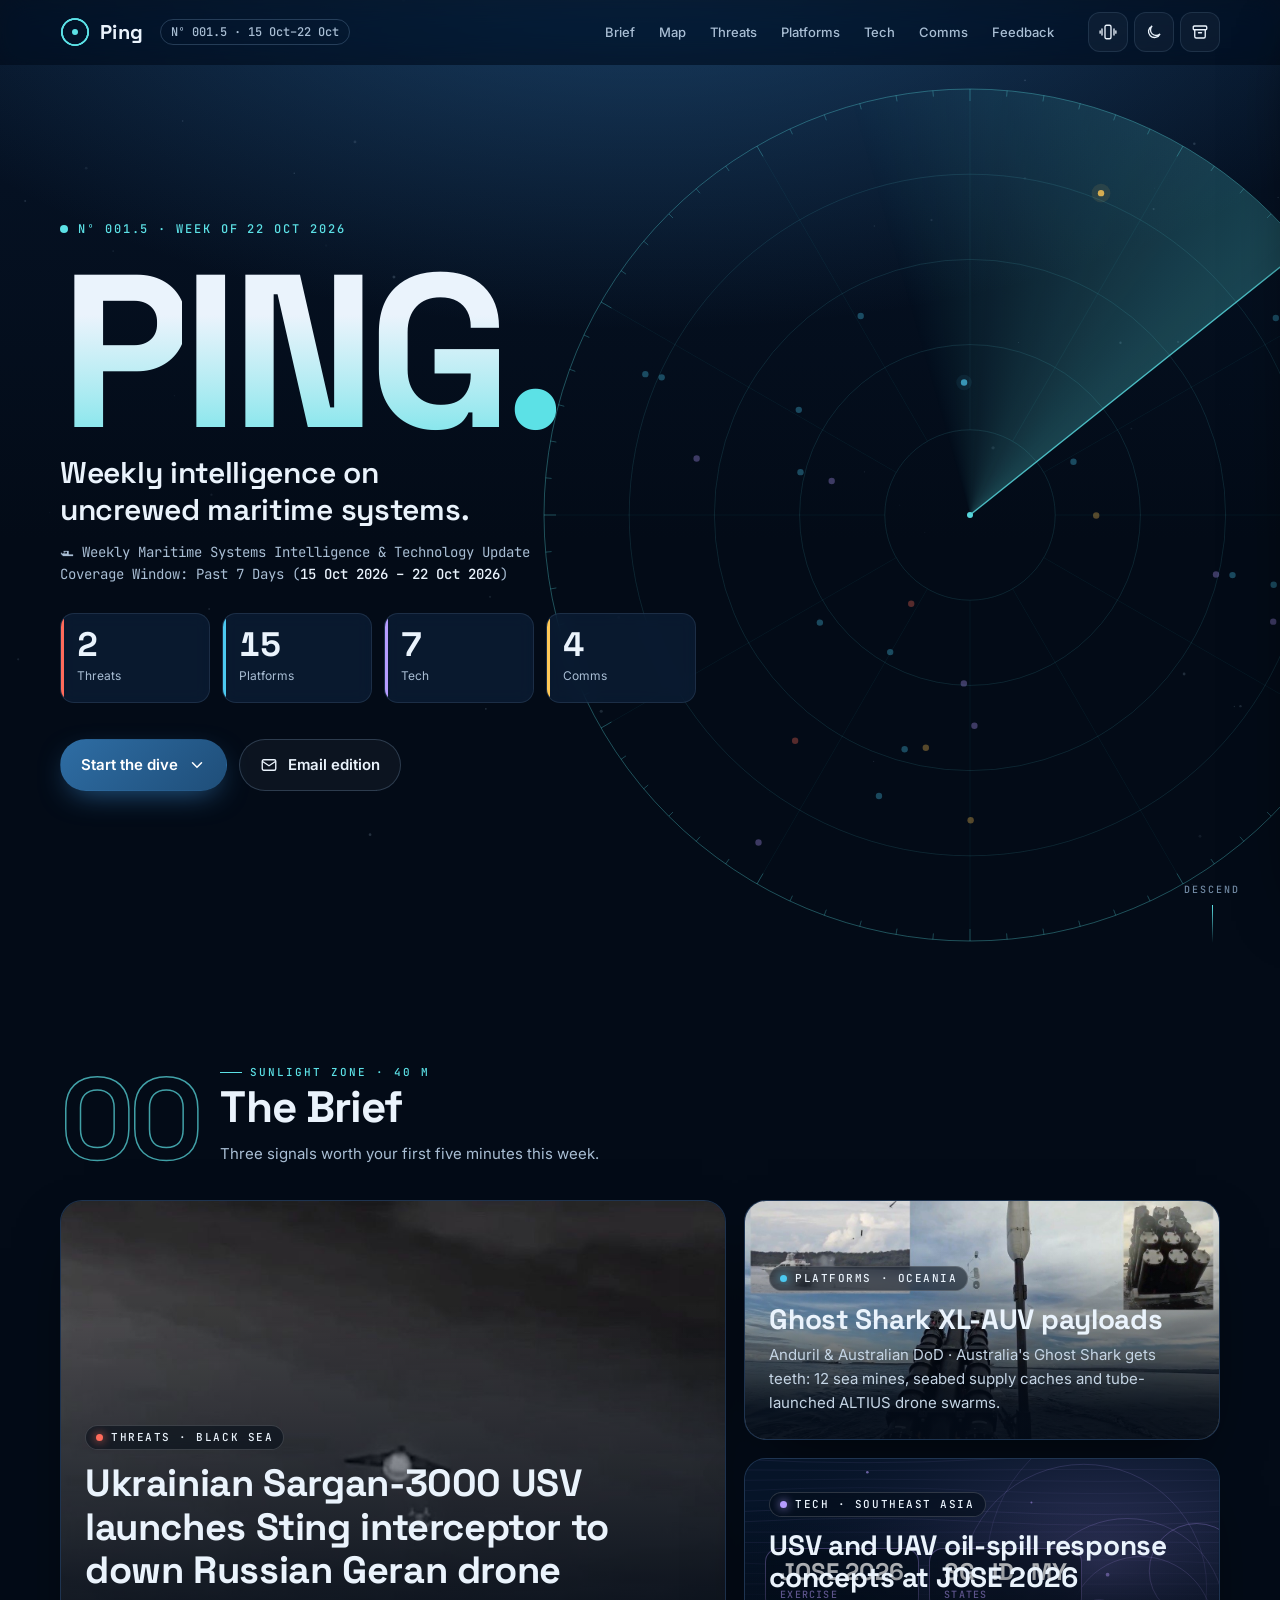
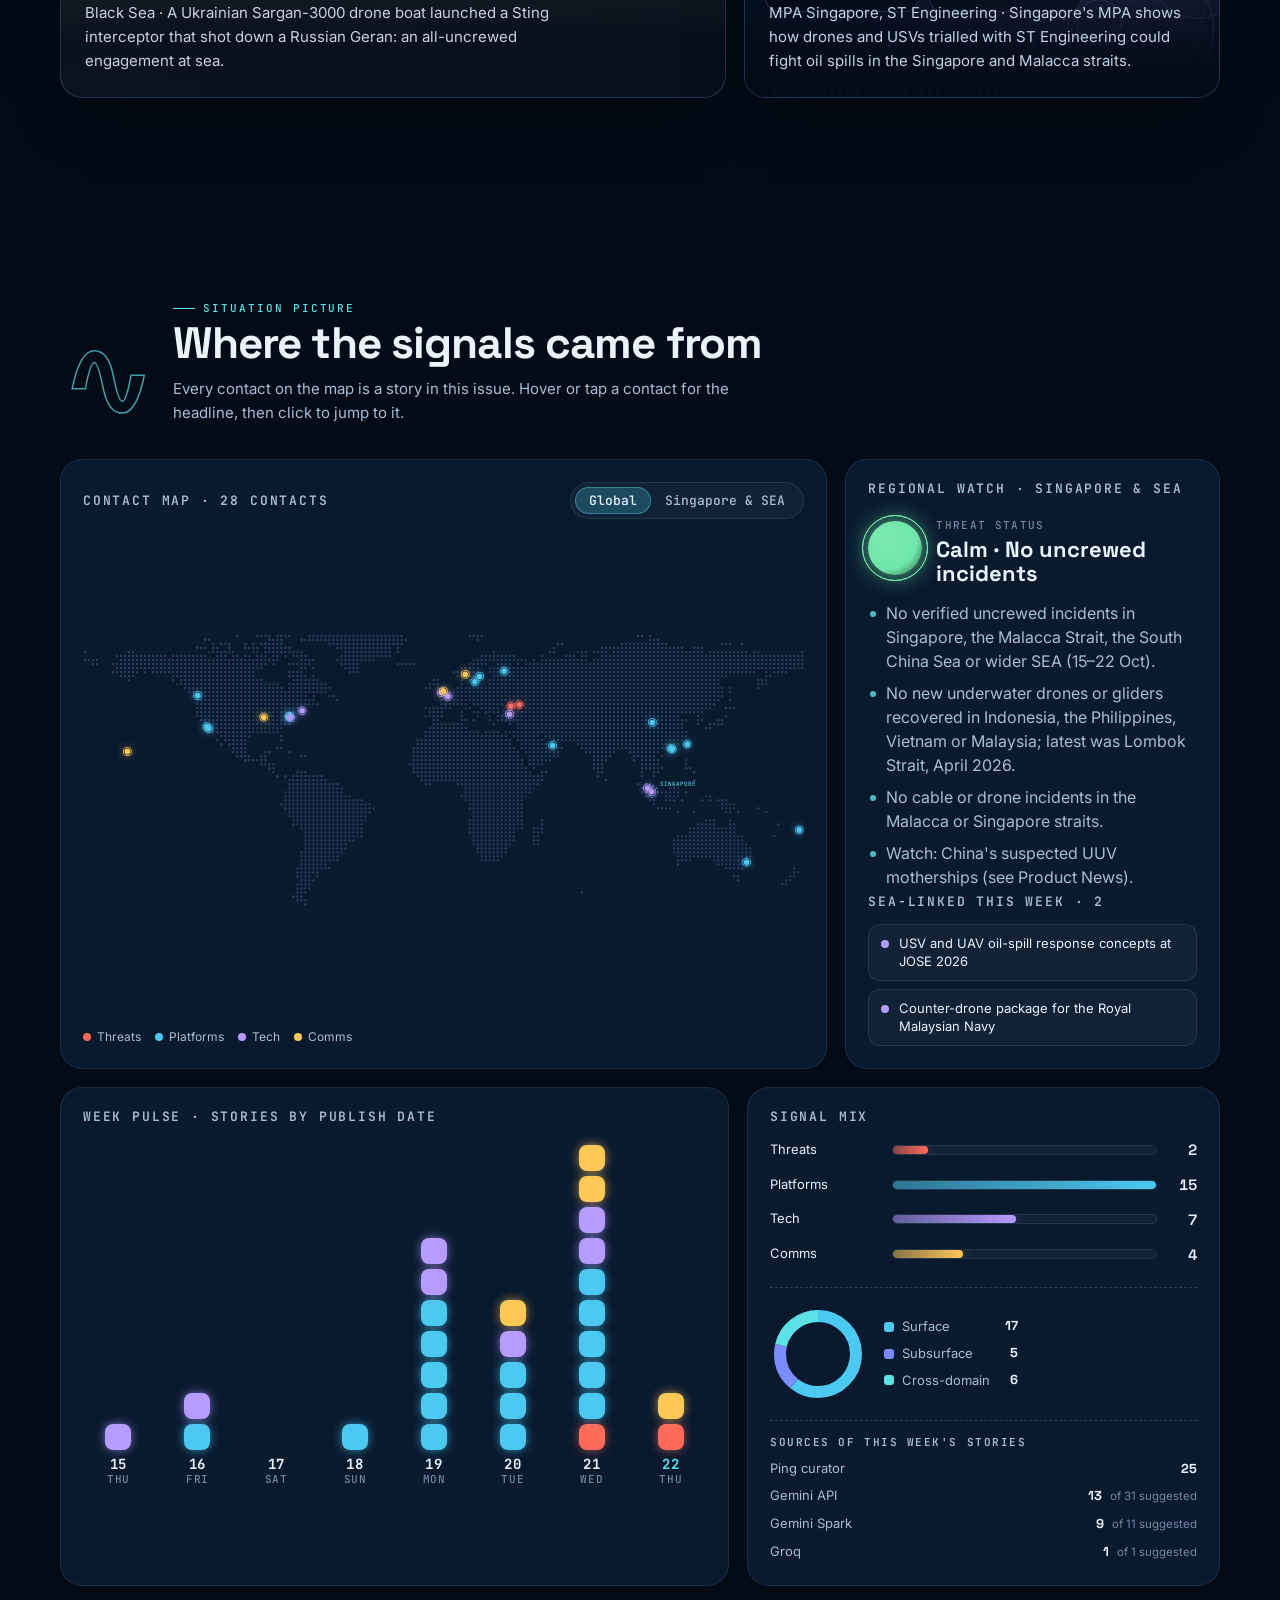
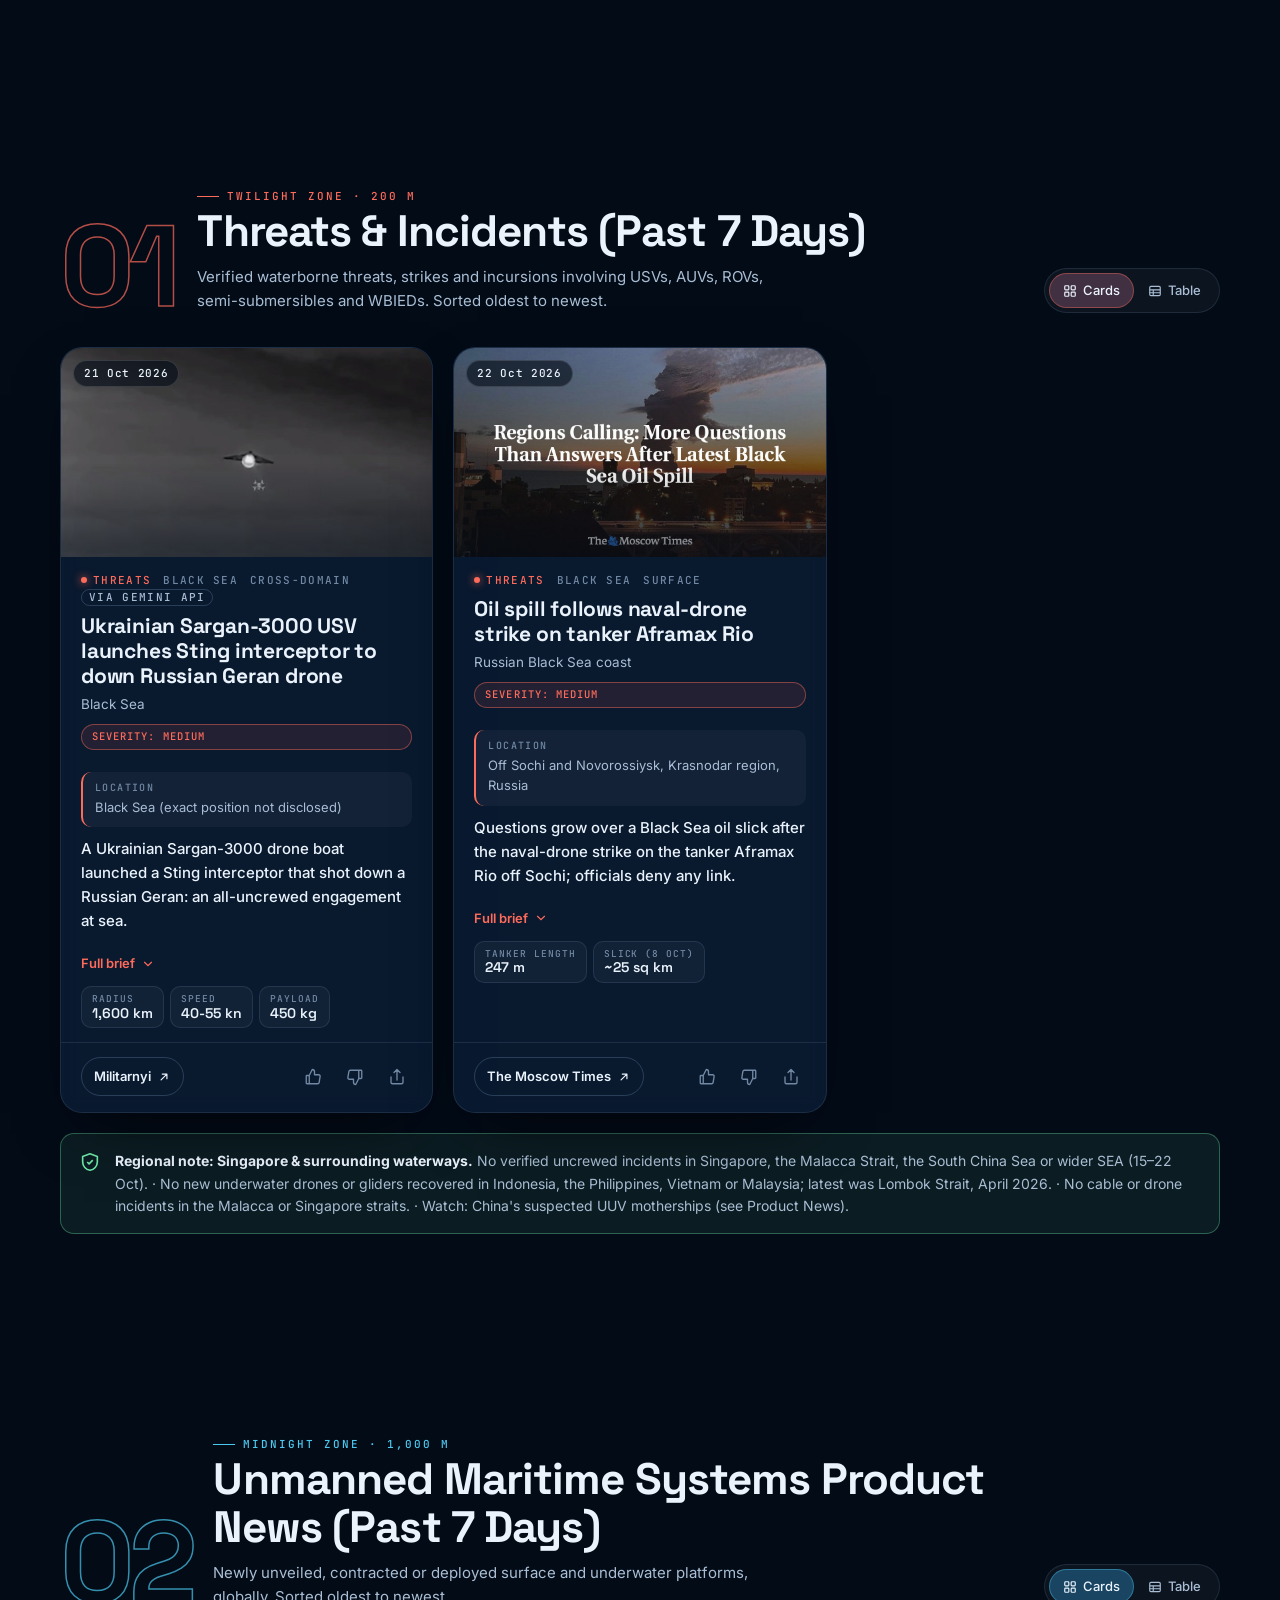
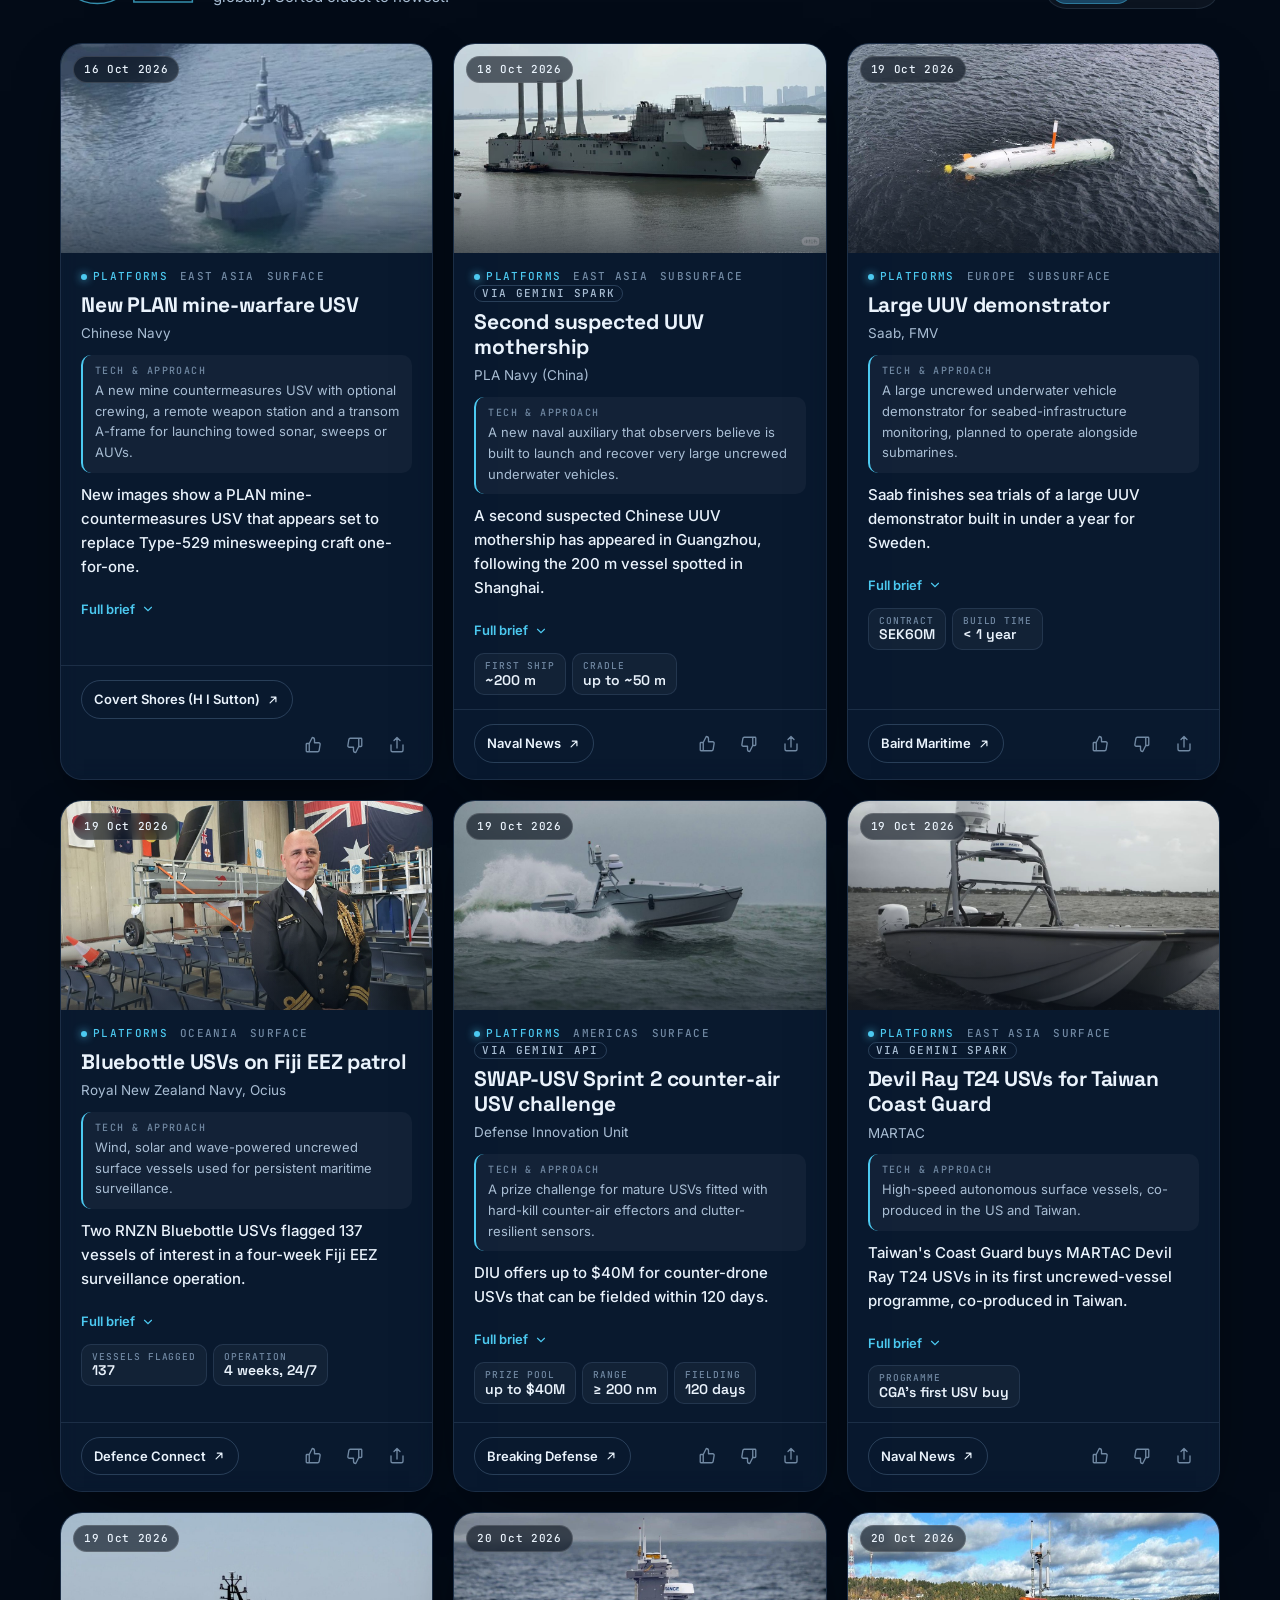
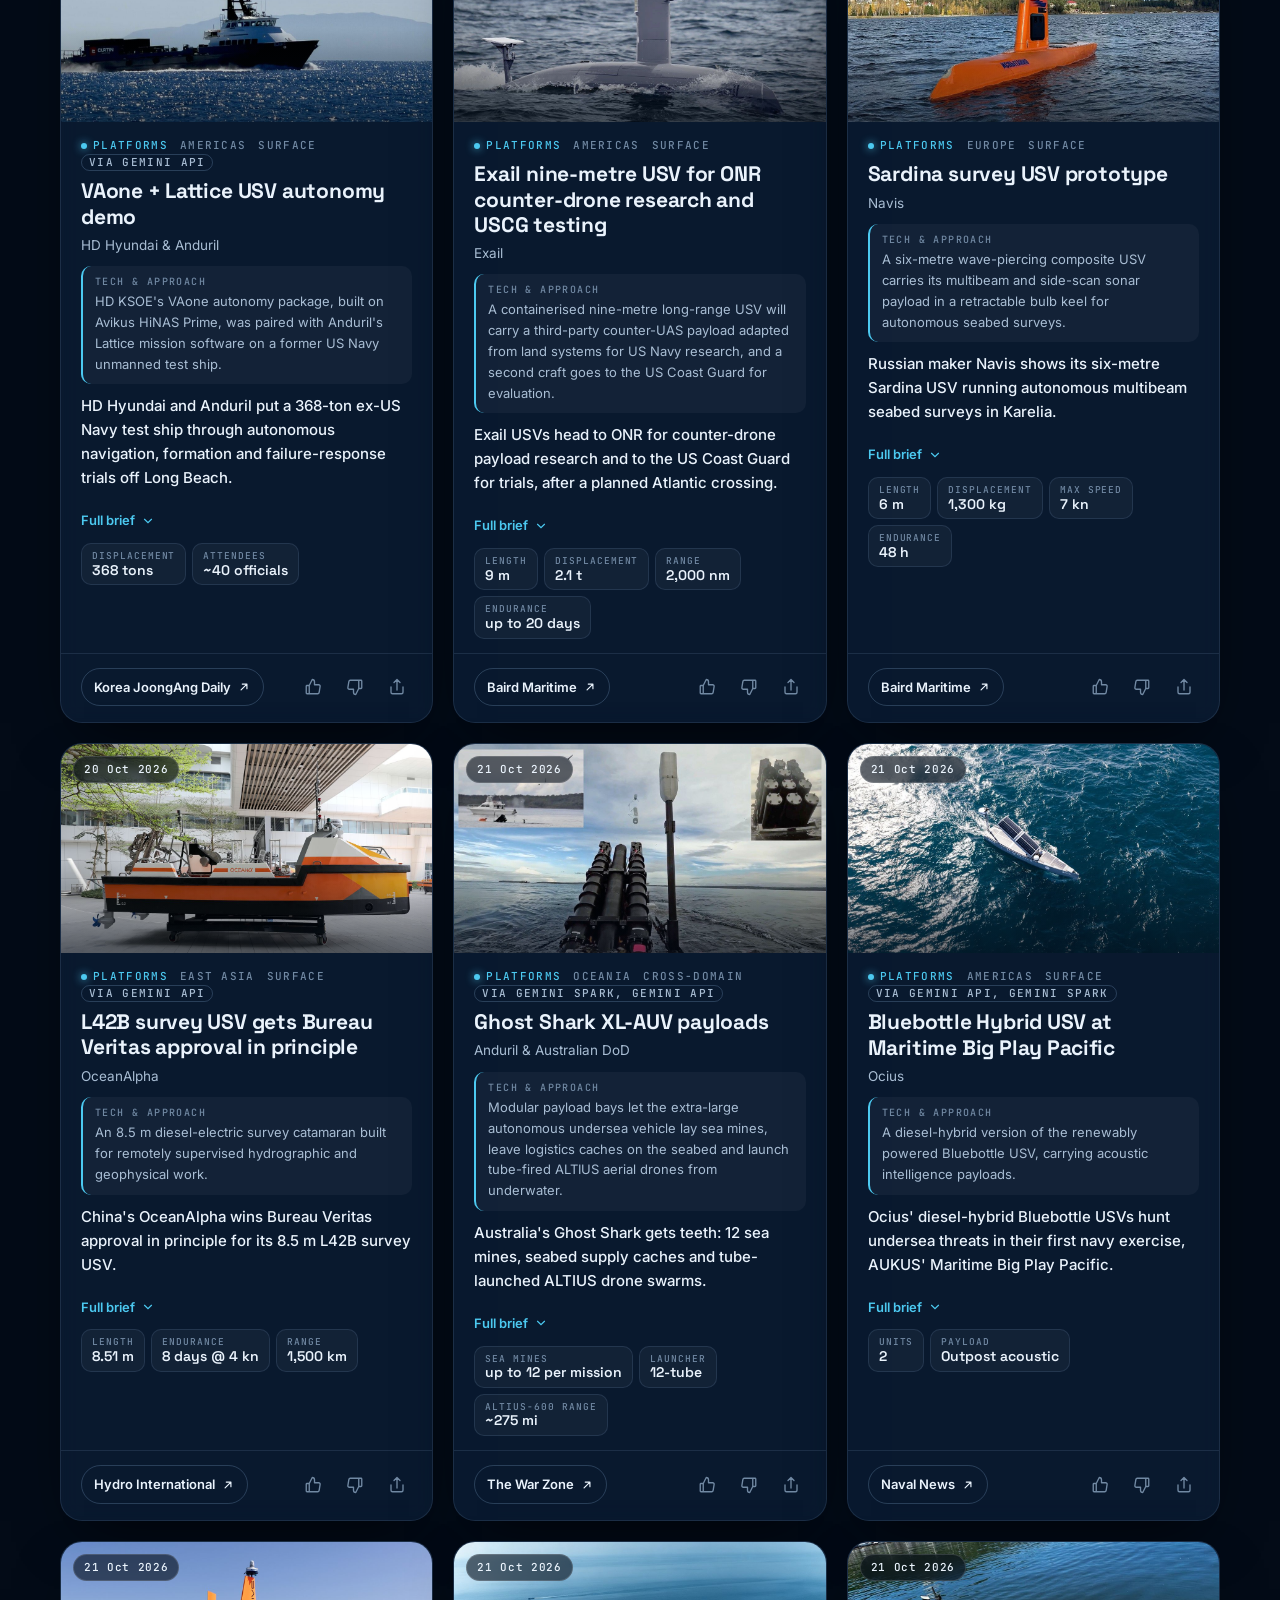
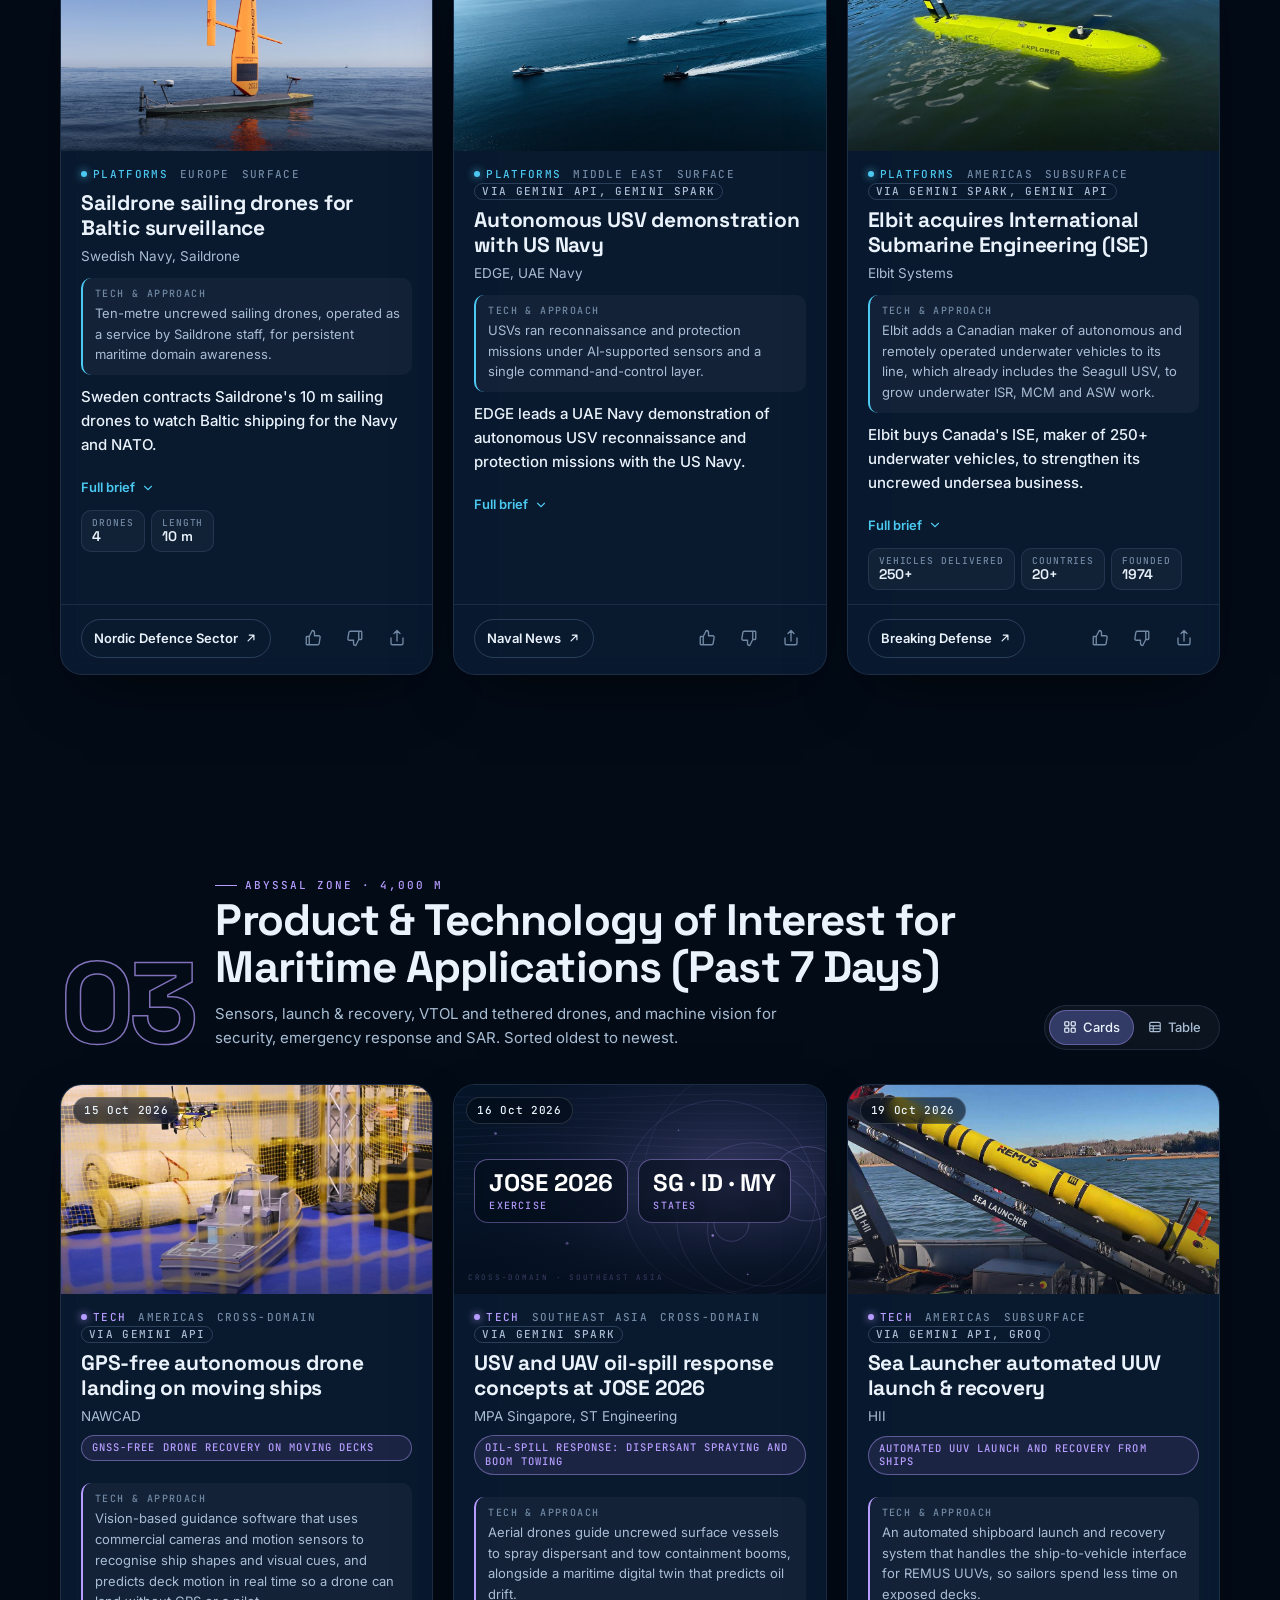
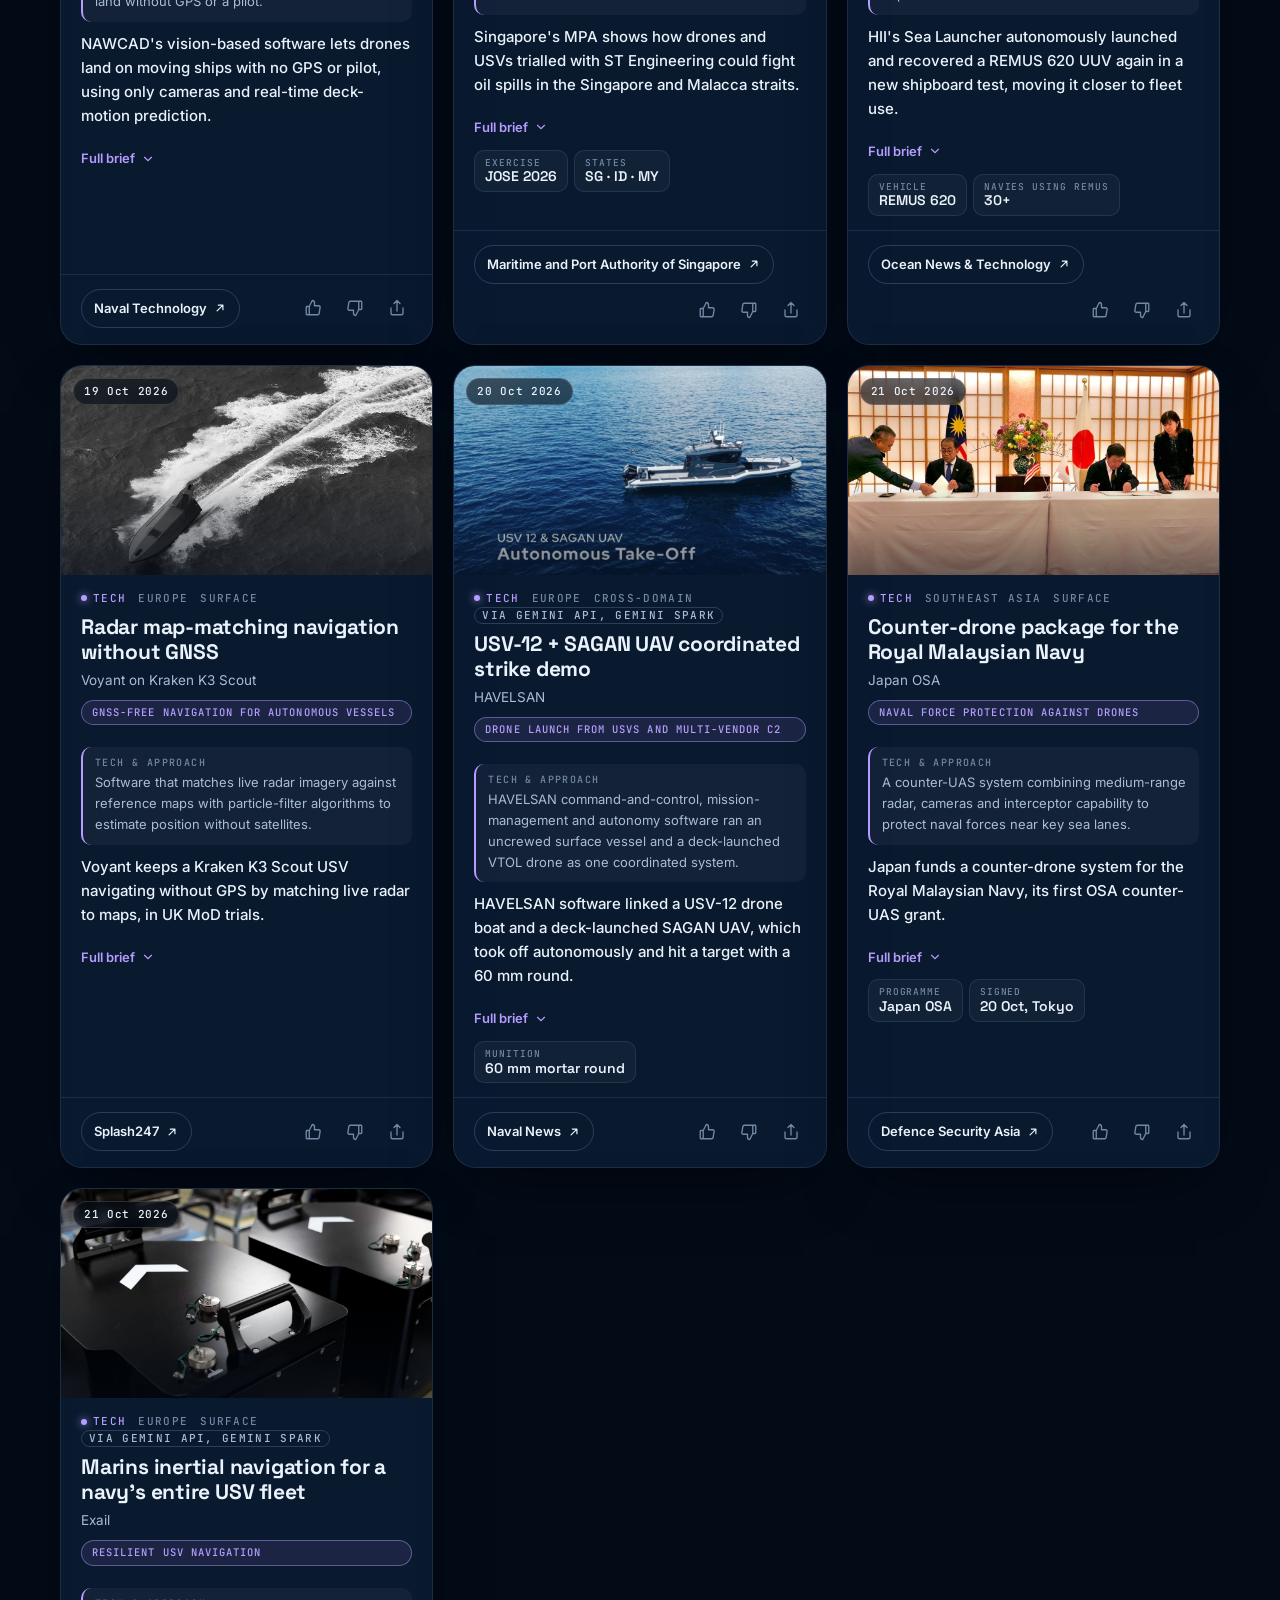
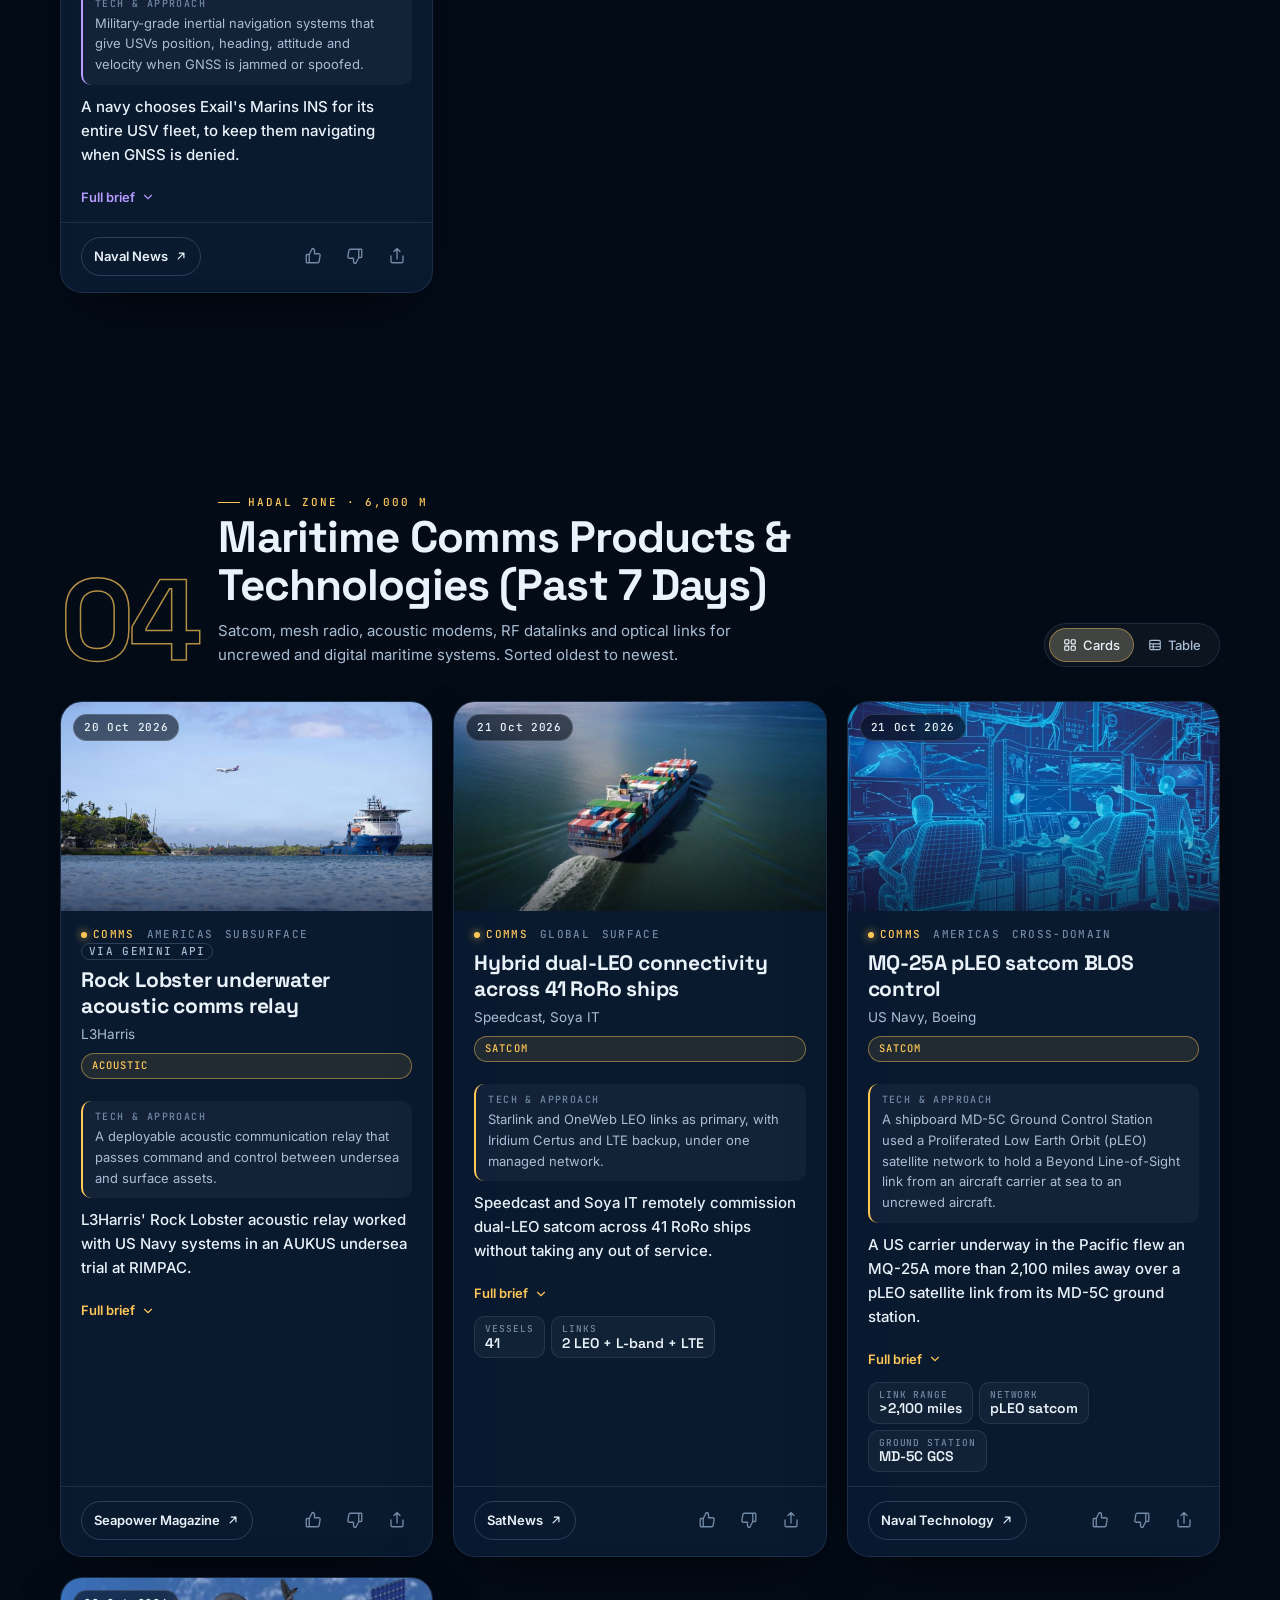
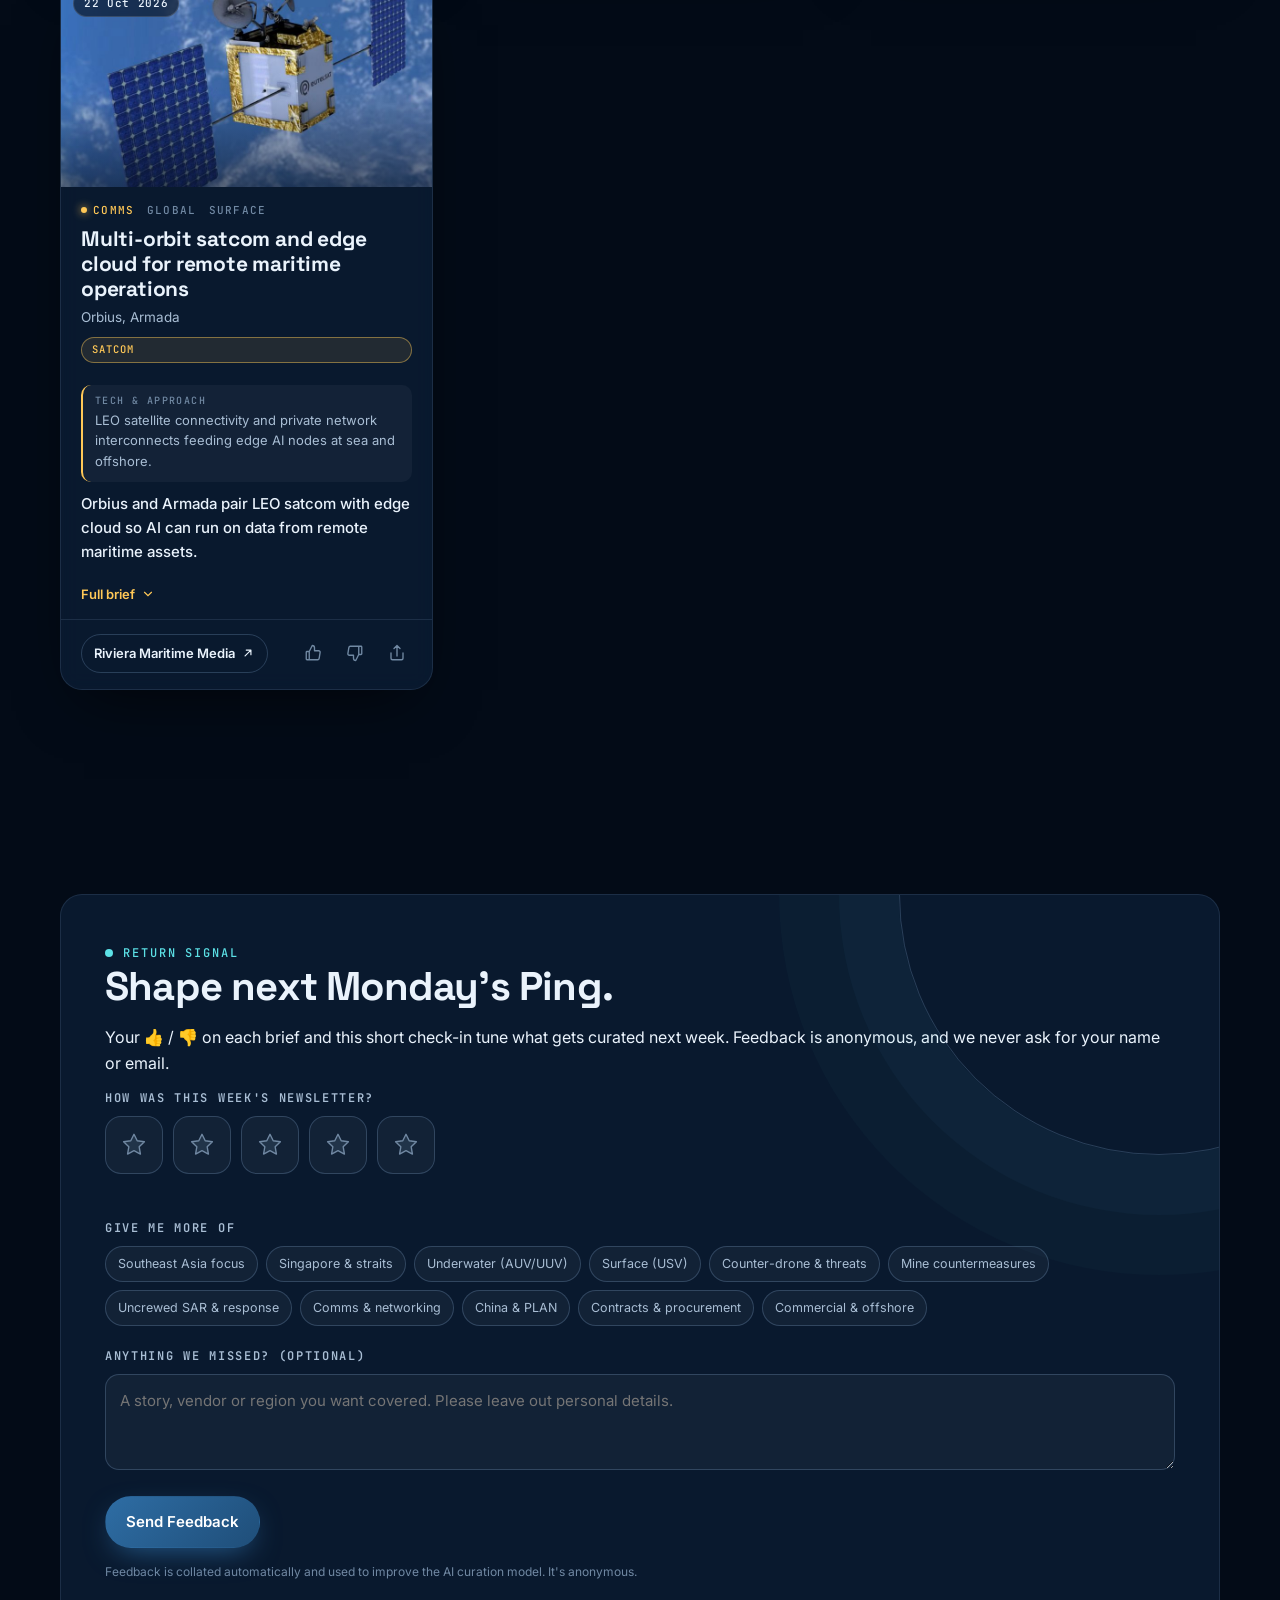
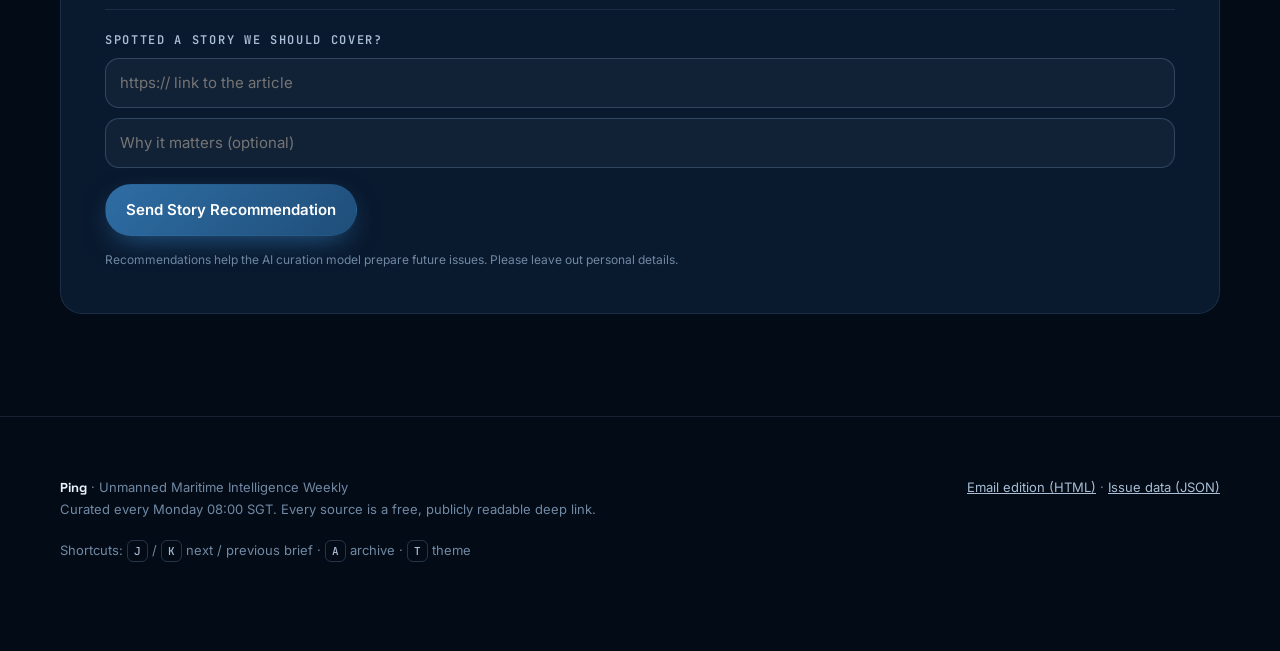
==== index.html @ 08134a50 "Version-stamp scripts and styles so phones never mix cached code with new data The regional watch sh" ====
<!doctype html>
<html lang="en" data-theme="dark">
<head>
  <meta charset="utf-8">
  <meta name="viewport" content="width=device-width, initial-scale=1, viewport-fit=cover">
  <title>Ping · Unmanned Maritime Intelligence Weekly</title>
  <meta name="description" content="Ping: a verified weekly intelligence and technology scan of unmanned maritime systems (USVs, AUVs, ROVs and semi-submersibles), with a focus on Singapore and Southeast Asia.">
  <meta name="theme-color" content="#030B17">
  <meta property="og:title" content="Ping · Unmanned Maritime Intelligence Weekly">
  <meta property="og:description" content="Threats, platforms, enabling tech and comms for uncrewed maritime systems, verified every Monday.">
  <meta property="og:type" content="website">
  <link rel="icon" href="assets/favicon.svg" type="image/svg+xml">
  <link rel="preconnect" href="https://fonts.googleapis.com">
  <link rel="preconnect" href="https://fonts.gstatic.com" crossorigin>
  <link href="https://fonts.googleapis.com/css2?family=Inter:wght@400;500;600;700&family=JetBrains+Mono:wght@400;500&family=Space+Grotesk:wght@500;600;700&display=swap" rel="stylesheet">
  <link rel="stylesheet" href="assets/styles.css?v=77dc03c53b">
  <script>
    // Apply the saved theme before first paint to avoid a flash.
    try { var t = localStorage.getItem("ping:theme"); if (t) document.documentElement.dataset.theme = JSON.parse(t); } catch (e) {}
  </script>
</head>
<body>
  <a class="skip" href="#main">Skip to content</a>
  <canvas id="snow" aria-hidden="true"></canvas>
  <div class="progress" aria-hidden="true"><i></i></div>

  <header class="topbar" id="topbar">
    <div class="wrap">
      <a class="brand" href="#/" aria-label="Ping home">
        <svg viewBox="0 0 32 32" aria-hidden="true">
          <g fill="none" stroke="#5CE1E6" stroke-width="1.6">
            <circle class="ring" cx="16" cy="16" r="14"/>
            <circle class="ring" cx="16" cy="16" r="14"/>
            <circle class="ring" cx="16" cy="16" r="14"/>
          </g>
          <circle cx="16" cy="16" r="3.2" fill="#5CE1E6"/>
        </svg>
        Ping
      </a>
      <span class="issue-pill" id="issuePill">Loading…</span>
      <nav class="nav" id="nav" aria-label="Sections"></nav>
      <div class="actions">
        <button class="icon-btn" id="hapticBtn" aria-pressed="true" title="Haptic feedback" aria-label="Toggle haptic feedback">
          <svg class="on" viewBox="0 0 24 24" fill="none" stroke="currentColor" stroke-width="1.8" stroke-linecap="round"><rect x="8" y="3" width="8" height="18" rx="2"/><path d="M4 8v8M20 8v8M1.5 10.5v3M22.5 10.5v3"/></svg>
          <svg class="off" viewBox="0 0 24 24" fill="none" stroke="currentColor" stroke-width="1.8" stroke-linecap="round"><rect x="8" y="3" width="8" height="18" rx="2"/><path d="M3 3l18 18"/></svg>
        </button>
        <button class="icon-btn" id="themeBtn" aria-pressed="false" title="Toggle surface (light) mode" aria-label="Toggle light mode">
          <svg class="off" viewBox="0 0 24 24" fill="none" stroke="currentColor" stroke-width="1.8" stroke-linecap="round"><path d="M20 14.5A8 8 0 1 1 9.5 4a6.5 6.5 0 0 0 10.5 10.5z"/></svg>
          <svg class="on" viewBox="0 0 24 24" fill="none" stroke="currentColor" stroke-width="1.8" stroke-linecap="round"><circle cx="12" cy="12" r="4"/><path d="M12 2v2M12 20v2M4.9 4.9l1.4 1.4M17.7 17.7l1.4 1.4M2 12h2M20 12h2M4.9 19.1l1.4-1.4M17.7 6.3l1.4-1.4"/></svg>
        </button>
        <button class="icon-btn" id="archiveBtn" title="Archive" aria-label="Open issue archive" aria-controls="drawer" aria-expanded="false">
          <svg viewBox="0 0 24 24" fill="none" stroke="currentColor" stroke-width="1.8" stroke-linecap="round" stroke-linejoin="round"><rect x="3" y="4" width="18" height="5" rx="1.5"/><path d="M5 9v9a2 2 0 0 0 2 2h10a2 2 0 0 0 2-2V9M10 13h4"/></svg>
        </button>
      </div>
    </div>
  </header>

  <aside class="depth" id="depth" aria-hidden="true">
    <span class="zone" id="depthZone">Surface</span>
    <div class="scale"><b id="depthDot"></b></div>
    <span class="read" id="depthRead">0000 m</span>
  </aside>

  <main id="main" tabindex="-1">
    <div class="boot" role="status" aria-label="Loading issue">
      <svg viewBox="0 0 90 90" fill="none" stroke="currentColor" stroke-width="1.5"><circle cx="45" cy="45" r="40"/><circle cx="45" cy="45" r="40"/><circle cx="45" cy="45" r="40"/></svg>
    </div>
  </main>

  <footer class="site-foot">
    <div class="wrap">
      <div>
        <strong style="color:var(--ink);font-family:var(--f-display)">Ping</strong> · Unmanned Maritime Intelligence Weekly<br>
        Curated every Monday 08:00 SGT. Every source is a free, publicly readable deep link.
      </div>
      <div id="footLinks"></div>
      <div>Shortcuts: <span class="kbd">J</span> / <span class="kbd">K</span> next / previous brief · <span class="kbd">A</span> archive · <span class="kbd">T</span> theme</div>
    </div>
  </footer>

  <div class="scrim" id="scrim"></div>
  <aside class="drawer" id="drawer" aria-label="Issue archive" aria-hidden="true">
    <header>
      <h2>Archive</h2>
      <button class="icon-btn" data-close aria-label="Close archive">
        <svg viewBox="0 0 24 24" fill="none" stroke="currentColor" stroke-width="2" stroke-linecap="round"><path d="M6 6l12 12M18 6L6 18"/></svg>
      </button>
    </header>
    <ol id="archiveList"></ol>
    <div class="foot">A new issue surfaces every Monday at 08:00 Singapore time.</div>
  </aside>

  <div class="lightbox" id="lightbox" role="dialog" aria-modal="true" aria-label="Video player. Tap outside the video or press Escape to close." aria-hidden="true" tabindex="-1">
    <div class="frame" id="lightboxFrame"></div>
    <p class="lb-hint" aria-hidden="true">Tap anywhere to close</p>
  </div>

  <div class="toast" id="toast" role="status" aria-live="polite"><i></i><span></span></div>

  <noscript>
    <div class="wrap" style="padding:40px 16px">Ping needs JavaScript for the interactive edition. Open the <a href="data/index.json">archive index</a> or browse the email editions in <code>/issues/</code>.</div>
  </noscript>

  <script src="assets/config.js?v=8130384e35"></script>
  <script src="assets/world-dots.js?v=f8adfb9ac0"></script>
  <script src="assets/app.js?v=569431c51c"></script>
  <script src="assets/analytics.js?v=ab99383cc4"></script>
</body>
</html>
---- assets/styles.css ----
/* ==========================================================================
   Ping — Unmanned Maritime Intelligence Weekly
   Art direction: "The Dive". Reading an issue is a descent from the surface
   to the abyss: the page darkens with depth, a sonar contact screen opens it,
   and each section sits at a deeper zone.
   ========================================================================== */

:root {
  --brand: #1F4E79;
  --brand-2: #2E6DA4;
  --ping: #5CE1E6;

  /* Section signal colours */
  --c-threats: #FF6B5B;
  --c-platforms: #4CC9F0;
  --c-tech: #B69CFF;
  --c-comms: #FFC857;

  --ok: #6EE7A8;
  --warn: #FFB547;
  --alert: #FF5D5D;

  --bg: #030B17;
  --bg-2: #061428;
  --surface: rgba(13, 34, 62, 0.62);
  --surface-solid: #0B1F3A;
  --surface-2: rgba(255, 255, 255, 0.04);
  --line: rgba(160, 200, 240, 0.12);
  --line-2: rgba(160, 200, 240, 0.22);
  --ink: #EAF3FC;
  --ink-2: #A9BED4;
  --ink-3: #7189A3;
  --map-dot: rgba(120, 170, 220, 0.30);
  --shadow: 0 24px 60px -24px rgba(0, 0, 0, 0.7);
  --glow: 0 0 0 1px rgba(92, 225, 230, 0.25), 0 0 32px -6px rgba(92, 225, 230, 0.45);
  --surface-glow: radial-gradient(1200px 600px at 50% -10%, rgba(46, 109, 164, 0.55), transparent 70%);
  --table-head: #1F4E79;
  --table-row: rgba(255, 255, 255, 0.015);
  --table-row-2: rgba(255, 255, 255, 0.045);

  --f-display: "Space Grotesk", ui-sans-serif, system-ui, sans-serif;
  --f-body: "Inter", ui-sans-serif, system-ui, -apple-system, "Segoe UI", sans-serif;
  --f-mono: "JetBrains Mono", ui-monospace, SFMono-Regular, Menlo, monospace;

  --r-sm: 8px;
  --r: 14px;
  --r-lg: 22px;
  --ease: cubic-bezier(.2, .8, .2, 1);
  --ease-spring: cubic-bezier(.34, 1.56, .64, 1);
  --gutter: clamp(16px, 4vw, 40px);
  --maxw: 1240px;
  --depth: 0;
  color-scheme: dark;
}

:root[data-theme="light"] {
  --ping: #0E8FA0;
  --c-threats: #D63B2F;
  --c-platforms: #0B7FB0;
  --c-tech: #6A4FD6;
  --c-comms: #B07A00;
  --ok: #17924F;
  --warn: #B86E00;
  --alert: #C62828;
  --bg: #F2F6FB;
  --bg-2: #E6EEF7;
  --surface: rgba(255, 255, 255, 0.78);
  --surface-solid: #FFFFFF;
  --surface-2: rgba(31, 78, 121, 0.05);
  --line: rgba(31, 78, 121, 0.14);
  --line-2: rgba(31, 78, 121, 0.26);
  --ink: #0B1B2E;
  --ink-2: #3A5068;
  --ink-3: #5F758D;
  --map-dot: rgba(31, 78, 121, 0.28);
  --shadow: 0 24px 50px -28px rgba(15, 40, 70, 0.35);
  --glow: 0 0 0 1px rgba(14, 143, 160, 0.3), 0 0 28px -8px rgba(14, 143, 160, 0.35);
  --surface-glow: radial-gradient(1200px 600px at 50% -10%, rgba(92, 225, 230, 0.35), transparent 70%);
  --table-row: #ffffff;
  --table-row-2: #fcfcfc;
  color-scheme: light;
}

*, *::before, *::after { box-sizing: border-box; }
html { scroll-behavior: smooth; -webkit-text-size-adjust: 100%; }
@media (prefers-reduced-motion: reduce) { html { scroll-behavior: auto; } }

body {
  margin: 0;
  font: 400 16px/1.6 var(--f-body);
  color: var(--ink);
  background: var(--bg);
  overflow-x: hidden;
  -webkit-font-smoothing: antialiased;
  text-rendering: optimizeLegibility;
}
/* Surface light fades as the reader descends (--depth: 0 → 1). */
body::before {
  content: "";
  position: fixed; inset: 0;
  background: var(--surface-glow), linear-gradient(180deg, var(--bg-2), var(--bg) 60%);
  opacity: calc(1 - var(--depth) * 0.85);
  pointer-events: none;
  z-index: -2;
  transition: opacity .3s linear;
}

img { max-width: 100%; display: block; }
a { color: inherit; }
button { font: inherit; color: inherit; }
:focus-visible { outline: 2px solid var(--ping); outline-offset: 3px; border-radius: 6px; }
::selection { background: rgba(92, 225, 230, .35); }

.sr-only { position: absolute; width: 1px; height: 1px; padding: 0; margin: -1px; overflow: hidden; clip: rect(0 0 0 0); white-space: nowrap; border: 0; }
.skip { position: fixed; left: 12px; top: -60px; z-index: 100; padding: 10px 14px; background: var(--ping); color: #00222a; border-radius: 10px; font-weight: 600; text-decoration: none; transition: top .2s; }
.skip:focus { top: 12px; }

#snow { position: fixed; inset: 0; width: 100%; height: 100%; z-index: -1; pointer-events: none; }

.wrap { width: 100%; max-width: var(--maxw); margin: 0 auto; padding: 0 var(--gutter); }

/* ---------- Progress ("sonar line") ---------- */
.progress { position: fixed; inset: 0 0 auto 0; height: 2px; z-index: 60; pointer-events: none; }
.progress i { display: block; height: 100%; width: 100%; transform-origin: 0 50%; transform: scaleX(0); background: linear-gradient(90deg, var(--brand-2), var(--ping)); box-shadow: 0 0 12px var(--ping); }

/* ---------- Top bar ---------- */
.topbar {
  position: sticky; top: 0; z-index: 50;
  backdrop-filter: blur(14px) saturate(140%);
  -webkit-backdrop-filter: blur(14px) saturate(140%);
  background: color-mix(in srgb, var(--bg) 62%, transparent);
  border-bottom: 1px solid transparent;
  transition: border-color .3s, background .3s;
}
.topbar.scrolled { border-bottom-color: var(--line); }
.topbar .wrap { display: flex; align-items: center; gap: 16px; height: 64px; }
.brand { display: flex; align-items: center; gap: 10px; text-decoration: none; font: 700 20px/1 var(--f-display); letter-spacing: .02em; }
.brand svg { width: 30px; height: 30px; }
.brand .ring { transform-origin: 16px 16px; animation: brandPing 3.2s var(--ease) infinite; }
.brand .ring:nth-child(2) { animation-delay: 1.07s; }
.brand .ring:nth-child(3) { animation-delay: 2.14s; }
@keyframes brandPing { 0% { transform: scale(.3); opacity: 1; } 100% { transform: scale(1); opacity: 0; } }
.issue-pill { font: 500 12px/1 var(--f-mono); color: var(--ink-2); padding: 6px 10px; border: 1px solid var(--line-2); border-radius: 999px; white-space: nowrap; }
.nav { display: flex; gap: 4px; margin-left: auto; }
.nav a { font-size: 13px; font-weight: 500; color: var(--ink-2); text-decoration: none; padding: 8px 10px; border-radius: 8px; position: relative; transition: color .2s, background .2s; white-space: nowrap; }
.nav a::after { content: ""; position: absolute; left: 10px; right: 10px; bottom: 3px; height: 2px; border-radius: 2px; background: var(--c, var(--ping)); transform: scaleX(0); transition: transform .35s var(--ease); }
.nav a:hover { color: var(--ink); background: var(--surface-2); }
.nav a.active { color: var(--ink); }
.nav a.active::after { transform: scaleX(1); }
.actions { display: flex; gap: 6px; align-items: center; }
.nav + .actions { margin-left: 8px; }
.icon-btn {
  display: inline-grid; place-items: center; width: 40px; height: 40px;
  border-radius: 12px; border: 1px solid var(--line); background: var(--surface-2);
  cursor: pointer; transition: transform .2s var(--ease-spring), border-color .2s, background .2s;
  text-decoration: none;
}
.icon-btn:hover { border-color: var(--line-2); background: color-mix(in srgb, var(--ping) 10%, transparent); }
.icon-btn:active { transform: scale(.92); }
.icon-btn svg { width: 18px; height: 18px; }
.icon-btn[aria-pressed="false"] .on, .icon-btn[aria-pressed="true"] .off { display: none; }
@media (max-width: 980px) { .nav { display: none; } .actions { margin-left: auto; } }
@media (max-width: 420px) { .issue-pill { display: none; } }

/* ---------- Depth gauge ---------- */
.depth {
  position: fixed; right: 18px; top: 50%; transform: translateY(-50%); z-index: 40;
  display: flex; flex-direction: column; align-items: flex-end; gap: 10px;
  font: 500 11px/1 var(--f-mono); color: var(--ink-3); pointer-events: none;
  opacity: 0; transition: opacity .5s;
}
.depth.show { opacity: 1; }
.depth .scale { position: relative; width: 2px; height: 180px; background: var(--line-2); border-radius: 2px; }
.depth .scale b { position: absolute; left: -5px; width: 12px; height: 12px; border-radius: 50%; background: var(--ping); box-shadow: 0 0 14px var(--ping); top: 0; transform: translateY(-50%); }
.depth .read { color: var(--ink); font-size: 13px; letter-spacing: .04em; }
.depth .zone { text-transform: uppercase; letter-spacing: .14em; font-size: 10px; white-space: nowrap; text-align: right; }
@media (max-width: 1360px) { .depth { display: none; } }
@media (max-width: 860px) { .scroll-cue { display: none; } }

/* ---------- Hero ---------- */
.hero { position: relative; min-height: min(100svh, 900px); display: grid; align-items: center; padding: 48px 0 72px; overflow: hidden; isolation: isolate; }
.hero canvas { position: absolute; z-index: -1; right: max(-180px, calc(50% - 760px)); top: 50%; translate: 0 -50%; width: min(860px, 120vw); aspect-ratio: 1; height: auto; opacity: .95; cursor: crosshair; pointer-events: auto; }
@media (max-width: 860px) { .hero canvas { right: 50%; translate: 50% -40%; opacity: .55; } }
.hero .wrap { position: relative; pointer-events: none; }
.hero .wrap > * { pointer-events: auto; }
.eyebrow { display: inline-flex; align-items: center; gap: 10px; font: 500 12px/1 var(--f-mono); letter-spacing: .16em; text-transform: uppercase; color: var(--ping); }
.eyebrow .live { width: 8px; height: 8px; border-radius: 50%; background: var(--ping); box-shadow: 0 0 0 0 var(--ping); animation: live 2s infinite; }
@keyframes live { 0% { box-shadow: 0 0 0 0 color-mix(in srgb, var(--ping) 70%, transparent); } 70% { box-shadow: 0 0 0 10px transparent; } 100% { box-shadow: 0 0 0 0 transparent; } }
.wordmark { font: 700 clamp(88px, 17vw, 220px)/.86 var(--f-display); letter-spacing: -.04em; margin: 18px 0 8px; display: flex; }
.wordmark span { display: inline-block; background: linear-gradient(180deg, var(--ink) 30%, color-mix(in srgb, var(--ping) 80%, var(--ink))); -webkit-background-clip: text; background-clip: text; color: transparent; opacity: 0; transform: translateY(40%) rotateX(-60deg); transform-origin: 50% 100%; animation: letterIn 1s var(--ease) forwards; }
.wordmark span:nth-child(2) { animation-delay: .08s; }
.wordmark span:nth-child(3) { animation-delay: .16s; }
.wordmark span:nth-child(4) { animation-delay: .24s; }
.wordmark .dot { color: var(--ping); -webkit-text-fill-color: var(--ping); background: none; animation-delay: .5s; }
@keyframes letterIn { to { opacity: 1; transform: none; } }
.hero h1 { font: 600 clamp(20px, 2.6vw, 30px)/1.25 var(--f-display); margin: 0 0 12px; max-width: 22ch; letter-spacing: -.01em; }
.hero .window { font: 400 14px/1.6 var(--f-mono); color: var(--ink-2); margin: 0 0 28px; max-width: 62ch; }
.hero .window b { color: var(--ink); font-weight: 500; }
.lede { font-size: clamp(16px, 1.5vw, 19px); color: var(--ink-2); max-width: 54ch; margin: 0 0 32px; }
.stats { display: grid; grid-template-columns: repeat(4, minmax(0, 150px)); gap: 12px; margin-bottom: 36px; }
@media (max-width: 640px) { .stats { grid-template-columns: repeat(2, 1fr); } }
.stat { display: block; text-decoration: none; padding: 14px 16px; border-radius: var(--r); background: var(--surface); border: 1px solid var(--line); backdrop-filter: blur(8px); position: relative; overflow: hidden; transition: transform .3s var(--ease), border-color .3s; }
.stat::before { content: ""; position: absolute; inset: 0 auto 0 0; width: 3px; background: var(--c); }
.stat:hover { transform: translateY(-3px); border-color: color-mix(in srgb, var(--c) 50%, transparent); }
.stat b { display: block; font: 700 34px/1 var(--f-display); font-variant-numeric: tabular-nums; }
.stat span { font-size: 12px; color: var(--ink-2); }
.cta-row { display: flex; gap: 12px; flex-wrap: wrap; }
.btn {
  display: inline-flex; align-items: center; gap: 10px; padding: 13px 20px; border-radius: 999px;
  font-weight: 600; font-size: 15px; text-decoration: none; cursor: pointer; border: 1px solid var(--line-2);
  background: var(--surface-2); transition: transform .25s var(--ease-spring), box-shadow .3s, background .3s, border-color .3s;
  will-change: transform;
}
.btn svg { width: 18px; height: 18px; }
.btn:hover { border-color: var(--ping); box-shadow: var(--glow); }
.btn:active { transform: scale(.96); }
.btn.primary { background: linear-gradient(135deg, var(--brand-2), var(--brand)); border-color: transparent; color: #fff; box-shadow: 0 10px 30px -10px rgba(46, 109, 164, .9); }
.scroll-cue { position: absolute; right: var(--gutter); bottom: 22px; font: 500 10px/1 var(--f-mono); letter-spacing: .2em; color: var(--ink-3); display: grid; justify-items: center; gap: 10px; text-transform: uppercase; }
.scroll-cue i { width: 1px; height: 38px; background: linear-gradient(var(--ping), transparent); animation: cue 2s var(--ease) infinite; transform-origin: top; }
@keyframes cue { 0% { transform: scaleY(0); } 50% { transform: scaleY(1); } 100% { transform: scaleY(1); opacity: 0; } }

/* ---------- Section scaffolding ---------- */
.block { padding: clamp(56px, 8vw, 110px) 0; position: relative; scroll-margin-top: 72px; }
.block-head { display: grid; grid-template-columns: auto 1fr auto; align-items: end; gap: 8px 22px; margin-bottom: 34px; }
@media (max-width: 720px) { .block-head { grid-template-columns: 1fr; } }
.block-num { font: 700 clamp(56px, 9vw, 120px)/.8 var(--f-display); letter-spacing: -.05em; color: transparent; -webkit-text-stroke: 1.5px color-mix(in srgb, var(--c, var(--ping)) 70%, transparent); }
.block-title h2 { font: 700 clamp(26px, 3.6vw, 44px)/1.08 var(--f-display); letter-spacing: -.02em; margin: 6px 0 0; }
.block-title .zone { font: 500 11px/1 var(--f-mono); letter-spacing: .18em; text-transform: uppercase; color: var(--c, var(--ping)); display: flex; align-items: center; gap: 8px; }
.block-title .zone::before { content: ""; width: 22px; height: 1px; background: currentColor; }
.block-title p { color: var(--ink-2); margin: 10px 0 0; max-width: 64ch; font-size: 15px; }
.block-tools { display: flex; gap: 8px; align-items: center; }

.seg { display: inline-flex; padding: 4px; border-radius: 999px; border: 1px solid var(--line); background: var(--surface-2); position: relative; }
.seg button { position: relative; z-index: 1; border: 0; background: none; padding: 7px 14px; border-radius: 999px; font-size: 13px; font-weight: 500; color: var(--ink-2); cursor: pointer; transition: color .25s; display: inline-flex; gap: 6px; align-items: center; }
.seg button svg { width: 14px; height: 14px; }
.seg button[aria-pressed="true"] { color: var(--ink); }
.seg .thumb { position: absolute; z-index: 0; top: 4px; bottom: 4px; border-radius: 999px; background: color-mix(in srgb, var(--c, var(--ping)) 22%, var(--surface-solid)); border: 1px solid color-mix(in srgb, var(--c, var(--ping)) 40%, transparent); transition: left .4s var(--ease-spring), width .4s var(--ease-spring); }

/* Reveal on scroll */
.rv { opacity: 0; transform: translateY(28px) scale(.985); transition: opacity .8s var(--ease), transform .8s var(--ease); transition-delay: var(--d, 0s); }
.rv.in { opacity: 1; transform: none; }
@media (prefers-reduced-motion: reduce) { .rv { opacity: 1; transform: none; transition: none; } }

/* ---------- Editor's brief ---------- */
.picks { display: grid; grid-template-columns: 1.4fr 1fr; grid-template-rows: auto auto; gap: 18px; }
.picks .pick:first-child { grid-row: span 2; }
@media (max-width: 860px) { .picks { grid-template-columns: 1fr; } .picks .pick:first-child { grid-row: auto; } }
.pick { position: relative; border-radius: var(--r-lg); overflow: hidden; min-height: 240px; display: flex; align-items: flex-end; text-decoration: none; border: 1px solid var(--line); background: var(--surface-solid); isolation: isolate; box-shadow: var(--shadow); cursor: pointer; }
.pick .bgimg { position: absolute; inset: 0; z-index: -2; transition: transform 1.2s var(--ease); }
.pick .bgimg img, .pick .bgimg svg { width: 100%; height: 100%; object-fit: cover; }
.pick::after { content: ""; position: absolute; inset: 0; z-index: -1; background: linear-gradient(180deg, rgba(3, 11, 23, 0) 20%, rgba(3, 11, 23, .92) 88%); }
.pick:hover .bgimg { transform: scale(1.05); }
.pick .in { padding: 24px; color: #EAF3FC; }
.pick .tag { display: inline-flex; gap: 8px; align-items: center; font: 500 11px/1 var(--f-mono); letter-spacing: .14em; text-transform: uppercase; padding: 6px 10px; border-radius: 999px; background: rgba(3, 11, 23, .55); border: 1px solid rgba(255, 255, 255, .16); backdrop-filter: blur(6px); }
.pick .tag i { width: 7px; height: 7px; border-radius: 50%; background: var(--c); box-shadow: 0 0 10px var(--c); }
.pick h3 { font: 700 clamp(20px, 2.2vw, 28px)/1.15 var(--f-display); margin: 12px 0 8px; letter-spacing: -.01em; }
.pick:first-child h3 { font-size: clamp(24px, 3vw, 38px); }
.pick p { margin: 0; color: #C4D4E4; font-size: 15px; max-width: 56ch; }

/* ---------- Intel / infographics ---------- */
.intel { display: grid; grid-template-columns: repeat(12, 1fr); gap: 18px; }
.panel { grid-column: span 12; border-radius: var(--r-lg); border: 1px solid var(--line); background: var(--surface); backdrop-filter: blur(10px); padding: 22px; position: relative; overflow: hidden; }
.panel h3 { font: 600 13px/1 var(--f-mono); letter-spacing: .14em; text-transform: uppercase; color: var(--ink-2); margin: 0 0 16px; display: flex; align-items: center; justify-content: space-between; gap: 12px; flex-wrap: wrap; }
.panel.map { grid-column: span 8; }
.panel.watch { grid-column: span 4; display: flex; flex-direction: column; }
.panel.week { grid-column: span 7; }
.panel.mix { grid-column: span 5; }
@media (max-width: 980px) { .panel.map, .panel.watch, .panel.week, .panel.mix { grid-column: span 12; } }

.mapbox { position: relative; }
.panel.map { display: flex; flex-direction: column; }
.mapbox { flex: 1; display: grid; align-content: center; }
.mapbox svg { width: 100%; height: auto; display: block; overflow: hidden; border-radius: 10px; }
.mapbox .land { transition: opacity .6s var(--ease); }
.mapbox .land.fine { opacity: 0; }
.mapbox svg.zoomed .land { opacity: 0; }
.mapbox svg.zoomed .land.fine { opacity: 1; }
.mapbox .land { fill: none; stroke: var(--map-dot); stroke-linecap: round; }
.blip { cursor: pointer; outline: none; }
.blip .core { fill: var(--c); filter: drop-shadow(0 0 2px var(--c)); transition: transform .3s var(--ease-spring); transform-box: fill-box; transform-origin: center; }
.blip .halo { fill: none; stroke: var(--c); transform-box: fill-box; transform-origin: center; animation: halo 2.6s var(--ease) infinite; animation-delay: var(--d, 0s); }
.blip:hover .core, .blip:focus-visible .core, .blip.hot .core { transform: scale(1.8); }
@keyframes halo { 0% { transform: scale(.4); opacity: .9; } 100% { transform: scale(3.2); opacity: 0; } }
@media (prefers-reduced-motion: reduce) { .blip .halo { animation: none; opacity: .4; } }
.sg-mark { stroke: var(--ping); fill: none; }
.sg-label { fill: var(--ping); font-family: var(--f-mono); }
.legend { display: flex; flex-wrap: wrap; gap: 6px 14px; margin-top: 14px; font-size: 12px; color: var(--ink-2); }
.legend span { display: inline-flex; gap: 6px; align-items: center; }
.legend i { width: 8px; height: 8px; border-radius: 50%; background: var(--c); }
.tip { position: absolute; z-index: 5; pointer-events: none; min-width: 180px; max-width: 260px; padding: 10px 12px; border-radius: 12px; background: var(--surface-solid); border: 1px solid var(--line-2); box-shadow: var(--shadow); font-size: 12.5px; line-height: 1.4; opacity: 0; transform: translate(-50%, calc(-100% - 14px)) scale(.96); transition: opacity .18s, transform .18s var(--ease); }
.tip.show { opacity: 1; transform: translate(-50%, calc(-100% - 14px)); }
.tip b { display: block; font-family: var(--f-display); font-size: 14px; margin: 2px 0; }
.tip small { color: var(--ink-3); font-family: var(--f-mono); font-size: 10.5px; letter-spacing: .08em; text-transform: uppercase; }

.status { display: flex; align-items: center; gap: 14px; margin-bottom: 16px; }
.status .orb { width: 54px; height: 54px; border-radius: 50%; flex: none; position: relative; background: radial-gradient(circle at 35% 35%, color-mix(in srgb, var(--s) 90%, white), var(--s) 60%, color-mix(in srgb, var(--s) 40%, black)); box-shadow: 0 0 24px -2px var(--s); }
.status .orb::before, .status .orb::after { content: ""; position: absolute; inset: -6px; border-radius: 50%; border: 1px solid var(--s); animation: breathe 3s var(--ease) infinite; }
.status .orb::after { animation-delay: 1.5s; }
@keyframes breathe { 0% { transform: scale(.85); opacity: .9; } 100% { transform: scale(1.5); opacity: 0; } }
@media (prefers-reduced-motion: reduce) { .status .orb::before, .status .orb::after { animation: none; opacity: .3; } }
.status b { font: 700 22px/1.1 var(--f-display); display: block; }
.status small { color: var(--ink-3); font: 500 11px/1 var(--f-mono); letter-spacing: .12em; text-transform: uppercase; }
.watch p { color: var(--ink-2); font-size: 14px; margin: 0 0 14px; }
.watch ul { list-style: none; margin: auto 0 0; padding: 0; display: grid; gap: 8px; }
.watch li a { display: flex; gap: 10px; align-items: flex-start; text-decoration: none; padding: 10px 12px; border-radius: 12px; background: var(--surface-2); border: 1px solid var(--line); font-size: 13px; line-height: 1.35; transition: border-color .2s, transform .2s var(--ease); }
.watch li a:hover { border-color: var(--c); transform: translateX(3px); }
.watch li i { width: 8px; height: 8px; border-radius: 50%; background: var(--c); flex: none; margin-top: 5px; }

.weekgrid { display: grid; grid-template-columns: repeat(var(--days), 1fr); gap: 8px; align-items: end; height: 190px; }
.day { display: flex; flex-direction: column; align-items: center; justify-content: flex-end; gap: 6px; height: 100%; }
.day .stack { display: flex; flex-direction: column-reverse; gap: 5px; align-items: center; flex: 1; justify-content: flex-start; width: 100%; padding-top: 6px; }
.day .stack button { width: min(26px, 100%); aspect-ratio: 1; border-radius: 8px; border: 0; background: var(--c); cursor: pointer; box-shadow: 0 0 12px -2px var(--c); transform: scale(0); transition: transform .5s var(--ease-spring); transition-delay: var(--d, 0s); }
.weekgrid.in .stack button { transform: scale(1); }
.day .stack button:hover, .day .stack button:focus-visible { transform: scale(1.18); }
.day label { font: 500 11px/1.2 var(--f-mono); color: var(--ink-3); text-align: center; text-transform: uppercase; letter-spacing: .06em; }
.day label b { display: block; color: var(--ink); font-size: 14px; }
.day.today label b { color: var(--ping); }
.baseline { height: 1px; background: var(--line-2); margin: 8px 0 0; }

.bars { display: grid; gap: 14px; }
.bar { display: grid; grid-template-columns: 110px 1fr 28px; gap: 12px; align-items: center; font-size: 13px; }
.bar .track { height: 10px; border-radius: 99px; background: var(--surface-2); overflow: hidden; border: 1px solid var(--line); }
.bar .fill { height: 100%; border-radius: 99px; background: linear-gradient(90deg, color-mix(in srgb, var(--c) 50%, transparent), var(--c)); width: 0; transition: width 1.2s var(--ease); box-shadow: 0 0 14px -2px var(--c); }
.bar b { font: 600 15px/1 var(--f-display); text-align: right; font-variant-numeric: tabular-nums; }
.domains { display: flex; gap: 18px; align-items: center; margin-top: 22px; padding-top: 18px; border-top: 1px dashed var(--line-2); }
.donut { width: 96px; height: 96px; flex: none; transform: rotate(-90deg); }
.donut circle { fill: none; stroke-width: 12; transition: stroke-dasharray 1.4s var(--ease); }
.domains ul { list-style: none; padding: 0; margin: 0; display: grid; gap: 6px; font-size: 13px; color: var(--ink-2); }
.domains li { display: flex; gap: 8px; align-items: center; }
.domains li i { width: 10px; height: 10px; border-radius: 3px; background: var(--c); }
.domains li b { color: var(--ink); font-family: var(--f-display); margin-left: auto; padding-left: 12px; }

/* ---------- Entry cards ---------- */
.cards { display: grid; grid-template-columns: repeat(auto-fill, minmax(min(100%, 360px), 1fr)); gap: 20px; }
.card {
  --mx: 50%; --my: 0%;
  position: relative; display: flex; flex-direction: column; border-radius: var(--r-lg);
  background: var(--surface); border: 1px solid var(--line); overflow: hidden; backdrop-filter: blur(10px);
  box-shadow: var(--shadow); transition: transform .5s var(--ease), border-color .4s, box-shadow .4s;
  scroll-margin-top: 90px;
}
.card::before { content: ""; position: absolute; inset: 0; z-index: 2; pointer-events: none; opacity: 0; transition: opacity .4s; background: radial-gradient(420px circle at var(--mx) var(--my), color-mix(in srgb, var(--c) 16%, transparent), transparent 60%); }
.card:hover { border-color: color-mix(in srgb, var(--c) 45%, transparent); transform: translateY(-4px); }
.card:hover::before { opacity: 1; }
.card.flash { animation: flash 1.6s var(--ease); }
@keyframes flash { 0%, 100% { box-shadow: var(--shadow); } 30% { box-shadow: 0 0 0 2px var(--c), 0 0 50px -6px var(--c); } }
.media { position: relative; aspect-ratio: 16 / 9; overflow: hidden; background: var(--bg-2); cursor: pointer; border: 0; padding: 0; width: 100%; display: block; color: inherit; text-decoration: none; }
.media .open { position: absolute; z-index: 1; right: 12px; bottom: 12px; display: inline-flex; gap: 6px; align-items: center; font: 600 12px/1 var(--f-body); color: #fff; padding: 8px 12px; border-radius: 999px; background: rgba(3, 11, 23, .6); border: 1px solid rgba(255, 255, 255, .2); backdrop-filter: blur(6px); opacity: 0; transform: translateY(6px); transition: opacity .3s, transform .3s var(--ease); }
.media .open svg { width: 13px; height: 13px; }
.media:hover .open, .media:focus-visible .open { opacity: 1; transform: none; }
@media (hover: none) { .media .open { opacity: 1; transform: none; } }
.media img, .media .art { width: 100%; height: 100%; object-fit: cover; transition: transform 1s var(--ease), opacity .6s; }
.media img { opacity: 0; }
.media img.loaded { opacity: 1; }
.card:hover .media img, .card:hover .media .art { transform: scale(1.045); }
.media::after { content: ""; position: absolute; inset: 0; background: linear-gradient(180deg, transparent 55%, rgba(3, 11, 23, .55)); pointer-events: none; }
.media .date { position: absolute; z-index: 1; left: 12px; top: 12px; font: 500 11px/1 var(--f-mono); letter-spacing: .06em; color: #EAF3FC; padding: 7px 10px; border-radius: 999px; background: rgba(3, 11, 23, .6); backdrop-filter: blur(6px); border: 1px solid rgba(255, 255, 255, .14); }
.media .play { position: absolute; z-index: 1; inset: 0; margin: auto; width: 62px; height: 62px; border-radius: 50%; display: grid; place-items: center; background: rgba(3, 11, 23, .55); border: 1px solid rgba(255, 255, 255, .3); backdrop-filter: blur(6px); color: #fff; transition: transform .3s var(--ease-spring); }
.media .play svg { width: 22px; height: 22px; margin-left: 3px; }
.media:hover .play { transform: scale(1.1); }
.card .use { display: inline-block; margin: -2px 0 12px; font: 500 10.5px/1.3 var(--f-mono); letter-spacing: .1em; text-transform: uppercase; color: var(--c); padding: 5px 10px; border-radius: 999px; border: 1px solid color-mix(in srgb, var(--c) 45%, transparent); background: color-mix(in srgb, var(--c) 10%, transparent); }
.infog { position: relative; width: 100%; height: 100%; }
.infog .art { position: absolute; inset: 0; }
.infog .ig-in { position: absolute; inset: 0; display: flex; align-items: center; padding: 48px 20px 44px; }
.ig-specs { list-style: none; margin: 0; padding: 0; display: flex; flex-wrap: wrap; gap: 10px; }
.ig-specs li { padding: 10px 14px; border-radius: 14px; background: rgba(3, 11, 23, .55); border: 1px solid color-mix(in srgb, var(--ig) 45%, transparent); backdrop-filter: blur(4px); min-width: 0; }
.ig-specs b { display: block; font: 700 clamp(18px, 2.4vw, 24px)/1.1 var(--f-display); color: #fff; }
.ig-specs small { display: block; margin-top: 4px; font: 500 10px/1.2 var(--f-mono); letter-spacing: .12em; text-transform: uppercase; color: var(--ig); }
.ig-title { margin: 0; font: 700 clamp(20px, 2.6vw, 28px)/1.15 var(--f-display); color: #fff; max-width: 85%; }
.media .badge { position: absolute; z-index: 1; right: 12px; top: 12px; font: 500 10px/1 var(--f-mono); letter-spacing: .1em; text-transform: uppercase; color: #fff; padding: 6px 9px; border-radius: 999px; background: var(--c); color: #04131c; }
.card .body { padding: 18px 20px 6px; display: flex; flex-direction: column; gap: 10px; flex: 1; }
.kicker { display: flex; flex-wrap: wrap; gap: 6px 12px; font: 500 11px/1 var(--f-mono); letter-spacing: .12em; text-transform: uppercase; color: var(--ink-3); }
.kicker .sec { color: var(--c); display: inline-flex; gap: 6px; align-items: center; }
.kicker .sec::before { content: ""; width: 6px; height: 6px; border-radius: 50%; background: currentColor; box-shadow: 0 0 8px currentColor; }
.kicker .via { color: var(--ink-2); border: 1px solid var(--line-2); border-radius: 999px; padding: 2px 7px; margin: -3px 0; }
.contrib { margin-top: 18px; padding-top: 16px; border-top: 1px dashed var(--line-2); }
.contrib h4 { font: 600 11px/1 var(--f-mono); letter-spacing: .14em; text-transform: uppercase; color: var(--ink-2); margin: 0 0 10px; }
.contrib ul { list-style: none; margin: 0; padding: 0; display: grid; gap: 6px; font-size: 13px; color: var(--ink-2); }
.contrib li { display: flex; gap: 8px; align-items: baseline; }
.contrib li b { color: var(--ink); font-family: var(--f-display); margin-left: auto; }
.contrib li small { color: var(--ink-3); font-size: 11.5px; }
.card h3 { font: 700 21px/1.2 var(--f-display); letter-spacing: -.01em; margin: 0; }
.card .vendor { font-size: 13.5px; color: var(--ink-2); margin: -4px 0 0; }
.card .meta { font-size: 13px; color: var(--ink-2); margin: 0; padding: 10px 12px; border-radius: 10px; background: var(--surface-2); border-left: 2px solid var(--c); }
.card .meta b { display: block; font: 500 10px/1.2 var(--f-mono); letter-spacing: .14em; text-transform: uppercase; color: var(--ink-3); margin-bottom: 3px; }
.card .summary { margin: 0; font-size: 15px; font-weight: 500; }
.details { font-size: 14px; color: var(--ink-2); display: grid; grid-template-rows: 0fr; transition: grid-template-rows .5s var(--ease); }
.details > div { overflow: hidden; }
.details p { margin: 0 0 4px; }
.card.open .details { grid-template-rows: 1fr; }
.more { align-self: flex-start; border: 0; background: none; padding: 0; color: var(--c); font-size: 13px; font-weight: 600; cursor: pointer; display: inline-flex; gap: 6px; align-items: center; }
.more svg { width: 14px; height: 14px; transition: transform .4s var(--ease); }
.card.open .more svg { transform: rotate(180deg); }
.specs { list-style: none; padding: 0; margin: 2px 0 0; display: flex; flex-wrap: wrap; gap: 6px; }
.specs li { font-size: 12px; padding: 6px 10px; border-radius: 10px; border: 1px solid var(--line); background: var(--surface-2); display: flex; flex-direction: column; line-height: 1.15; }
.specs li small { font: 500 9.5px/1.2 var(--f-mono); letter-spacing: .1em; text-transform: uppercase; color: var(--ink-3); }
.specs li b { font: 600 14px/1.2 var(--f-display); }
.card footer { display: flex; align-items: center; gap: 8px; padding: 14px 16px 16px 20px; margin-top: 8px; border-top: 1px solid var(--line); flex-wrap: wrap; }
.src { display: inline-flex; align-items: center; gap: 6px; font-size: 13px; font-weight: 600; text-decoration: none; color: var(--ink); padding: 8px 12px; border-radius: 999px; border: 1px solid var(--line-2); transition: border-color .2s, background .2s; max-width: 100%; min-width: 0; }
.src span { overflow: hidden; text-overflow: ellipsis; white-space: nowrap; }
.src svg { width: 14px; height: 14px; flex: none; transition: transform .3s var(--ease); }
.src:hover { border-color: var(--c); background: color-mix(in srgb, var(--c) 10%, transparent); }
.src:hover svg { transform: translate(2px, -2px); }
.votes { margin-left: auto; display: flex; gap: 4px; align-items: center; }
.vote { position: relative; display: inline-flex; align-items: center; gap: 5px; height: 36px; min-width: 36px; padding: 0 9px; border-radius: 999px; border: 1px solid transparent; background: none; cursor: pointer; color: var(--ink-3); transition: color .2s, background .2s, border-color .2s, transform .25s var(--ease-spring); font: 500 12px/1 var(--f-mono); }
.vote svg { width: 18px; height: 18px; transition: transform .45s var(--ease-spring); }
.vote:hover { color: var(--ink); background: var(--surface-2); }
.vote:active { transform: scale(.88); }
.vote.up[aria-pressed="true"] { color: var(--ok); border-color: color-mix(in srgb, var(--ok) 40%, transparent); background: color-mix(in srgb, var(--ok) 12%, transparent); }
.vote.down[aria-pressed="true"] { color: var(--warn); border-color: color-mix(in srgb, var(--warn) 40%, transparent); background: color-mix(in srgb, var(--warn) 12%, transparent); }
.vote.up[aria-pressed="true"] svg { transform: rotate(-12deg) scale(1.12); }
.vote.down[aria-pressed="true"] svg { transform: rotate(12deg) scale(1.12); }
.vote .n:empty { display: none; }
.burst { position: absolute; left: 50%; top: 50%; width: 5px; height: 5px; margin: -2.5px; border-radius: 50%; background: currentColor; pointer-events: none; animation: burst .7s var(--ease) forwards; }
@keyframes burst { to { transform: translate(var(--x), var(--y)) scale(.2); opacity: 0; } }
.reasons { display: none; width: 100%; gap: 6px; flex-wrap: wrap; align-items: center; font-size: 12px; color: var(--ink-3); padding-top: 4px; }
.reasons.show { display: flex; animation: rise .4s var(--ease); }
@keyframes rise { from { opacity: 0; transform: translateY(6px); } }
.chip { border: 1px solid var(--line-2); background: var(--surface-2); color: var(--ink-2); padding: 7px 12px; border-radius: 999px; font-size: 12.5px; cursor: pointer; transition: all .2s var(--ease); }
.chip:hover { color: var(--ink); border-color: var(--ping); }
.chip[aria-pressed="true"] { color: var(--ink); background: color-mix(in srgb, var(--ping) 18%, transparent); border-color: var(--ping); }

.empty { border: 1px dashed var(--line-2); border-radius: var(--r-lg); padding: 28px; color: var(--ink-2); text-align: center; }
.empty b { display: block; color: var(--ink); font-family: var(--f-display); font-size: 18px; margin-bottom: 4px; }

/* Regional note inside threats */
.note { margin-top: 20px; display: flex; gap: 14px; align-items: flex-start; padding: 16px 18px; border-radius: var(--r); border: 1px solid color-mix(in srgb, var(--s) 35%, transparent); background: color-mix(in srgb, var(--s) 8%, transparent); font-size: 14px; color: var(--ink-2); }
.note svg { width: 22px; height: 22px; color: var(--s); flex: none; margin-top: 1px; }
.note b { color: var(--ink); }

/* ---------- Classic table view ---------- */
.tablewrap { overflow-x: auto; border-radius: var(--r); border: 1px solid var(--line); -webkit-overflow-scrolling: touch; }
.classic { width: 100%; border-collapse: collapse; font-size: 13px; min-width: 760px; }
.classic th { background: var(--table-head); color: #fff; text-align: left; padding: 10px 12px; border: 1px solid var(--table-head); font-weight: 600; }
.classic td { padding: 10px 12px; border: 1px solid var(--line); vertical-align: top; color: var(--ink-2); background: var(--table-row); }
.classic tr:nth-child(even) td { background: var(--table-row-2); }
.classic td:nth-child(2) { font-weight: 700; color: var(--ink); }
.classic td a { color: var(--ping); }
:root[data-theme="light"] .classic td a { color: #1F4E79; }
.classic td.n { font-style: italic; }

/* ---------- Feedback ---------- */
.fb { border-radius: var(--r-lg); border: 1px solid var(--line); background: var(--surface); padding: clamp(22px, 4vw, 44px); position: relative; overflow: hidden; }
.fb::before { content: ""; position: absolute; width: 520px; height: 520px; right: -200px; top: -260px; border-radius: 50%; border: 1px solid var(--line-2); box-shadow: 0 0 0 60px color-mix(in srgb, var(--ping) 3%, transparent), 0 0 0 120px color-mix(in srgb, var(--ping) 2%, transparent); pointer-events: none; }
.fb h2 { font: 700 clamp(26px, 3.4vw, 40px)/1.1 var(--f-display); margin: 0 0 8px; letter-spacing: -.02em; }
.fb > p { color: var(--ink-2); margin: 0 0 24px; max-width: 60ch; }
.rating { display: flex; gap: 10px; margin-bottom: 8px; flex-wrap: wrap; }
.rating button { width: 58px; height: 58px; border-radius: 16px; border: 1px solid var(--line-2); background: var(--surface-2); cursor: pointer; display: grid; place-items: center; color: var(--ink-3); transition: all .3s var(--ease-spring); }
.rating button svg { width: 28px; height: 28px; fill-opacity: .18; transition: fill-opacity .25s, transform .3s var(--ease-spring); }
.rating button.lit svg { fill-opacity: 1; transform: scale(1.08); }
@media (max-width: 420px) { .rating { gap: 7px; } .rating button { width: 50px; height: 50px; border-radius: 14px; } .rating button svg { width: 24px; height: 24px; } }
.rating button:hover { transform: translateY(-3px); color: var(--ink); }
.rating button.lit { color: #FFC857; border-color: #FFC857; background: color-mix(in srgb, #FFC857 12%, transparent); box-shadow: 0 0 22px color-mix(in srgb, #FFC857 30%, transparent); }
.rating-label { font: 500 12px/1 var(--f-mono); color: var(--ink-3); letter-spacing: .08em; text-transform: uppercase; min-height: 14px; margin-bottom: 26px; }
.fb h4 { font: 600 12px/1 var(--f-mono); letter-spacing: .14em; text-transform: uppercase; color: var(--ink-2); margin: 0 0 12px; }
.topics { display: flex; flex-wrap: wrap; gap: 8px; margin-bottom: 24px; }
.fb textarea { width: 100%; min-height: 96px; resize: vertical; border-radius: 14px; border: 1px solid var(--line-2); background: var(--surface-2); color: var(--ink); padding: 14px; font: inherit; font-size: 15px; margin-bottom: 18px; }
.fb textarea:focus { outline: none; border-color: var(--ping); box-shadow: var(--glow); }
.fb .fine { font-size: 12px; color: var(--ink-3); margin: 14px 0 0; }
.fb .tipbox { position: relative; margin-top: 28px; padding-top: 24px; border-top: 1px solid var(--line); }
.fb .tipbox input { display: block; margin-bottom: 10px; width: 100%; min-width: 0; border-radius: 14px; border: 1px solid var(--line-2); background: var(--surface-2); color: var(--ink); padding: 12px 14px; font: inherit; font-size: 15px; }
.fb .tipbox input:focus { outline: none; border-color: var(--ping); box-shadow: var(--glow); }
.fb .tipbox .btn { margin-top: 6px; }
.fb.sent .form { display: none; }
.thanks { display: none; text-align: center; padding: 30px 0; }
.fb.sent .thanks { display: block; animation: rise .6s var(--ease); }
.thanks svg { width: 120px; height: 120px; color: var(--ping); }
.thanks circle { transform-origin: 60px 60px; animation: brandPing 2.4s var(--ease) infinite; }
.thanks circle:nth-child(2) { animation-delay: .8s; }
.thanks circle:nth-child(3) { animation-delay: 1.6s; }
.thanks h3 { font: 700 26px/1.2 var(--f-display); margin: 8px 0; }
.thanks p { color: var(--ink-2); margin: 0; }

/* ---------- Footer ---------- */
.site-foot { padding: 60px 0 90px; color: var(--ink-3); font-size: 13px; border-top: 1px solid var(--line); }
.site-foot .wrap { display: flex; gap: 20px 40px; flex-wrap: wrap; justify-content: space-between; }
.site-foot a { color: var(--ink-2); }
.site-foot .kbd { font: 500 11px/1 var(--f-mono); border: 1px solid var(--line-2); border-radius: 6px; padding: 3px 6px; color: var(--ink-2); }

/* ---------- Drawer / lightbox / toast ---------- */
.scrim { position: fixed; inset: 0; z-index: 70; background: rgba(1, 6, 14, .6); backdrop-filter: blur(4px); opacity: 0; pointer-events: none; transition: opacity .35s; }
.scrim.show { opacity: 1; pointer-events: auto; }
.drawer { position: fixed; z-index: 80; top: 0; right: 0; bottom: 0; width: min(420px, 100vw); background: var(--surface-solid); border-left: 1px solid var(--line); transform: translateX(100%); transition: transform .5s var(--ease); display: flex; flex-direction: column; box-shadow: var(--shadow); }
.drawer.show { transform: none; }
.drawer header { display: flex; align-items: center; justify-content: space-between; padding: 18px 20px; border-bottom: 1px solid var(--line); }
.drawer h2 { font: 700 20px/1 var(--f-display); margin: 0; }
.drawer ol { list-style: none; padding: 12px; margin: 0; overflow-y: auto; display: grid; gap: 10px; }
.drawer li a { display: block; padding: 16px; border-radius: 16px; border: 1px solid var(--line); text-decoration: none; transition: border-color .2s, transform .3s var(--ease); }
.drawer li a:hover { border-color: var(--ping); transform: translateX(-3px); }
.drawer li a[aria-current="page"] { border-color: var(--ping); background: color-mix(in srgb, var(--ping) 8%, transparent); }
.drawer li small { font: 500 11px/1 var(--f-mono); color: var(--ping); letter-spacing: .1em; }
.drawer li b { display: block; font: 600 16px/1.3 var(--f-display); margin: 6px 0 8px; }
.drawer li .dots { display: flex; gap: 10px; font: 500 11px/1 var(--f-mono); color: var(--ink-3); }
.drawer li .dots span::before { content: ""; display: inline-block; width: 7px; height: 7px; border-radius: 50%; background: var(--c); margin-right: 5px; }
.drawer .foot { margin-top: auto; padding: 16px 20px; border-top: 1px solid var(--line); font-size: 13px; color: var(--ink-3); }

.lightbox { position: fixed; inset: 0; z-index: 90; display: grid; place-content: center; justify-items: center; gap: 14px; padding: 20px; cursor: zoom-out; outline: none; opacity: 0; pointer-events: none; transition: opacity .3s; }
.lightbox.show { opacity: 1; pointer-events: auto; }
.lightbox .frame { width: min(1100px, calc(100vw - 40px)); border-radius: var(--r-lg); overflow: hidden; background: #000; box-shadow: 0 40px 100px -20px rgba(0, 0, 0, .9); transform: scale(.94) translateY(10px); transition: transform .5s var(--ease); position: relative; }
.lightbox.show .frame { transform: none; }
.lightbox .frame.video { aspect-ratio: 16 / 9; }
.lightbox iframe { width: 100%; height: 100%; border: 0; display: block; }
.lightbox img { width: 100%; max-height: 82vh; object-fit: contain; }
.lightbox .cap { padding: 12px 16px; background: var(--surface-solid); font-size: 13px; color: var(--ink-2); }
.lb-hint { margin: 0; font: 500 12px/1 var(--f-mono); letter-spacing: .1em; text-transform: uppercase; color: rgba(234, 243, 252, .7); }

.toast { position: fixed; z-index: 95; left: 50%; bottom: 24px; transform: translate(-50%, calc(100% + 48px)); visibility: hidden; padding: 12px 18px; border-radius: 999px; background: var(--surface-solid); border: 1px solid var(--line-2); box-shadow: var(--shadow); font-size: 14px; display: flex; gap: 10px; align-items: center; transition: transform .5s var(--ease-spring); max-width: calc(100vw - 32px); }
.toast.show { transform: translate(-50%, 0); visibility: visible; }
.toast i { width: 8px; height: 8px; border-radius: 50%; background: var(--ping); box-shadow: 0 0 10px var(--ping); flex: none; }

/* Loading + error */
.boot { min-height: 100svh; display: grid; place-items: center; }
.boot svg { width: 90px; height: 90px; color: var(--ping); }
.boot circle { transform-origin: 45px 45px; animation: brandPing 1.8s var(--ease) infinite; }
.boot circle:nth-child(2) { animation-delay: .6s; }
.boot circle:nth-child(3) { animation-delay: 1.2s; }
.fail { min-height: 70vh; display: grid; place-items: center; text-align: center; padding: 24px; }
.fail h1 { font: 700 34px/1.1 var(--f-display); }

/* View transition for issue switching */
::view-transition-old(root), ::view-transition-new(root) { animation-duration: .45s; }

@media print {
  .topbar, .depth, #snow, .hero canvas, .votes, .fb, .scroll-cue, .cta-row, .block-tools { display: none !important; }
  body { background: #fff; color: #000; }
  .card { break-inside: avoid; box-shadow: none; }
}

.rw-points { margin: 0 0 20px; padding: 0; list-style: none; display: grid; gap: 8px; }
.rw-points li { position: relative; padding-left: 18px; color: var(--ink-2); line-height: 1.5; }
.rw-points li::before { content: ""; position: absolute; left: 2px; top: .62em; width: 6px; height: 6px; border-radius: 50%; background: var(--ping); opacity: .8; }
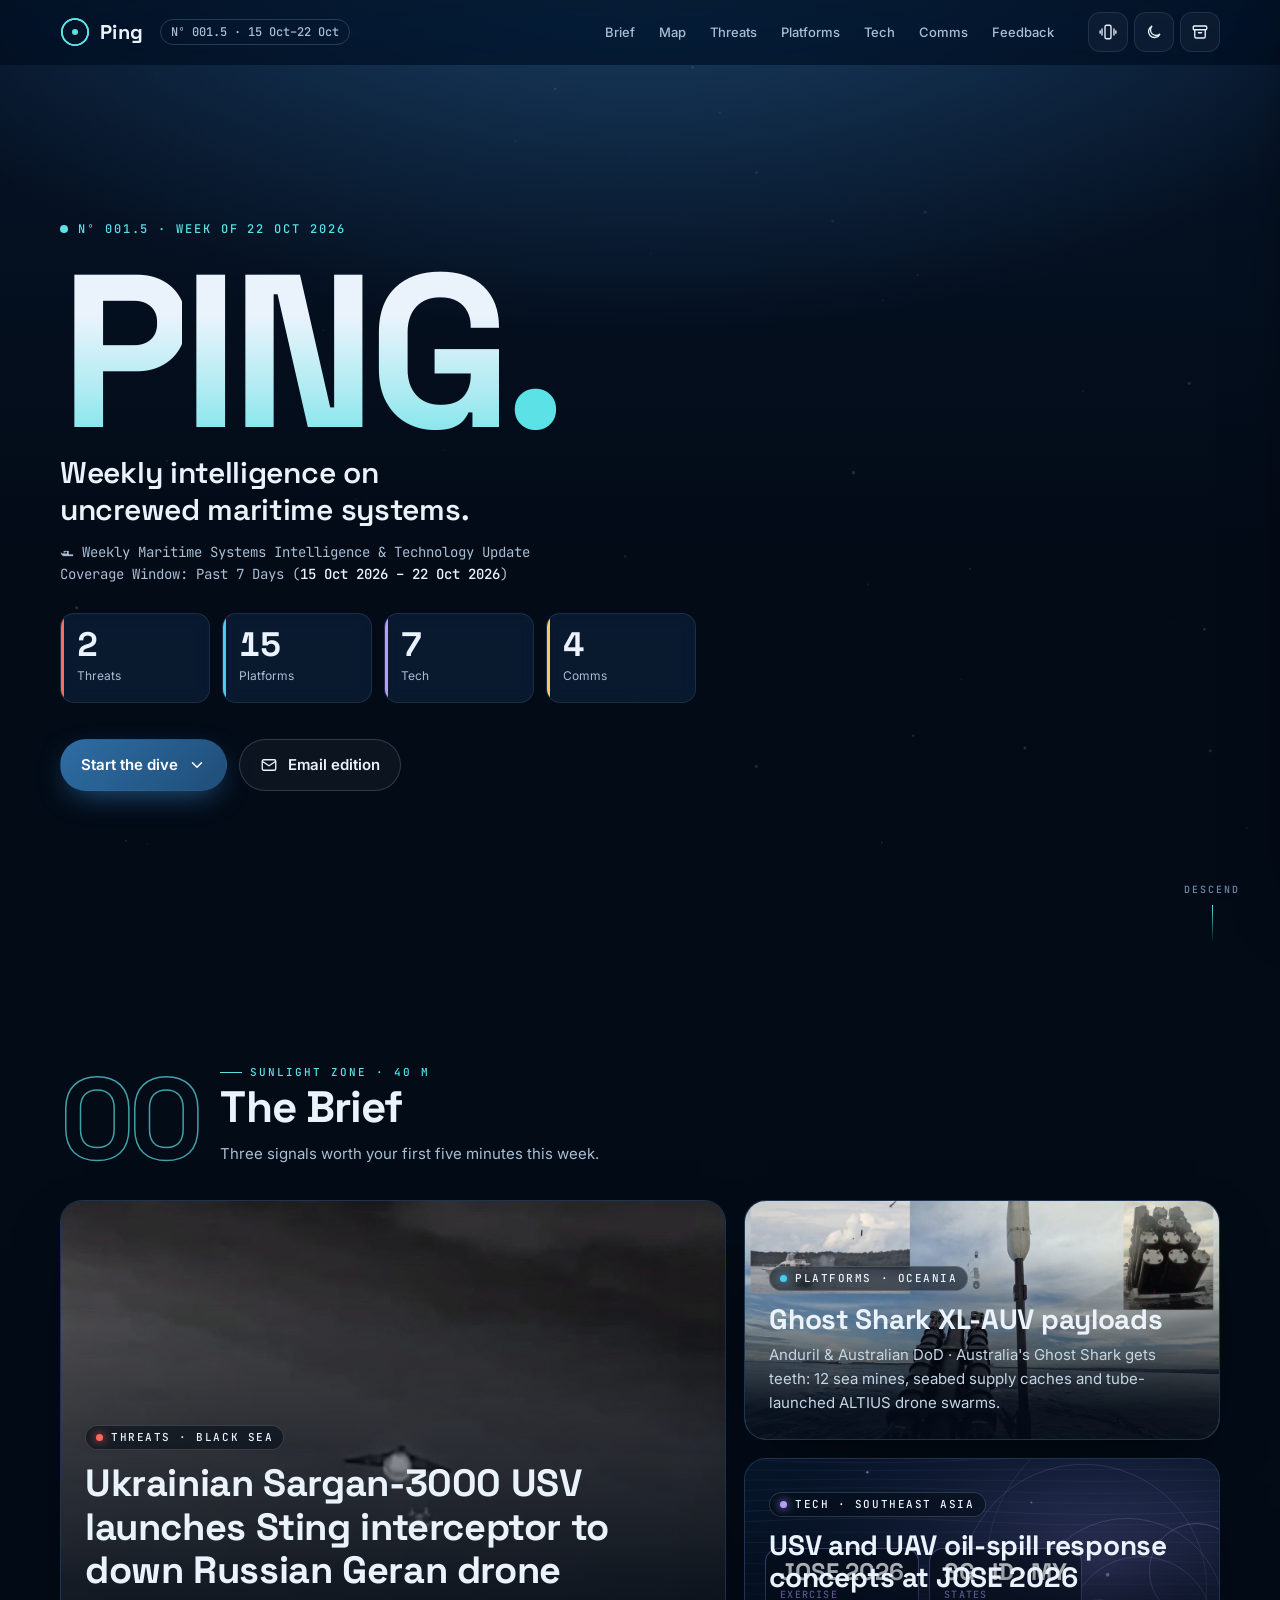
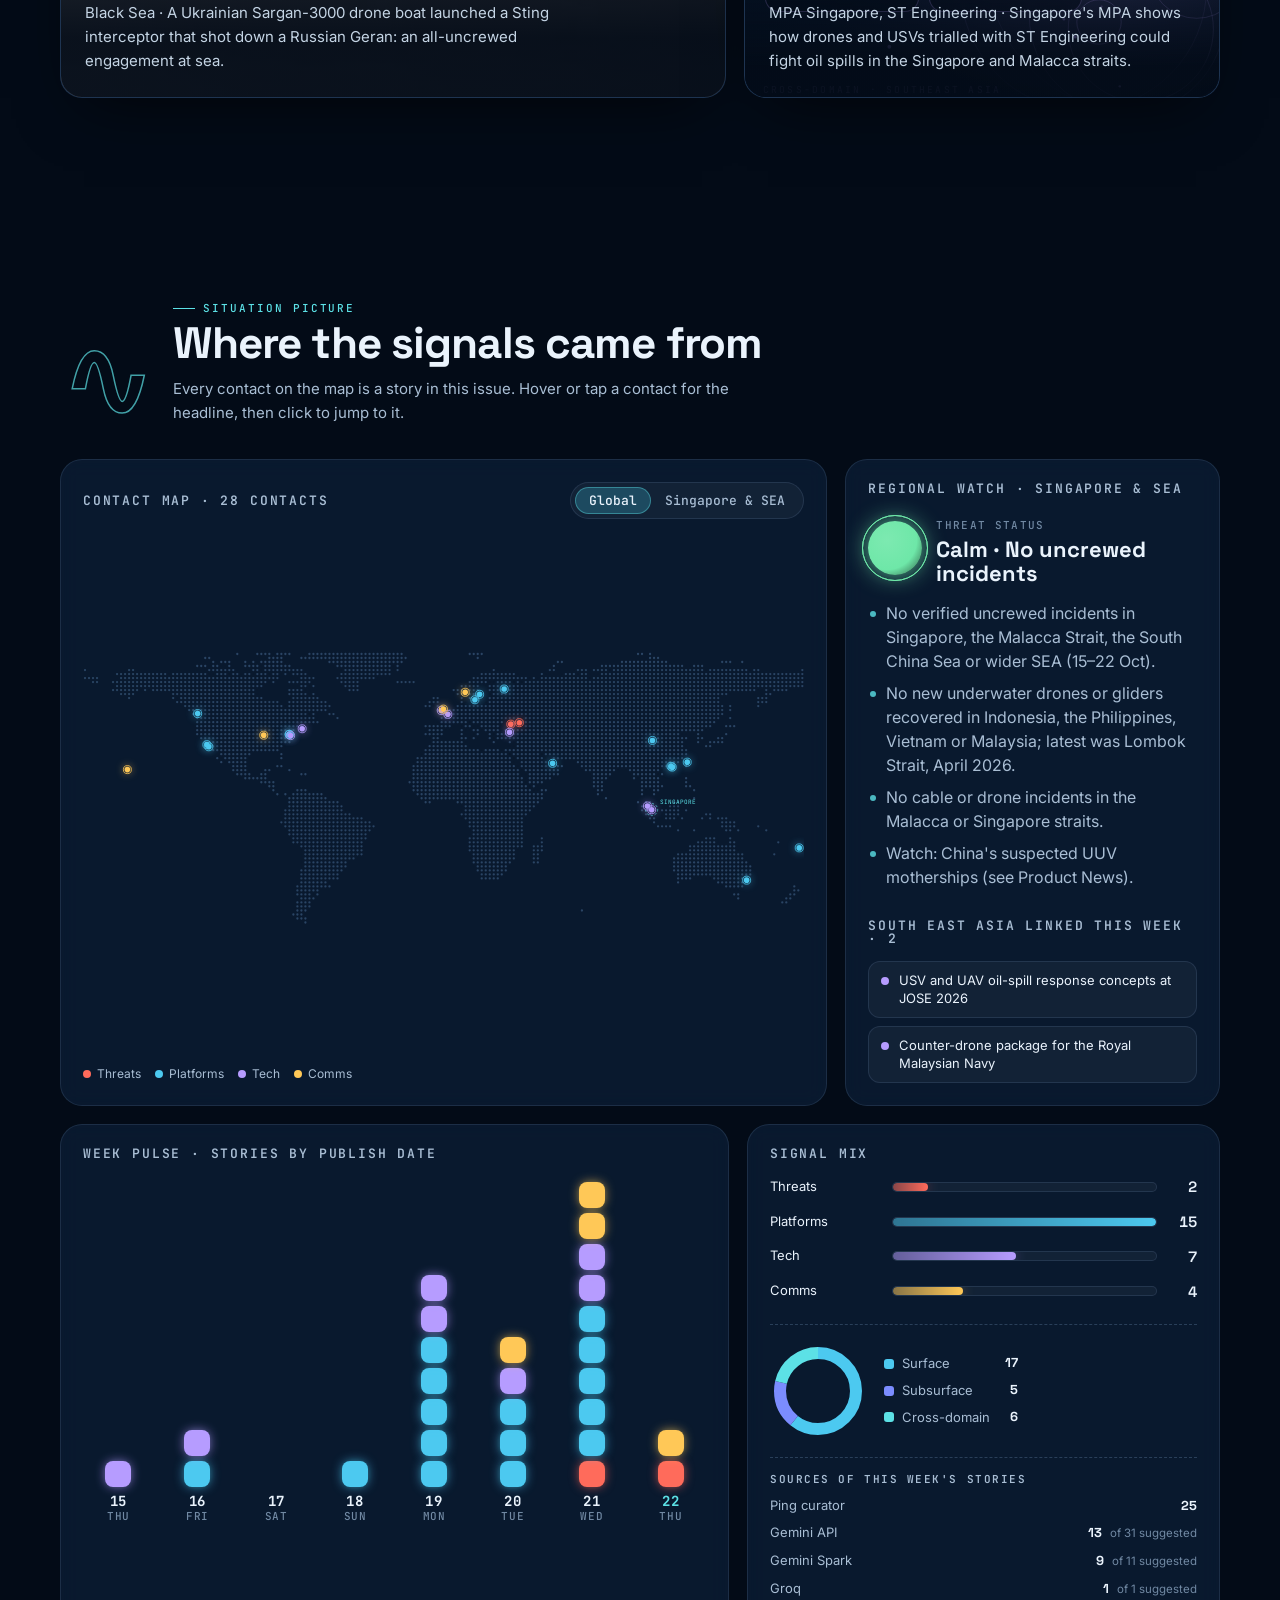
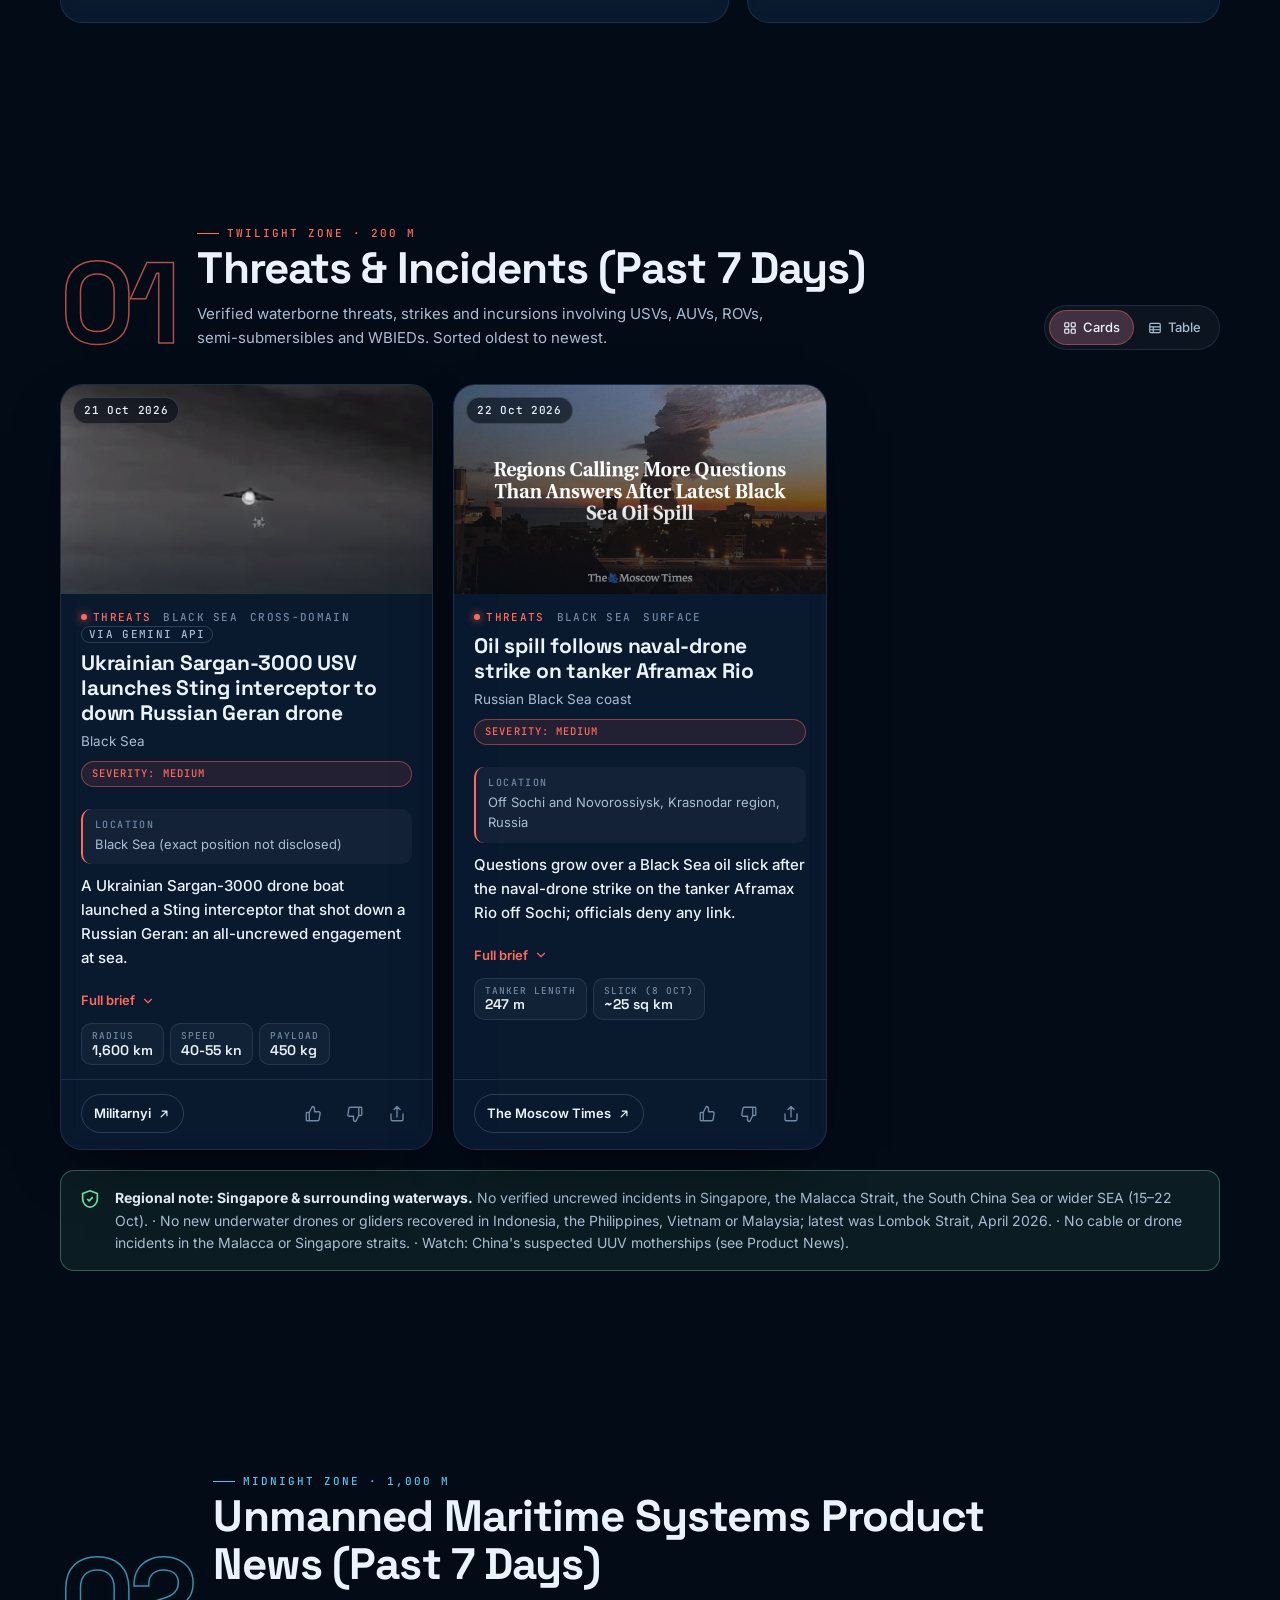
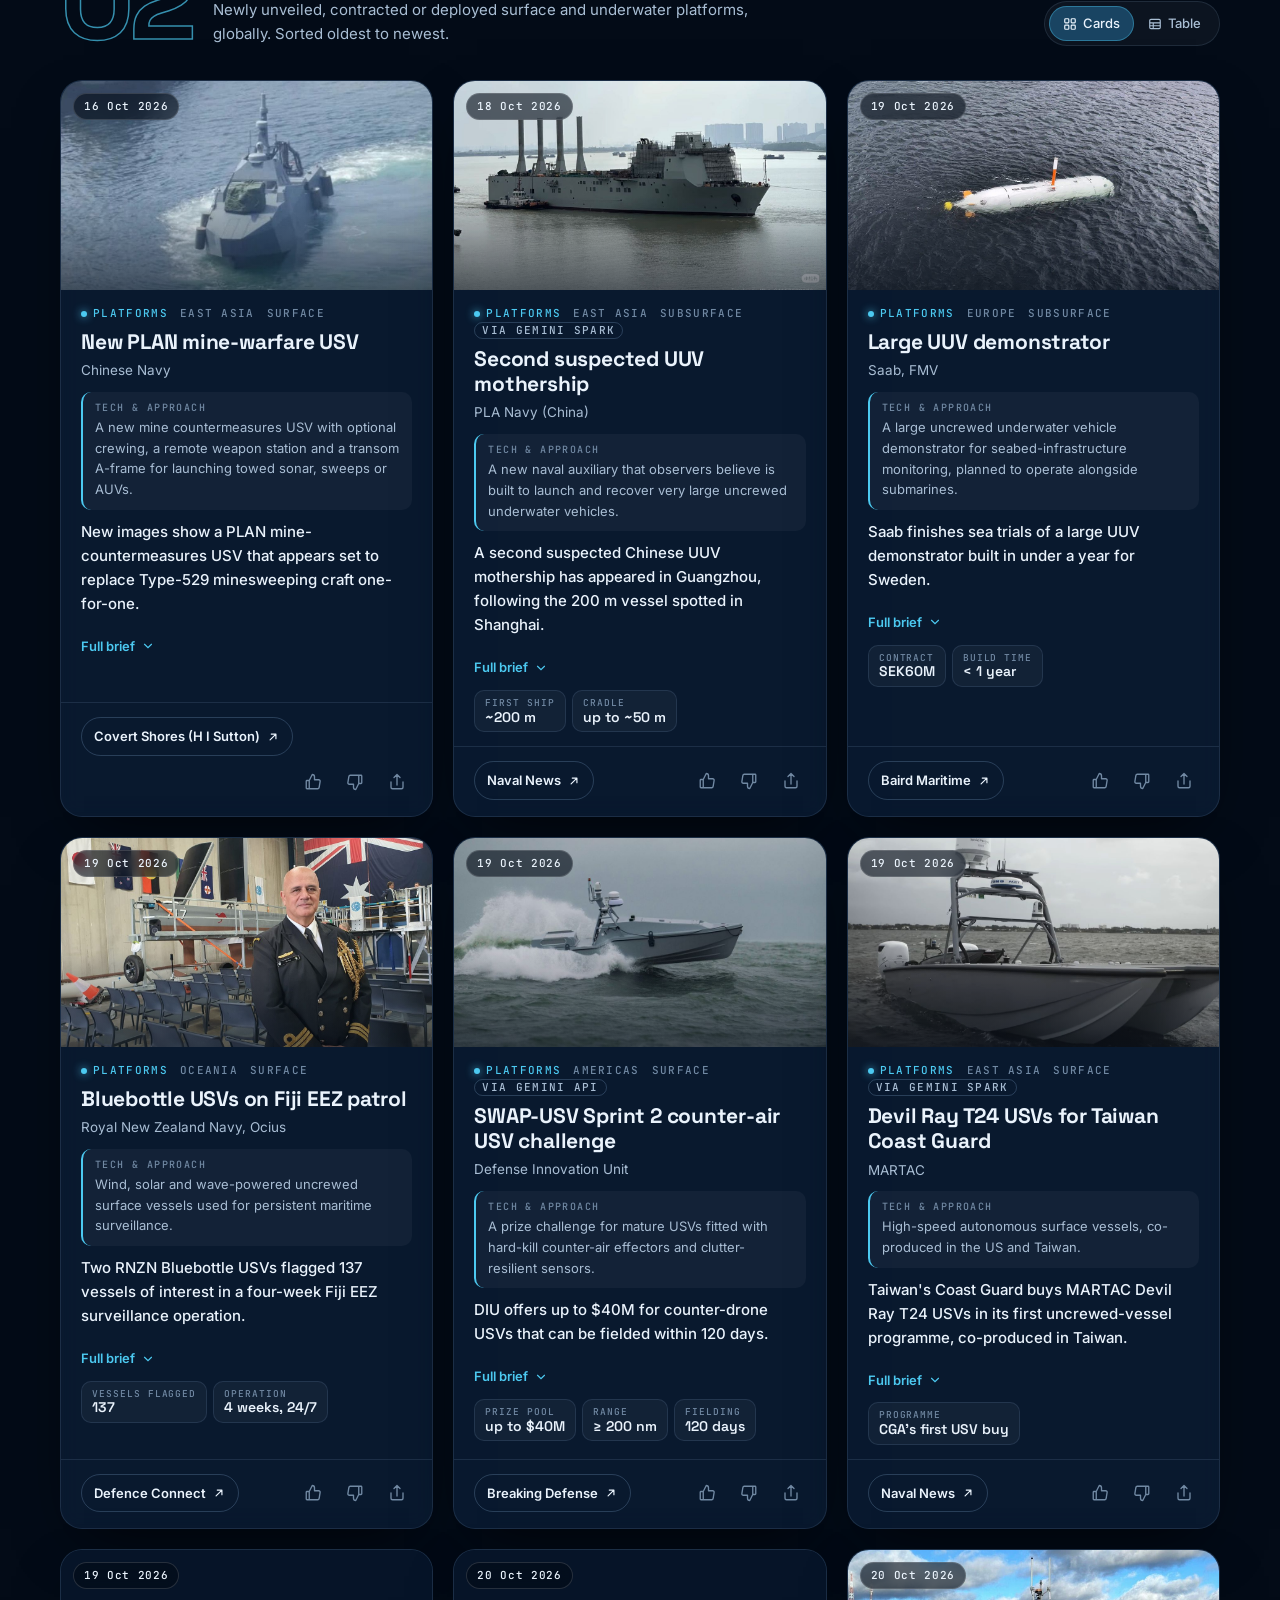
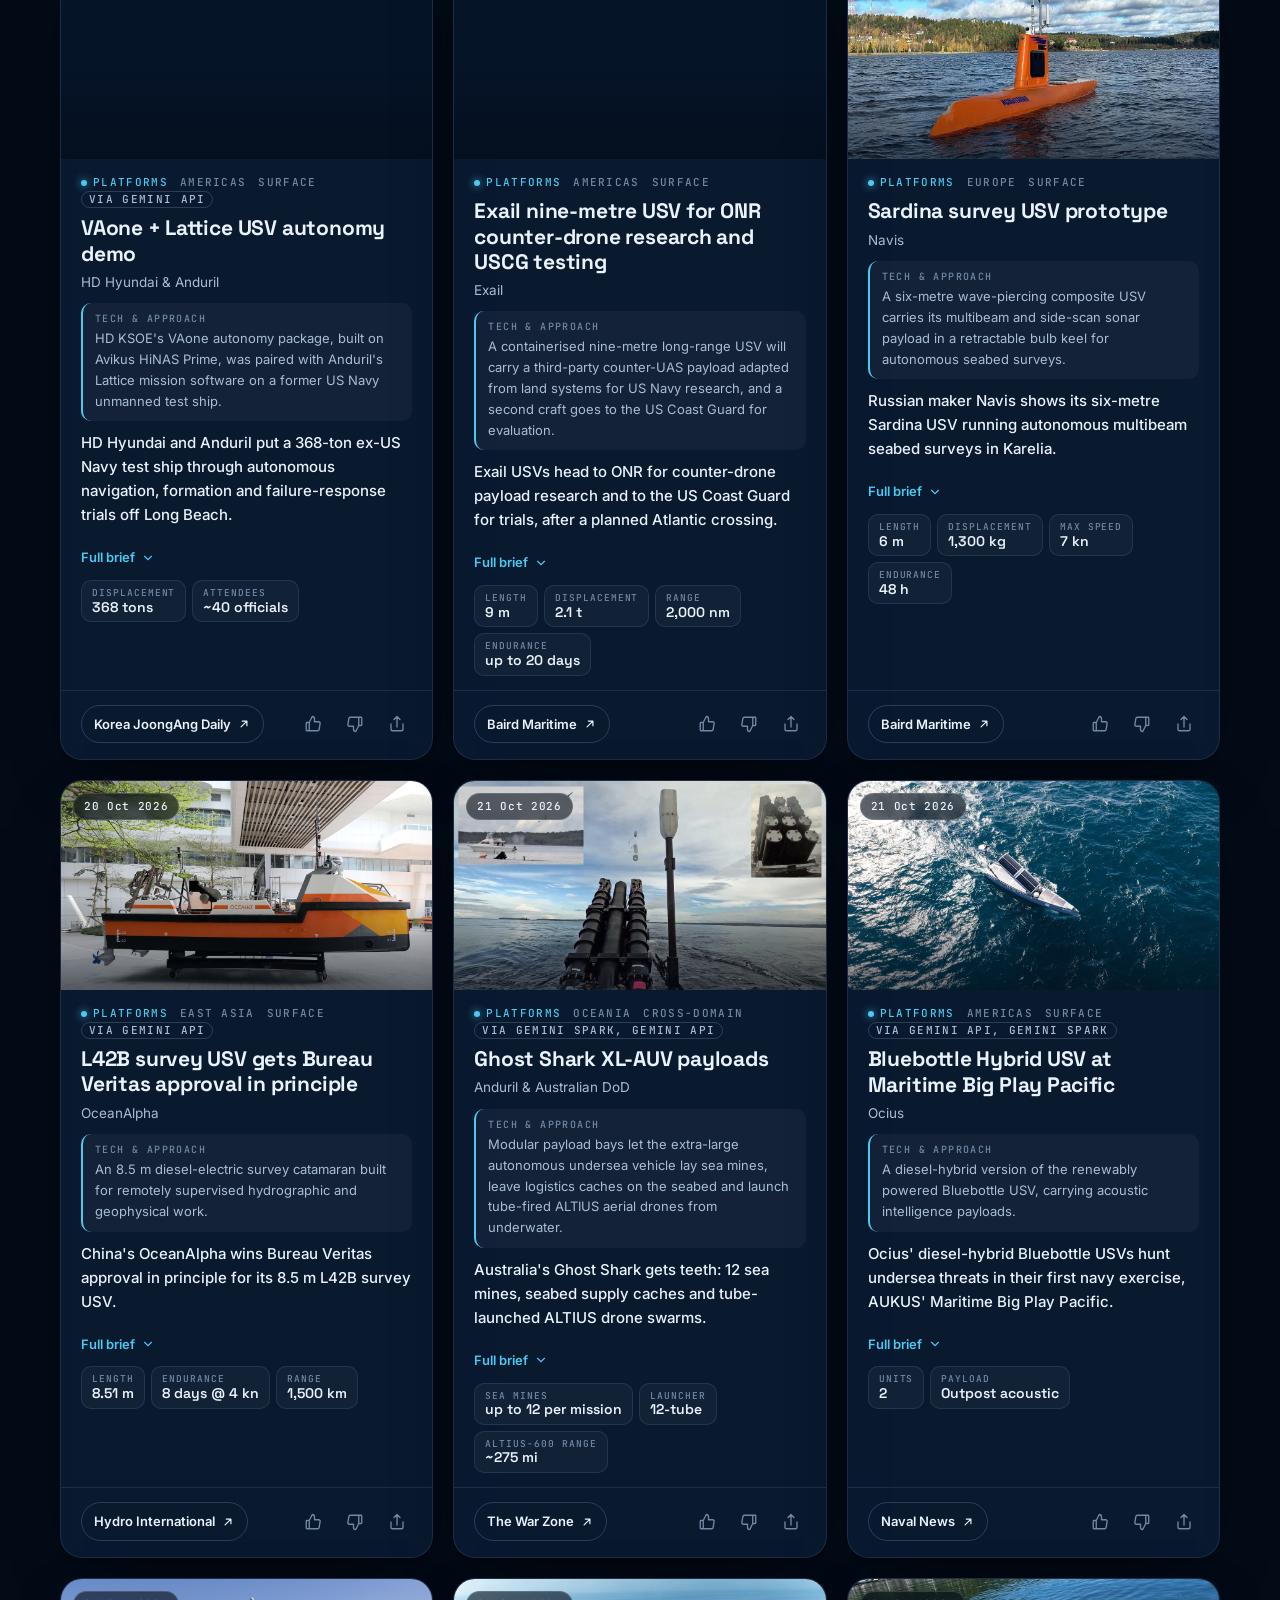
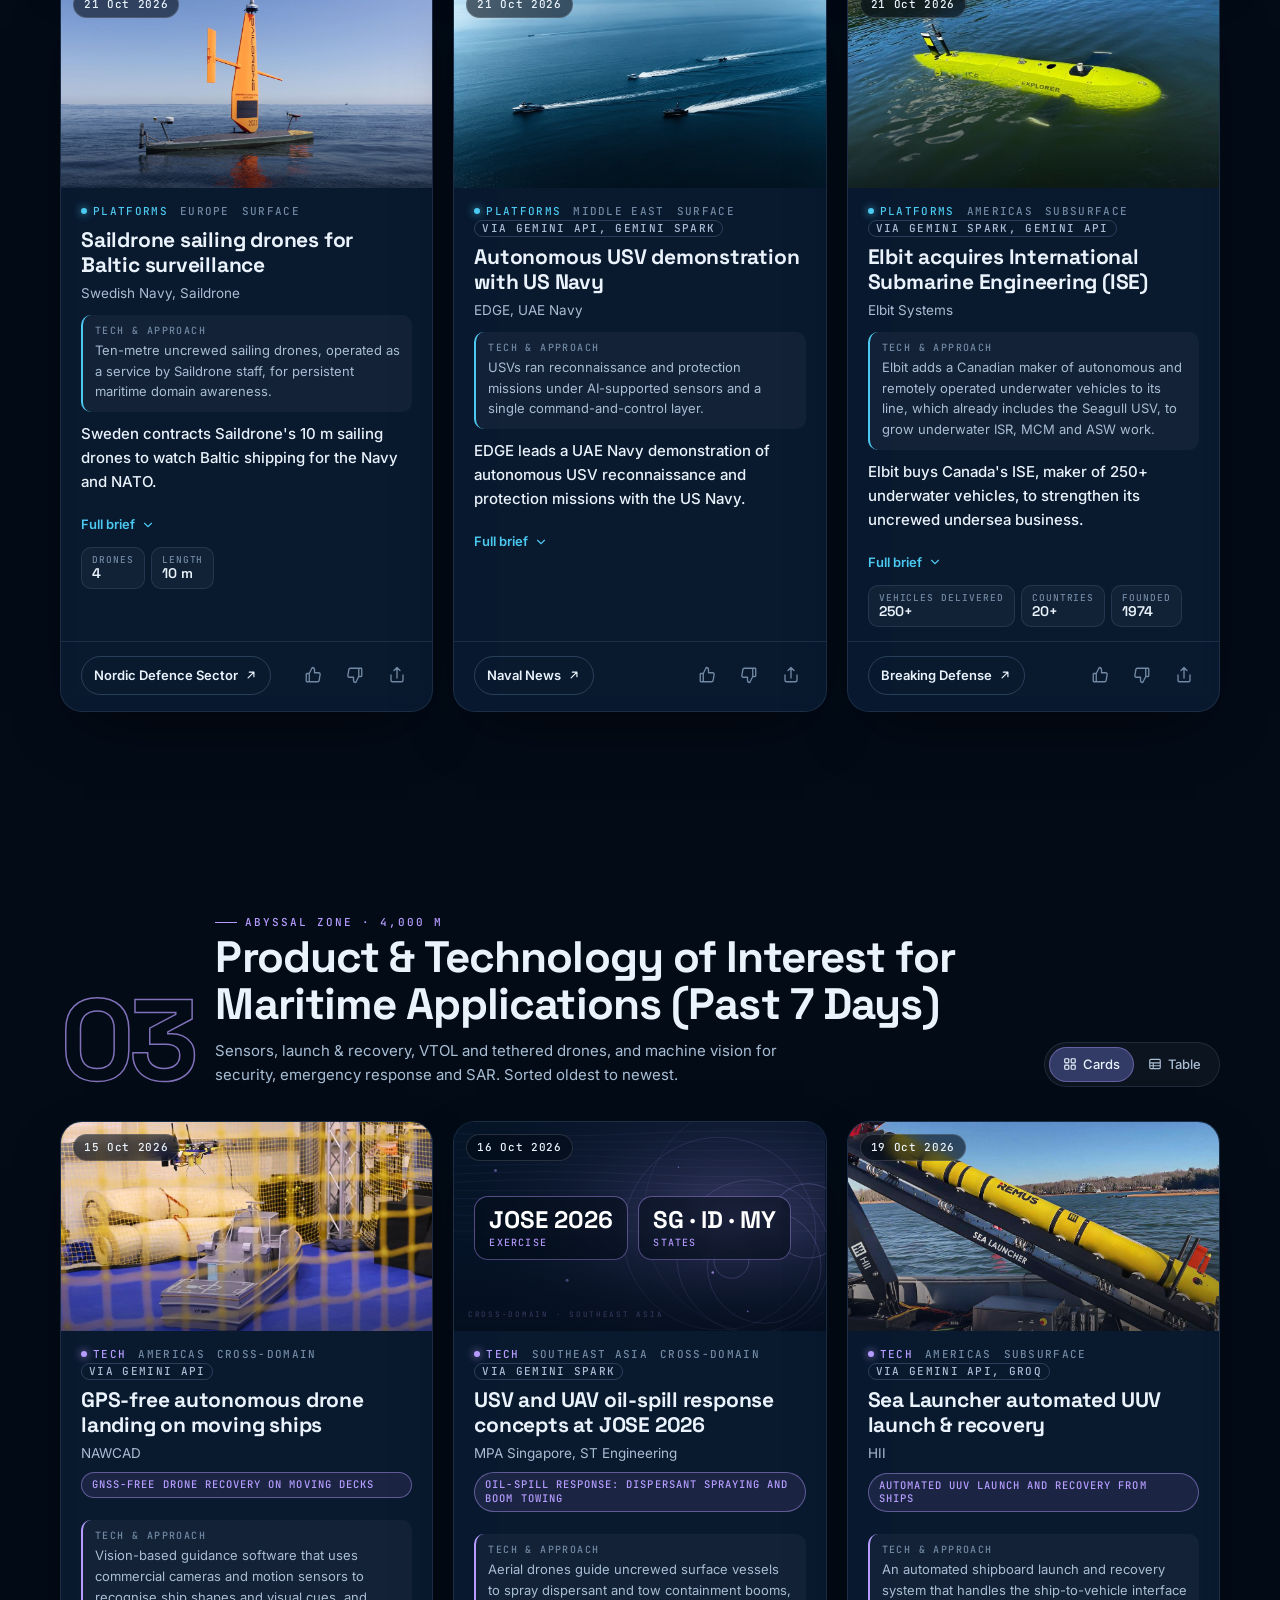
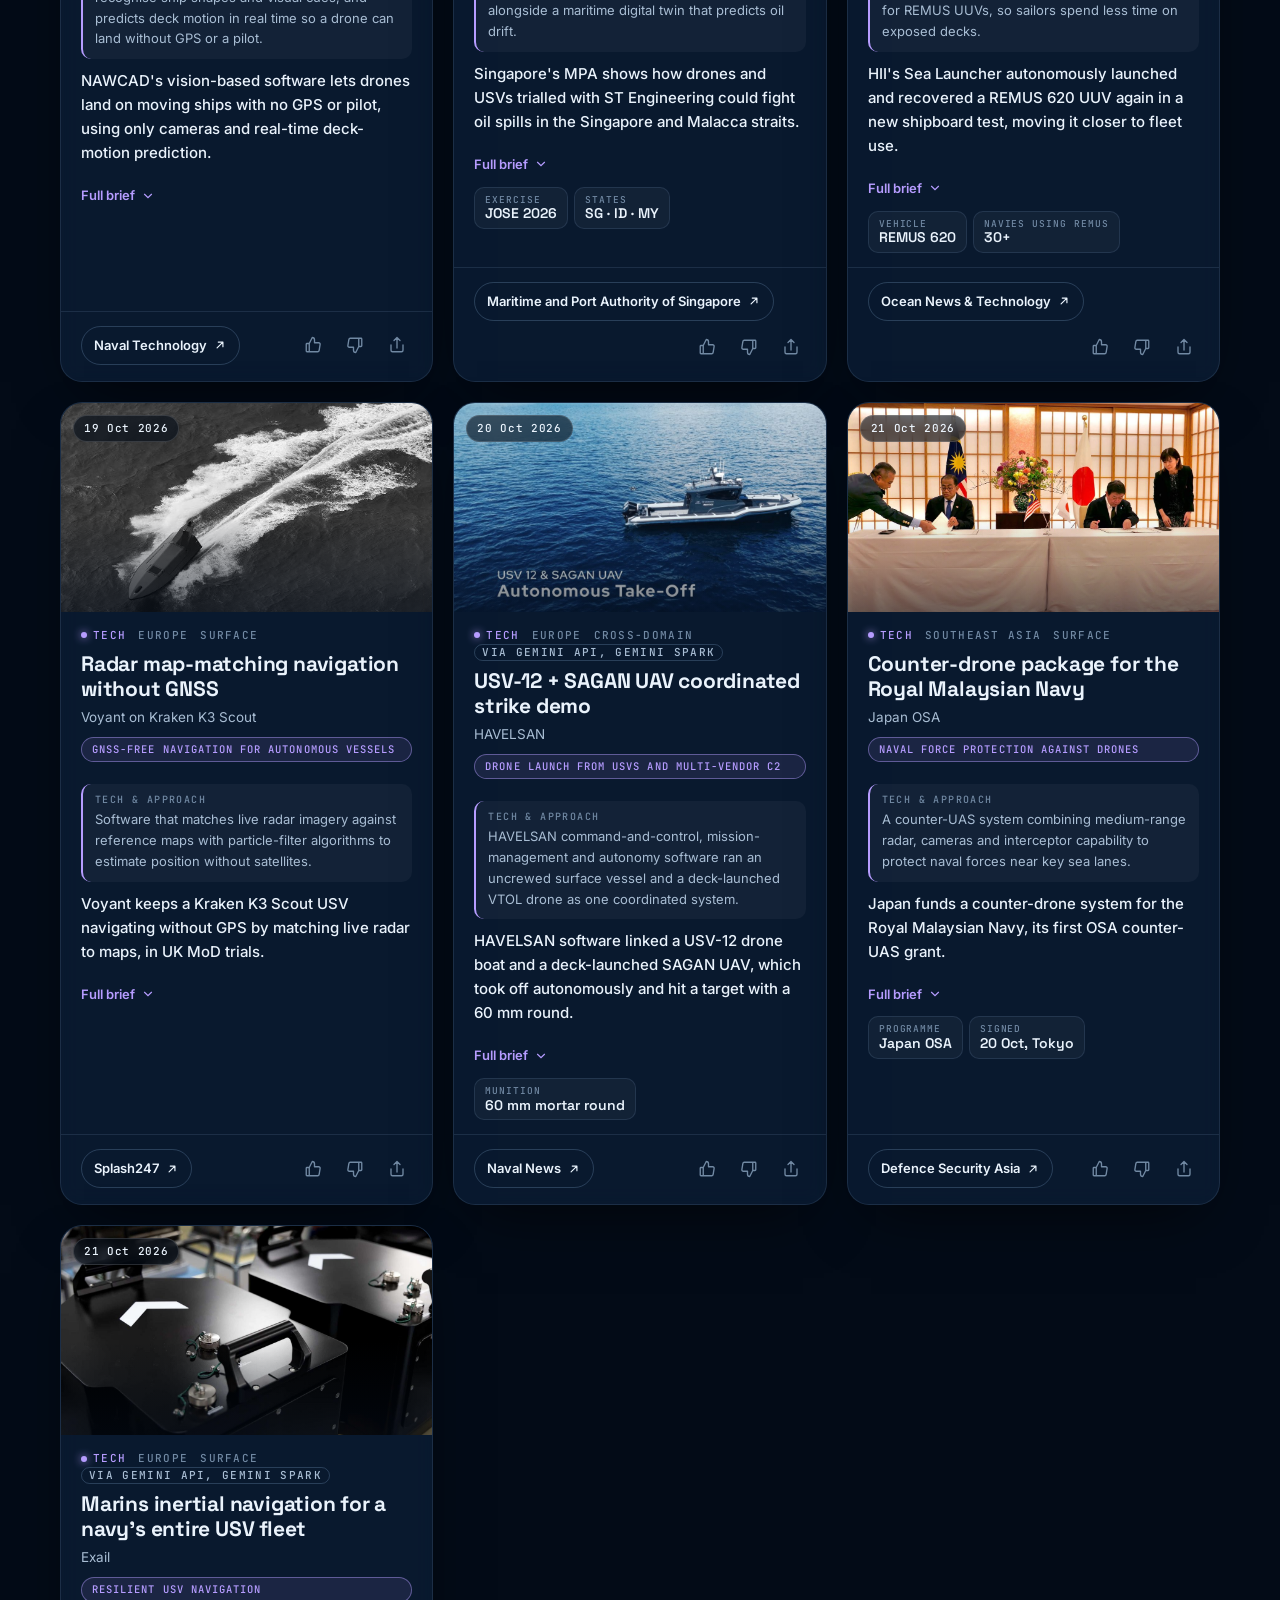
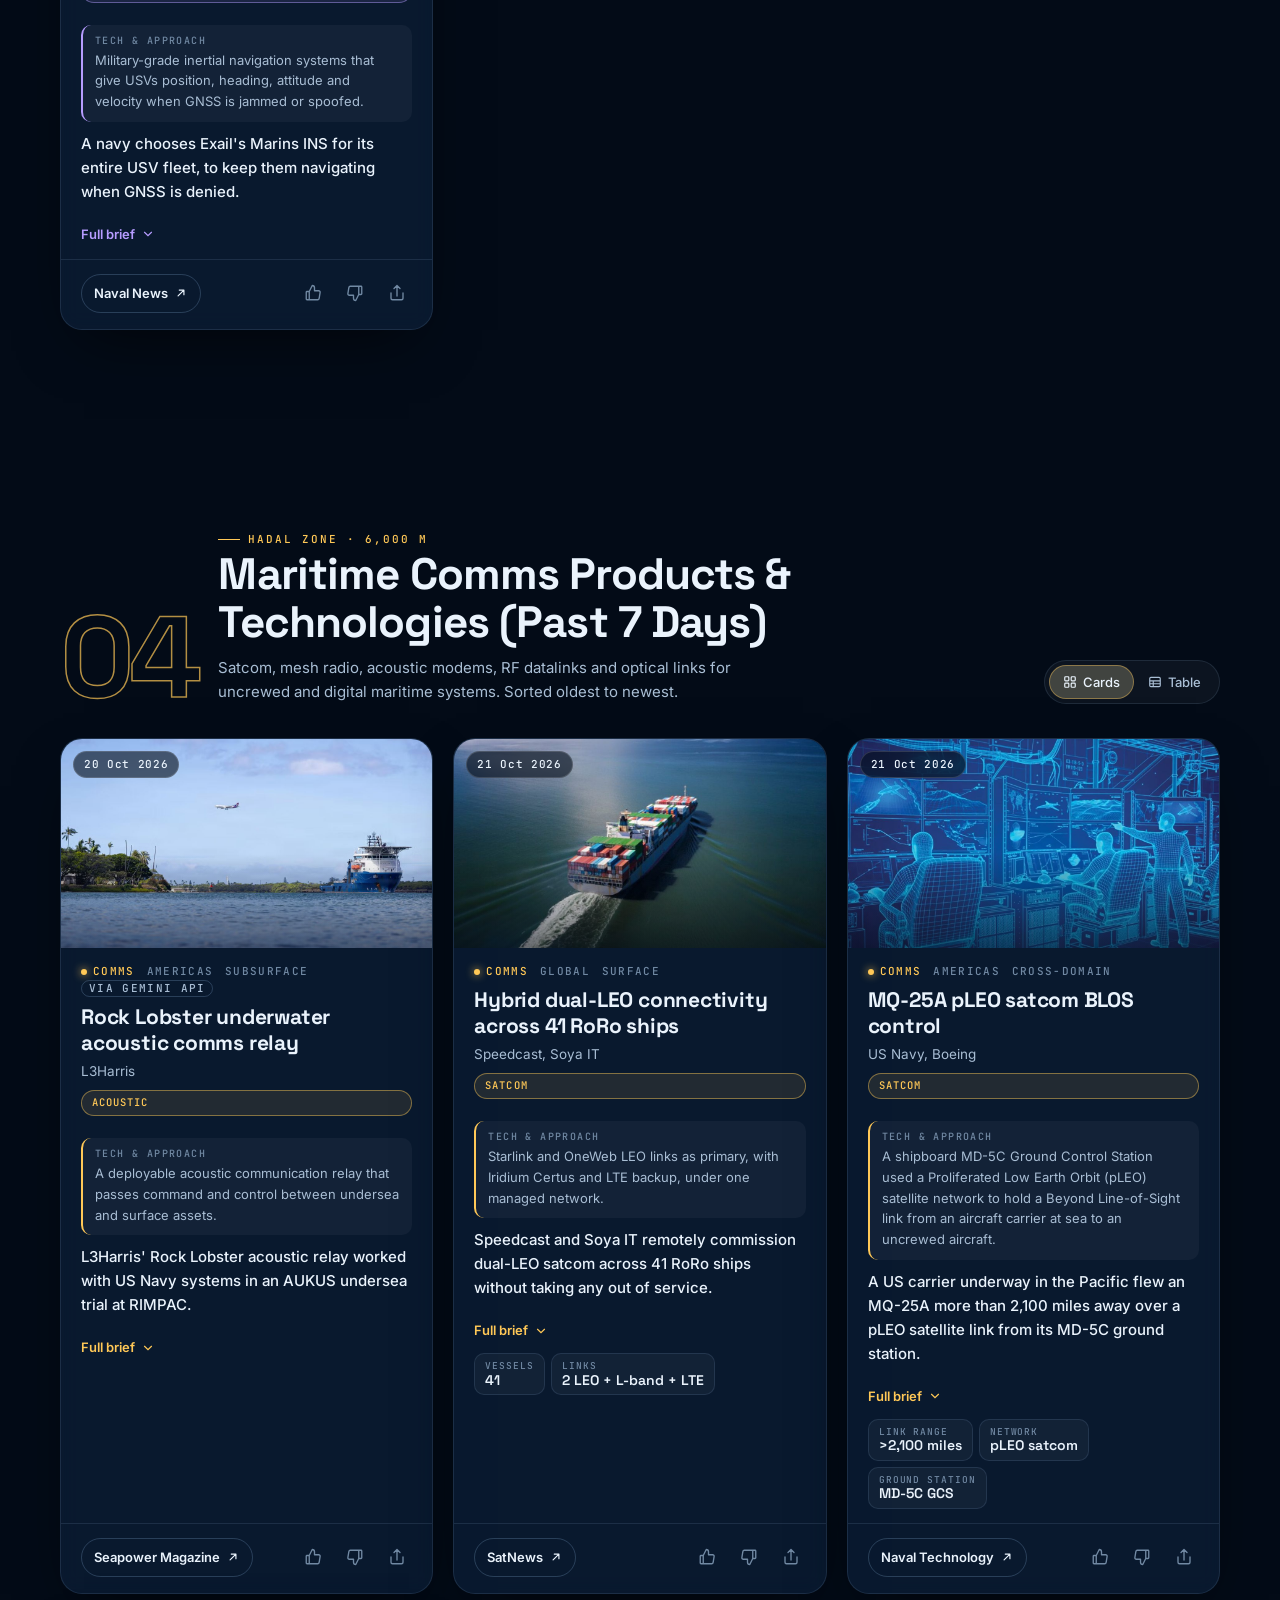
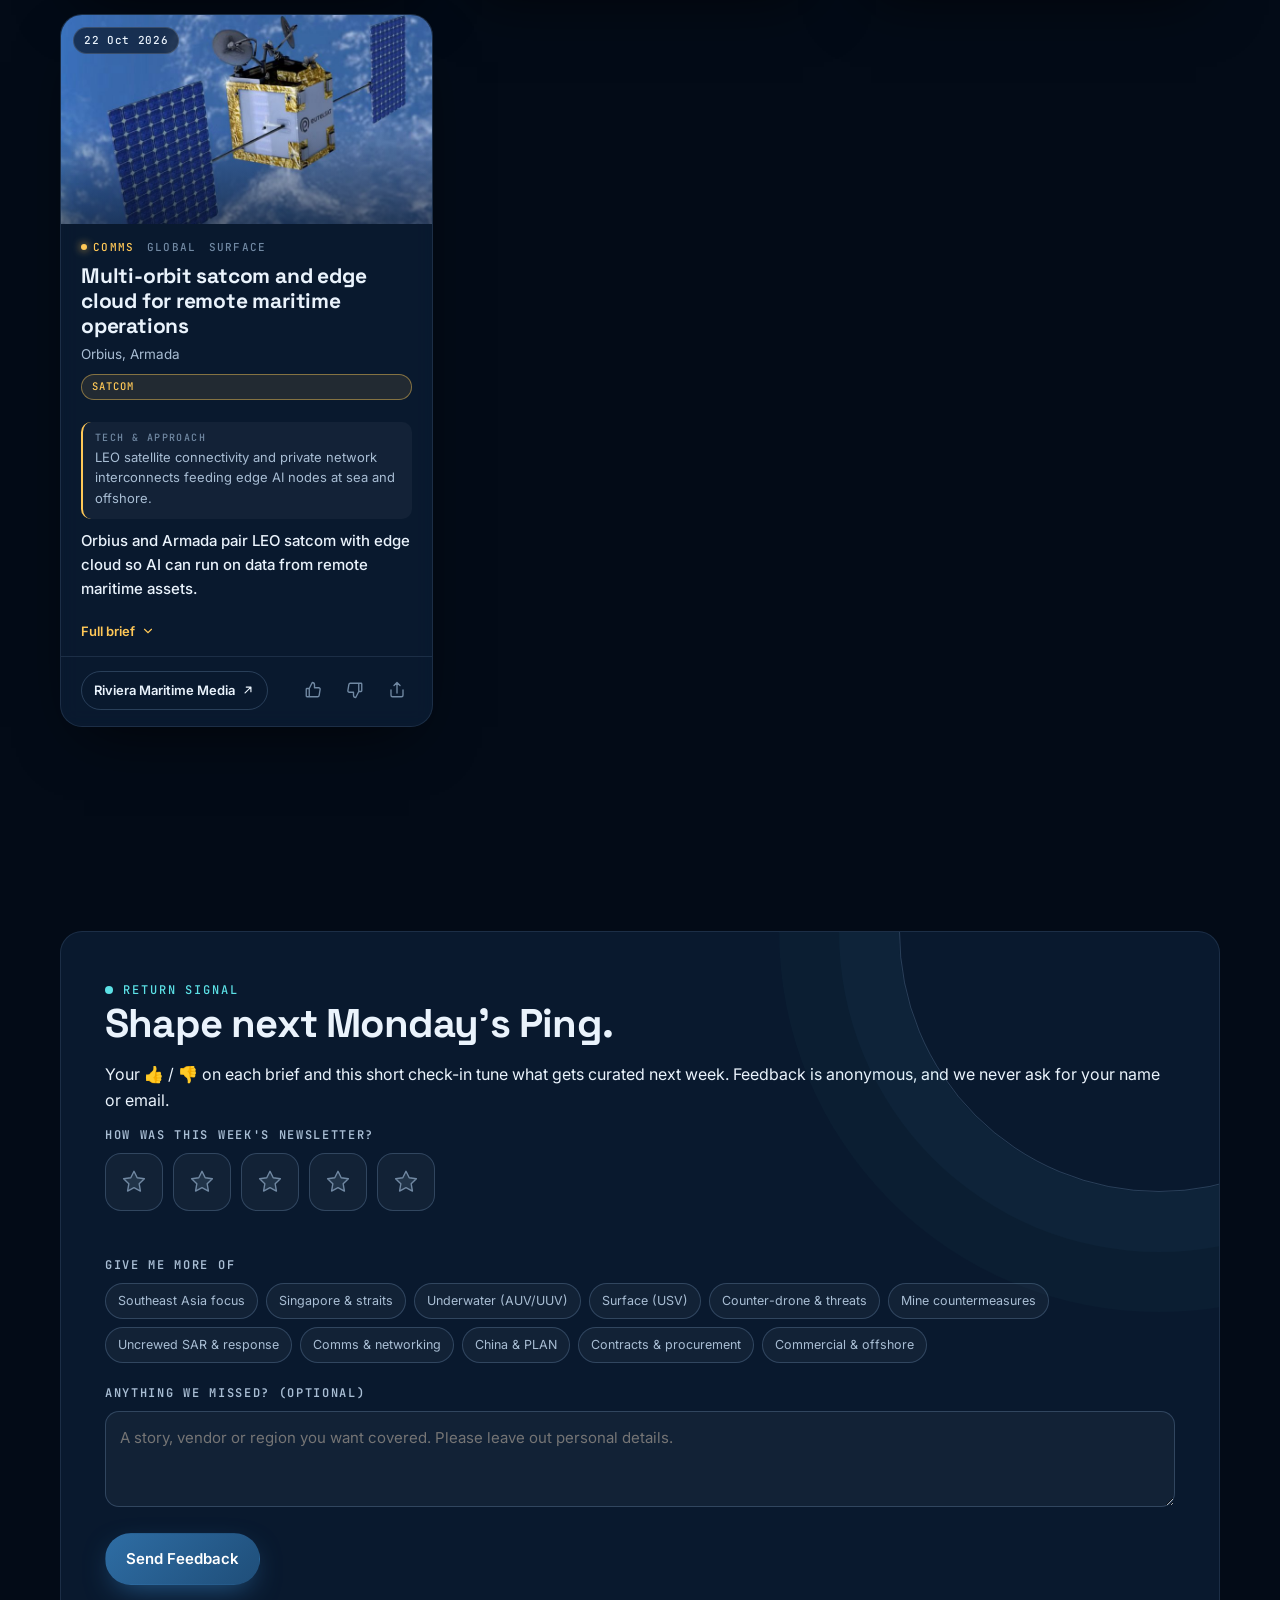
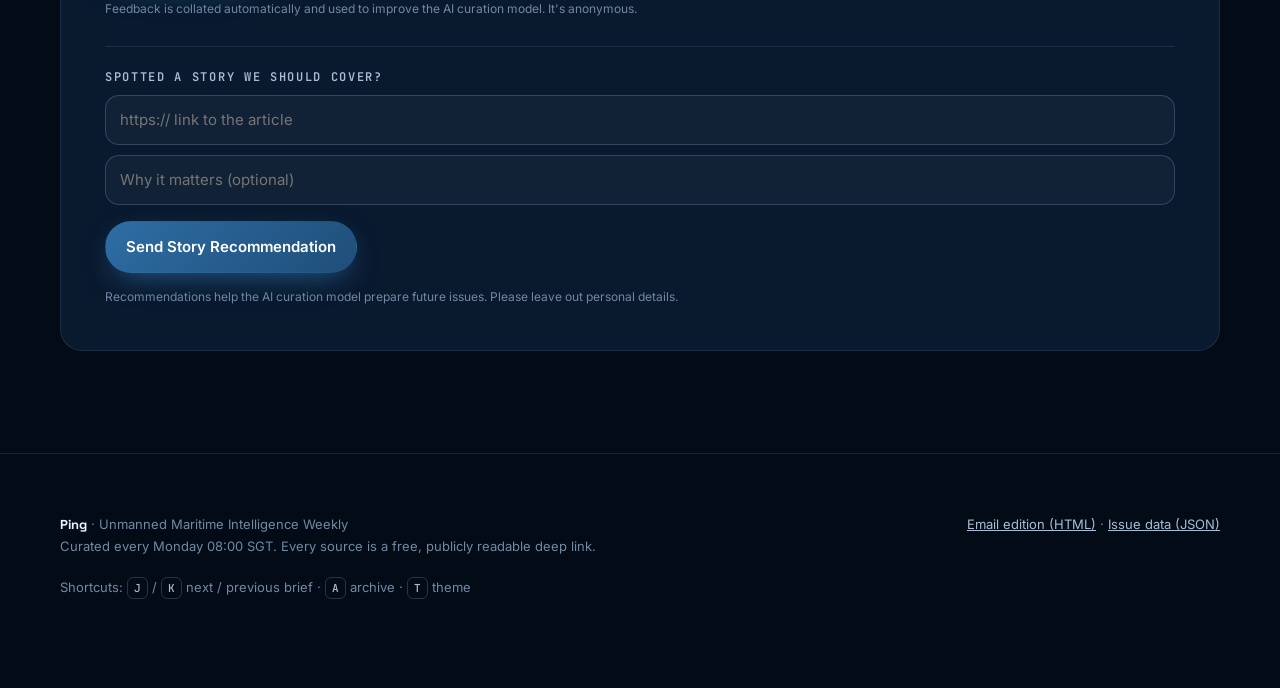
==== commit 1d8c18e8: "Regional watch: more space above the regional stories list; spell out South East Asia Co-Authored-By" ====
--- a/index.html
+++ b/index.html
@@ -103,7 +103,7 @@
 
   <script src="assets/config.js?v=8130384e35"></script>
   <script src="assets/world-dots.js?v=f8adfb9ac0"></script>
-  <script src="assets/app.js?v=569431c51c"></script>
+  <script src="assets/app.js?v=ae413f9c12"></script>
   <script src="assets/analytics.js?v=ab99383cc4"></script>
 </body>
 </html>
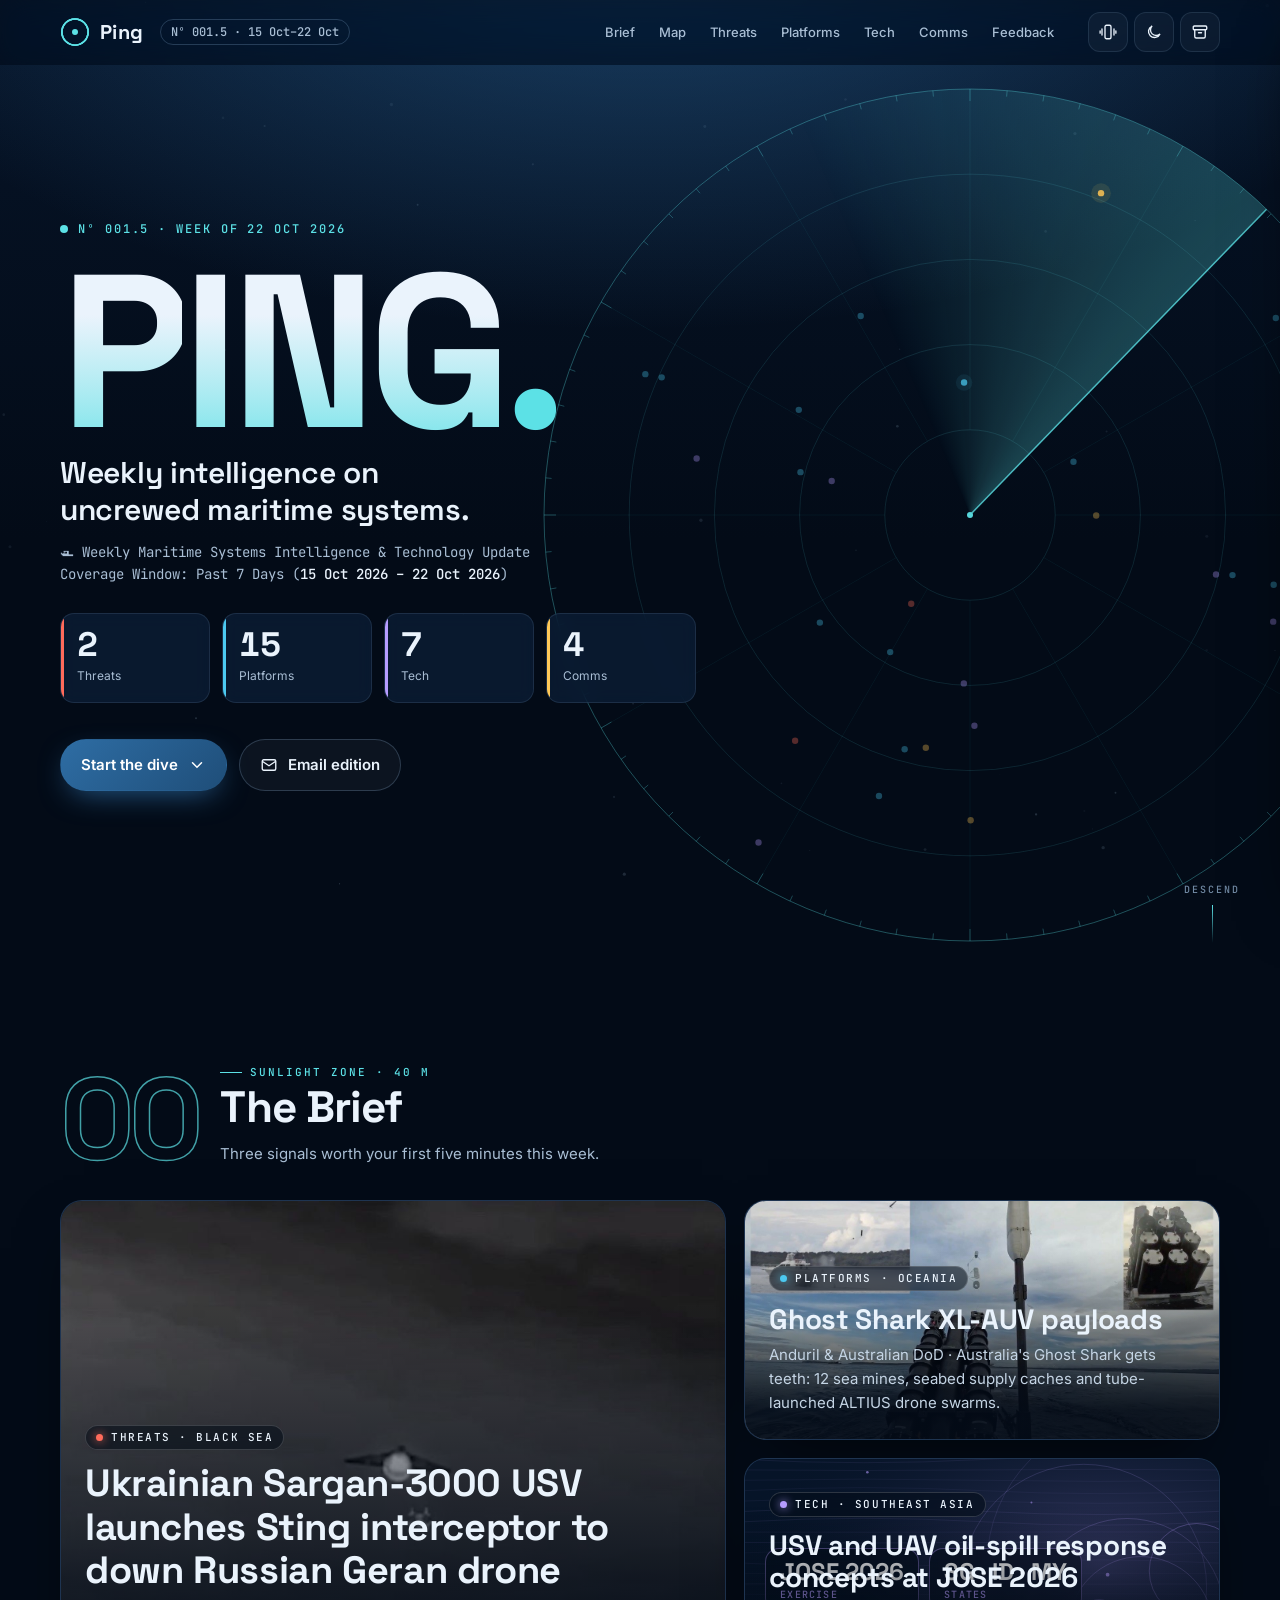
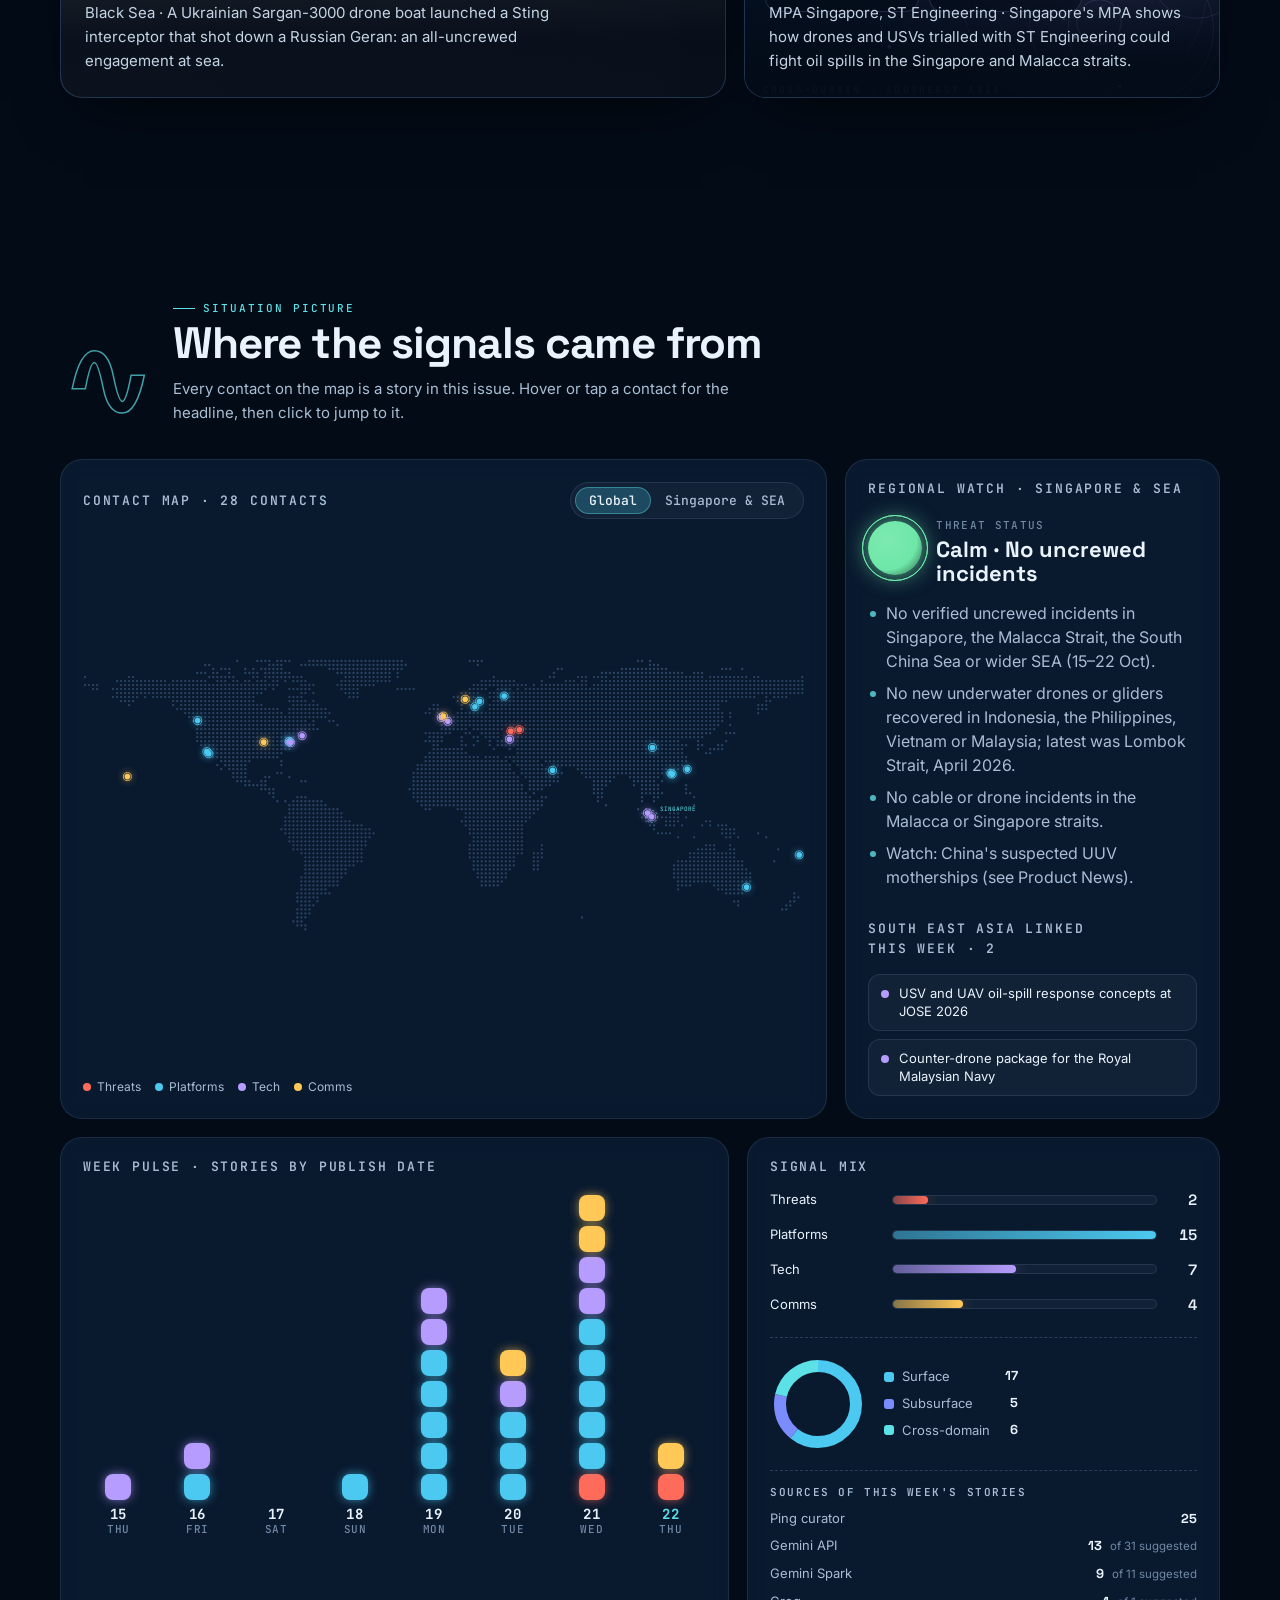
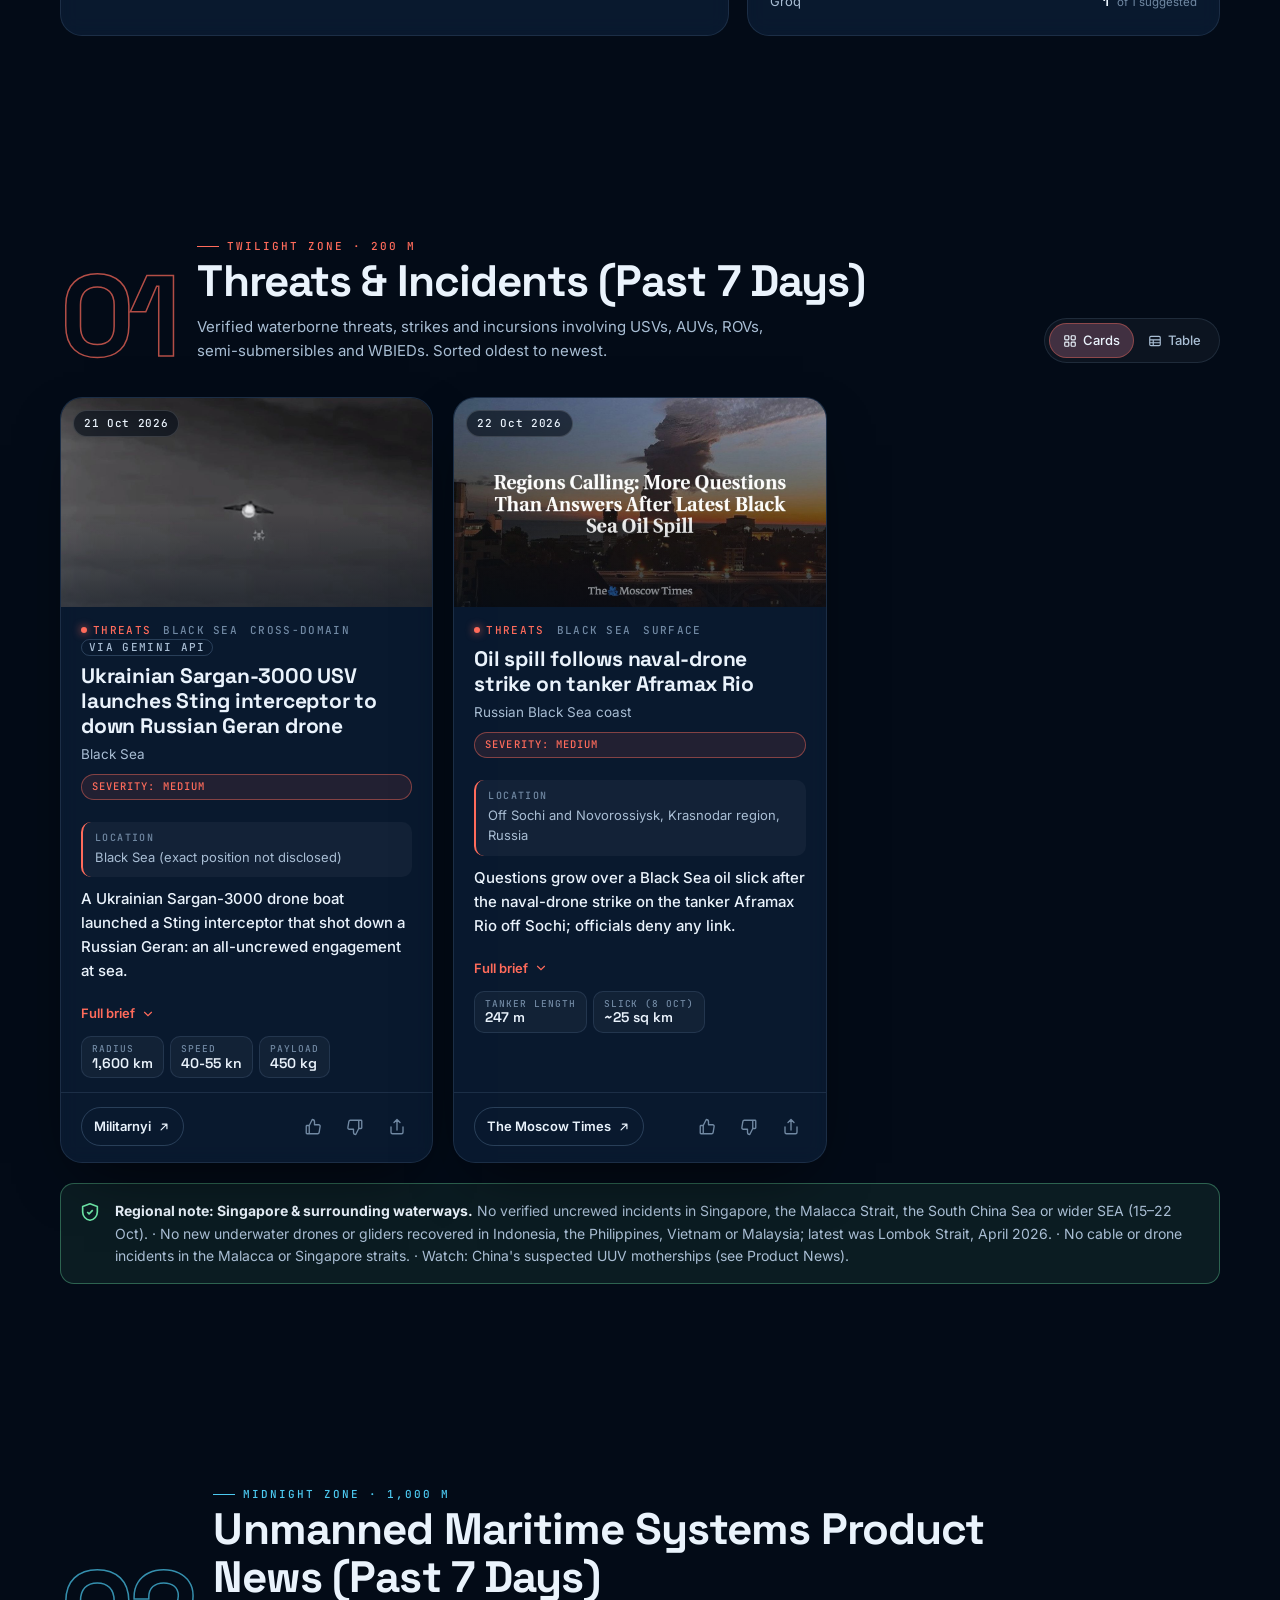
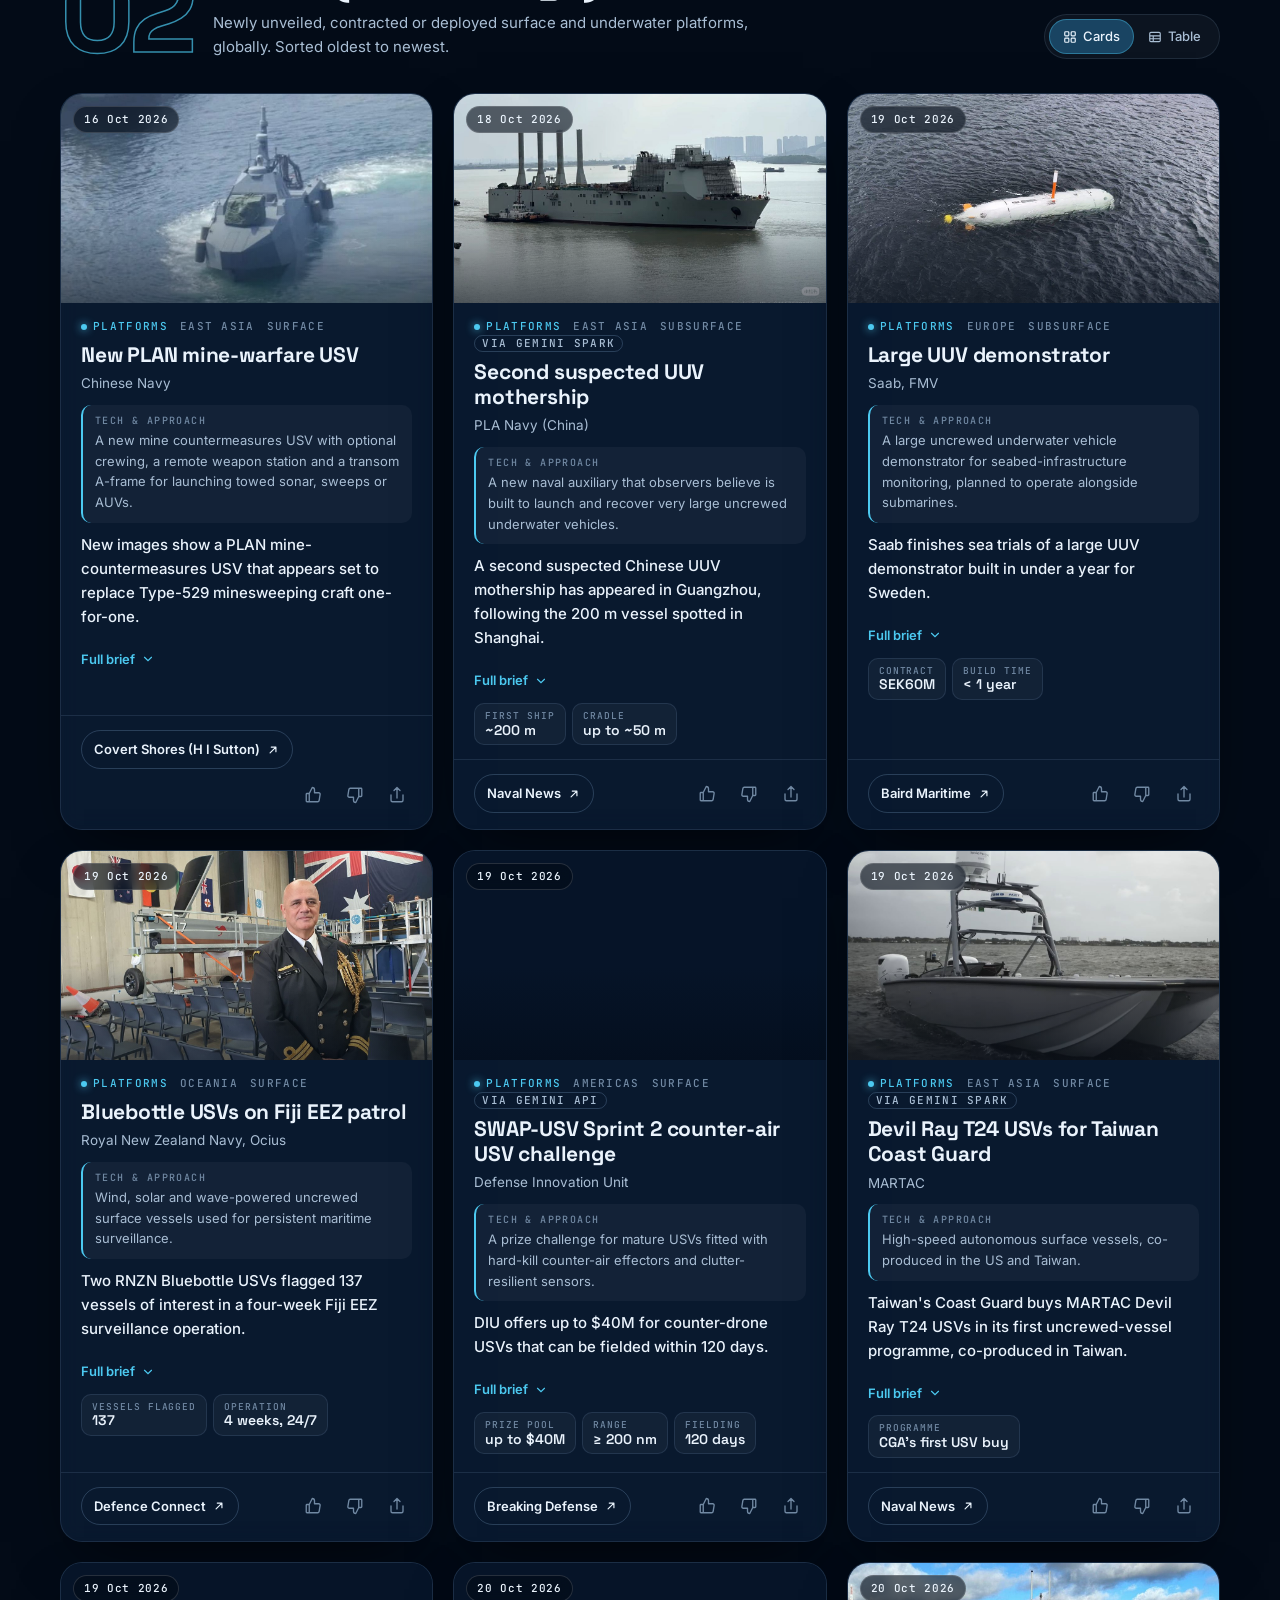
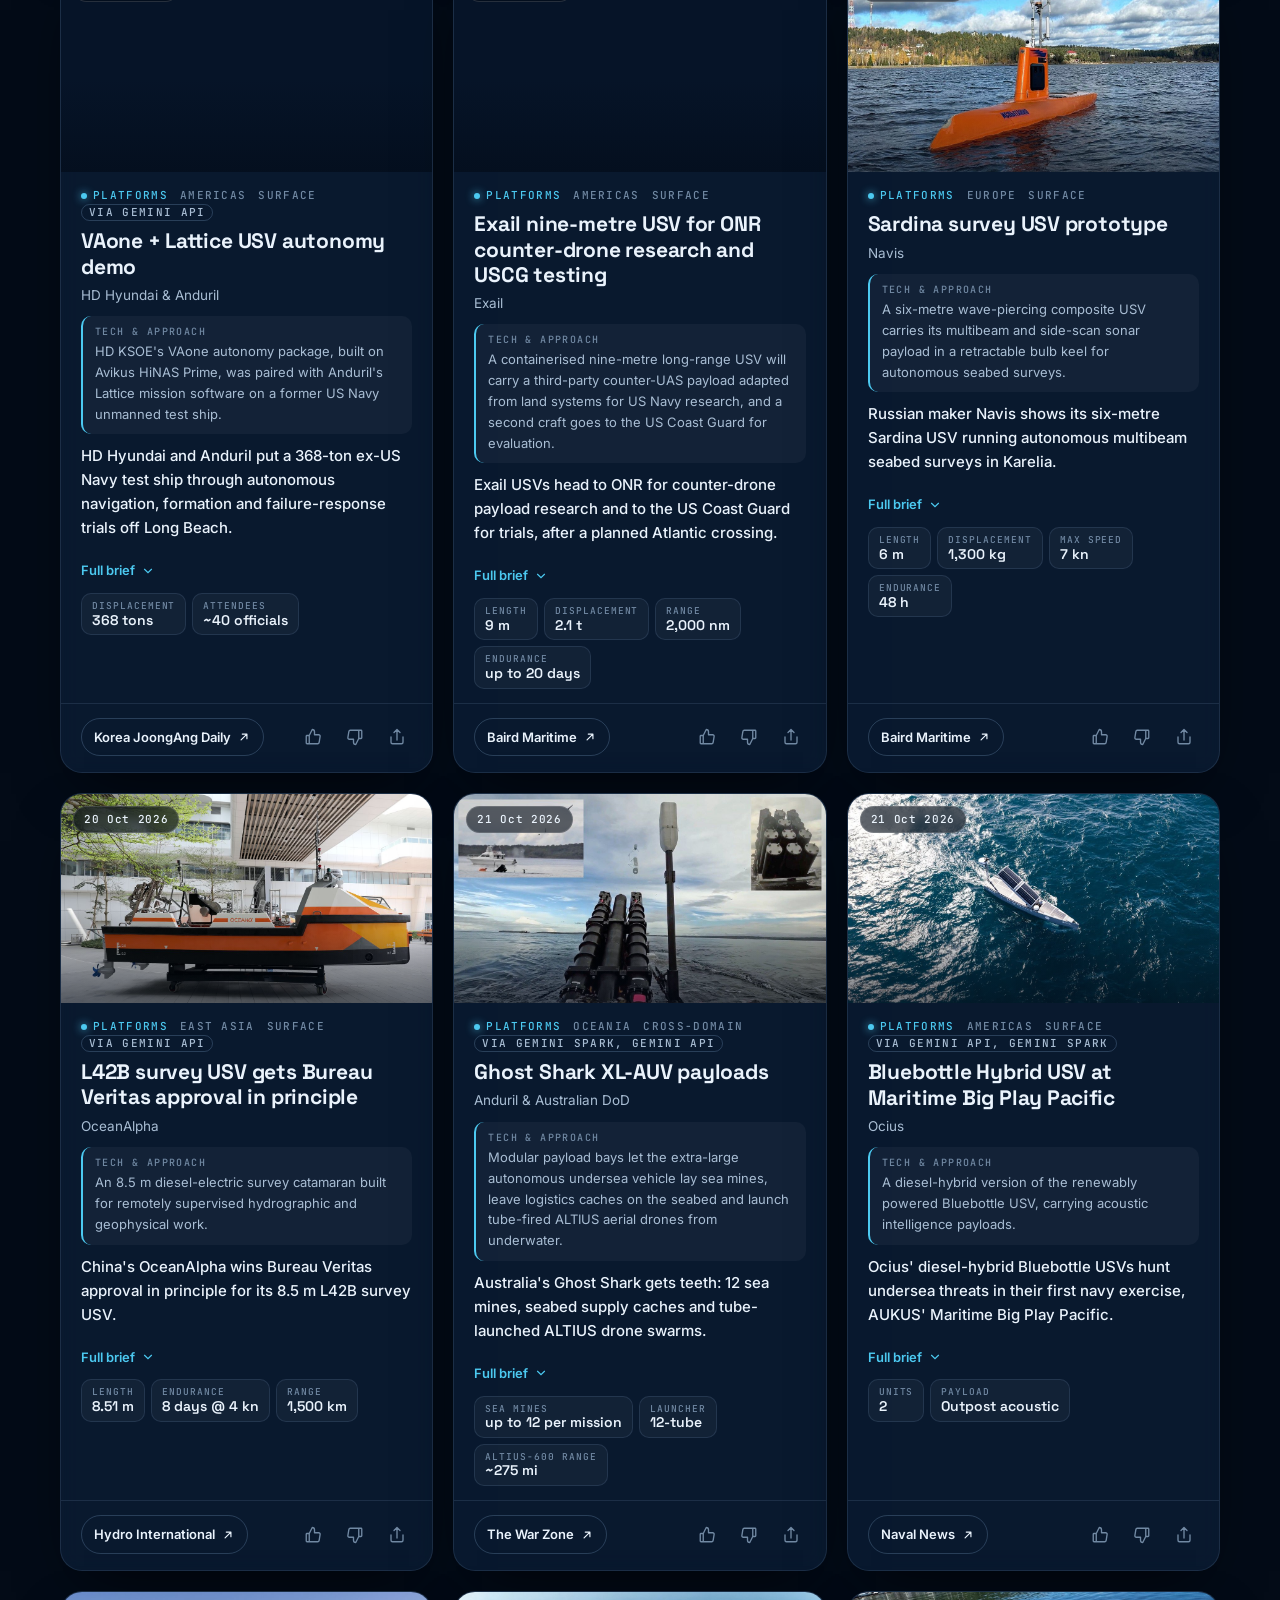
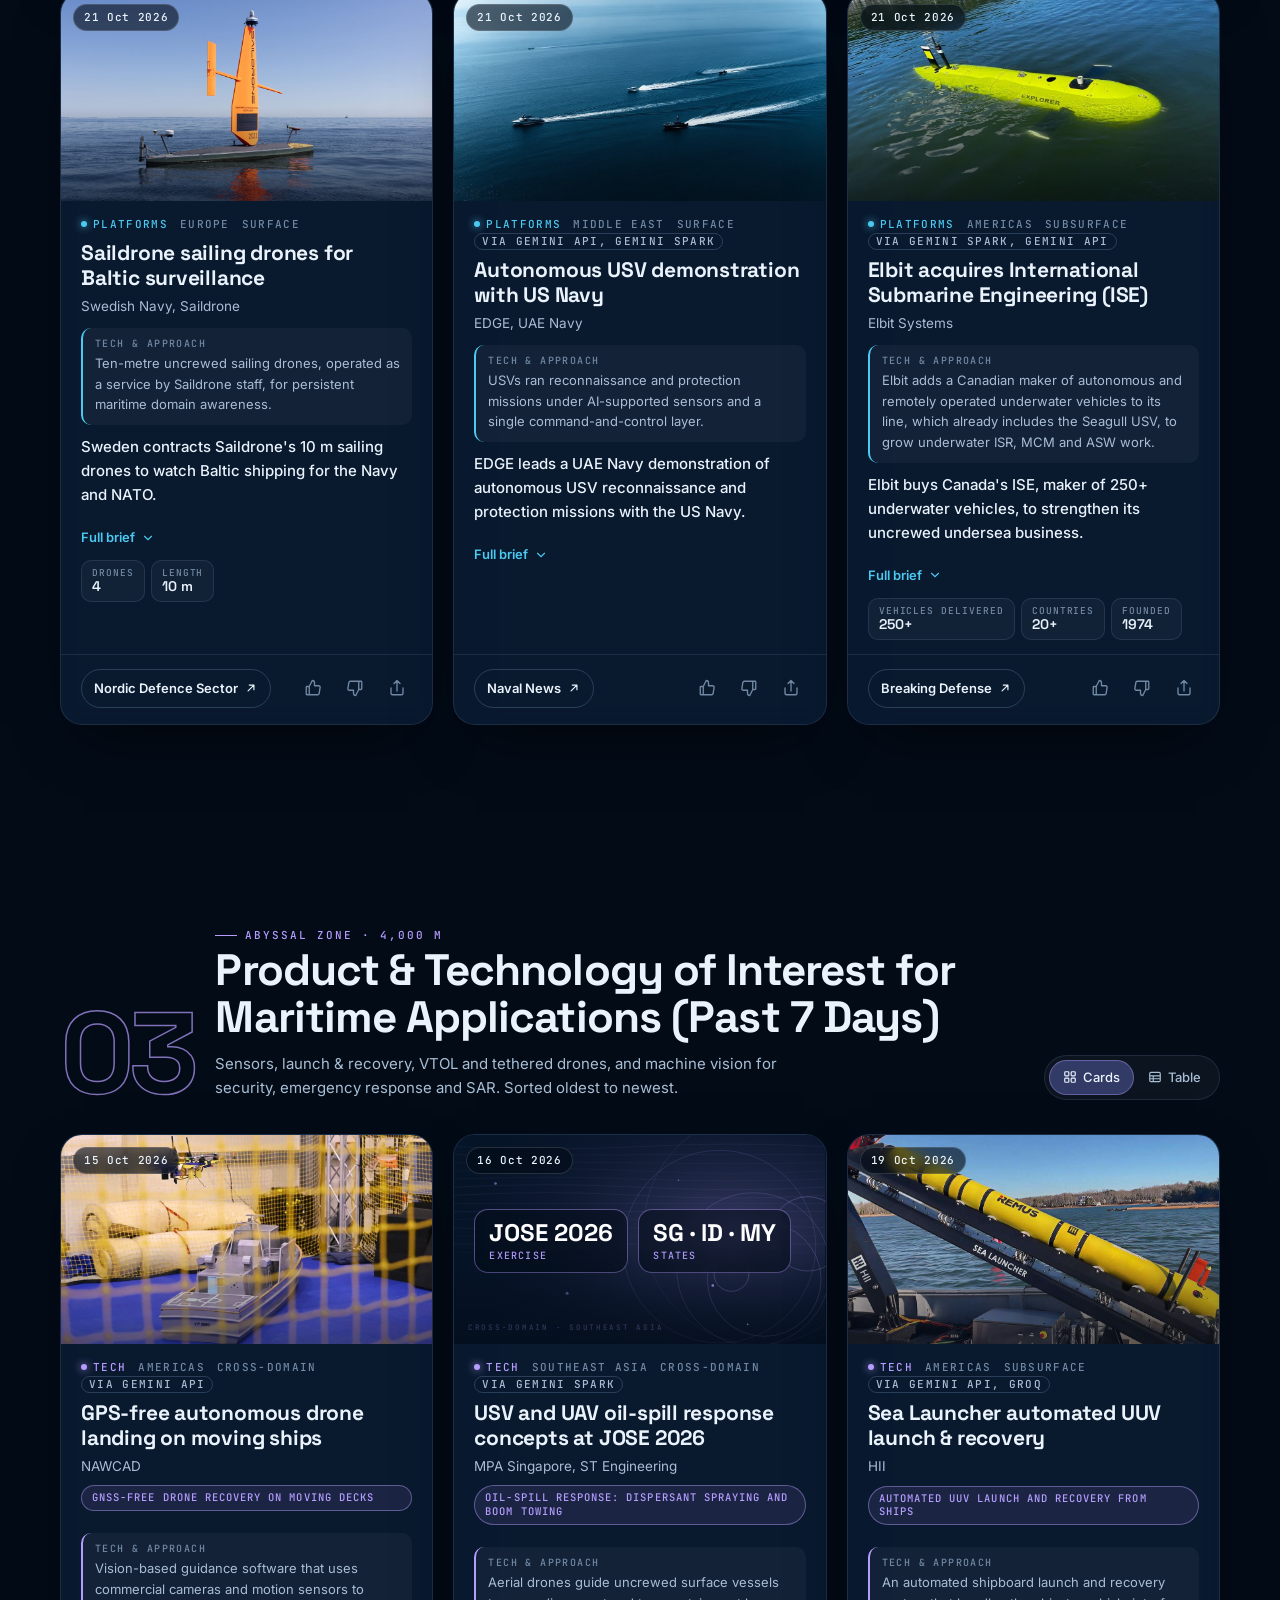
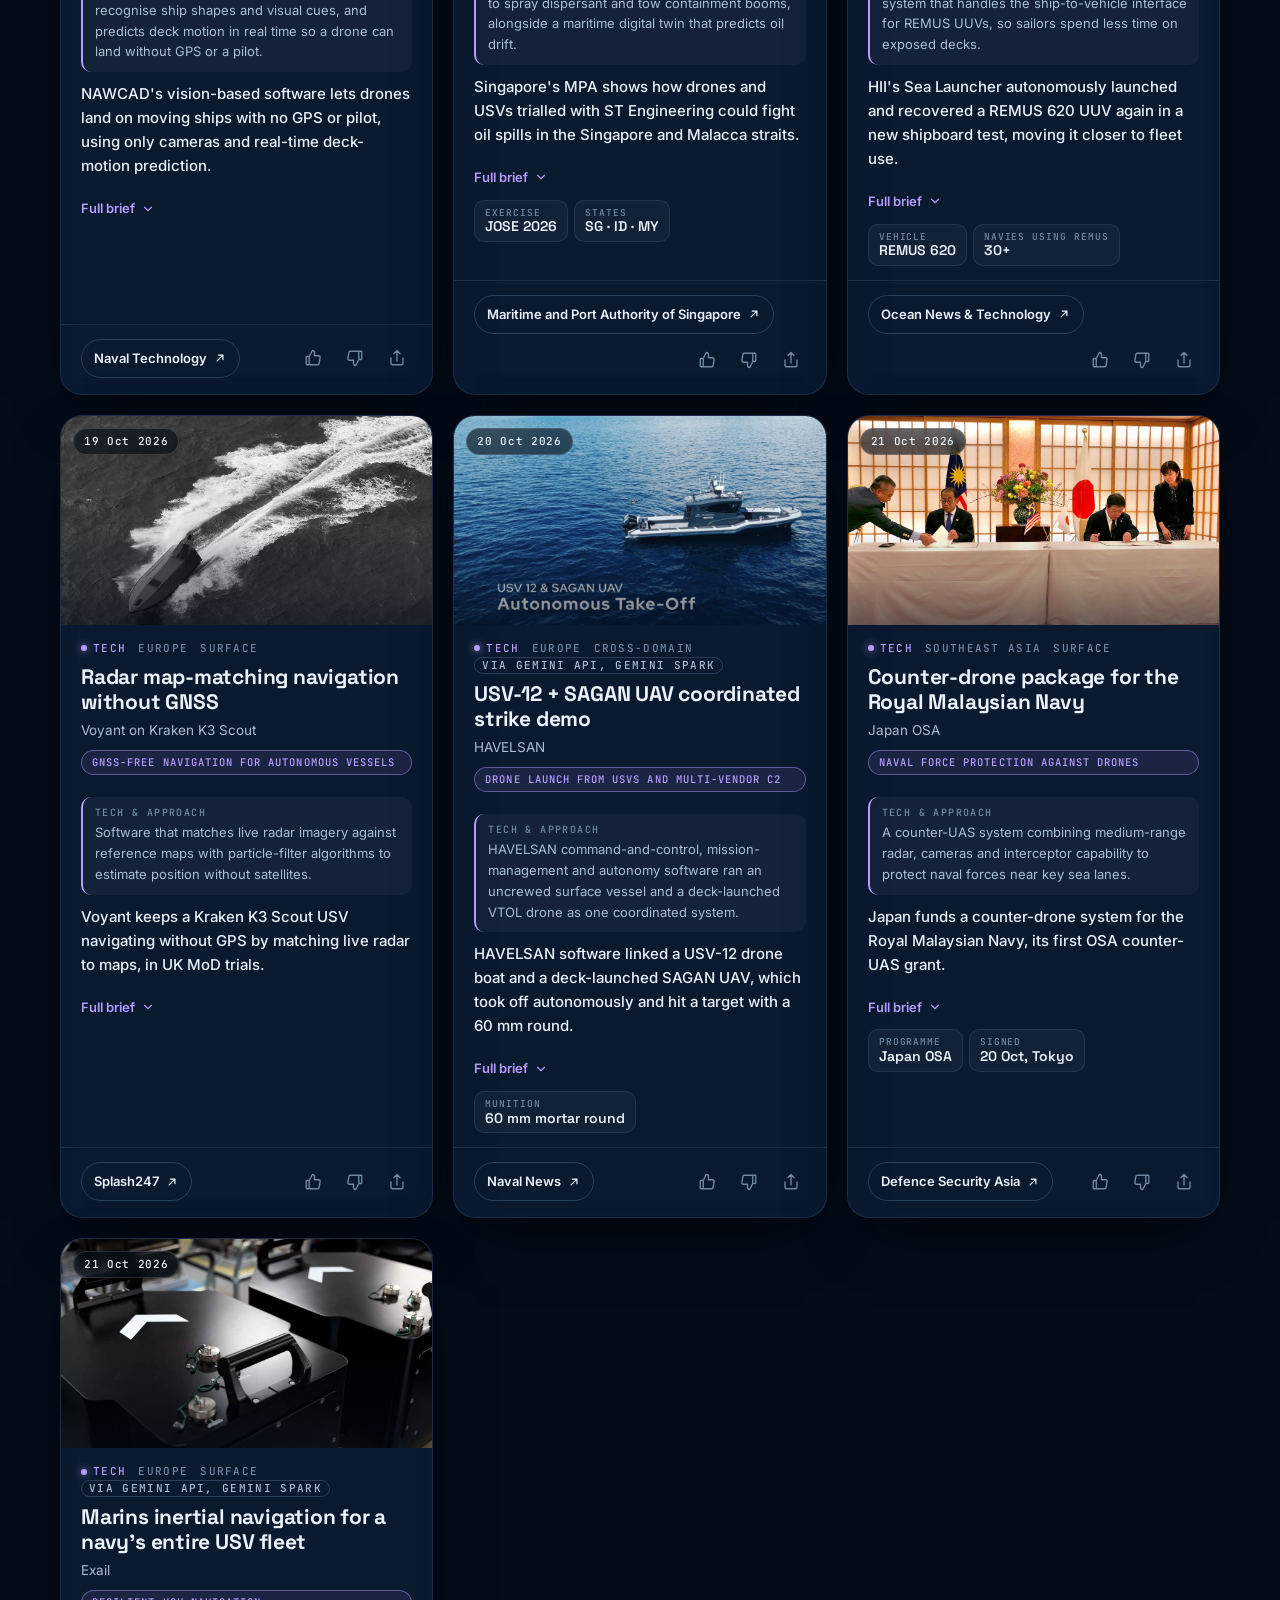
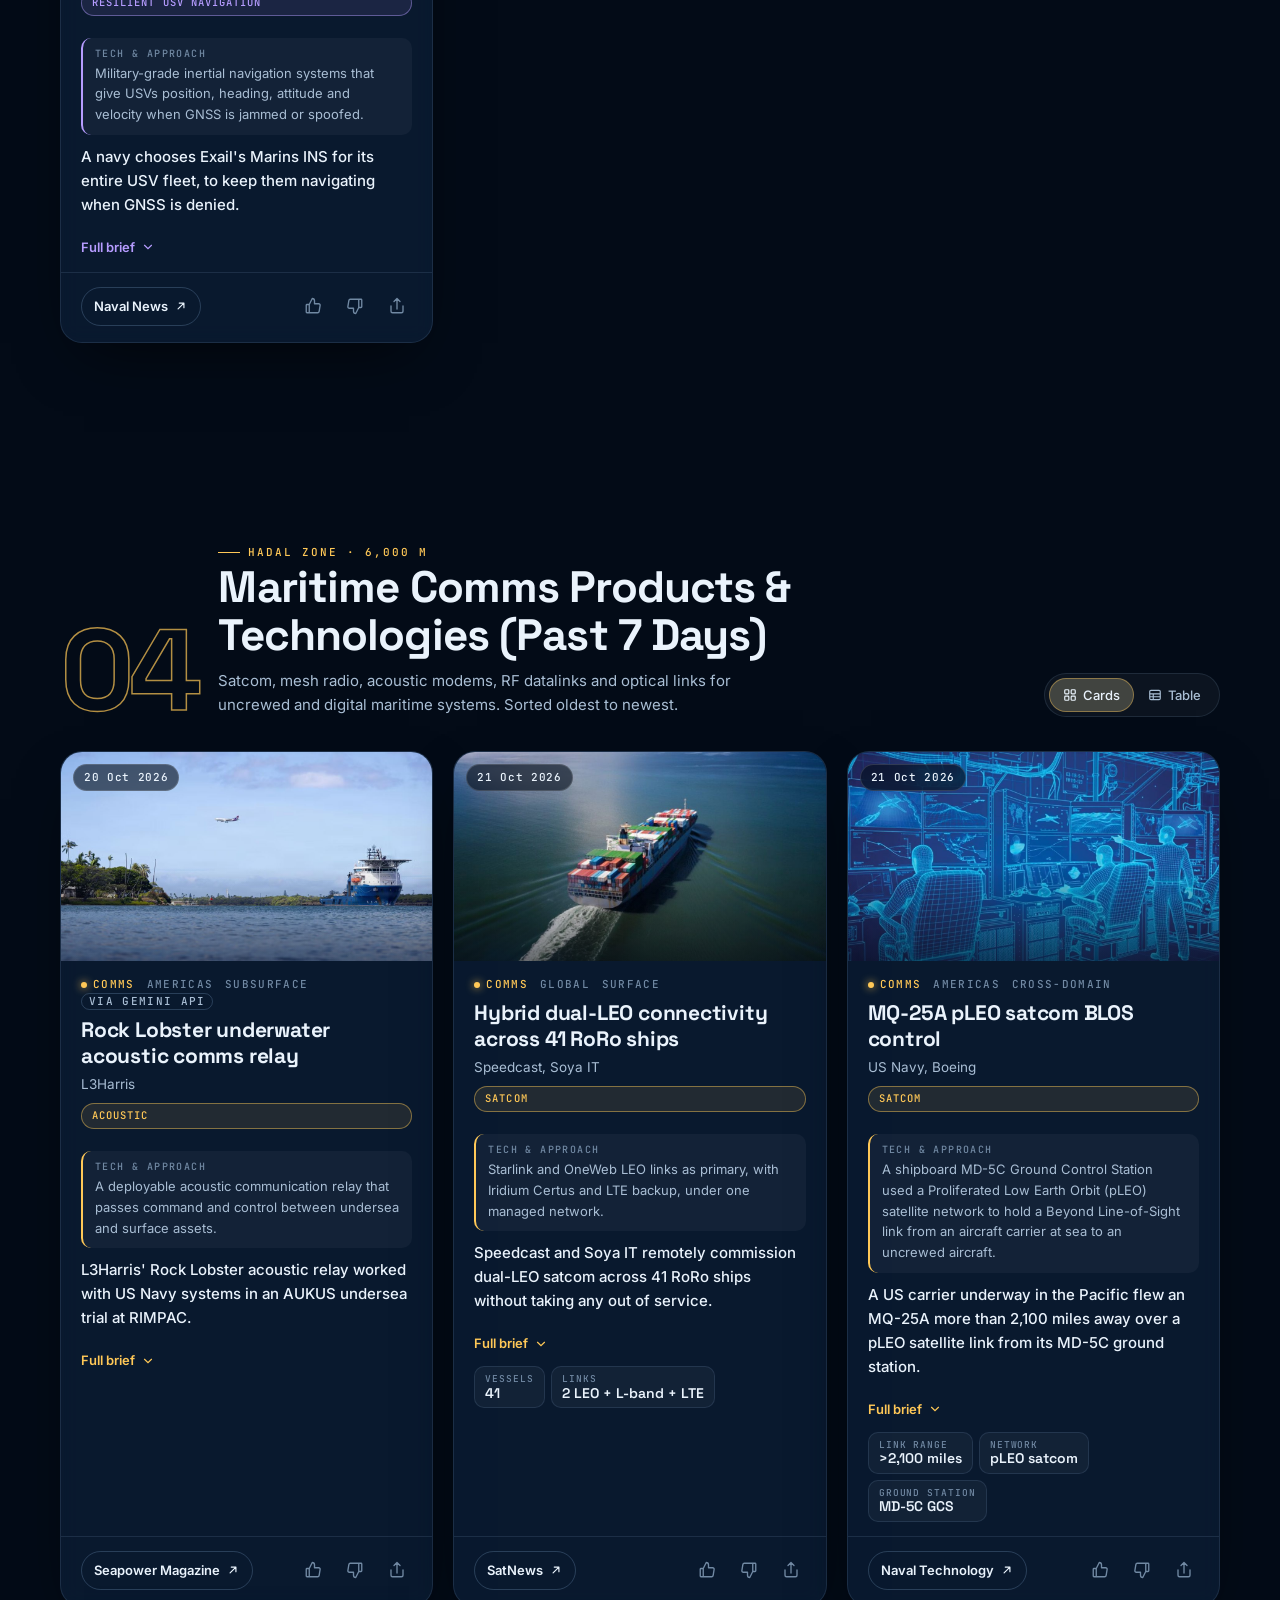
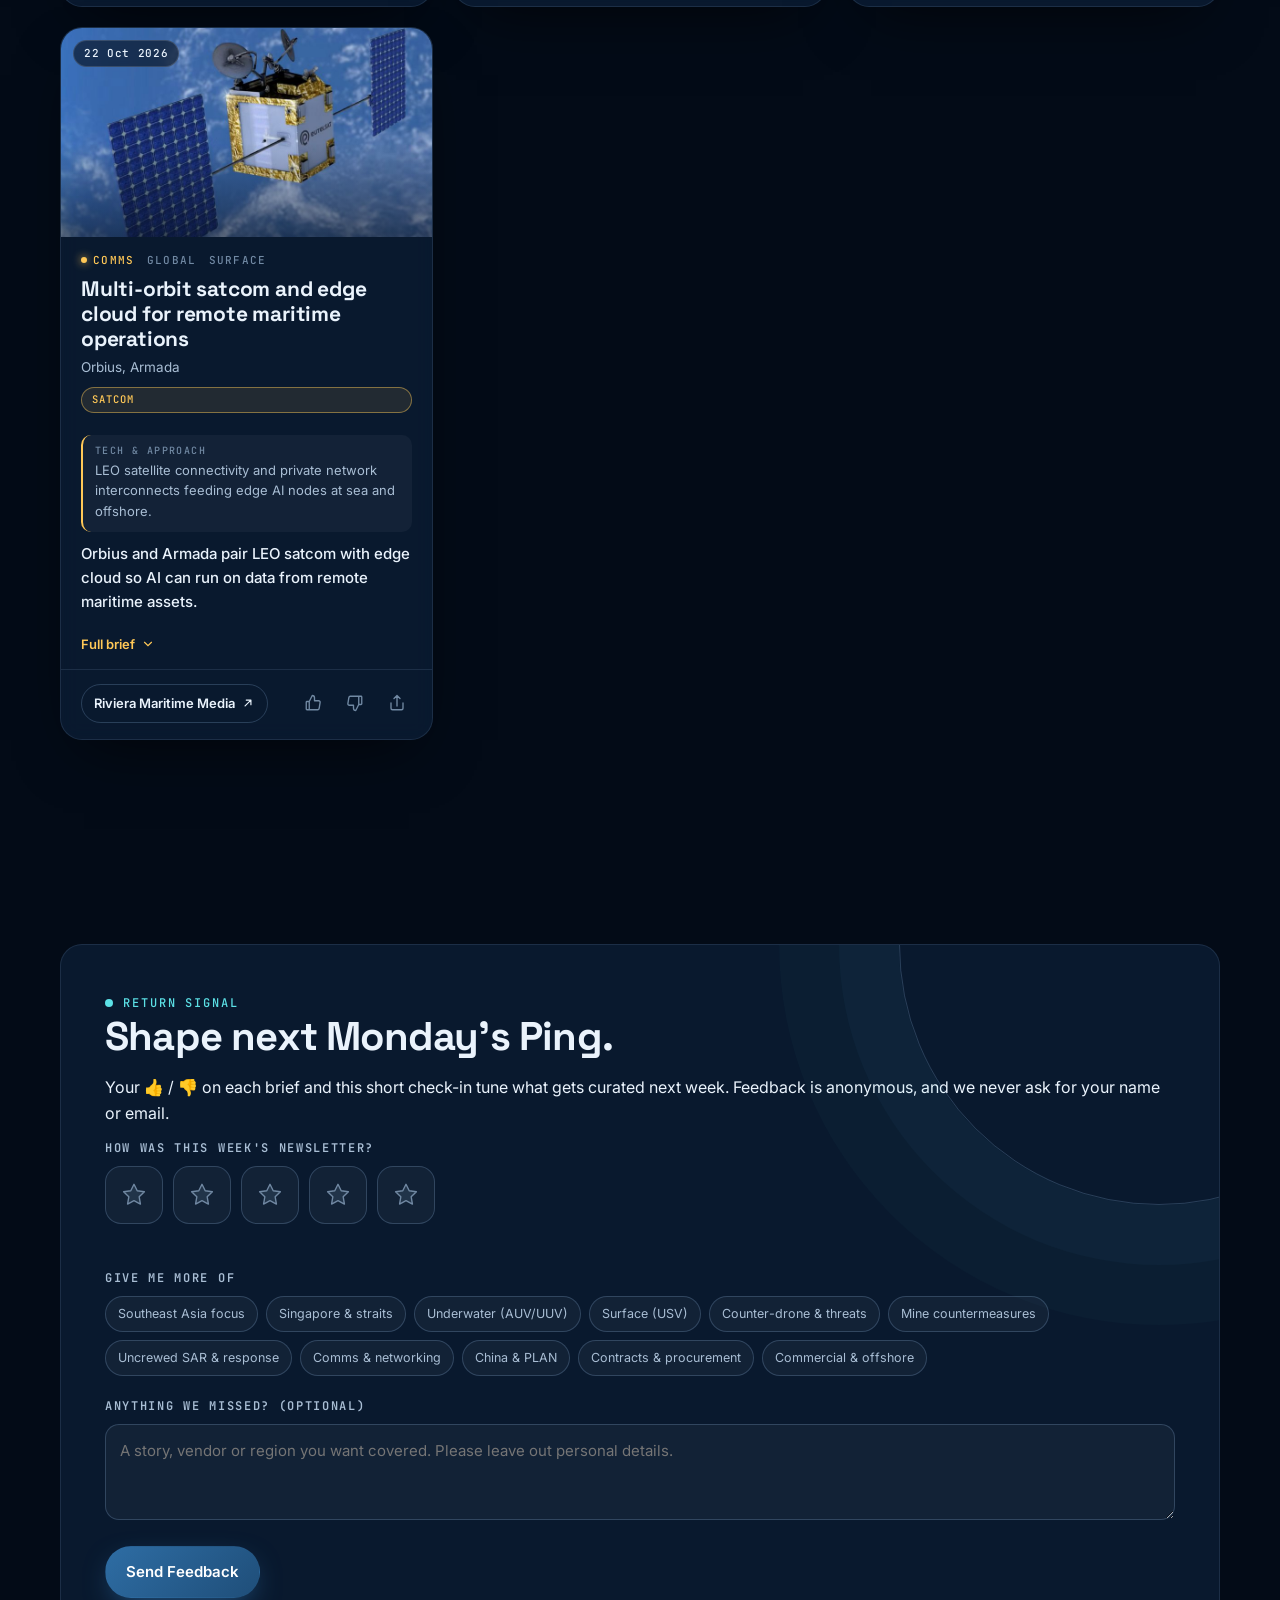
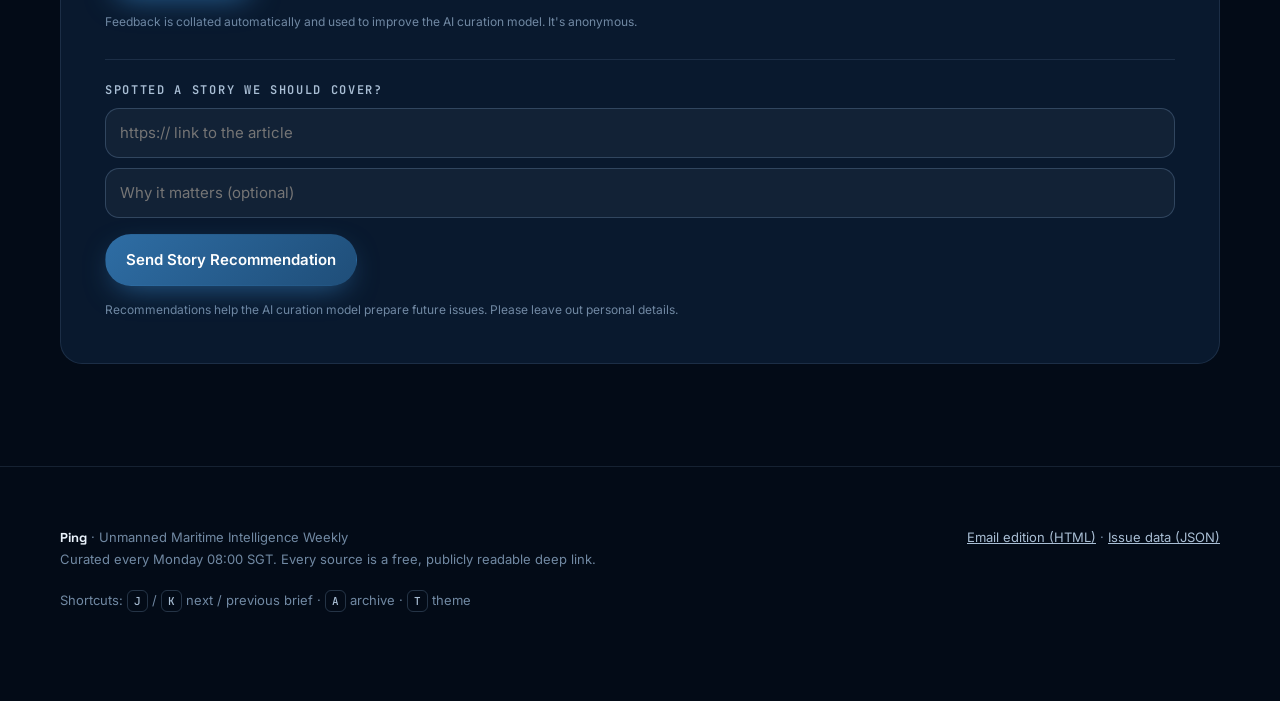
==== commit 29343ed1: "Regional story heading: keep the count with its words, roomier line spacing Co-Authored-By: Claude O" ====
--- a/index.html
+++ b/index.html
@@ -103,7 +103,7 @@
 
   <script src="assets/config.js?v=8130384e35"></script>
   <script src="assets/world-dots.js?v=f8adfb9ac0"></script>
-  <script src="assets/app.js?v=ae413f9c12"></script>
+  <script src="assets/app.js?v=e5fb59d701"></script>
   <script src="assets/analytics.js?v=ab99383cc4"></script>
 </body>
 </html>
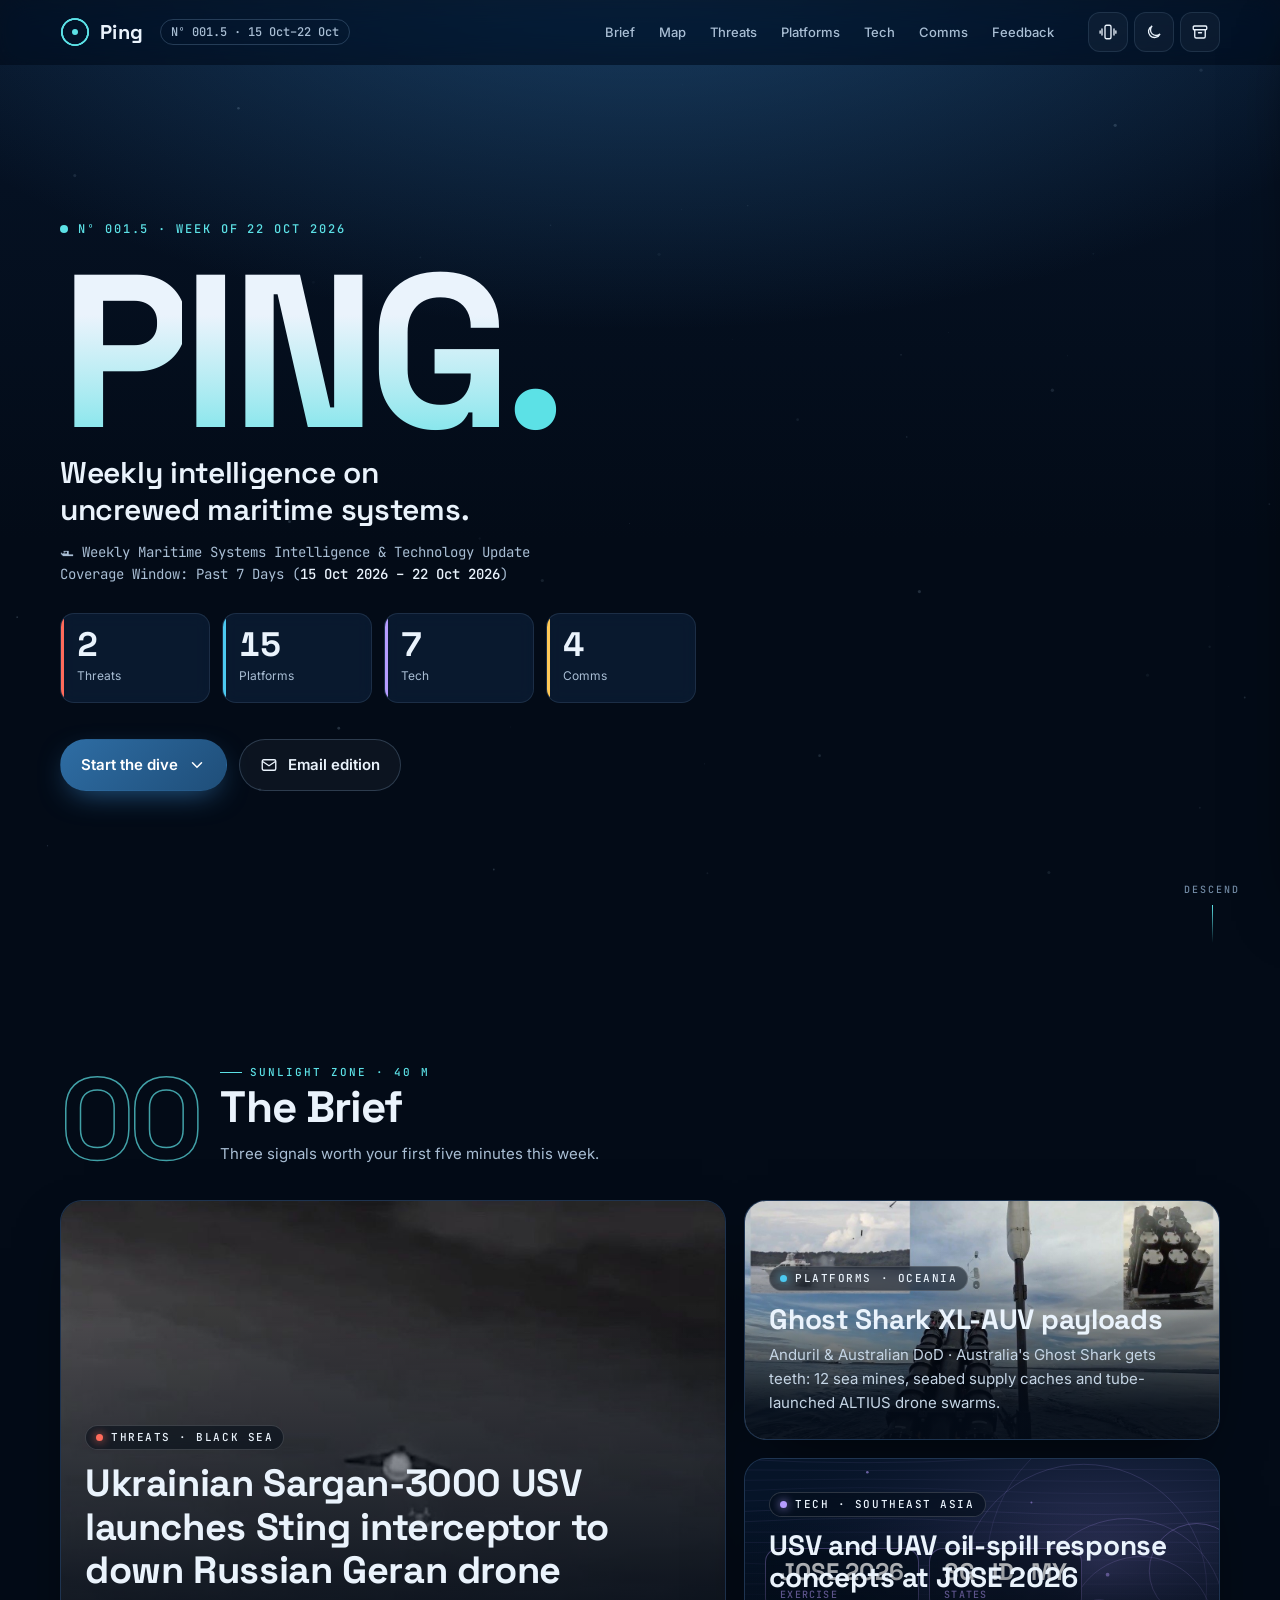
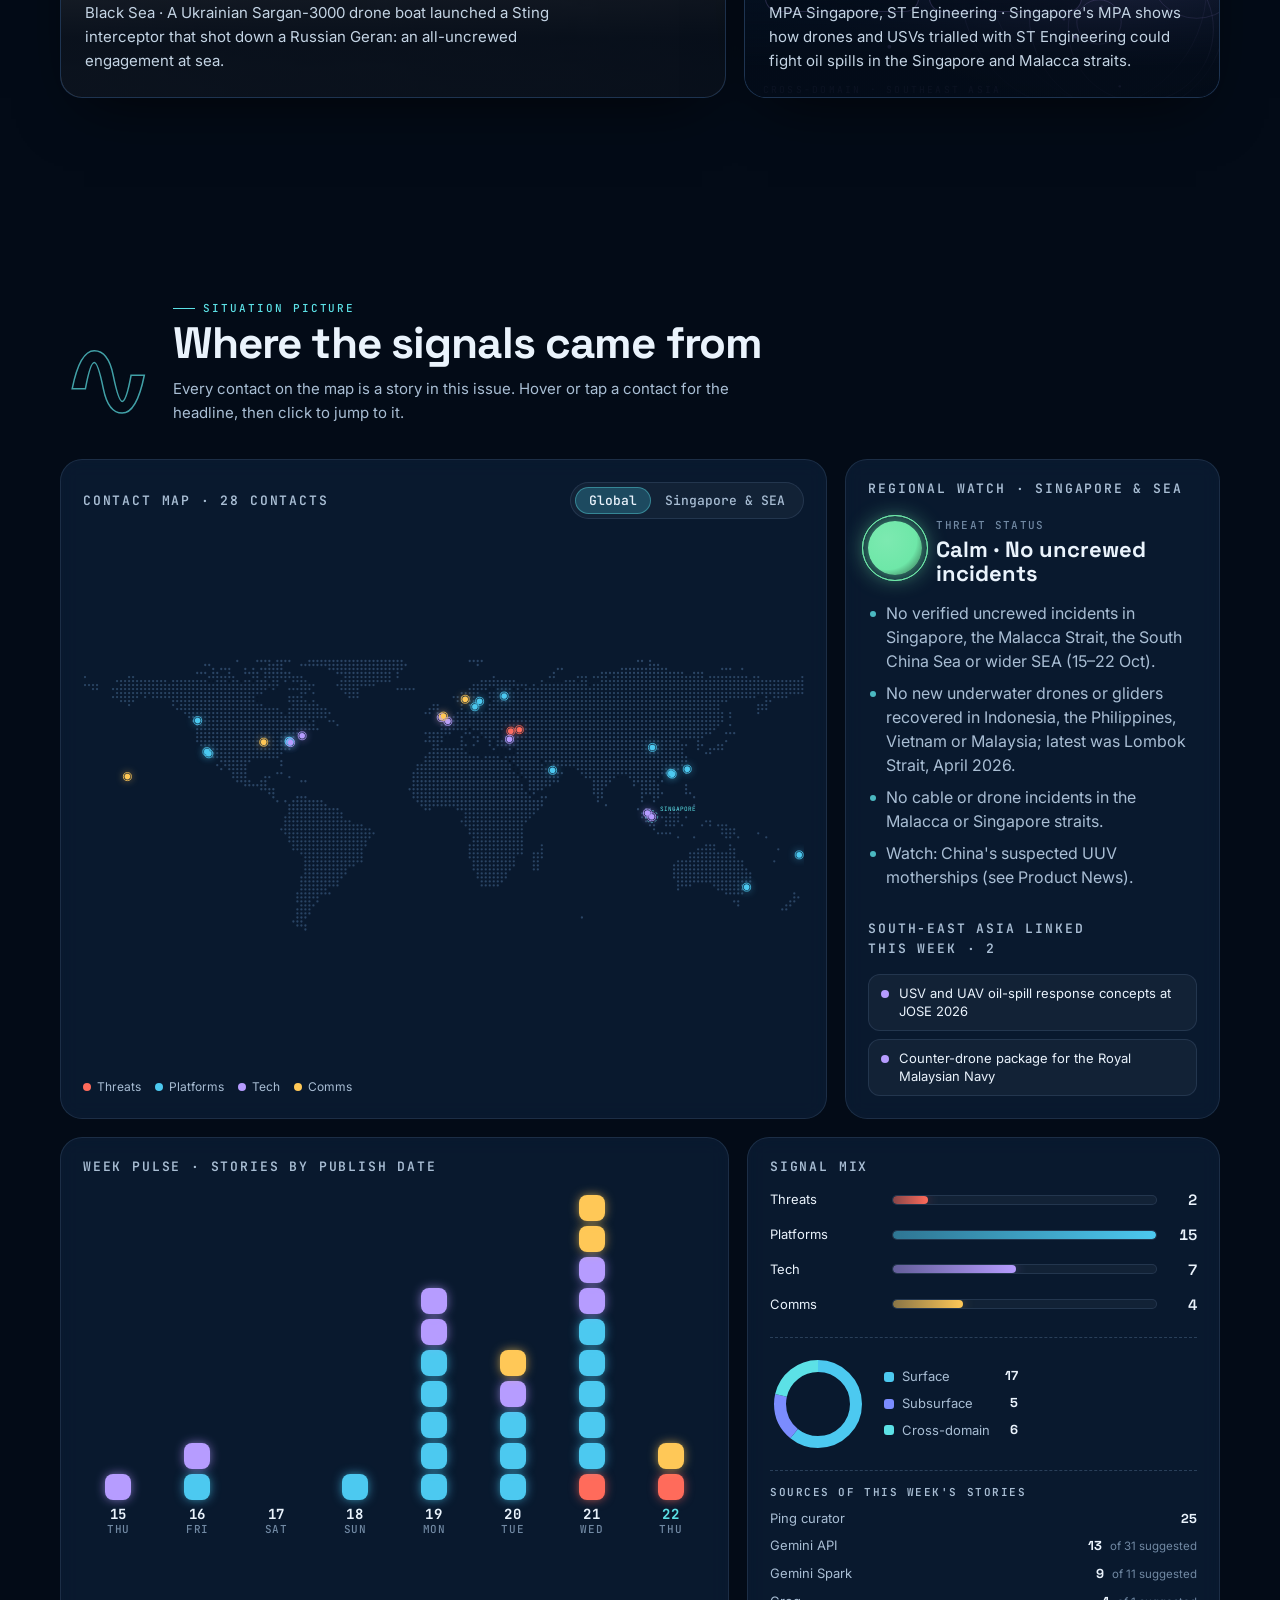
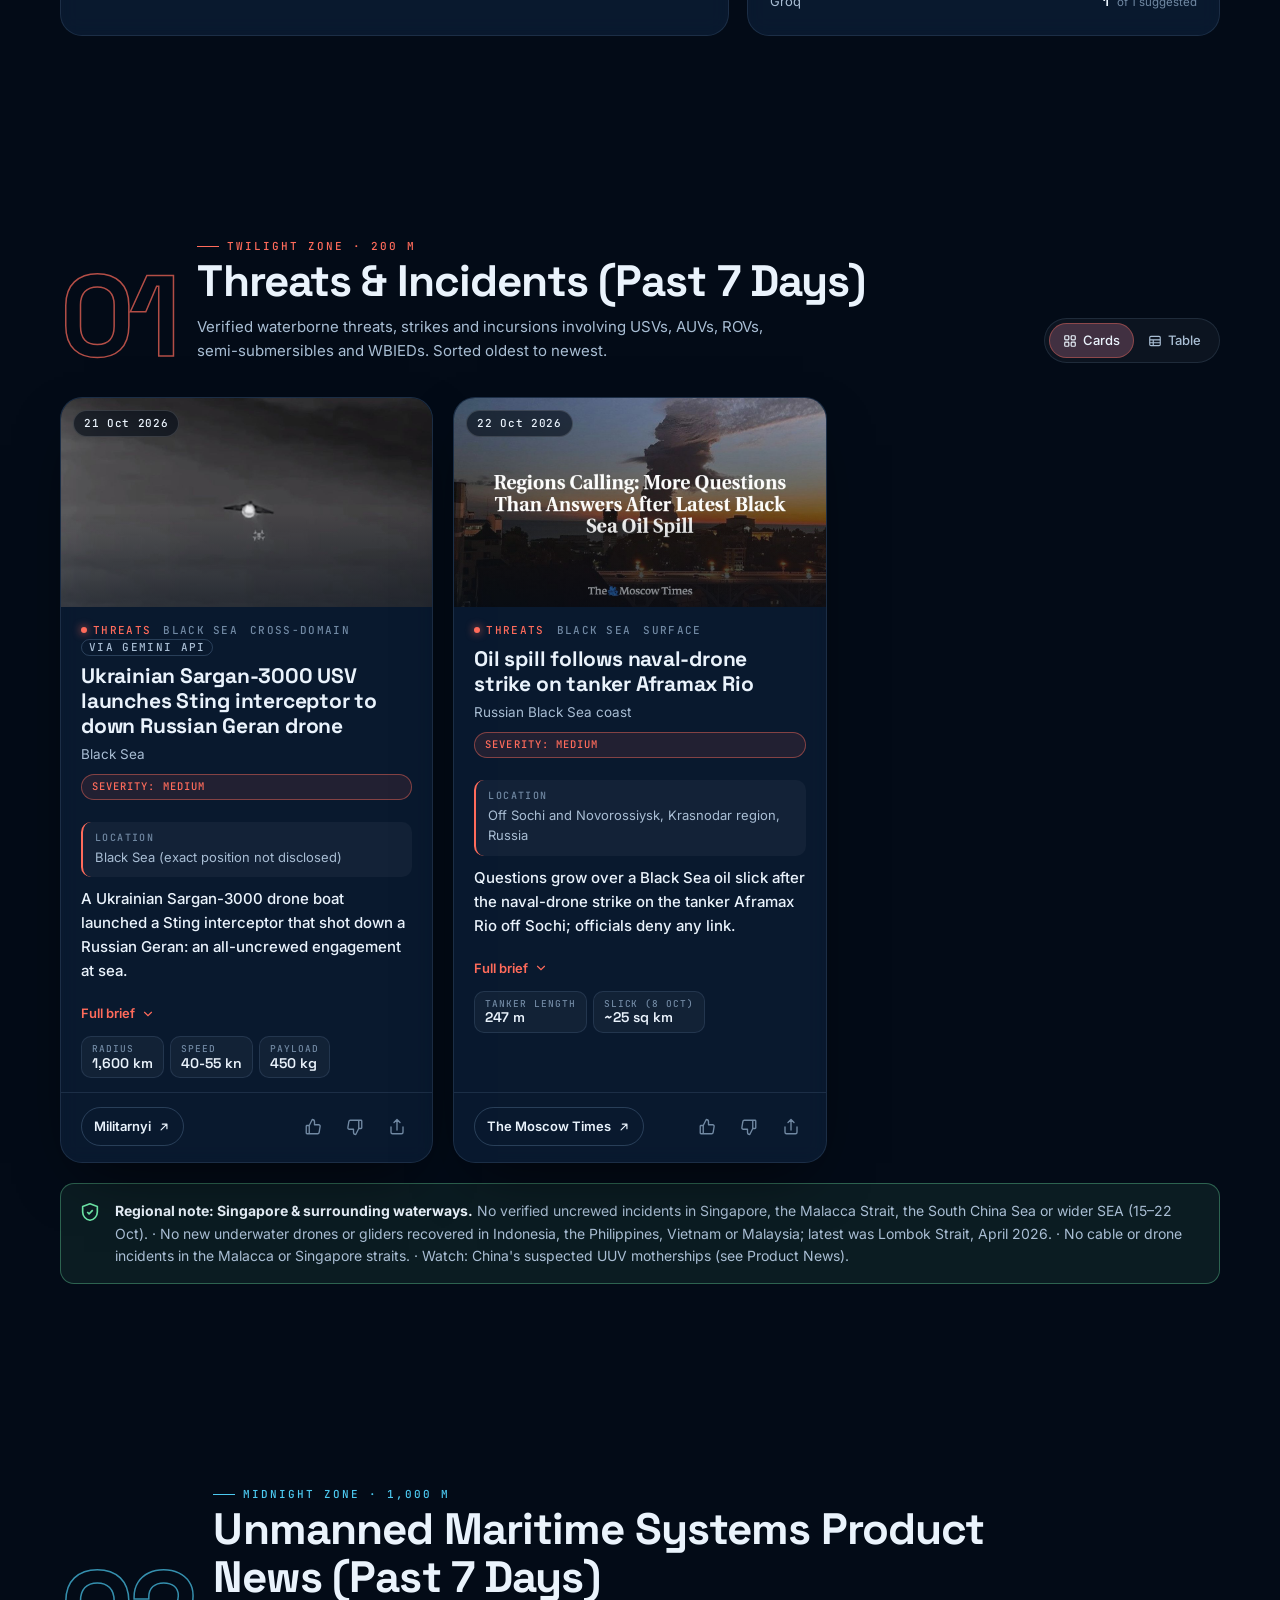
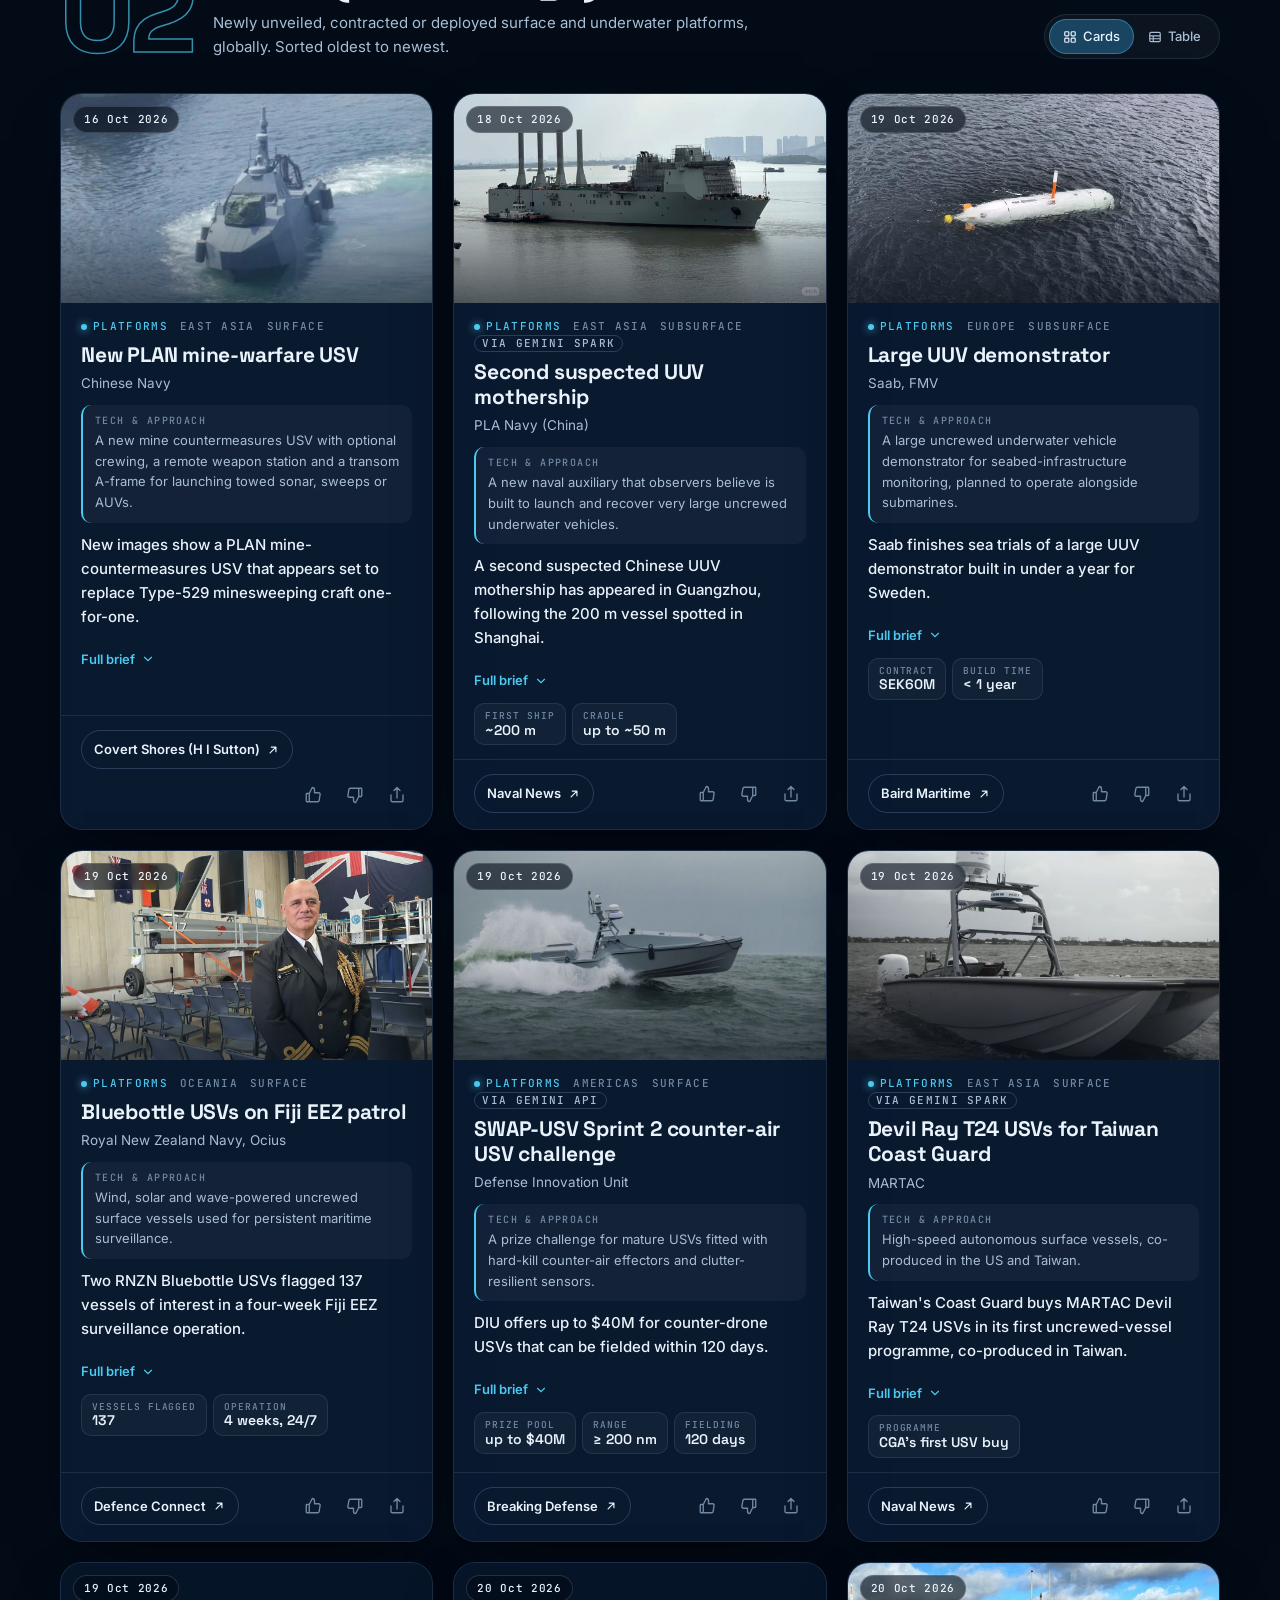
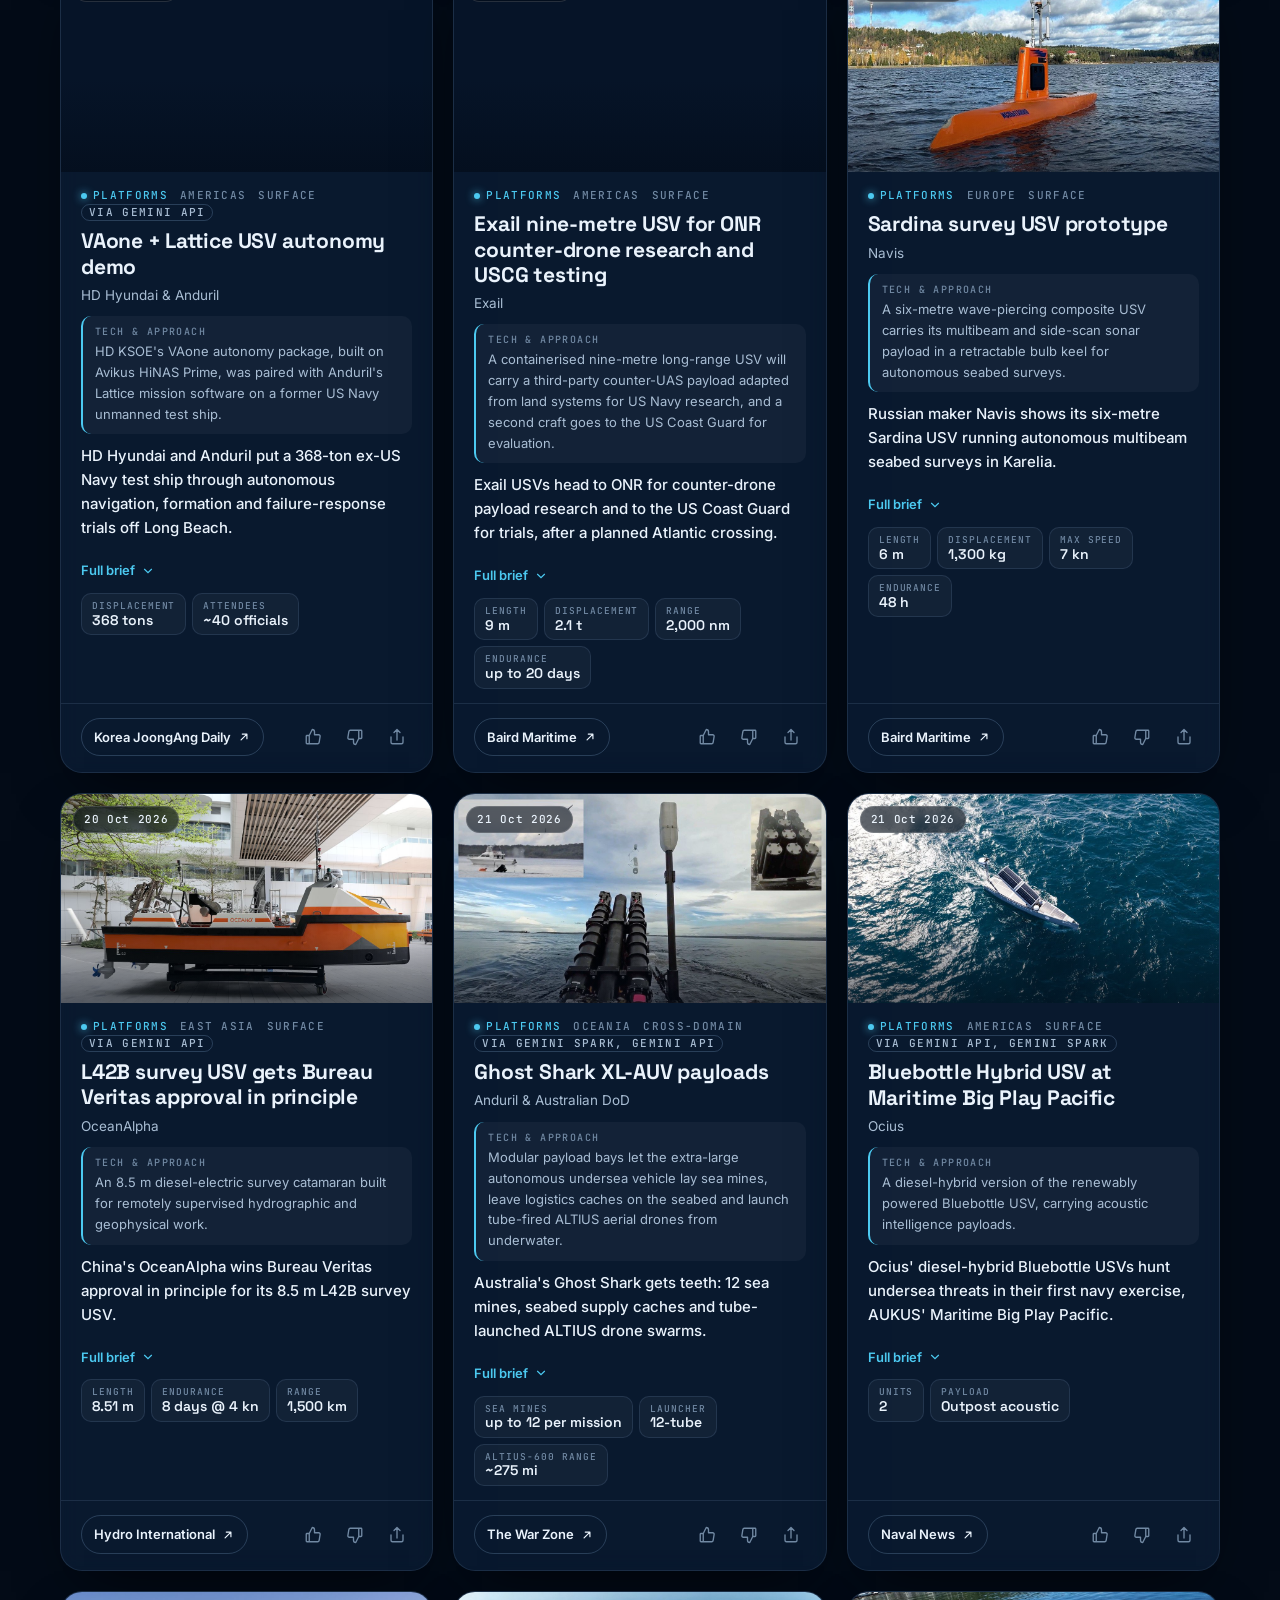
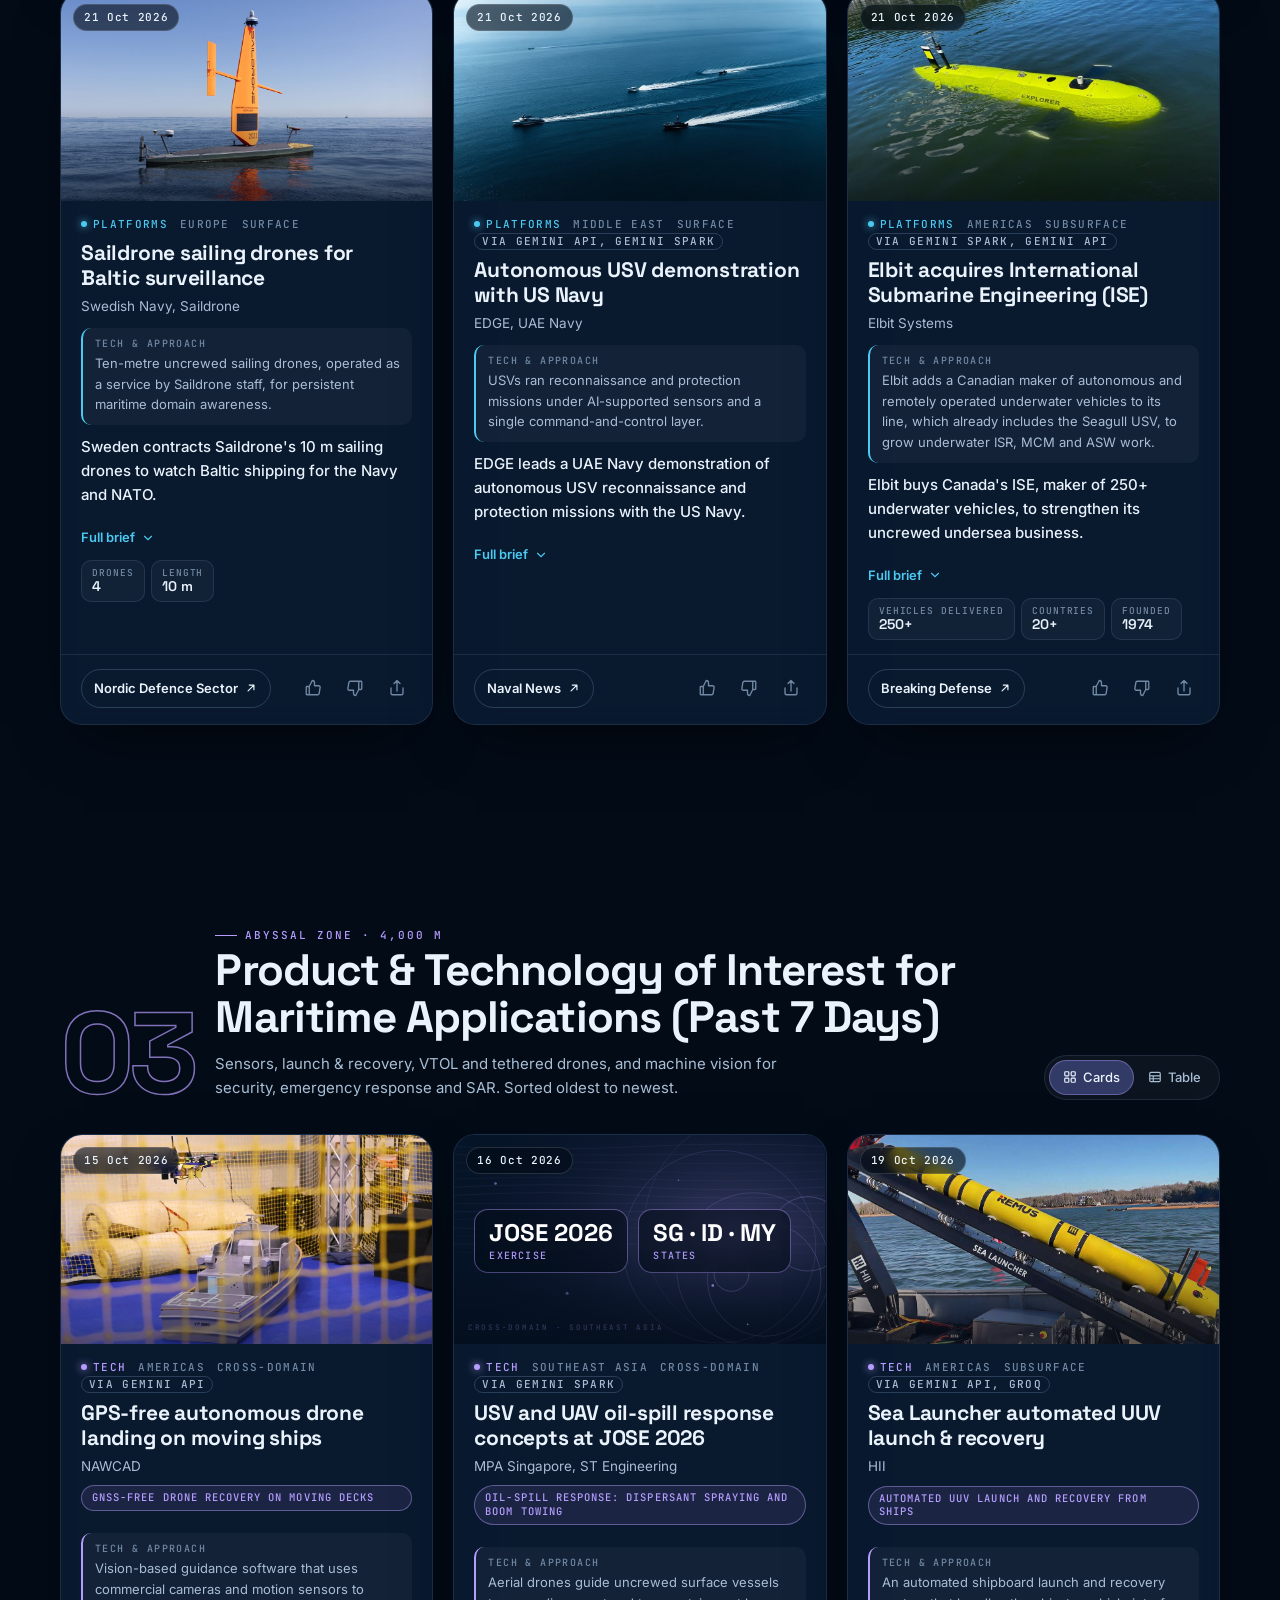
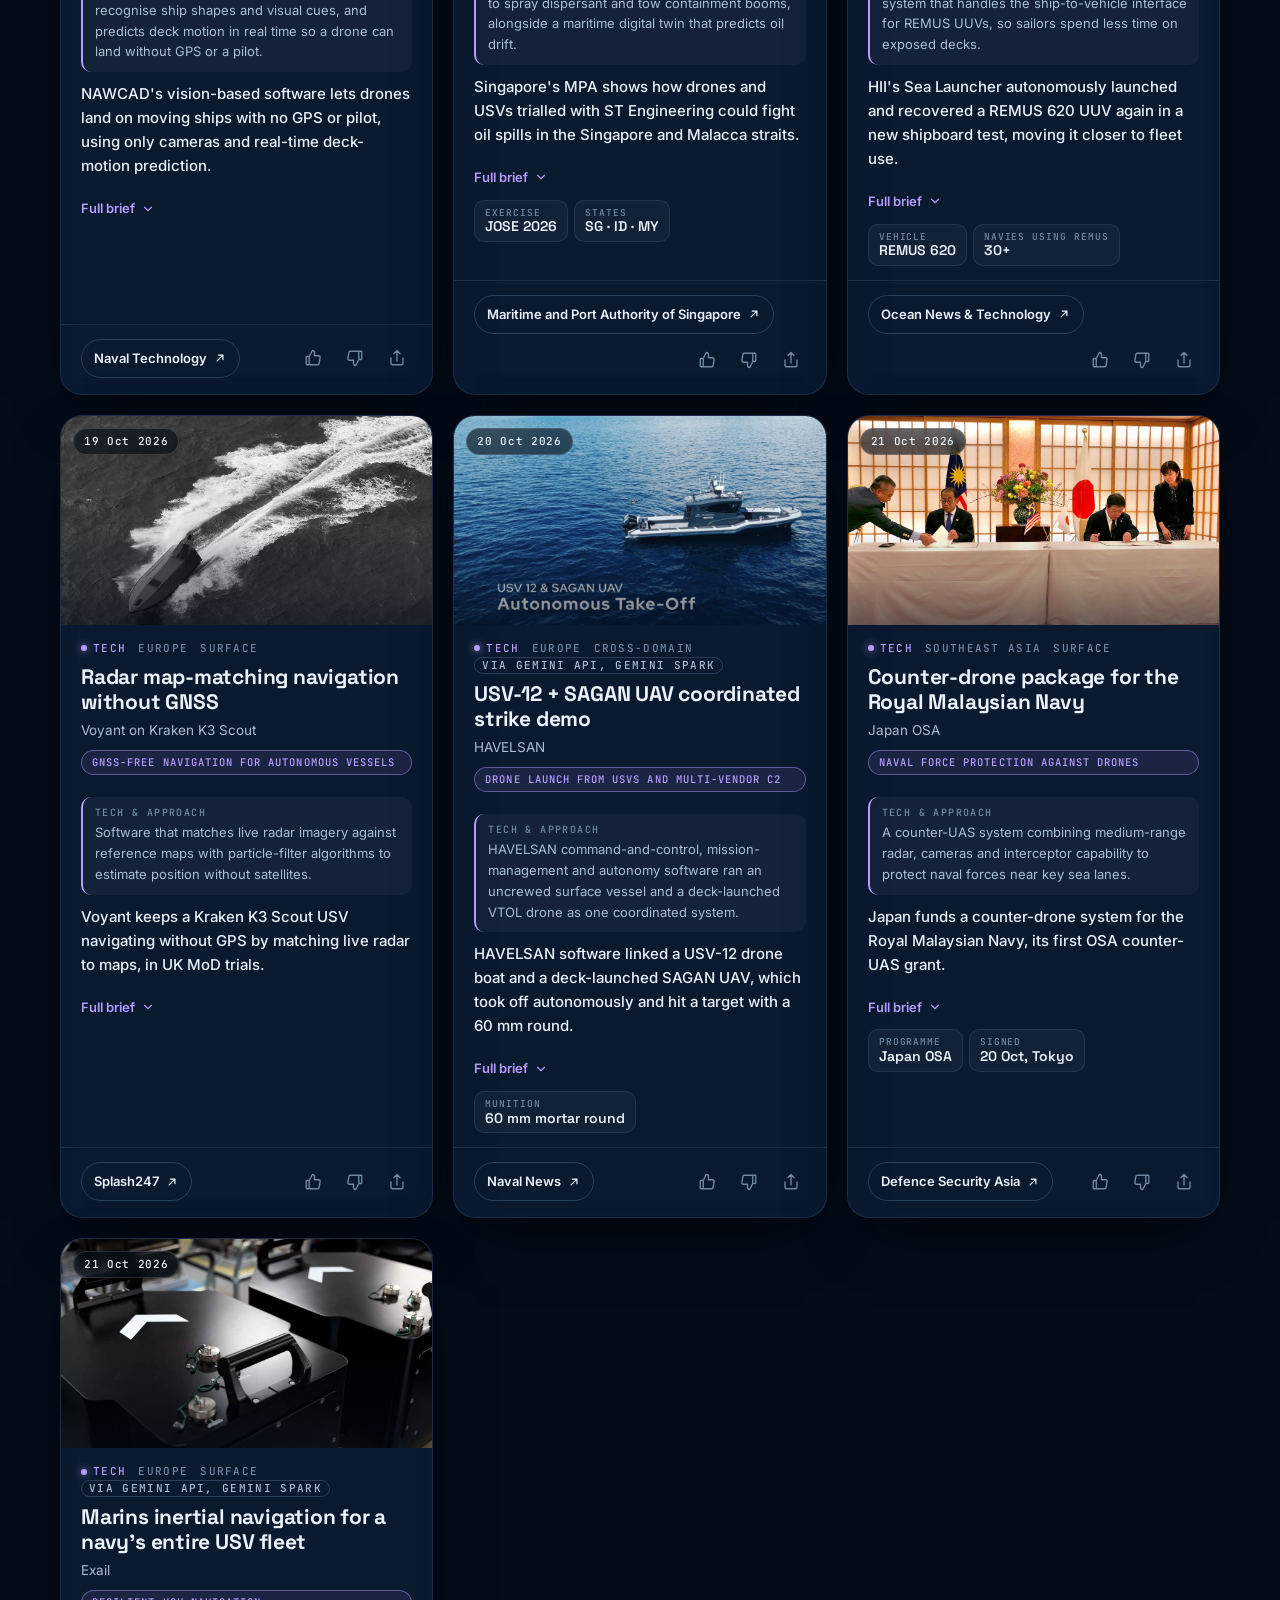
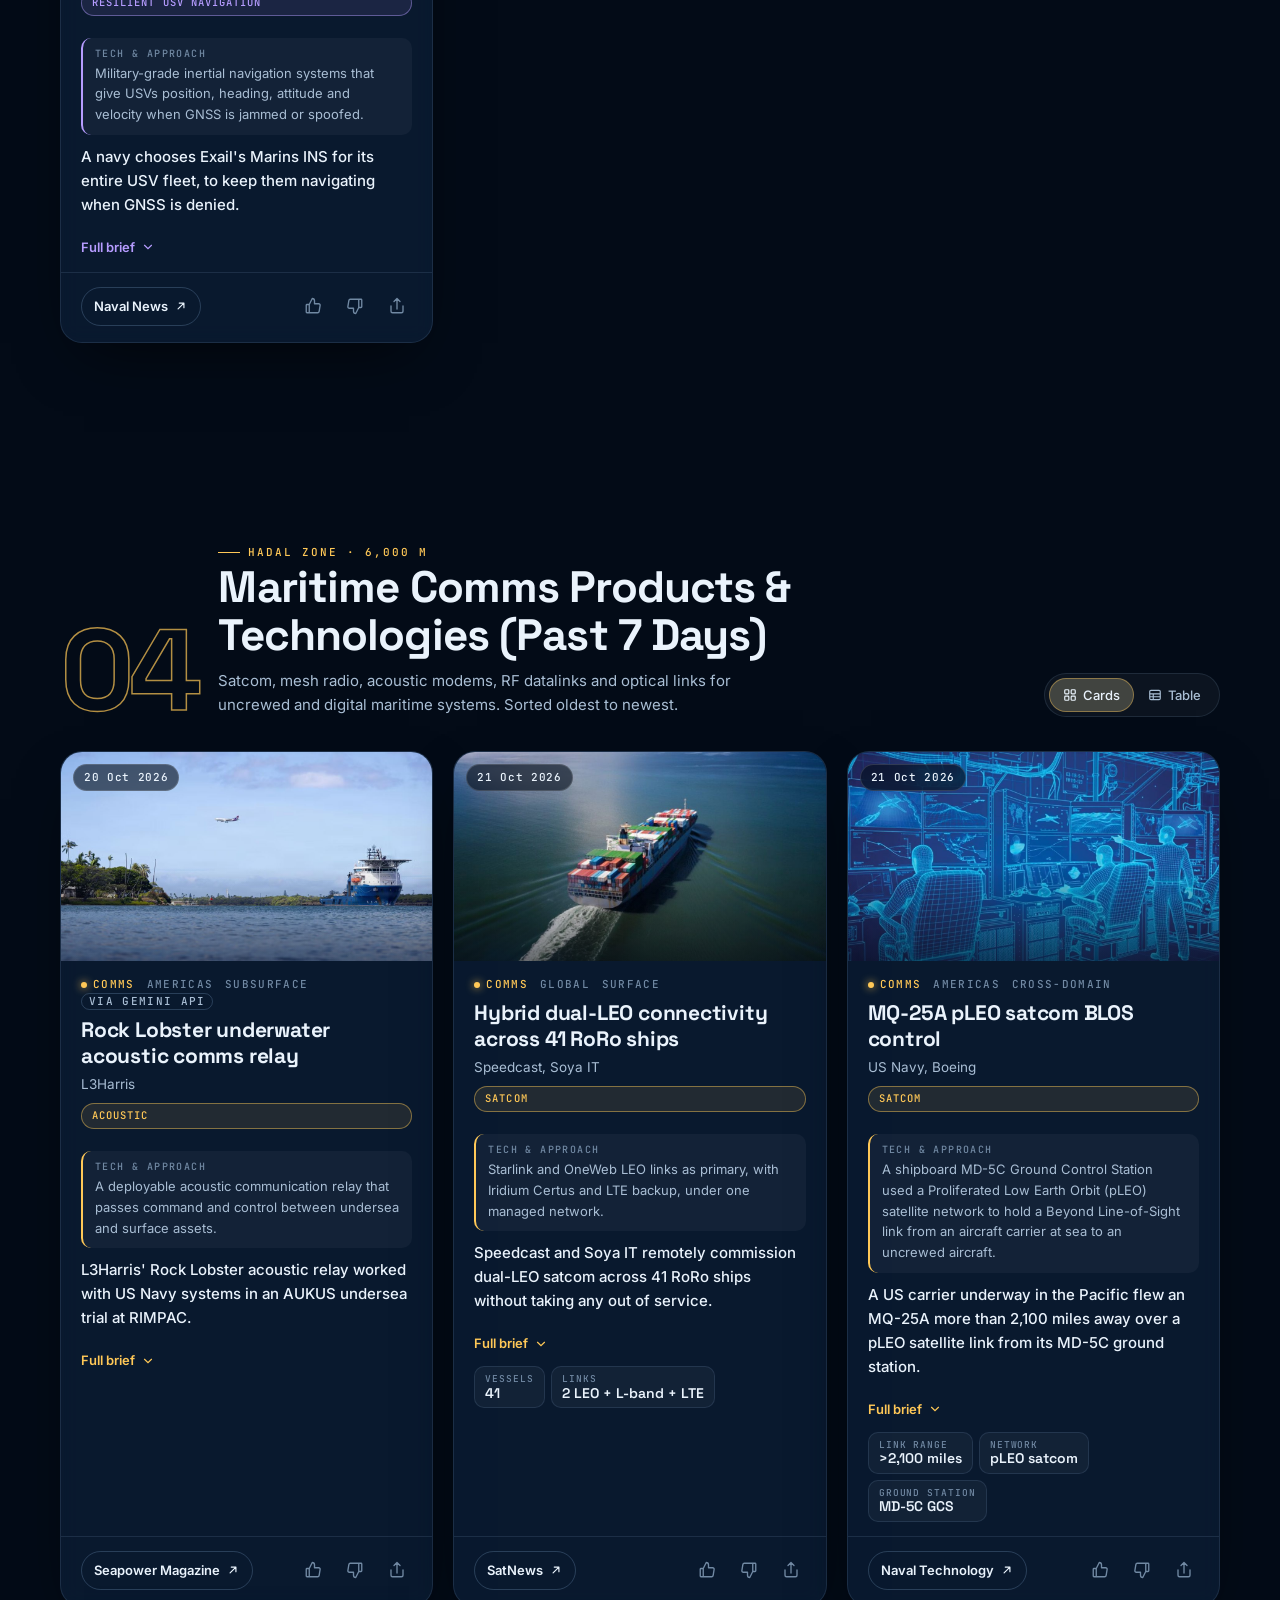
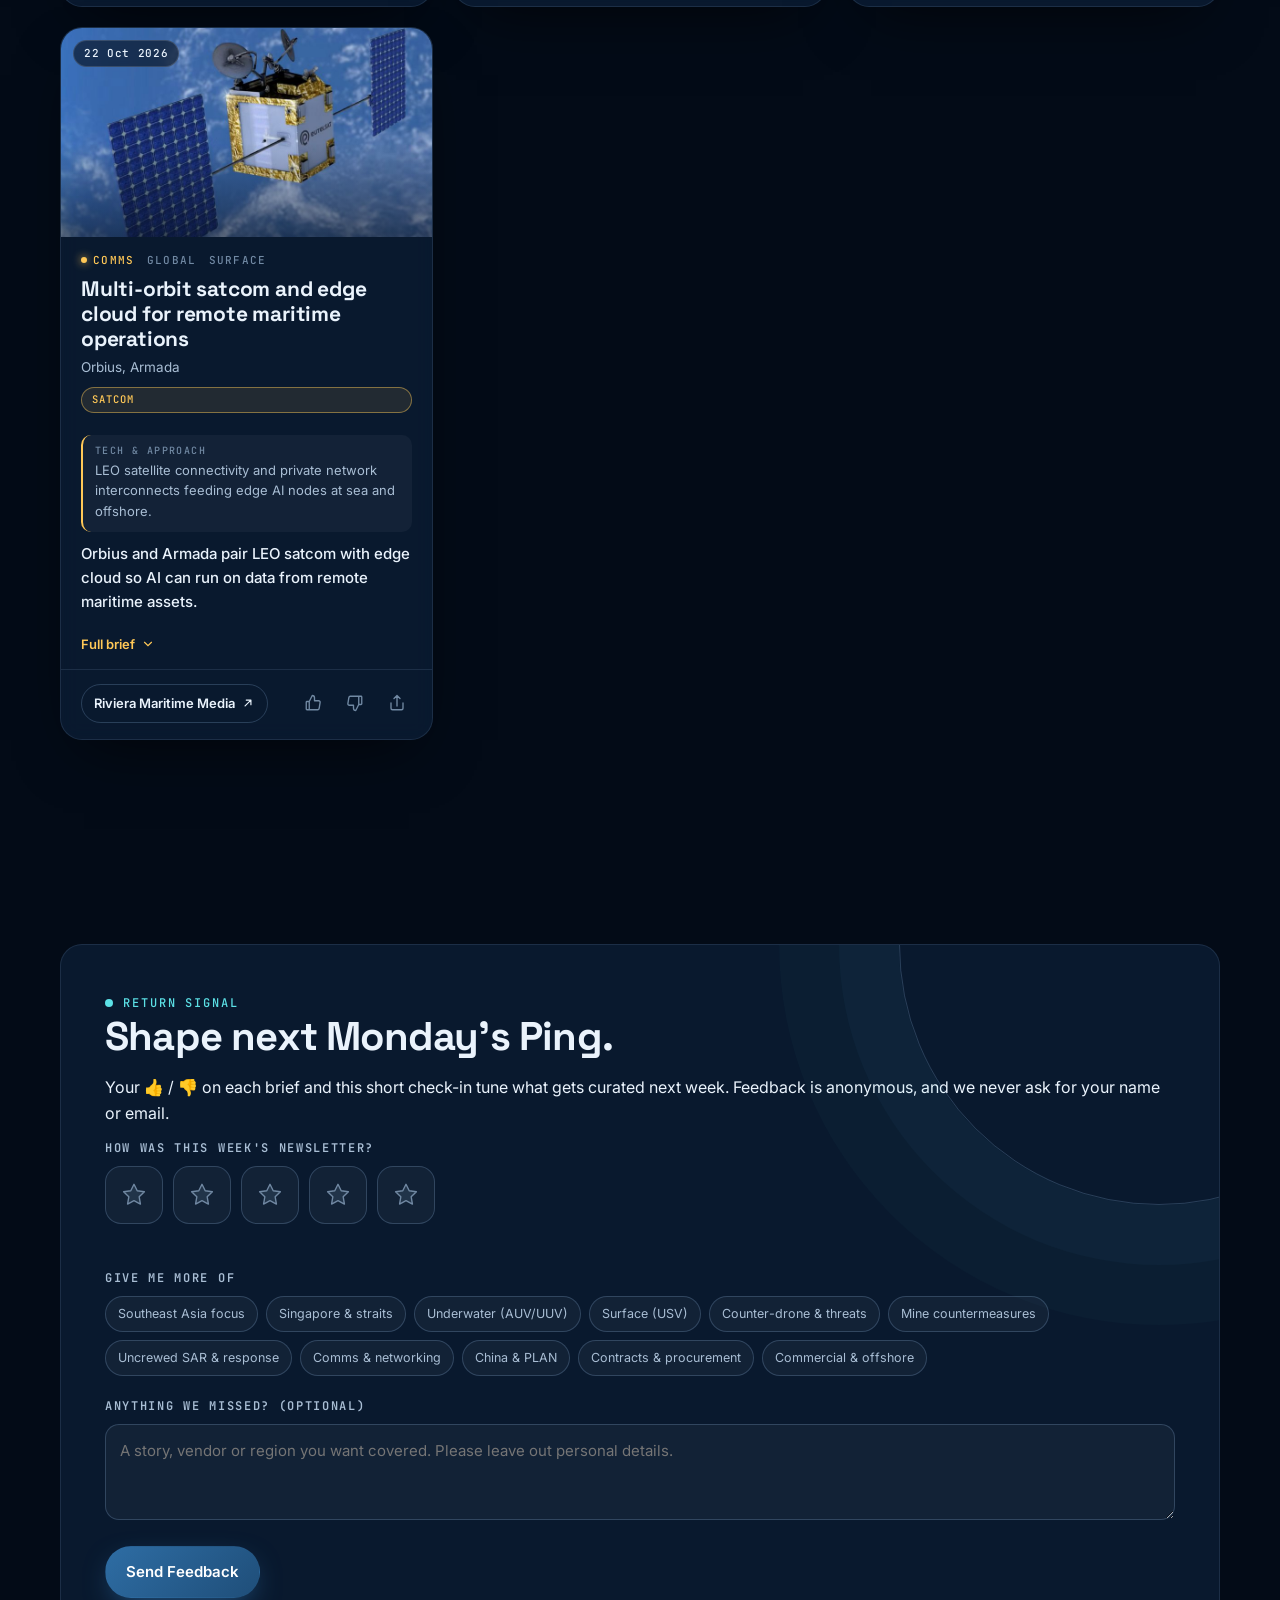
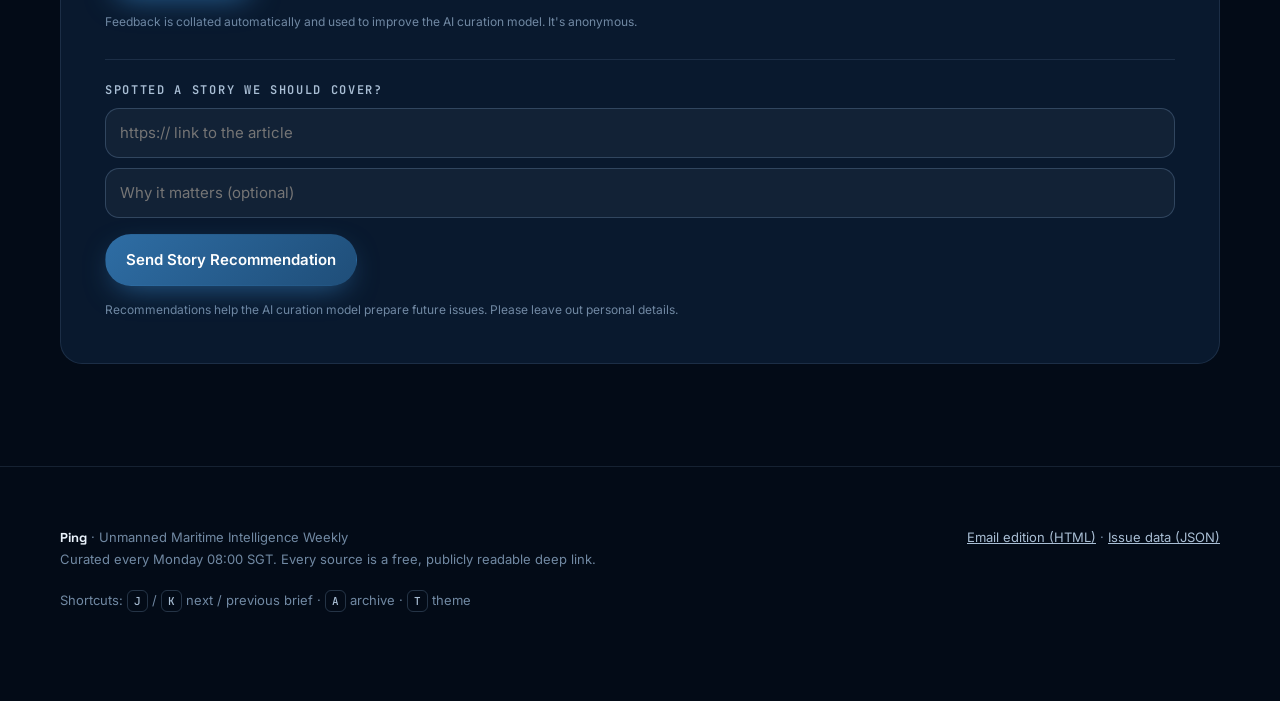
==== commit cadadb64: "Regional story heading: South-East Asia Co-Authored-By: Claude Opus 5.5 <noreply@anthropic.com> Clau" ====
--- a/index.html
+++ b/index.html
@@ -103,7 +103,7 @@
 
   <script src="assets/config.js?v=8130384e35"></script>
   <script src="assets/world-dots.js?v=f8adfb9ac0"></script>
-  <script src="assets/app.js?v=e5fb59d701"></script>
+  <script src="assets/app.js?v=fb459934ad"></script>
   <script src="assets/analytics.js?v=ab99383cc4"></script>
 </body>
 </html>
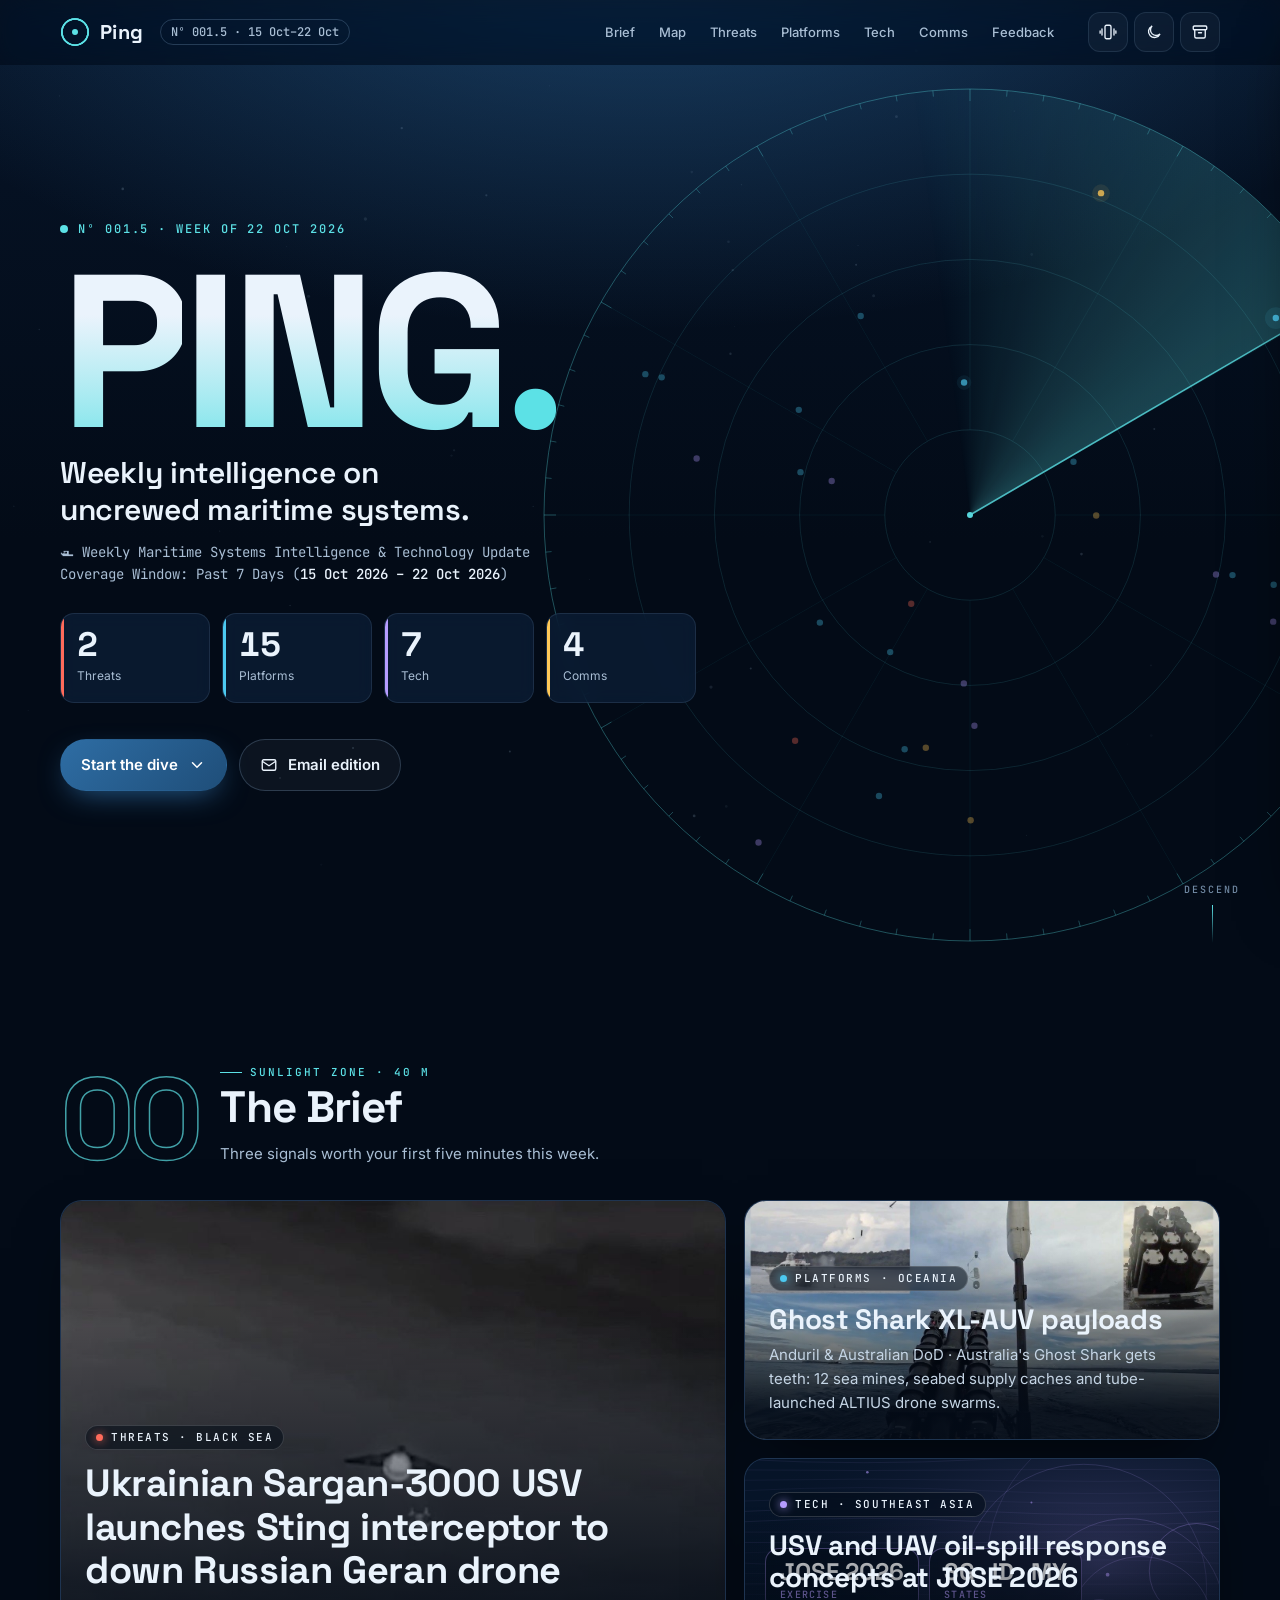
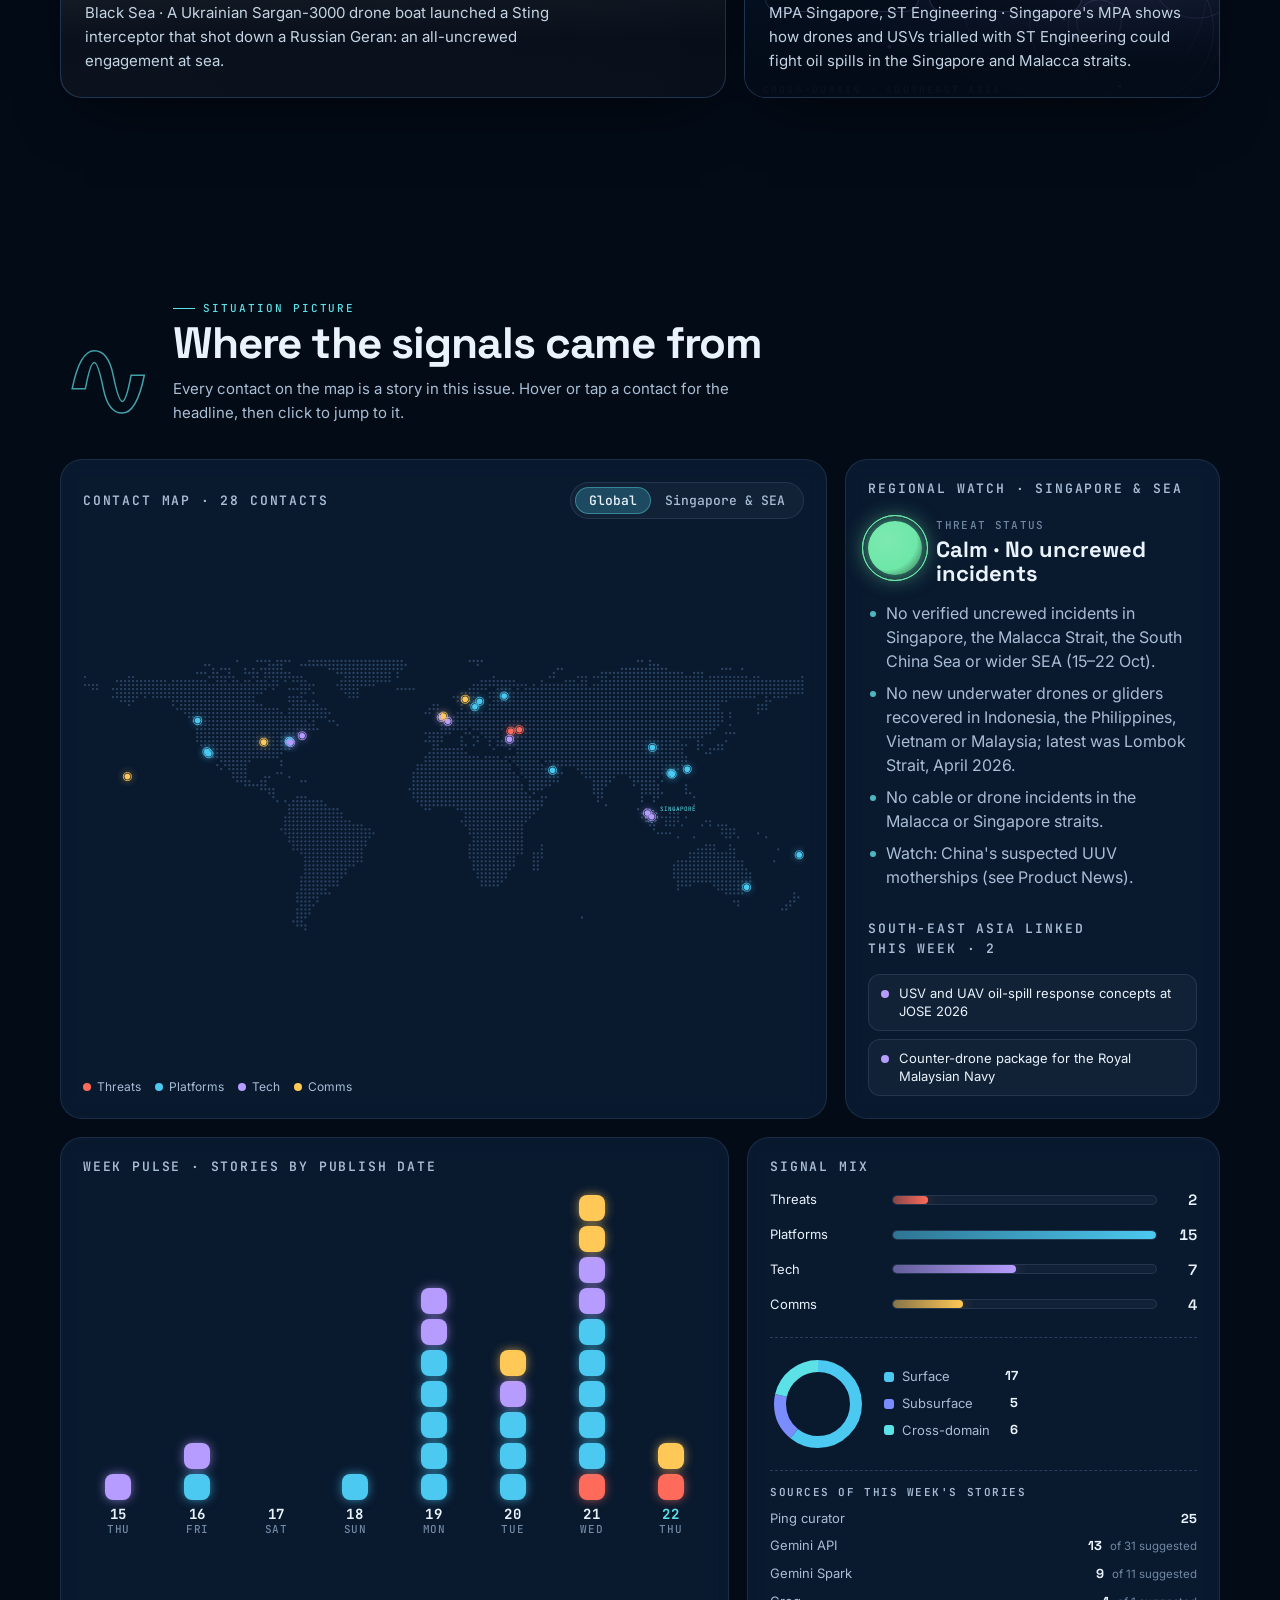
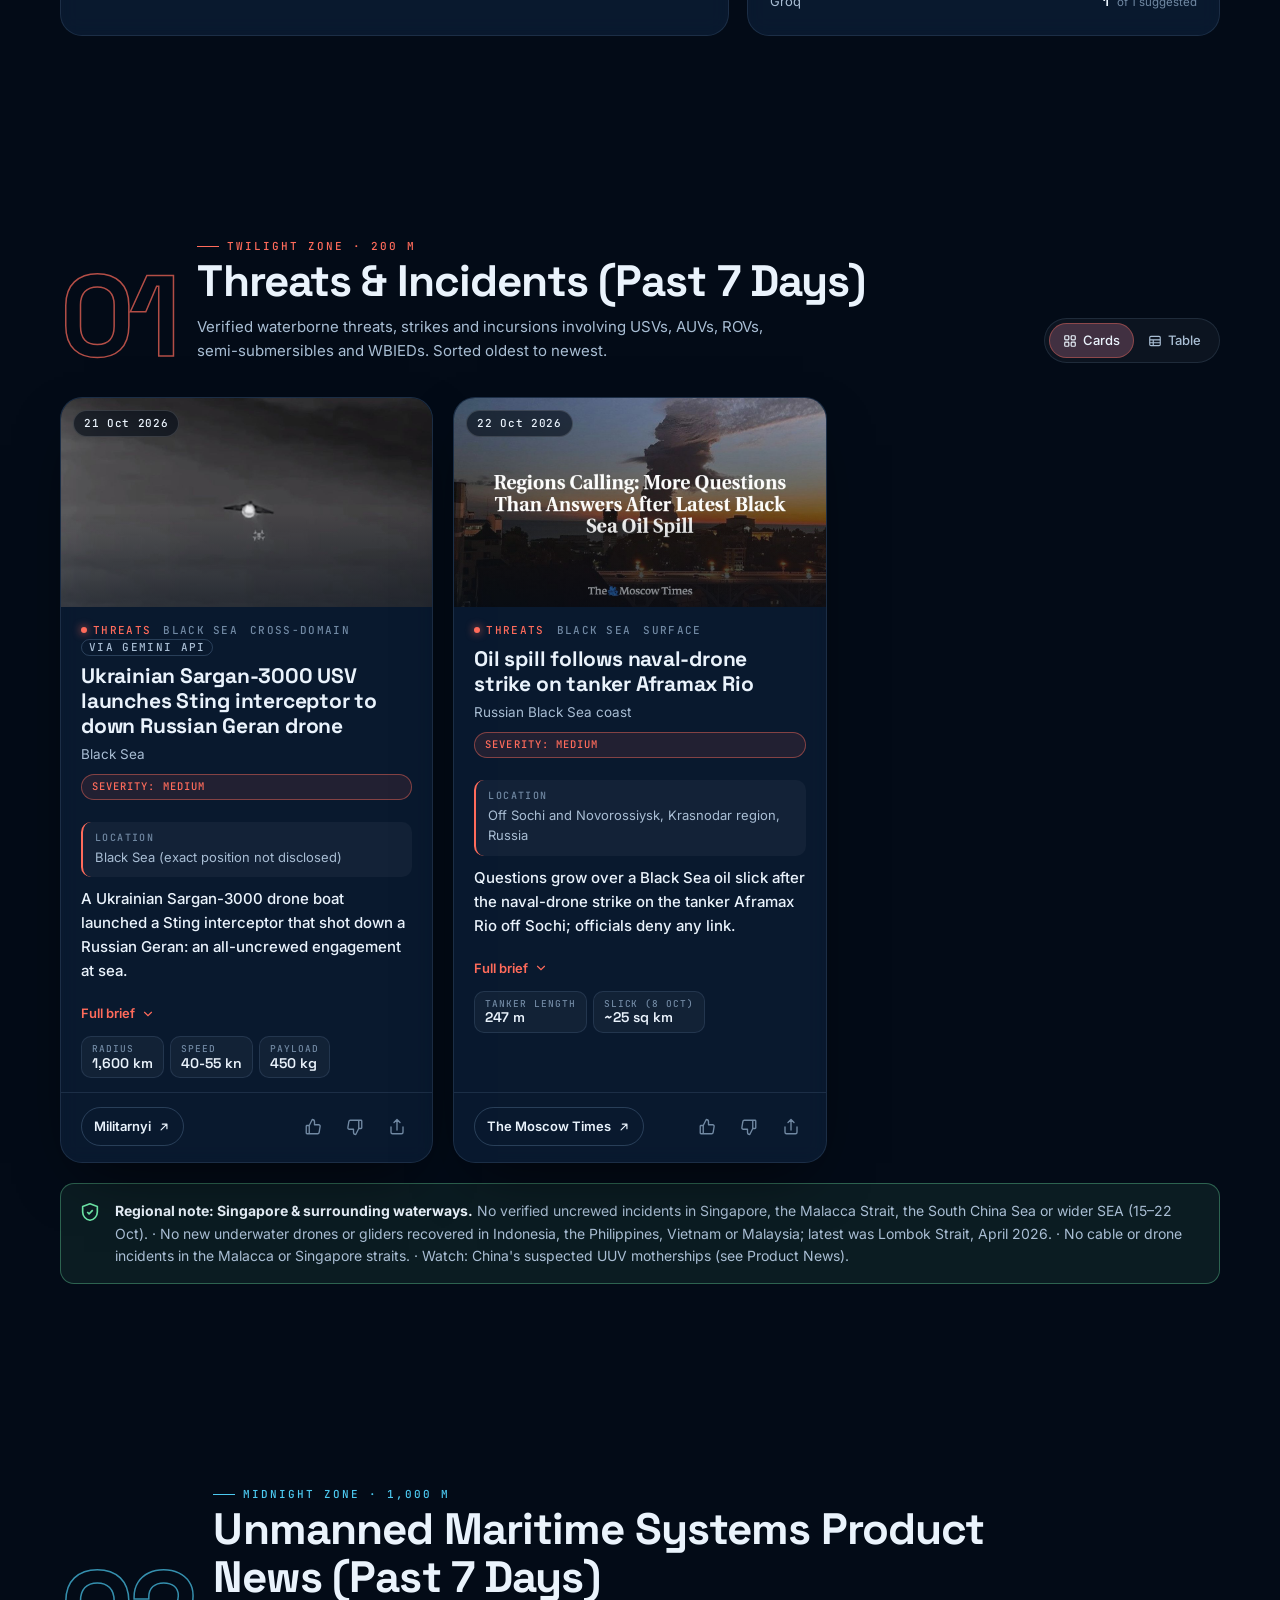
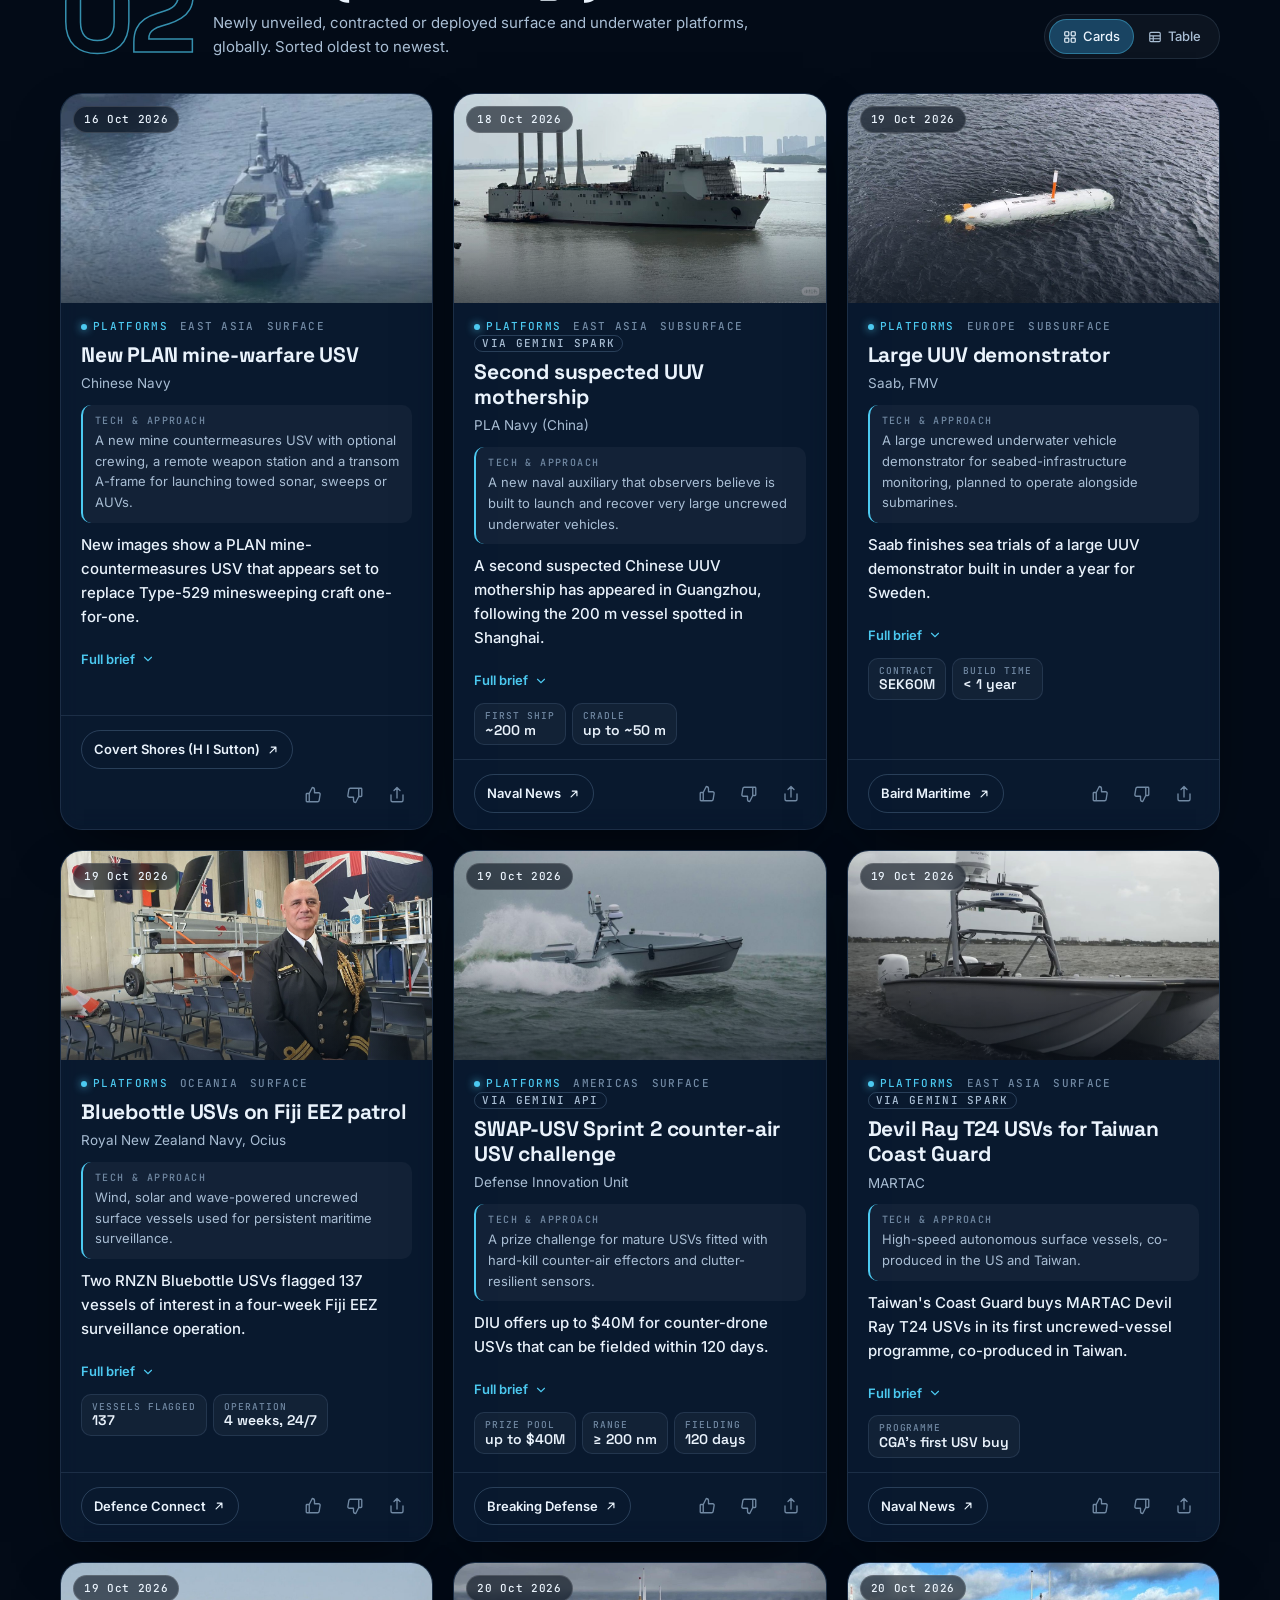
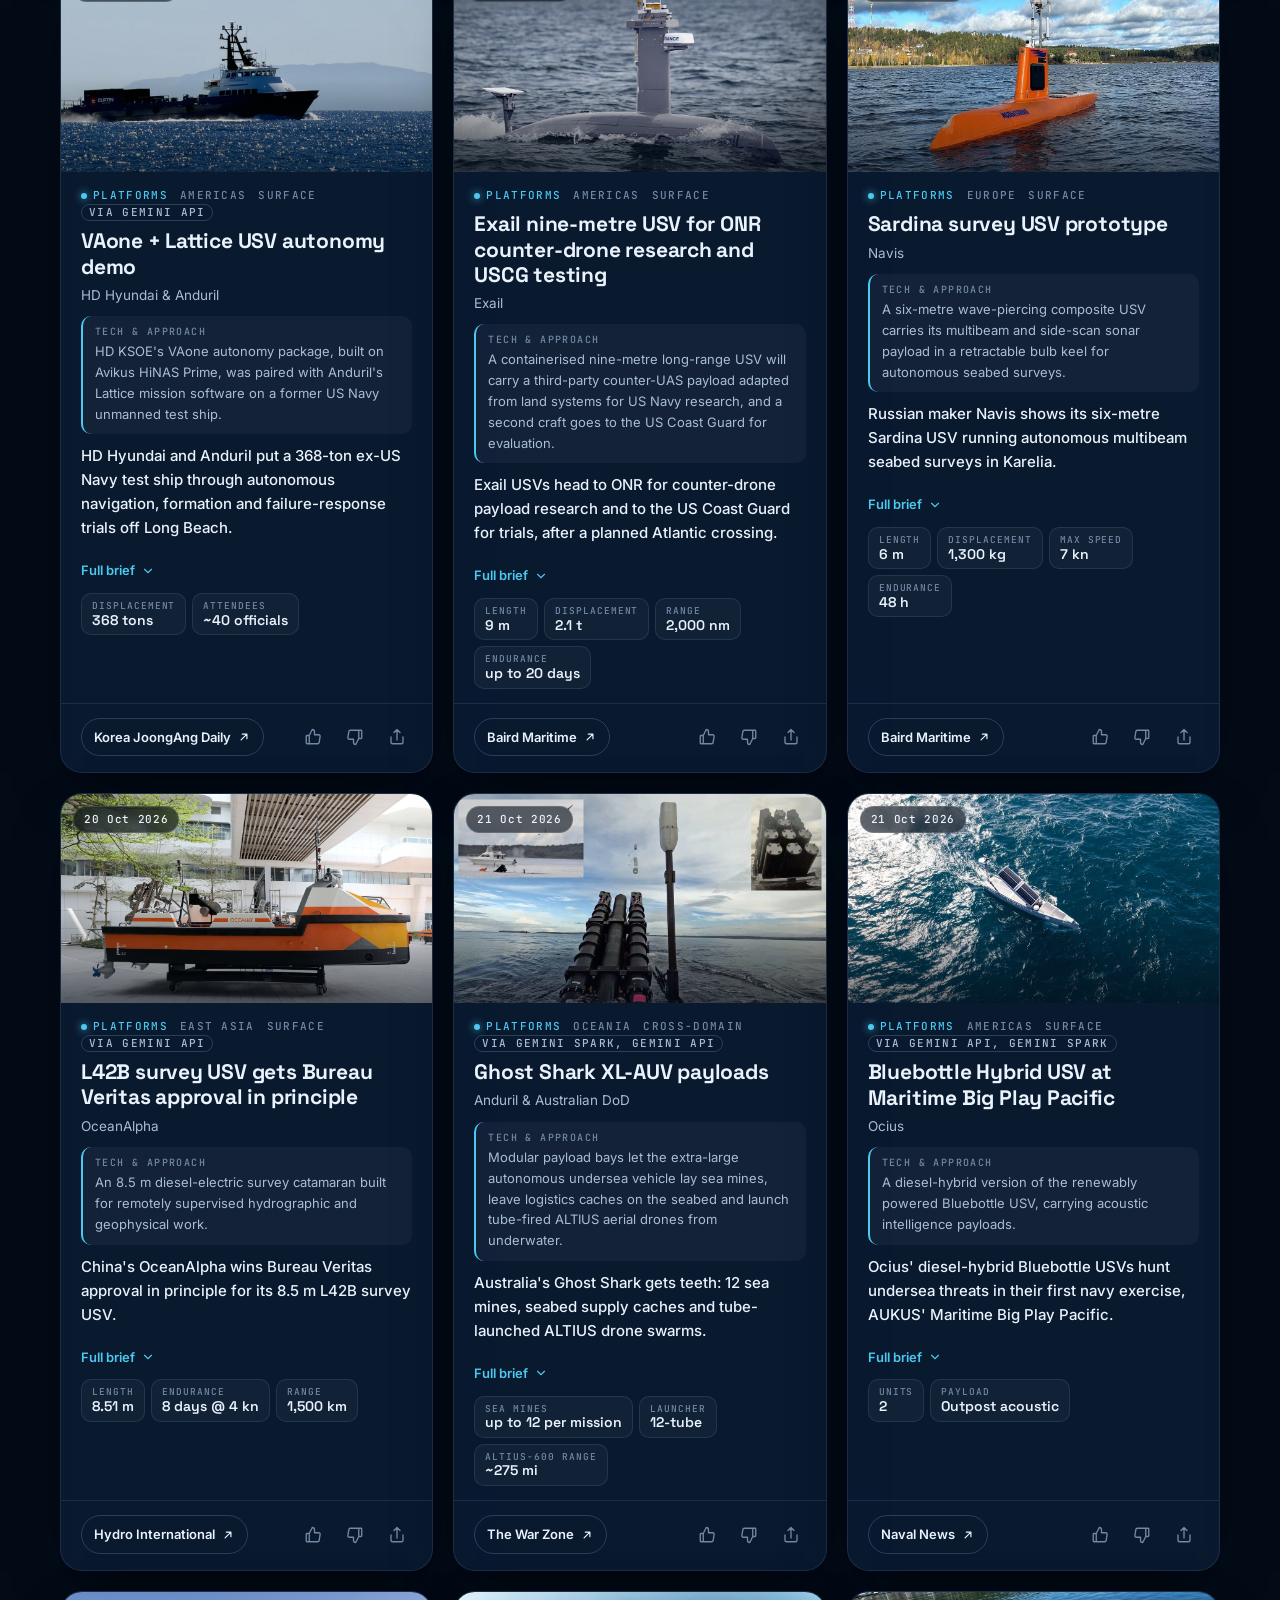
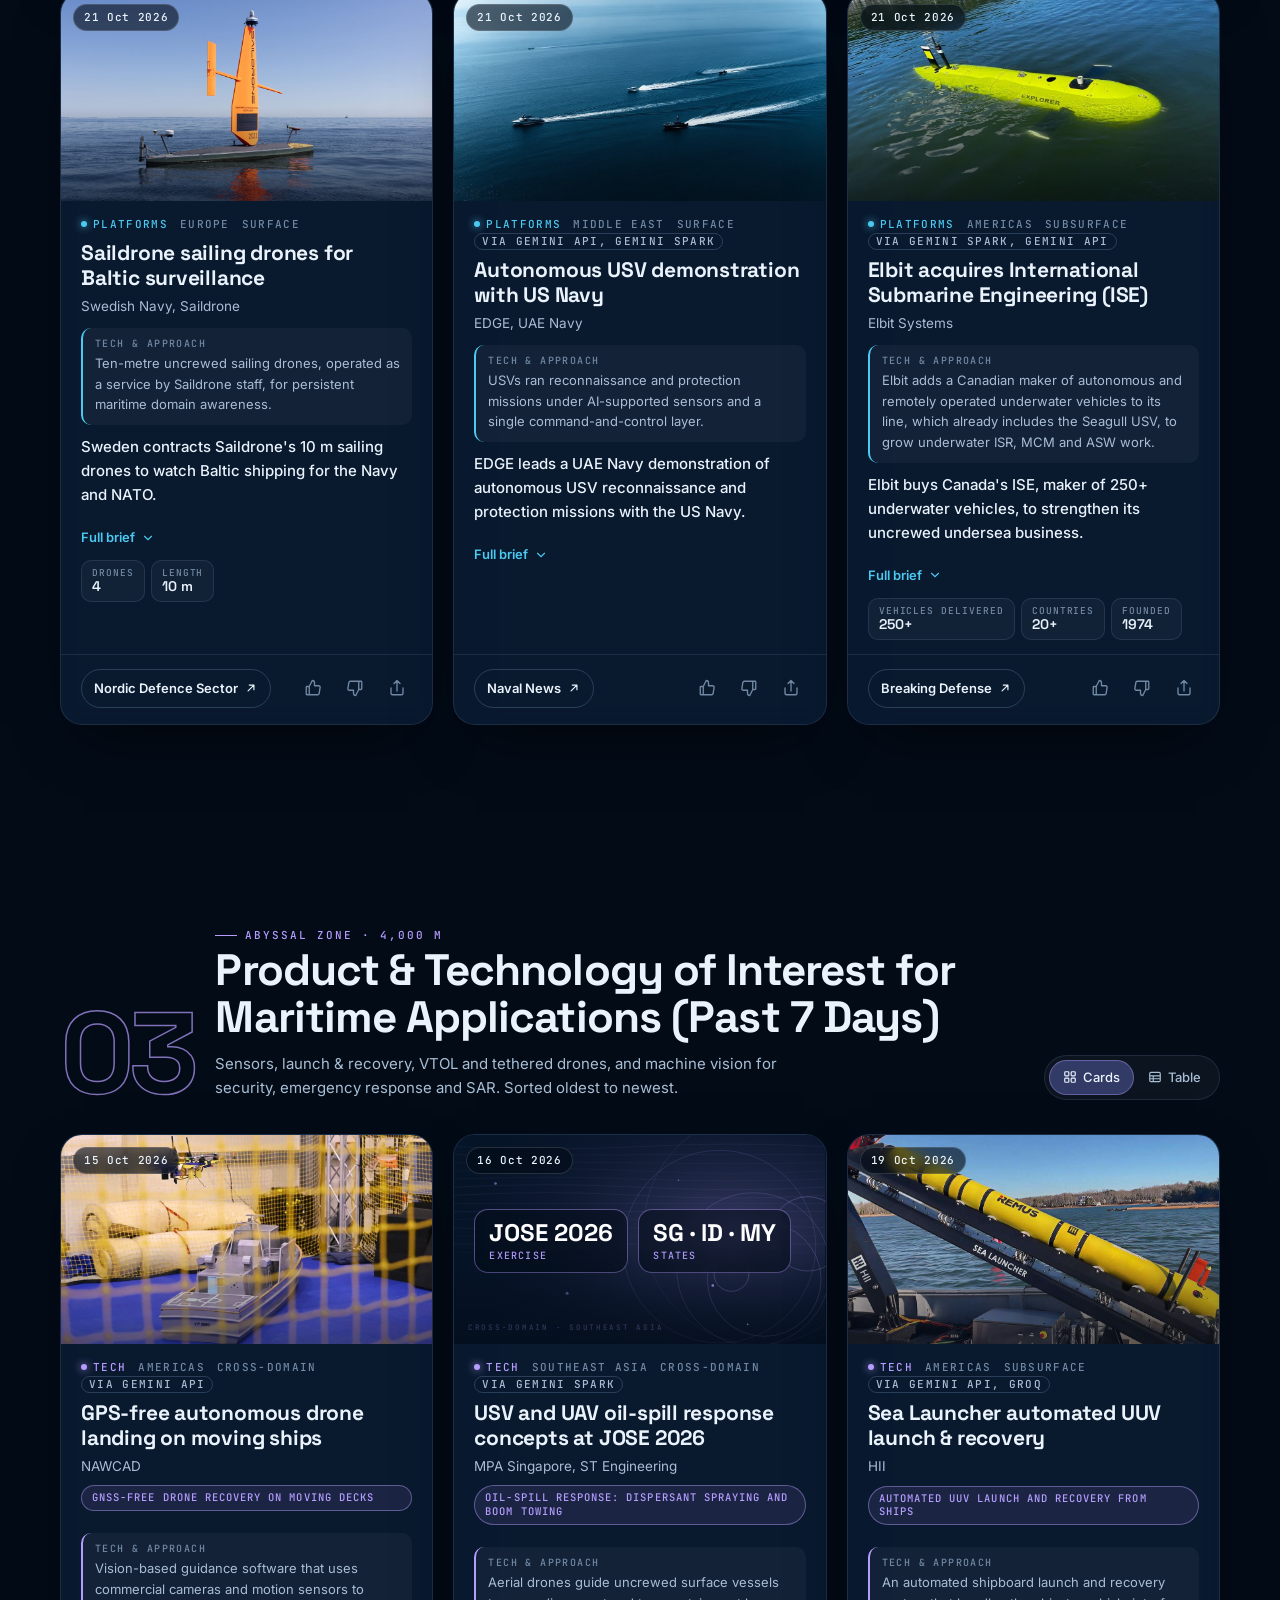
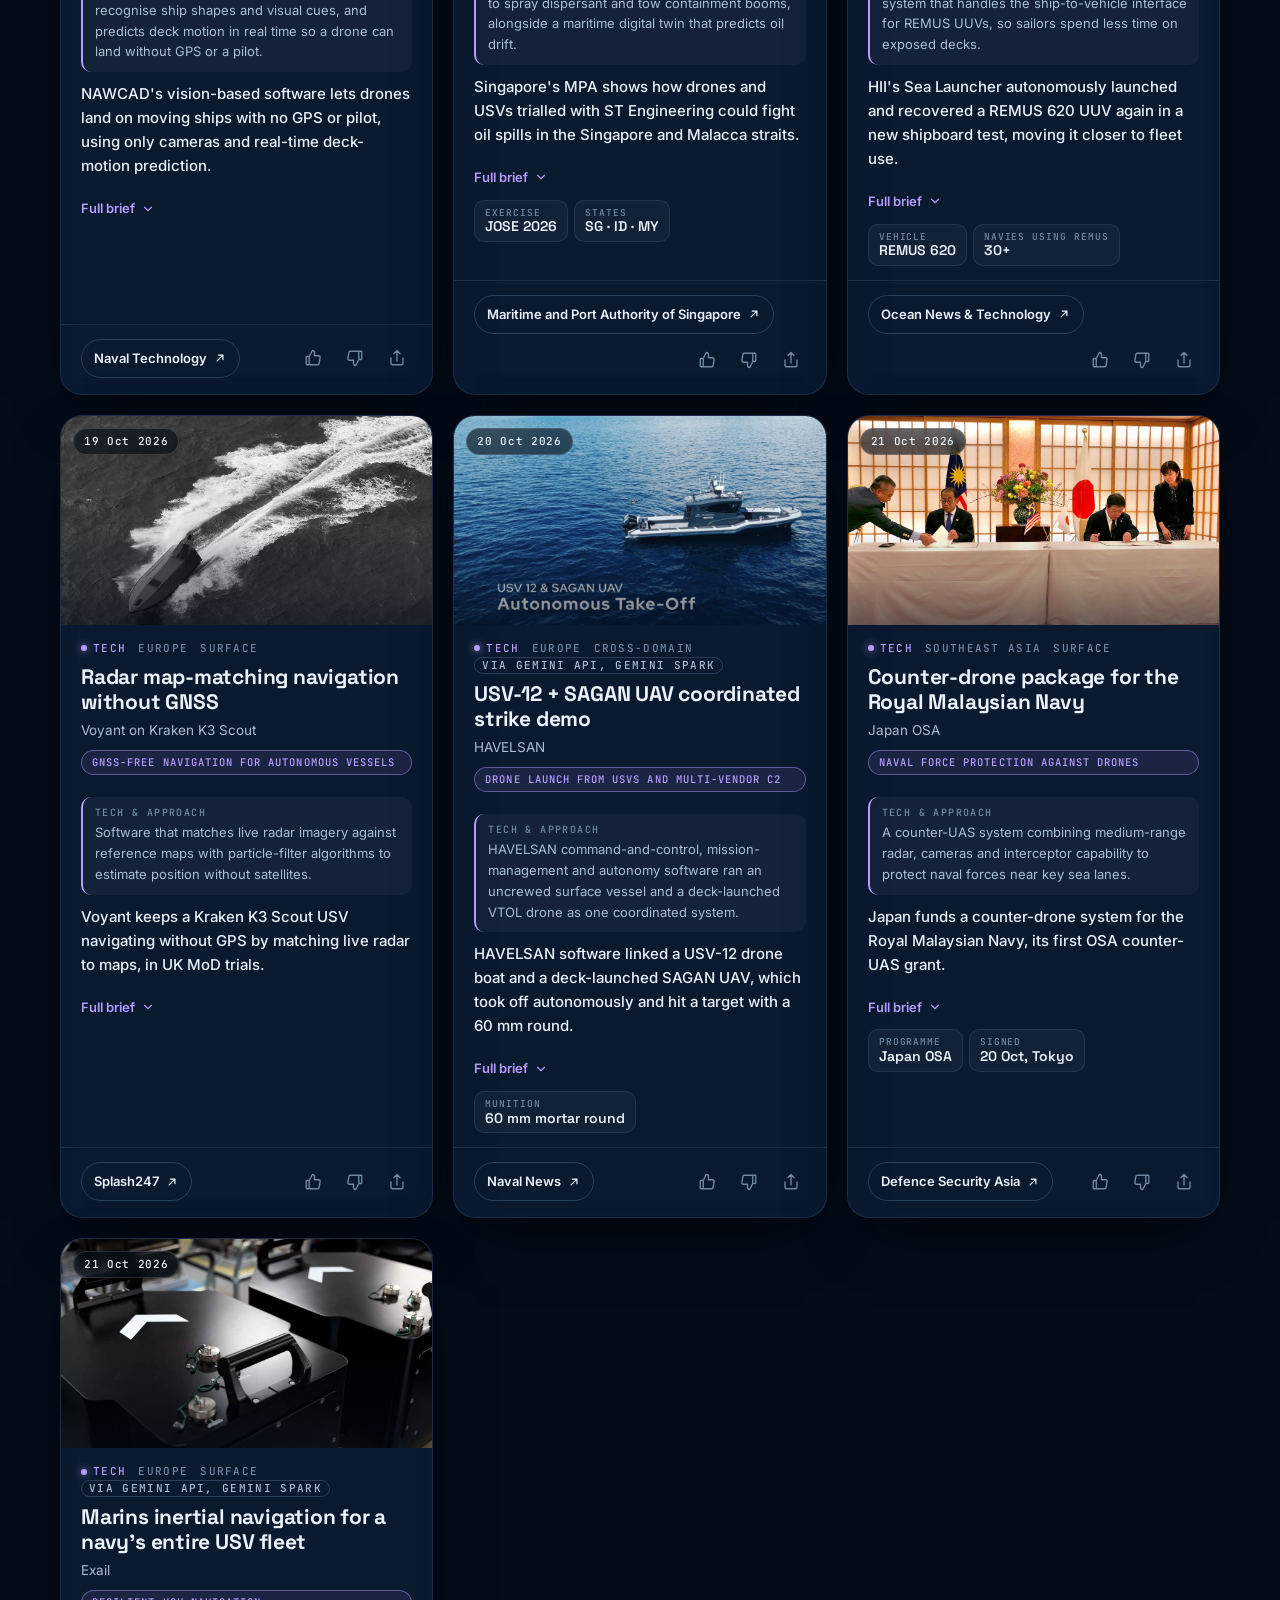
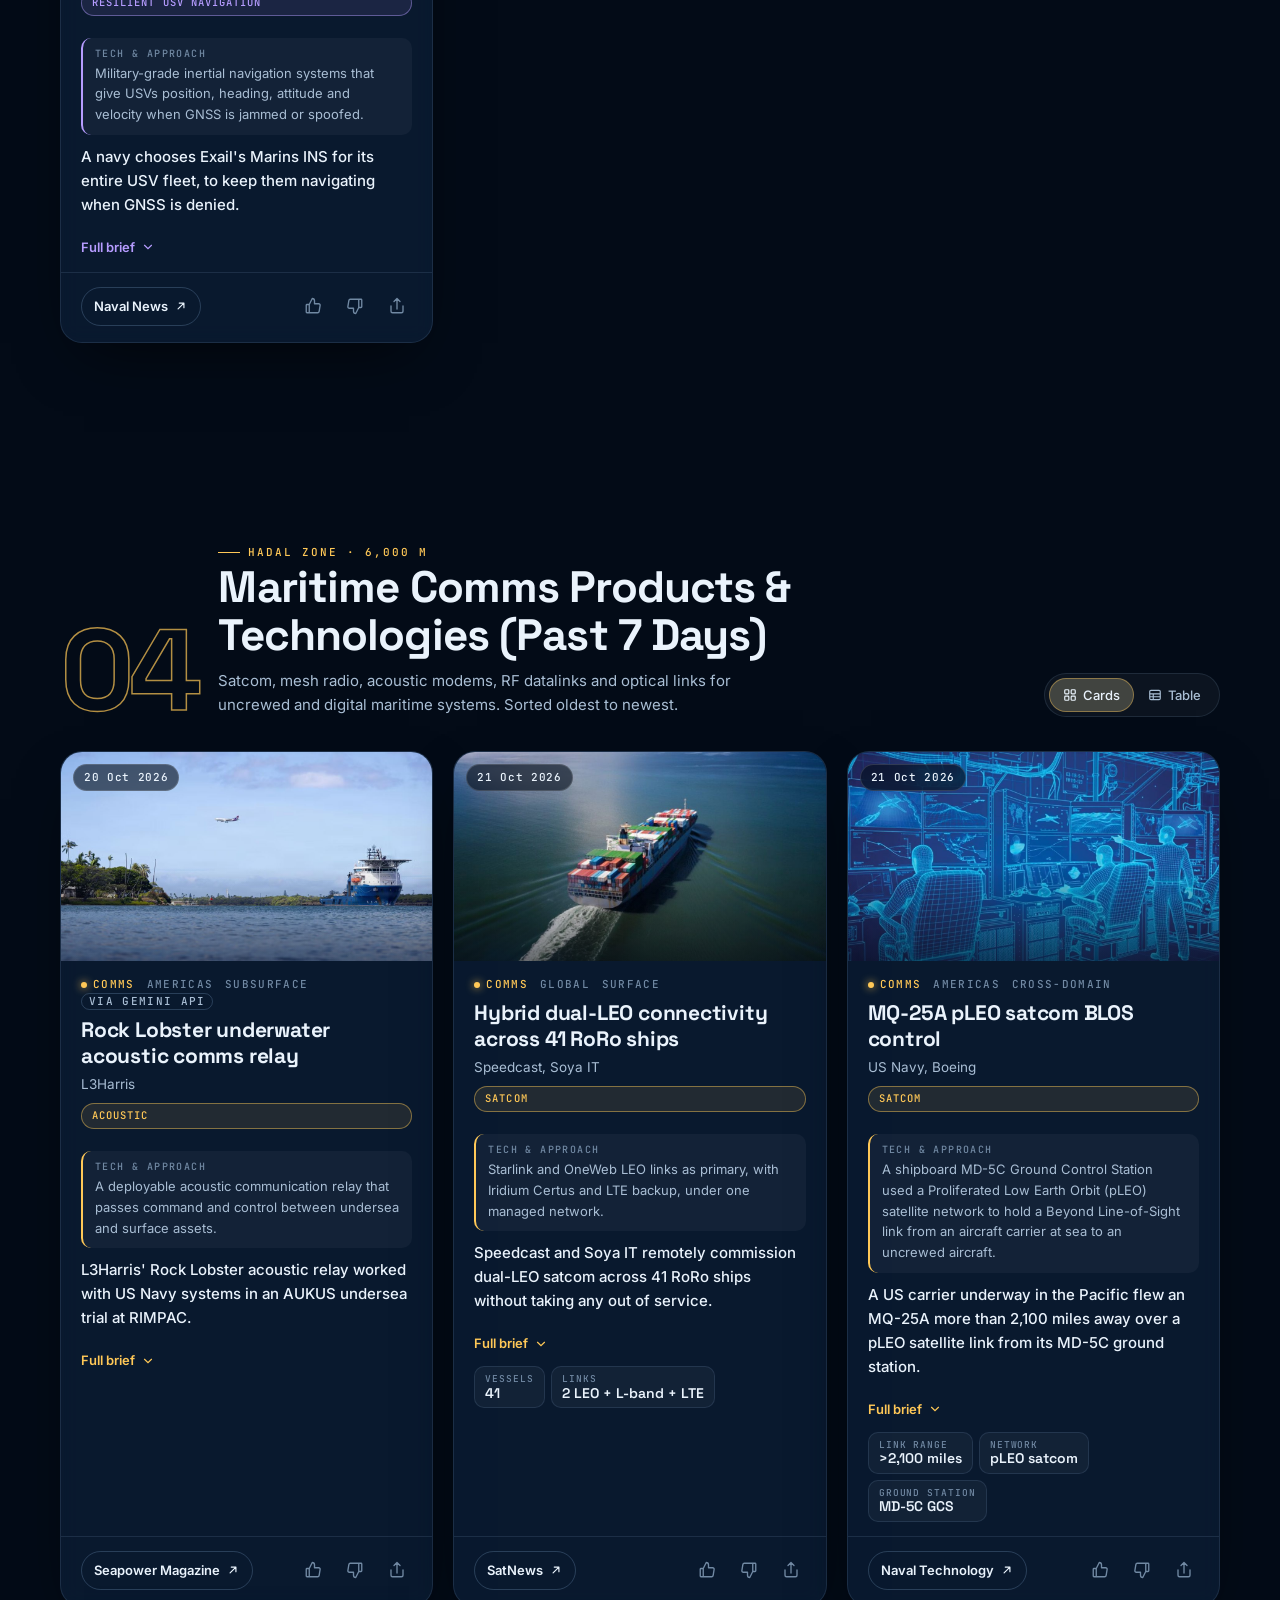
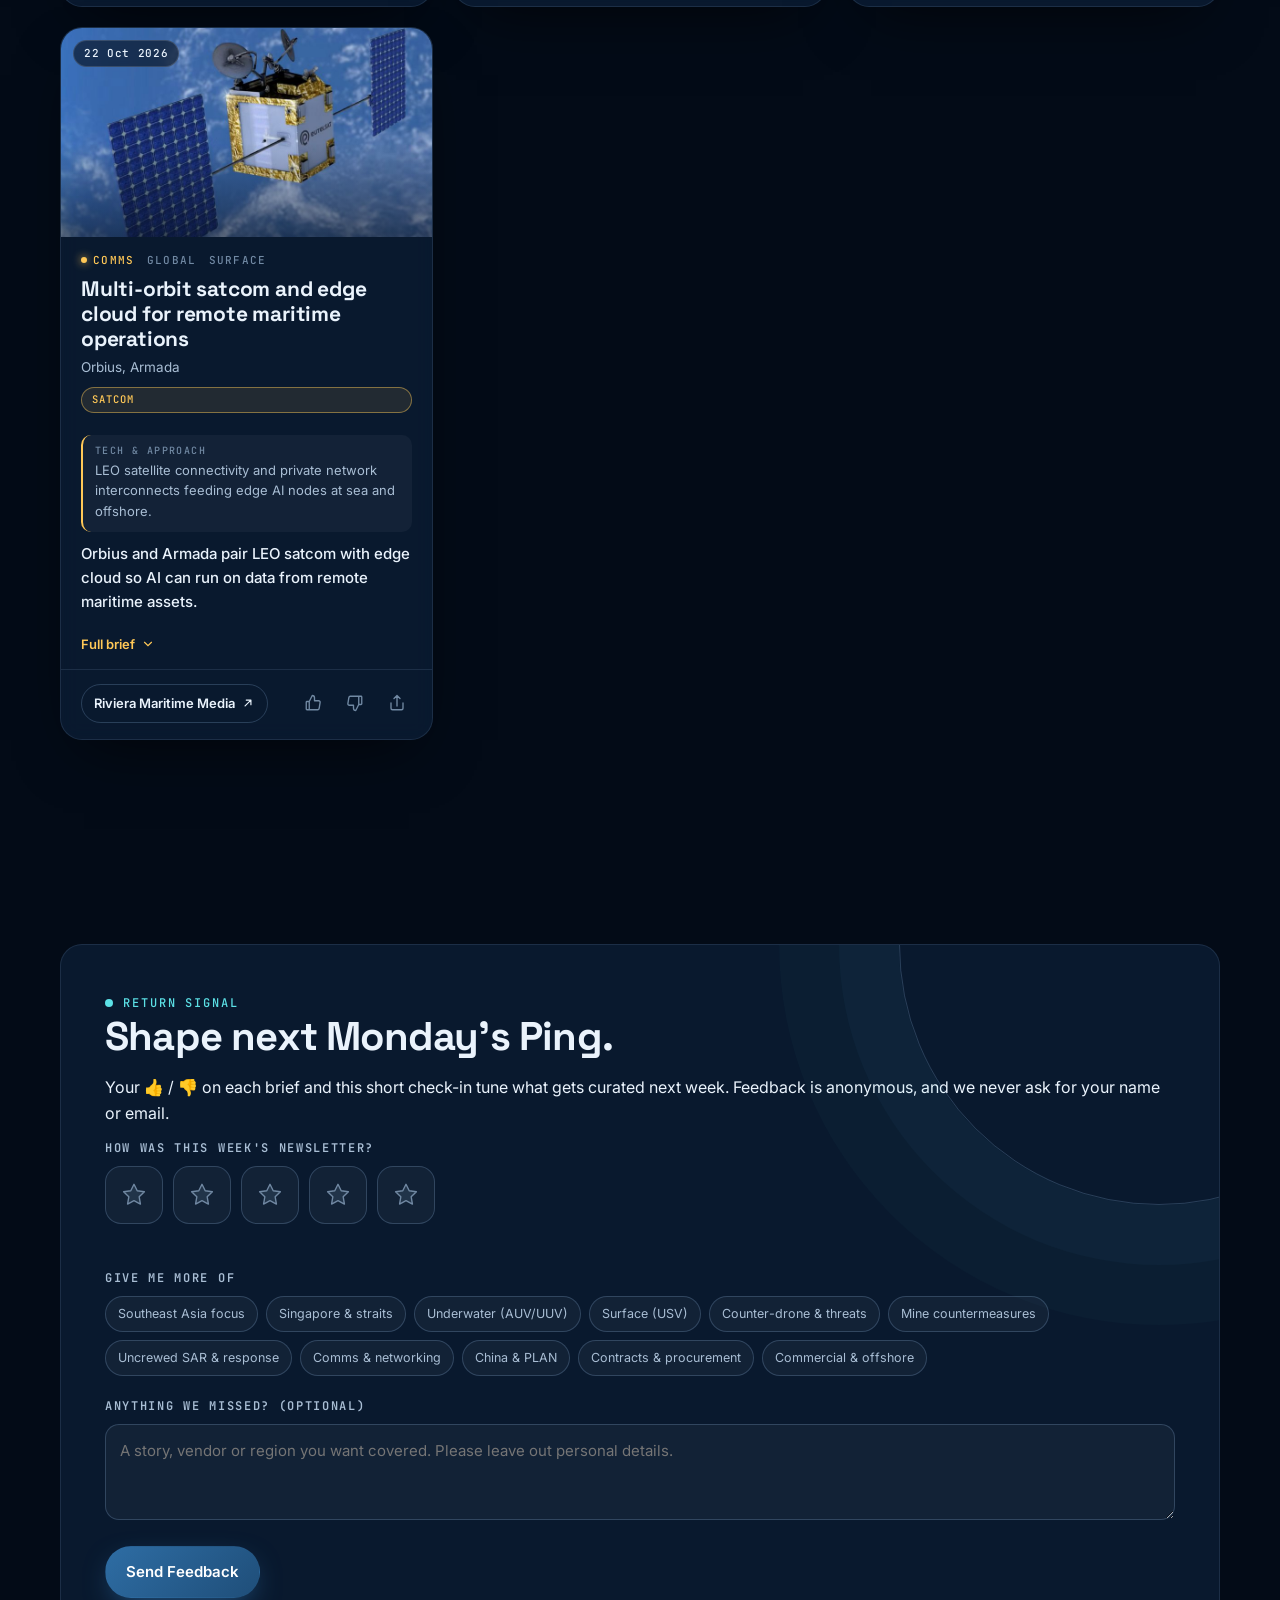
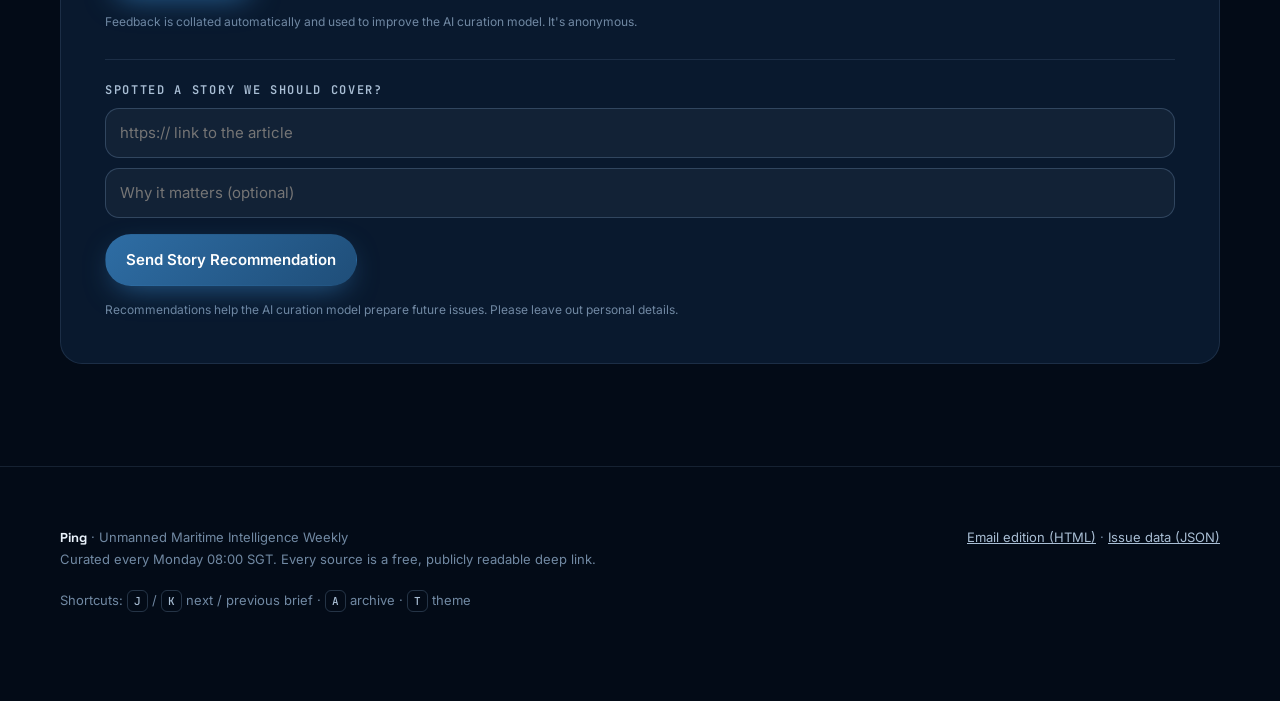
==== commit b0af0f5c: "Week pulse grows with the busiest day instead of overflowing the card Co-Authored-By: Claude Opus 5." ====
--- a/index.html
+++ b/index.html
@@ -13,7 +13,7 @@
   <link rel="preconnect" href="https://fonts.googleapis.com">
   <link rel="preconnect" href="https://fonts.gstatic.com" crossorigin>
   <link href="https://fonts.googleapis.com/css2?family=Inter:wght@400;500;600;700&family=JetBrains+Mono:wght@400;500&family=Space+Grotesk:wght@500;600;700&display=swap" rel="stylesheet">
-  <link rel="stylesheet" href="assets/styles.css?v=77dc03c53b">
+  <link rel="stylesheet" href="assets/styles.css?v=f0b7a86fbe">
   <script>
     // Apply the saved theme before first paint to avoid a flash.
     try { var t = localStorage.getItem("ping:theme"); if (t) document.documentElement.dataset.theme = JSON.parse(t); } catch (e) {}
--- a/assets/styles.css
+++ b/assets/styles.css
@@ -306,9 +306,10 @@
 .watch li a:hover { border-color: var(--c); transform: translateX(3px); }
 .watch li i { width: 8px; height: 8px; border-radius: 50%; background: var(--c); flex: none; margin-top: 5px; }
 
-.weekgrid { display: grid; grid-template-columns: repeat(var(--days), 1fr); gap: 8px; align-items: end; height: 190px; }
+/* The grid grows with the busiest day, so a heavy news day never pushes the date labels out of the card. */
+.weekgrid { display: grid; grid-template-columns: repeat(var(--days), 1fr); gap: 8px; align-items: end; min-height: 190px; }
 .day { display: flex; flex-direction: column; align-items: center; justify-content: flex-end; gap: 6px; height: 100%; }
-.day .stack { display: flex; flex-direction: column-reverse; gap: 5px; align-items: center; flex: 1; justify-content: flex-start; width: 100%; padding-top: 6px; }
+.day .stack { display: flex; flex-direction: column-reverse; gap: 5px; align-items: center; justify-content: flex-start; width: 100%; padding-top: 6px; }
 .day .stack button { width: min(26px, 100%); aspect-ratio: 1; border-radius: 8px; border: 0; background: var(--c); cursor: pointer; box-shadow: 0 0 12px -2px var(--c); transform: scale(0); transition: transform .5s var(--ease-spring); transition-delay: var(--d, 0s); }
 .weekgrid.in .stack button { transform: scale(1); }
 .day .stack button:hover, .day .stack button:focus-visible { transform: scale(1.18); }
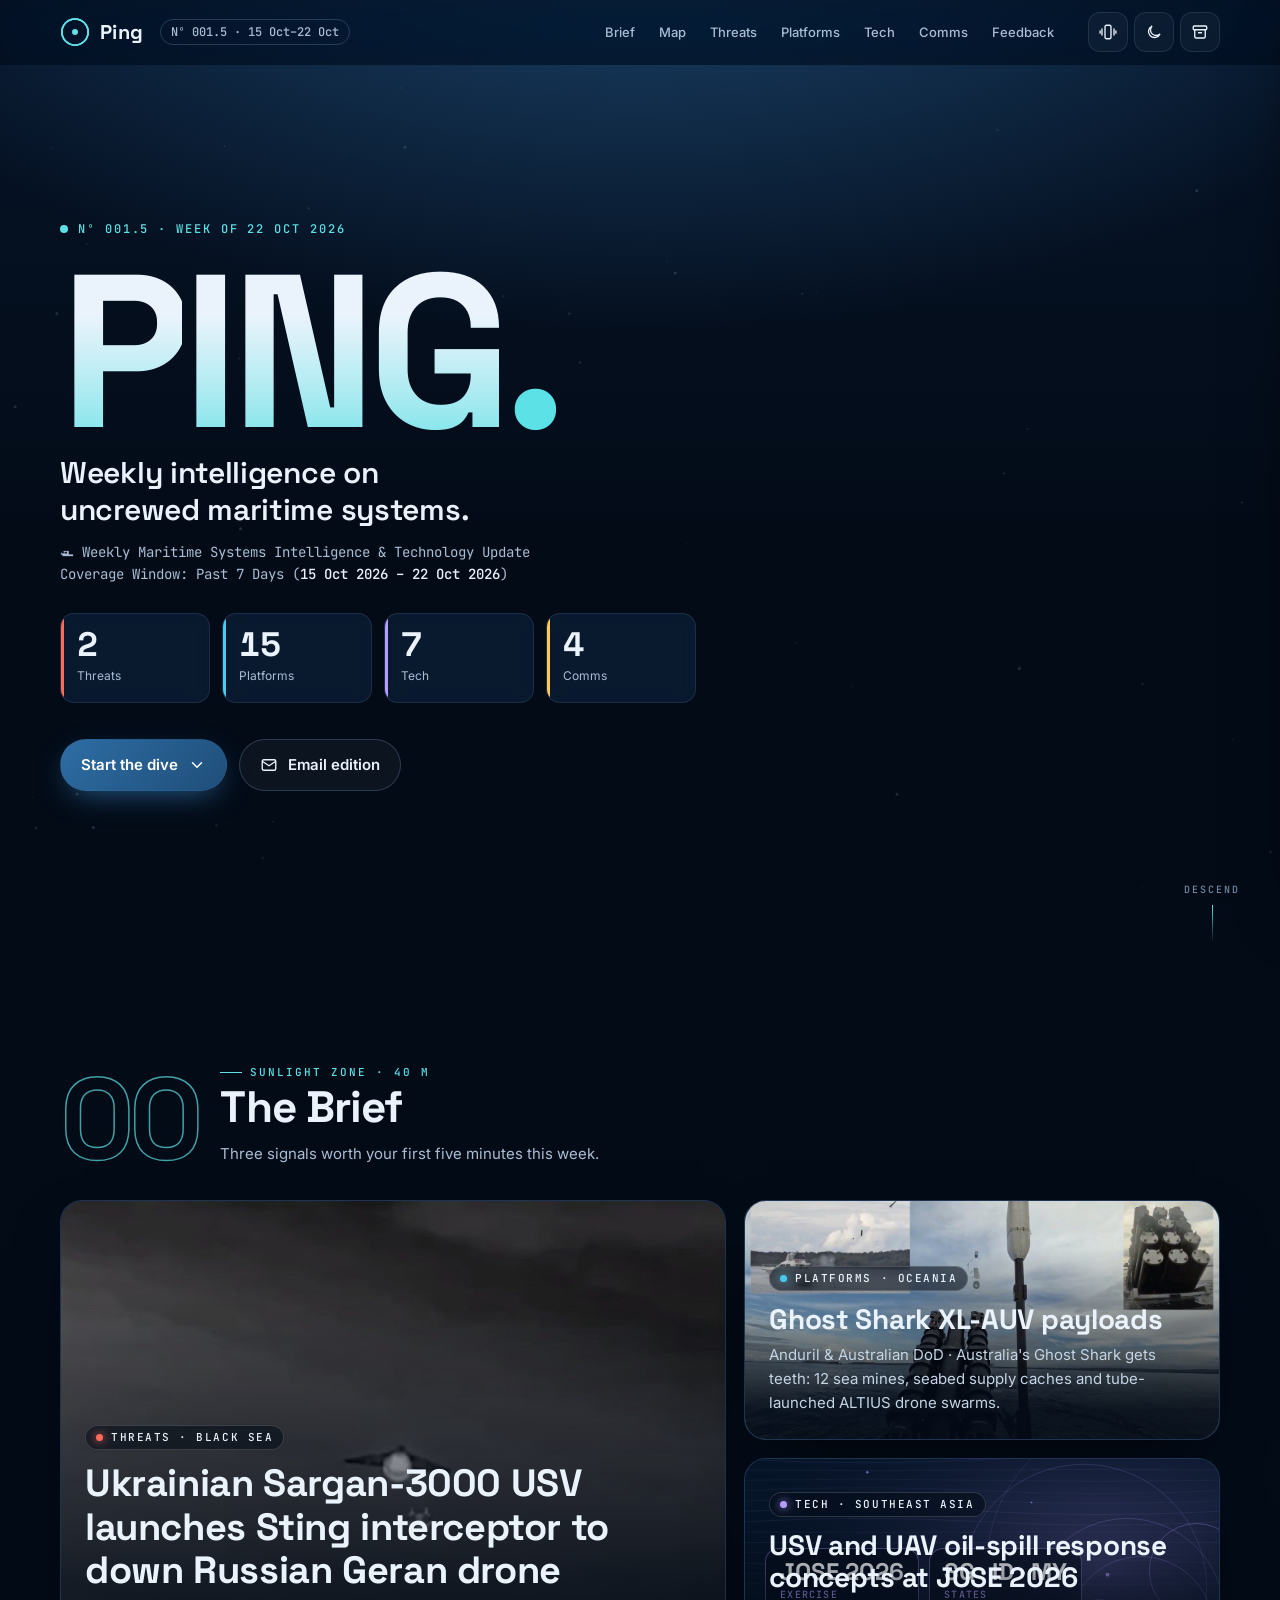
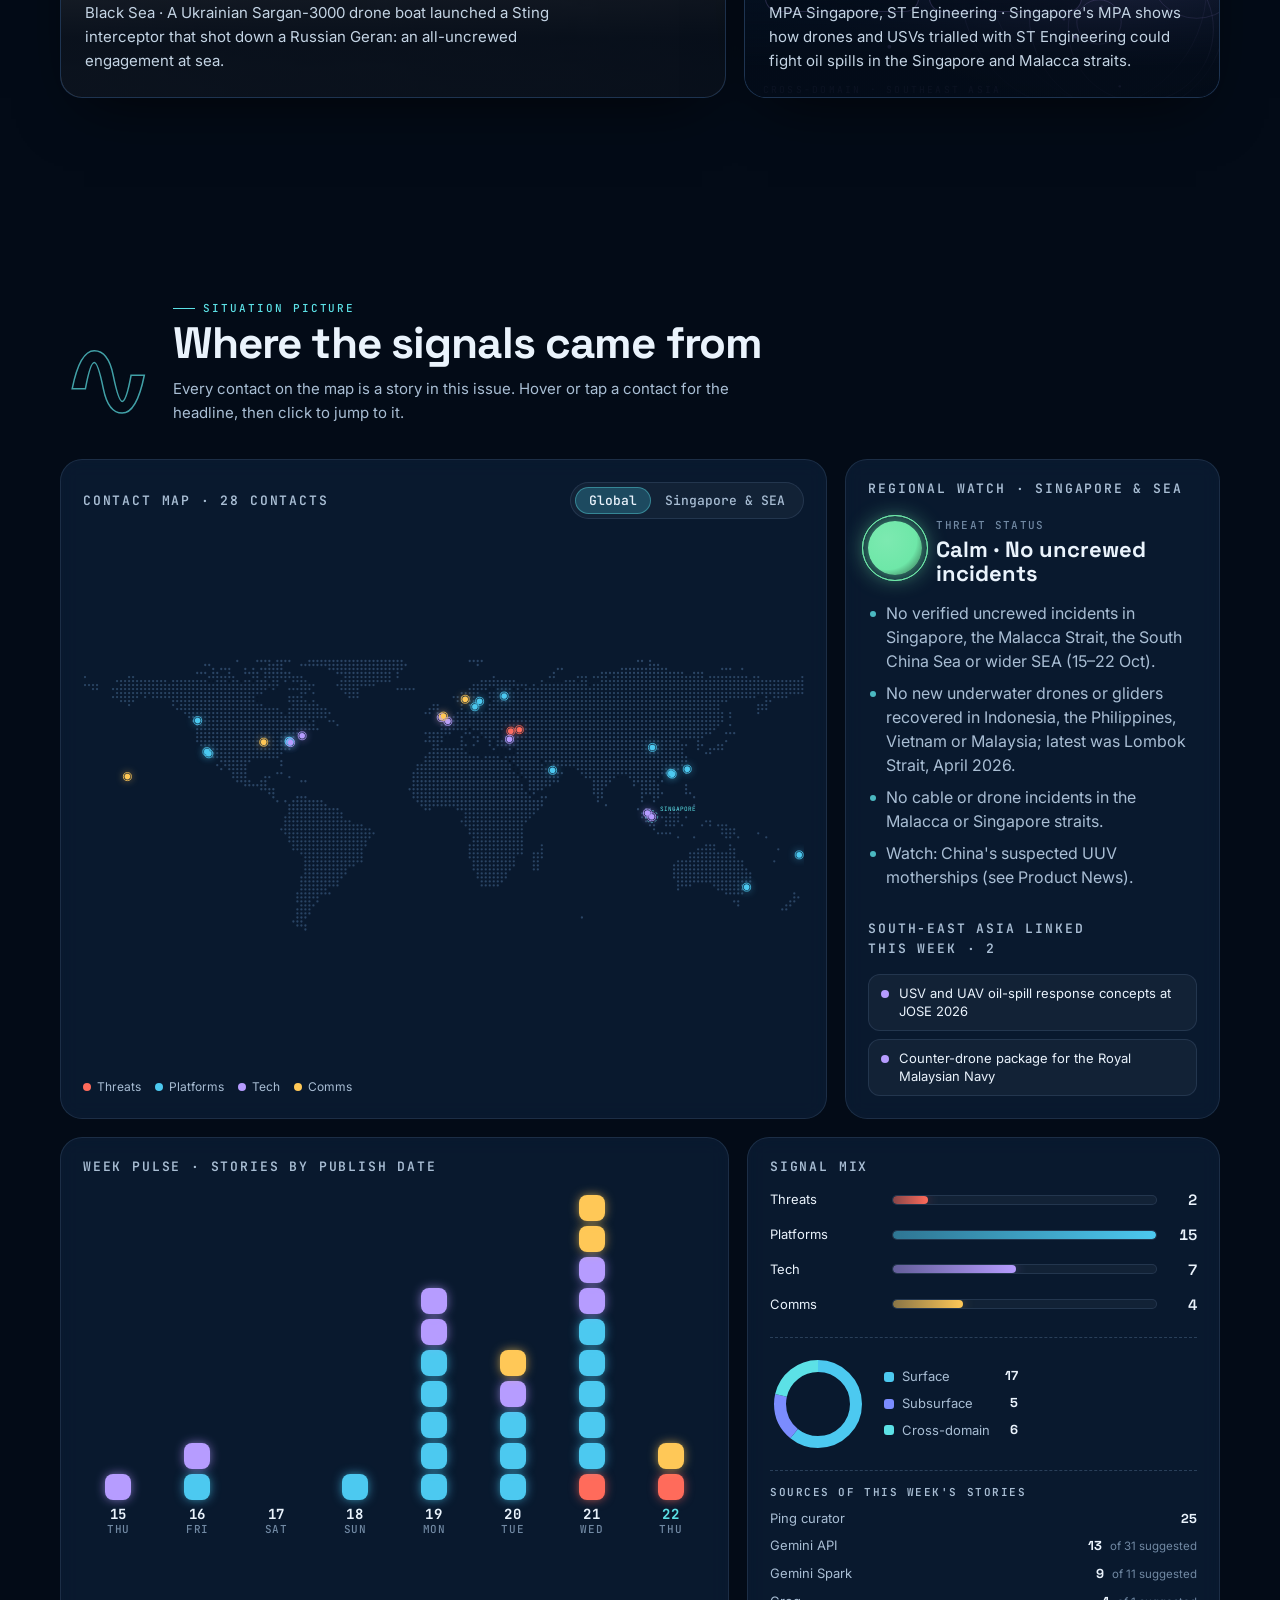
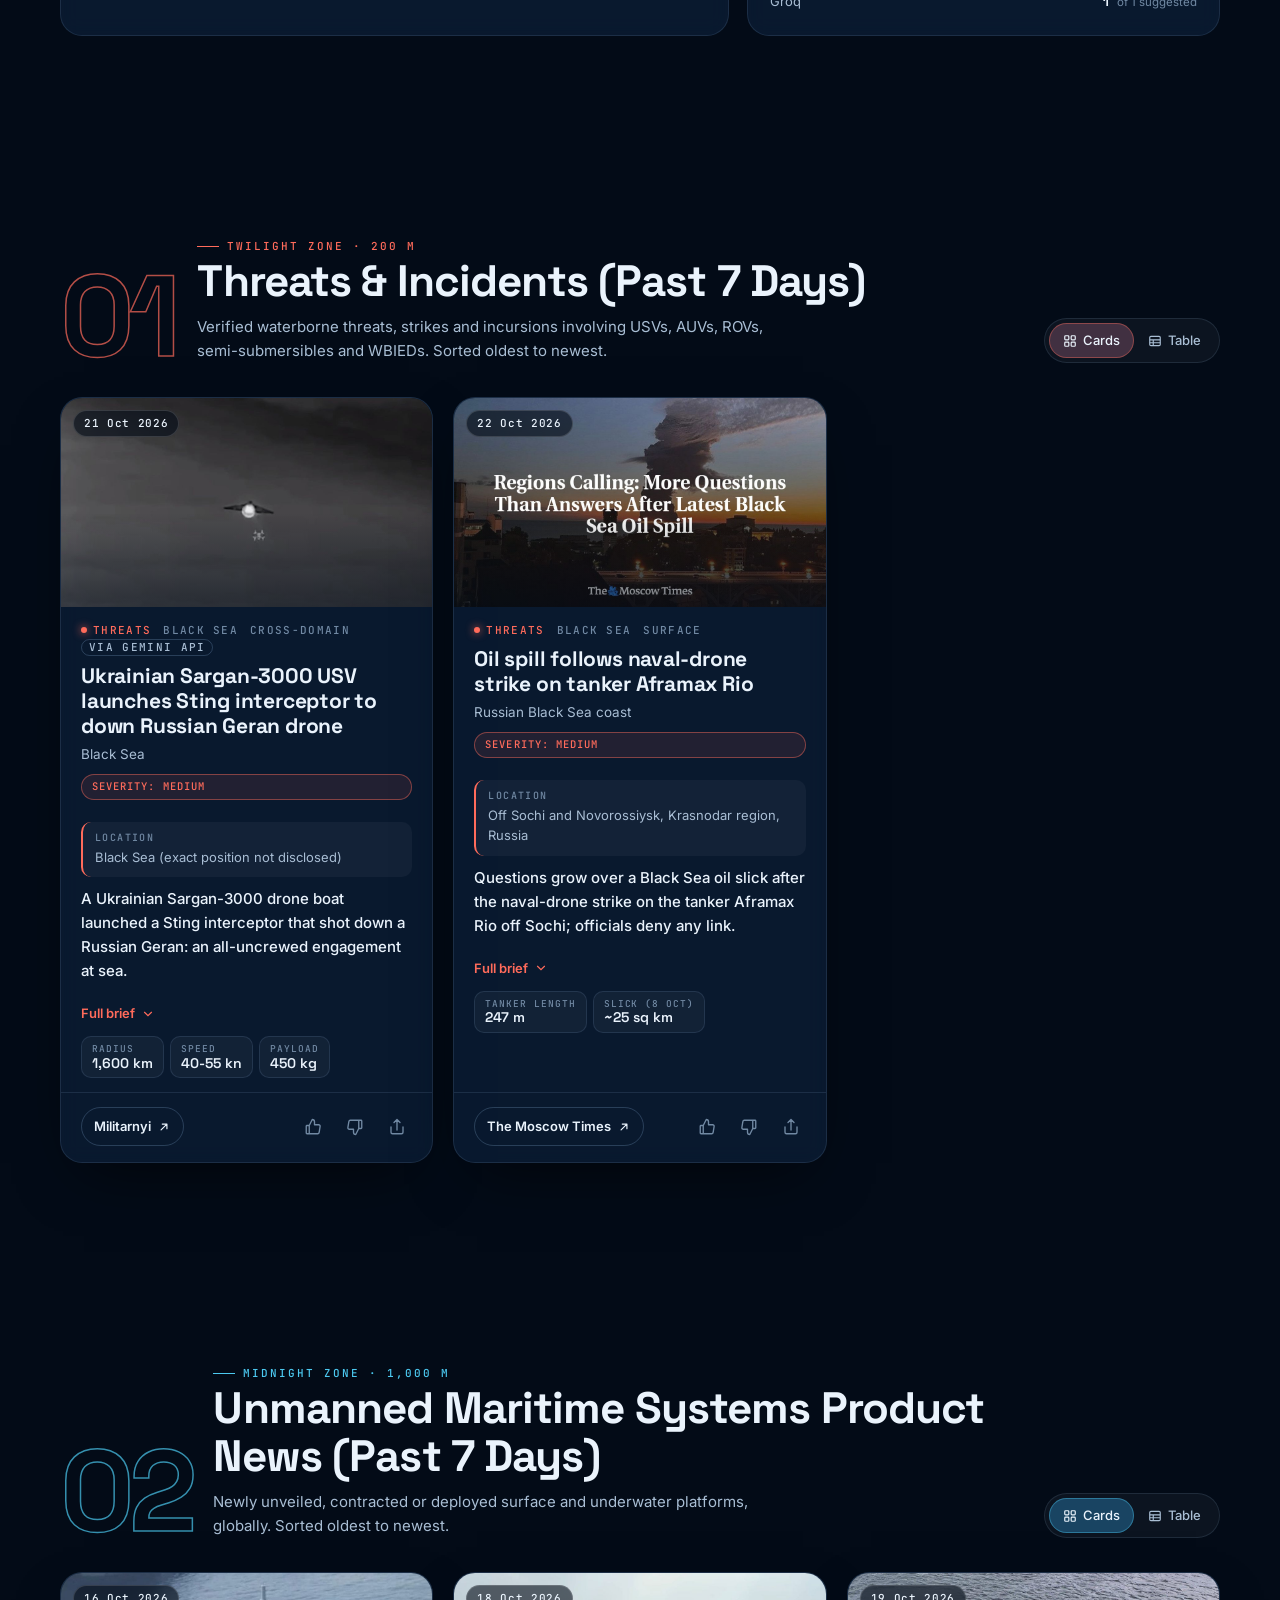
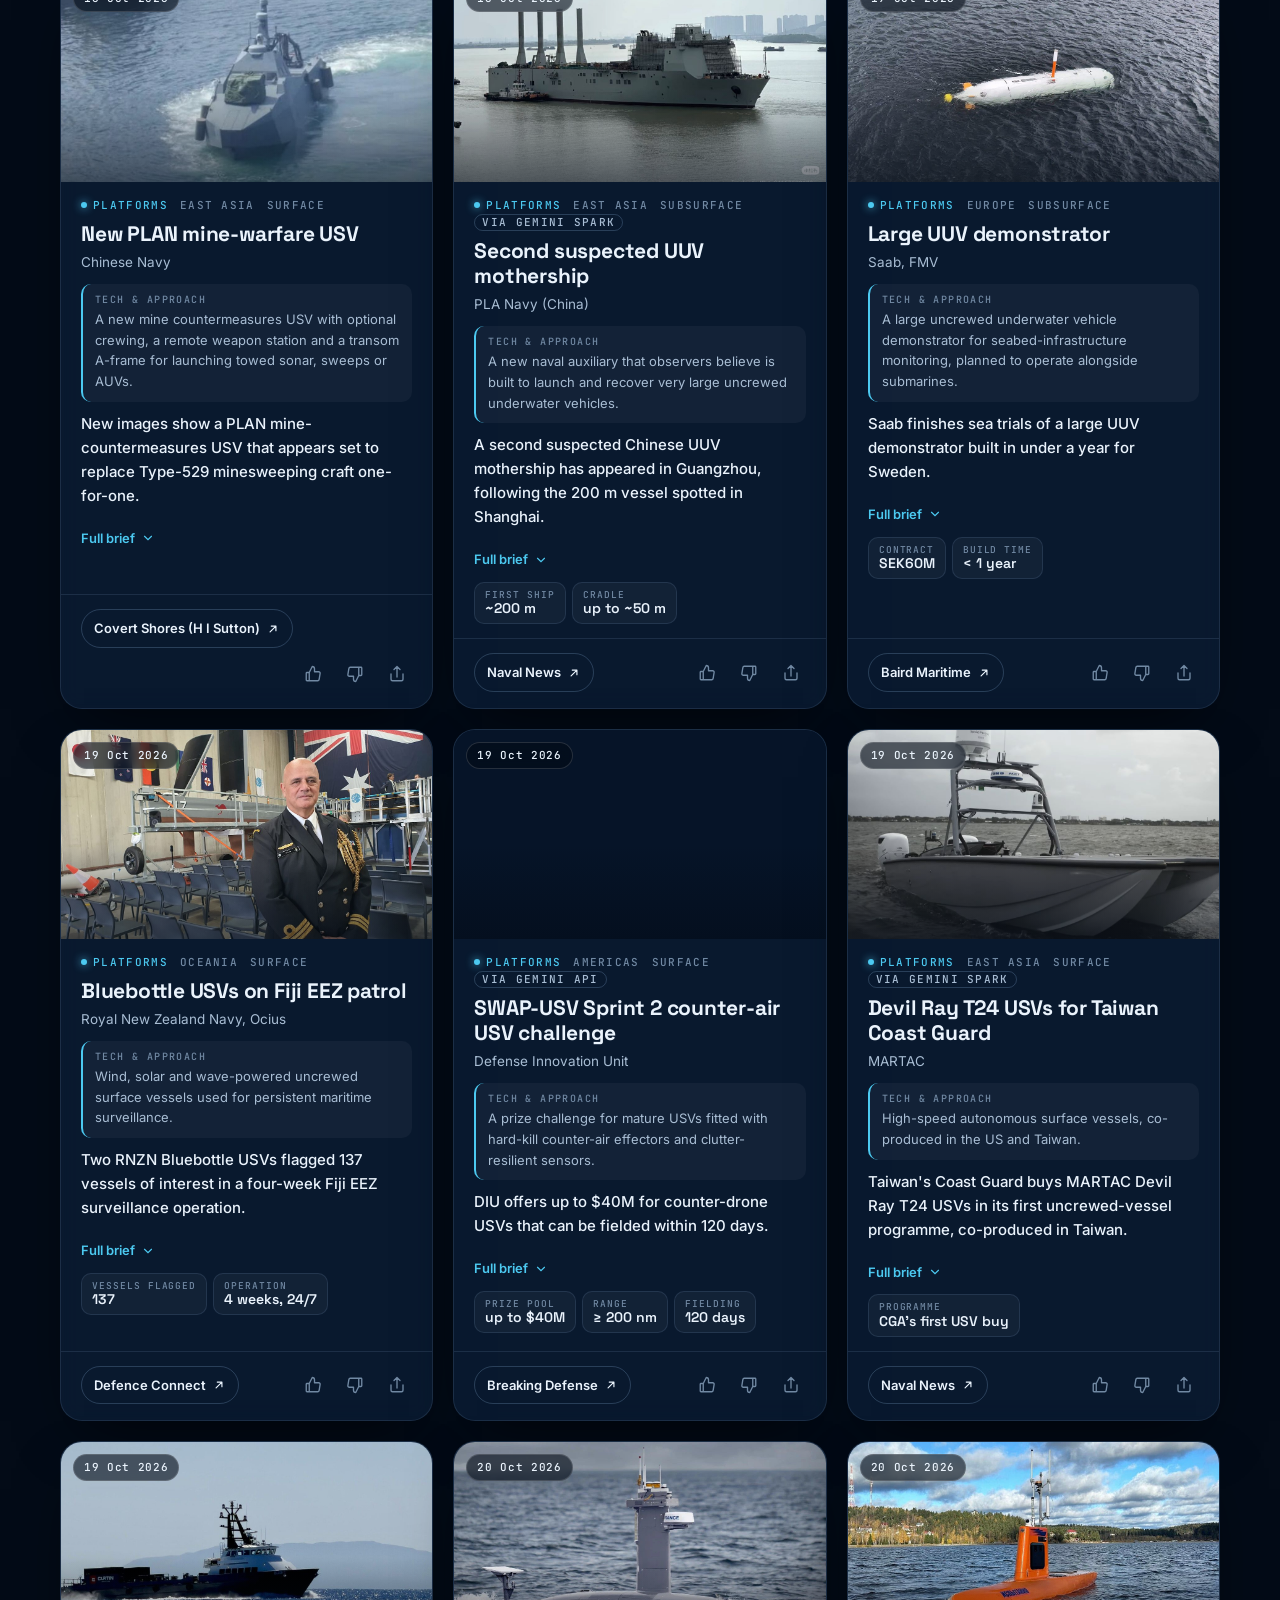
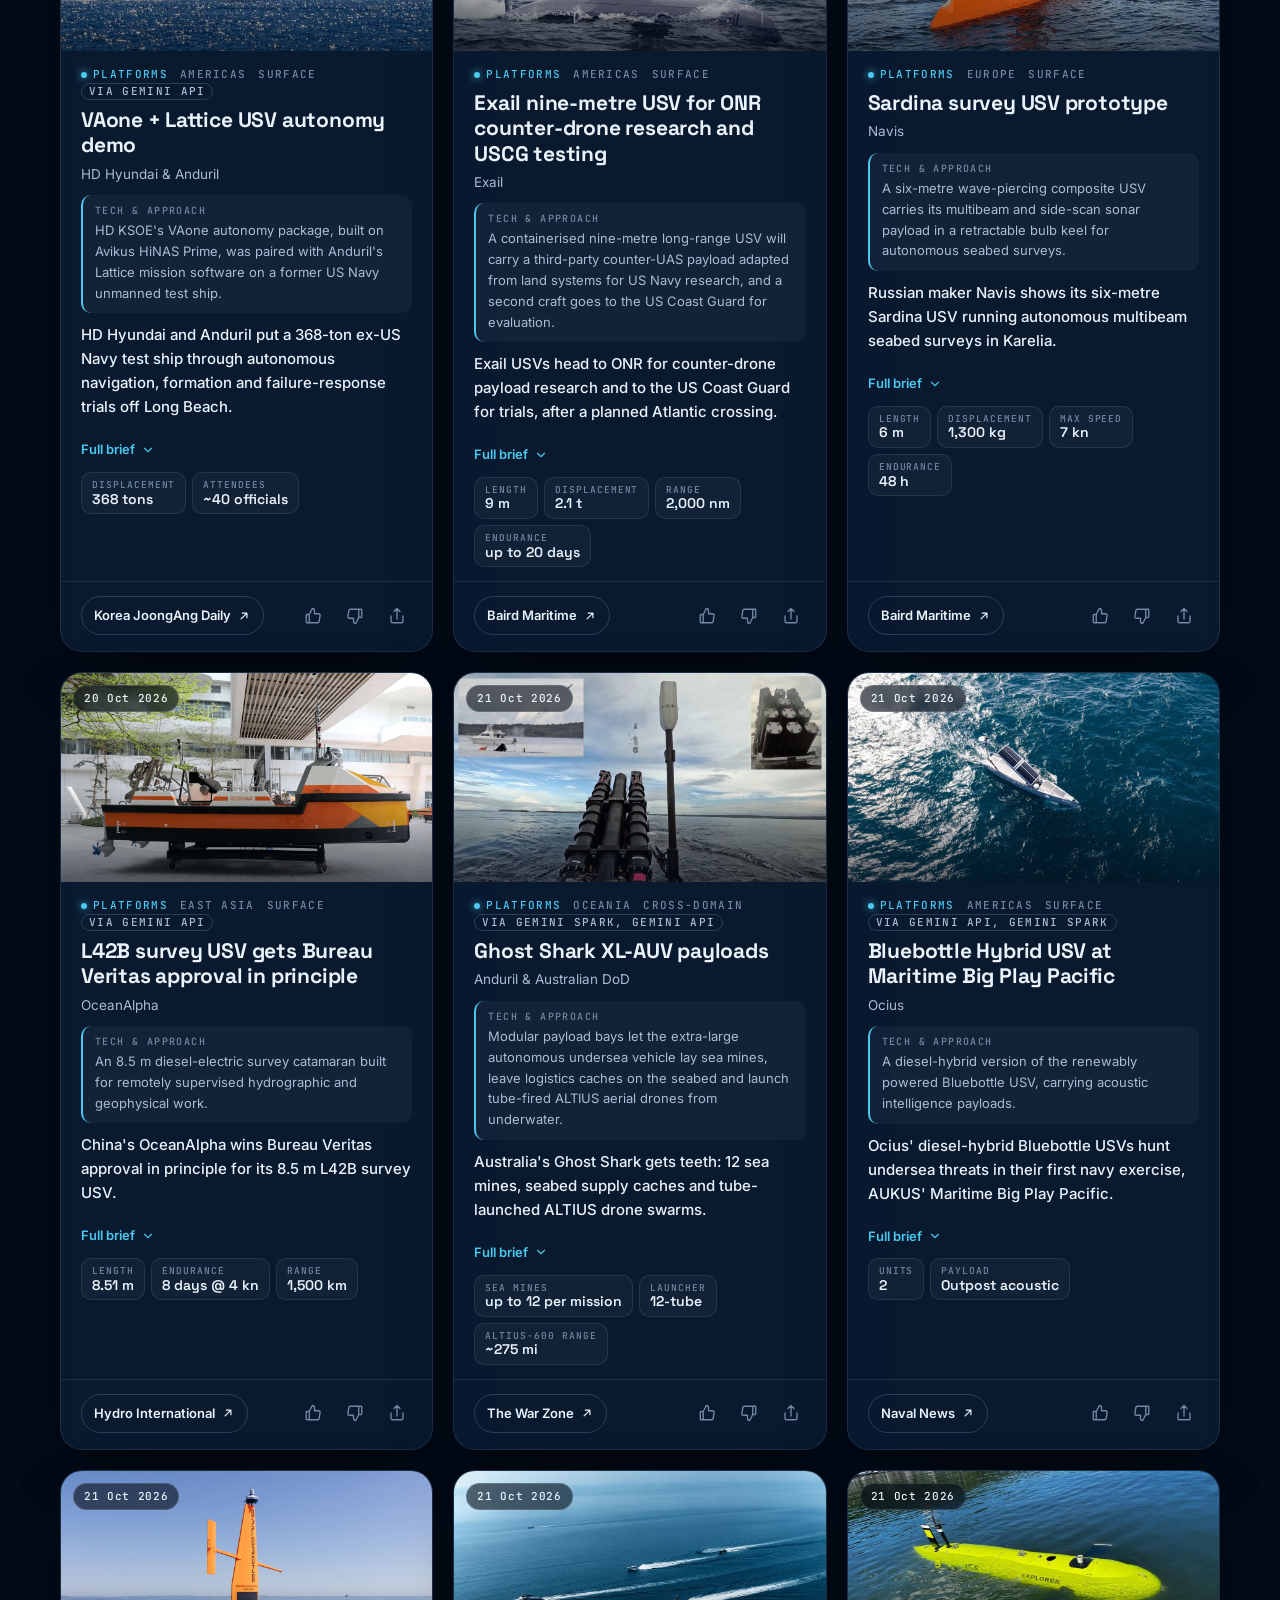
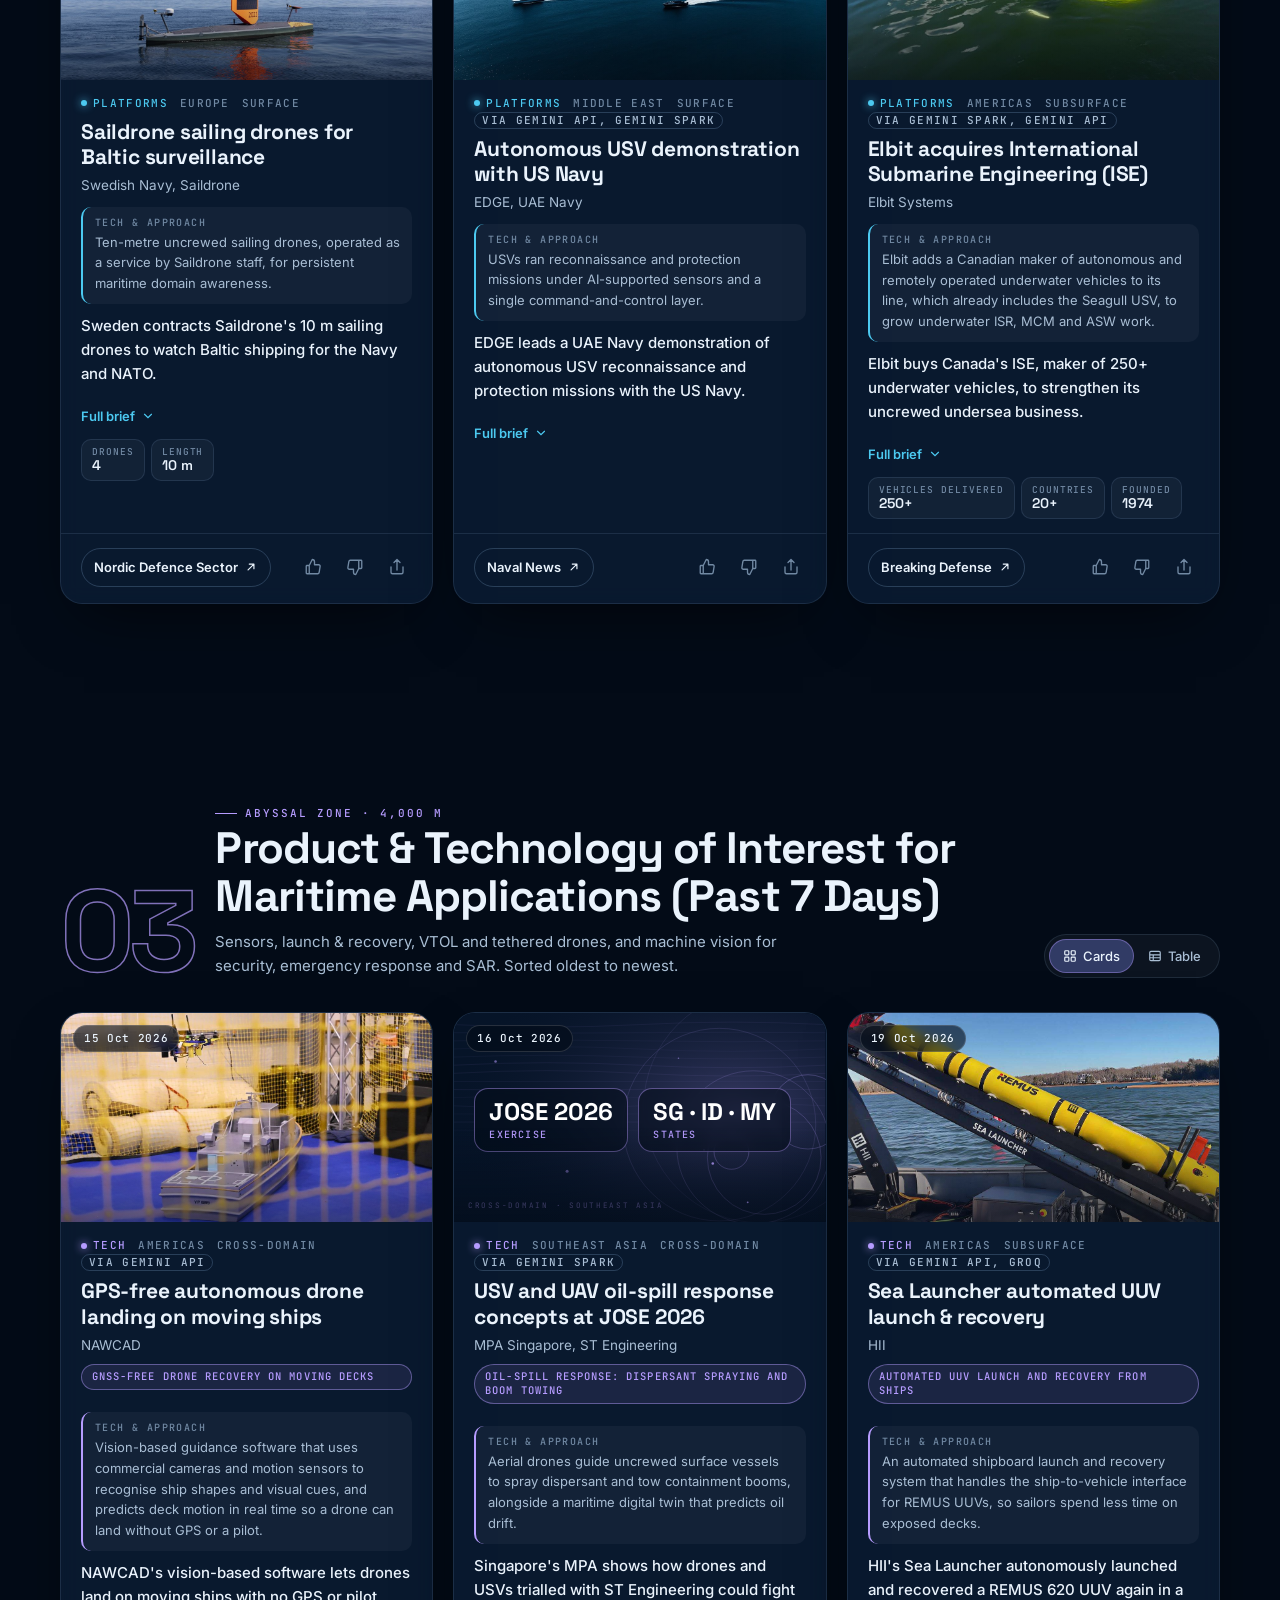
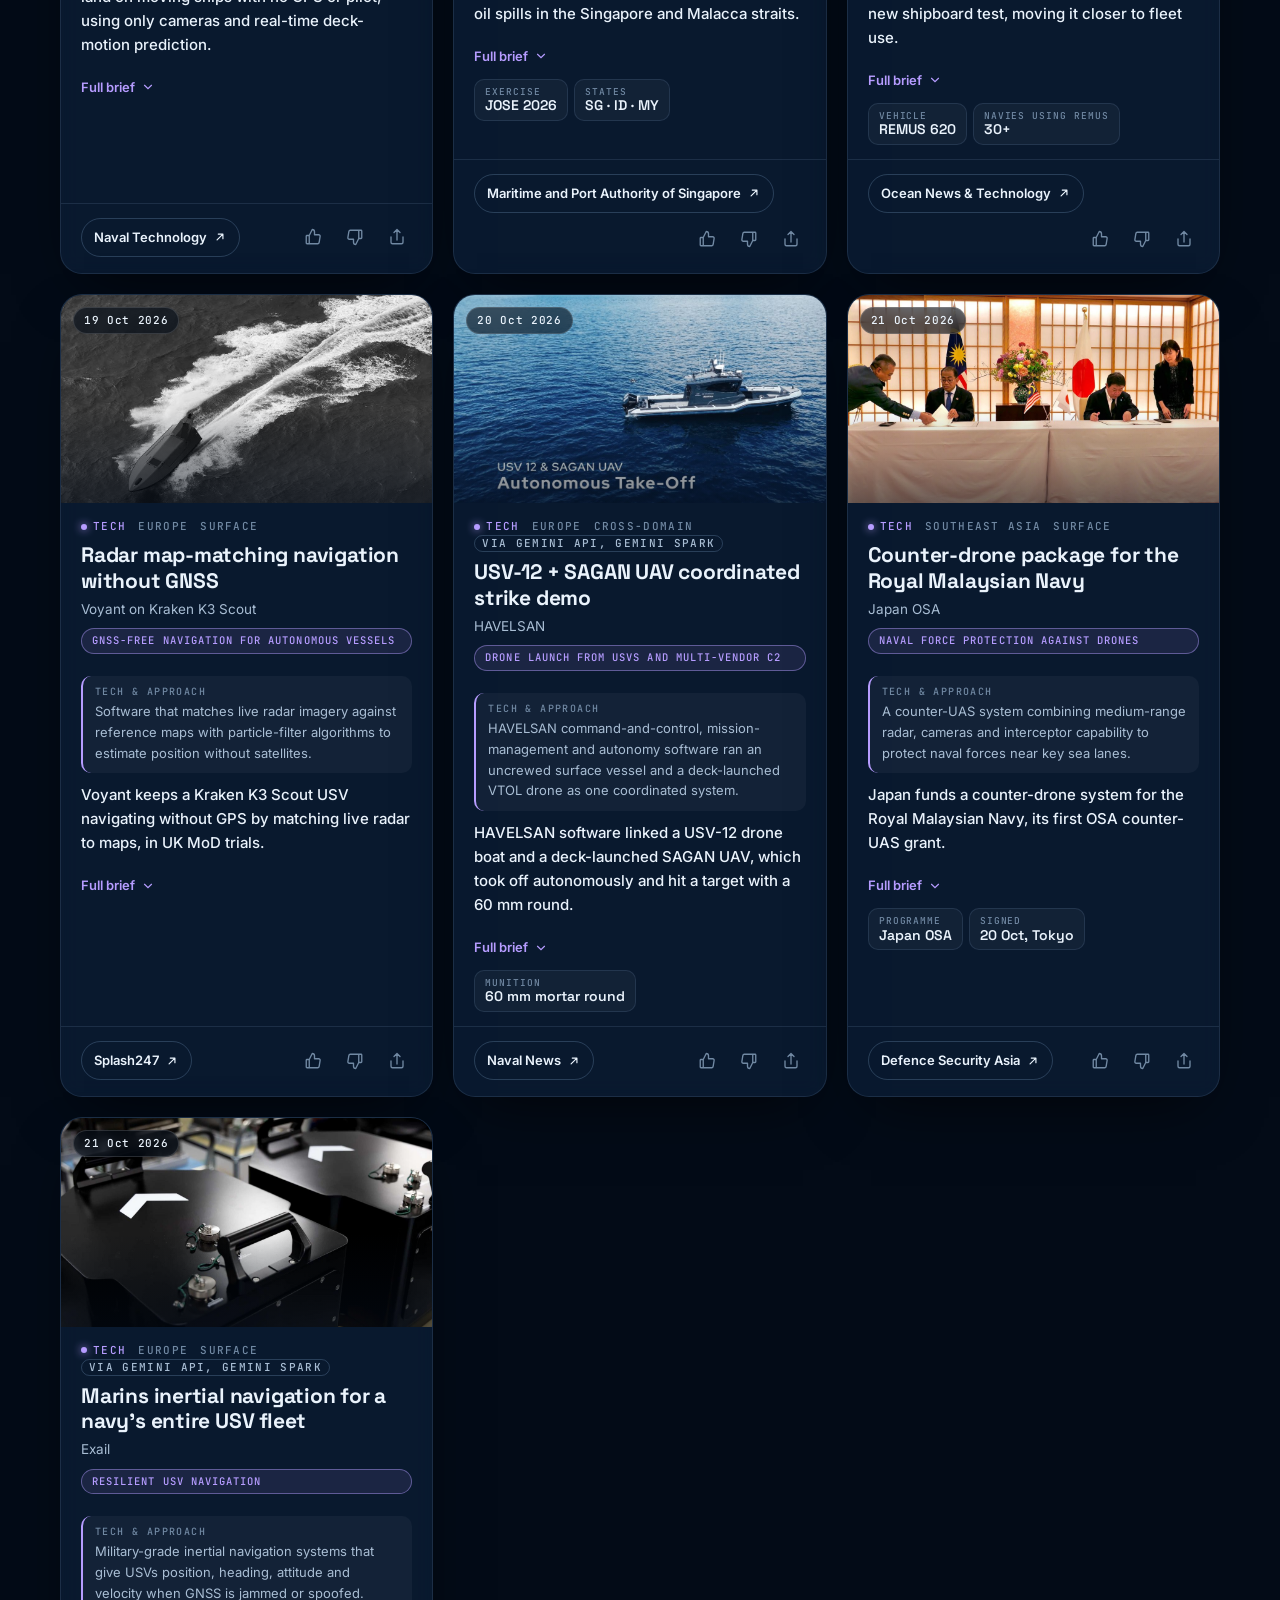
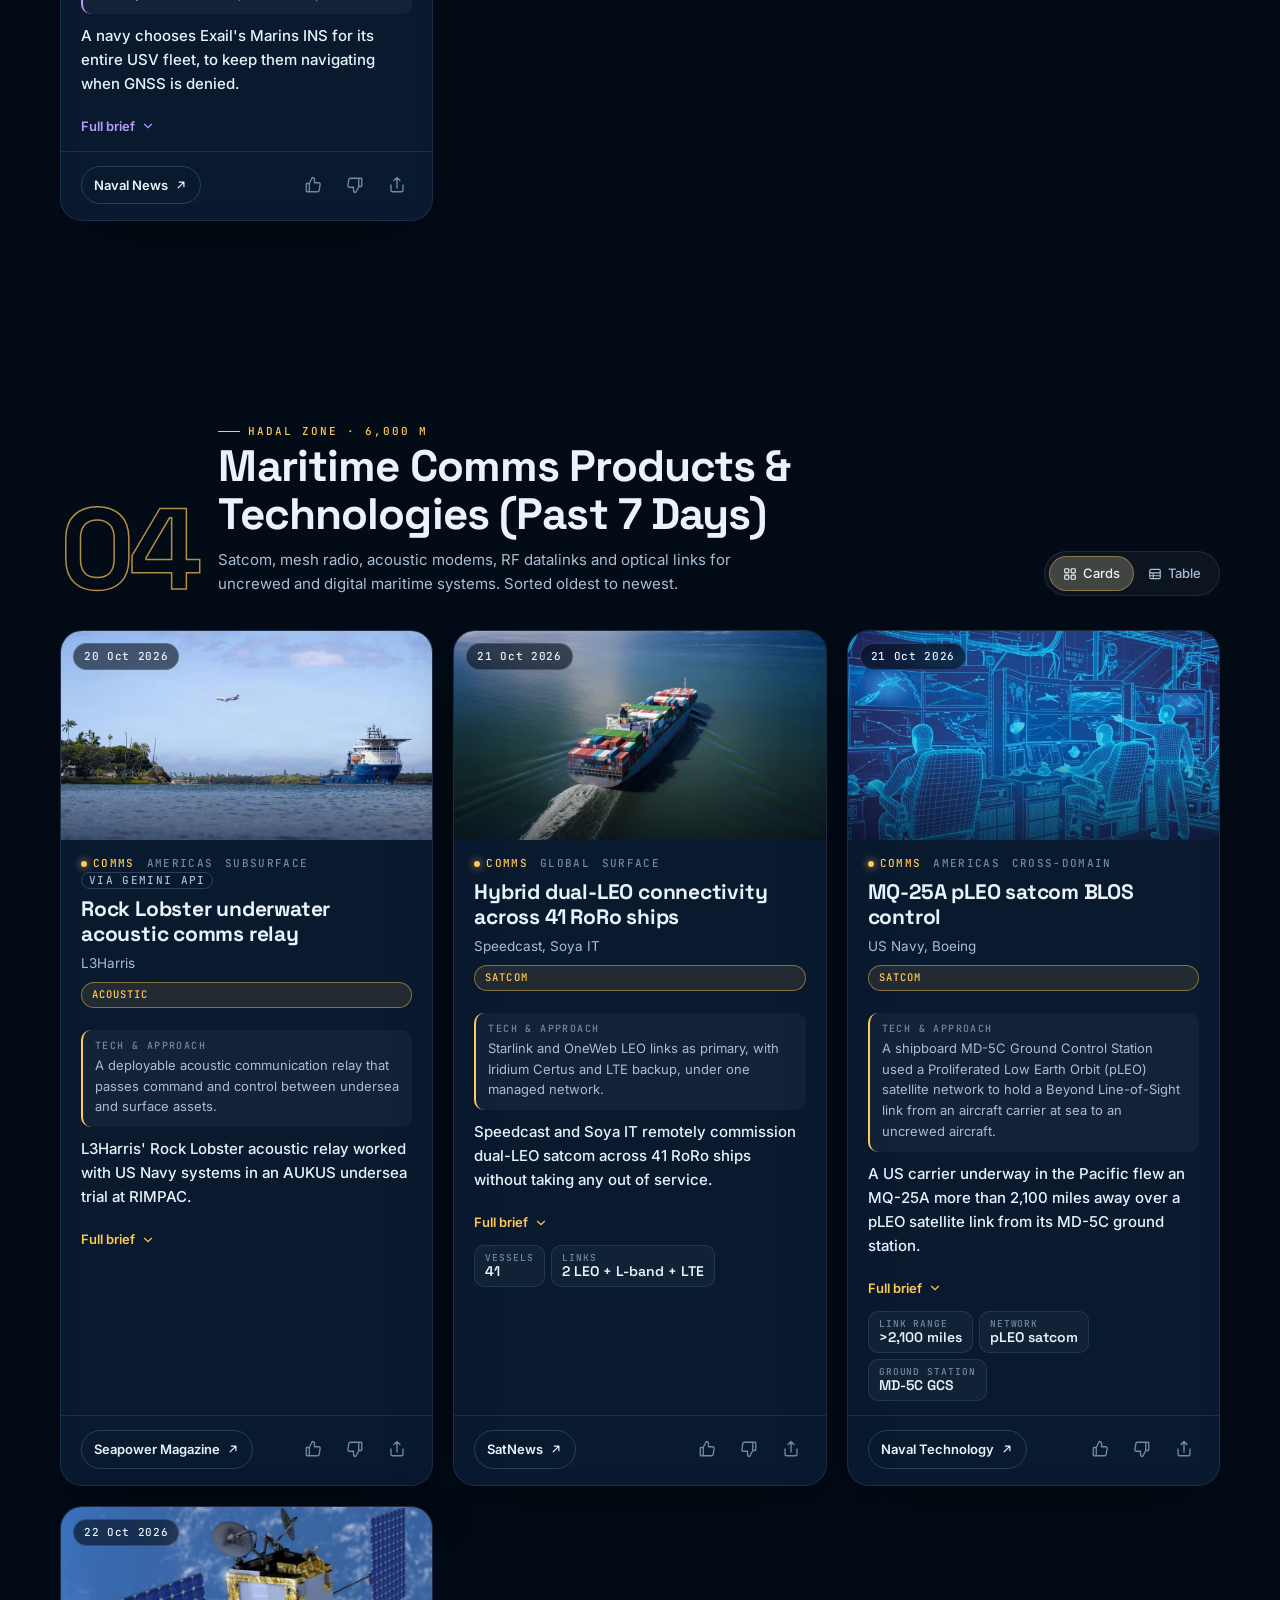
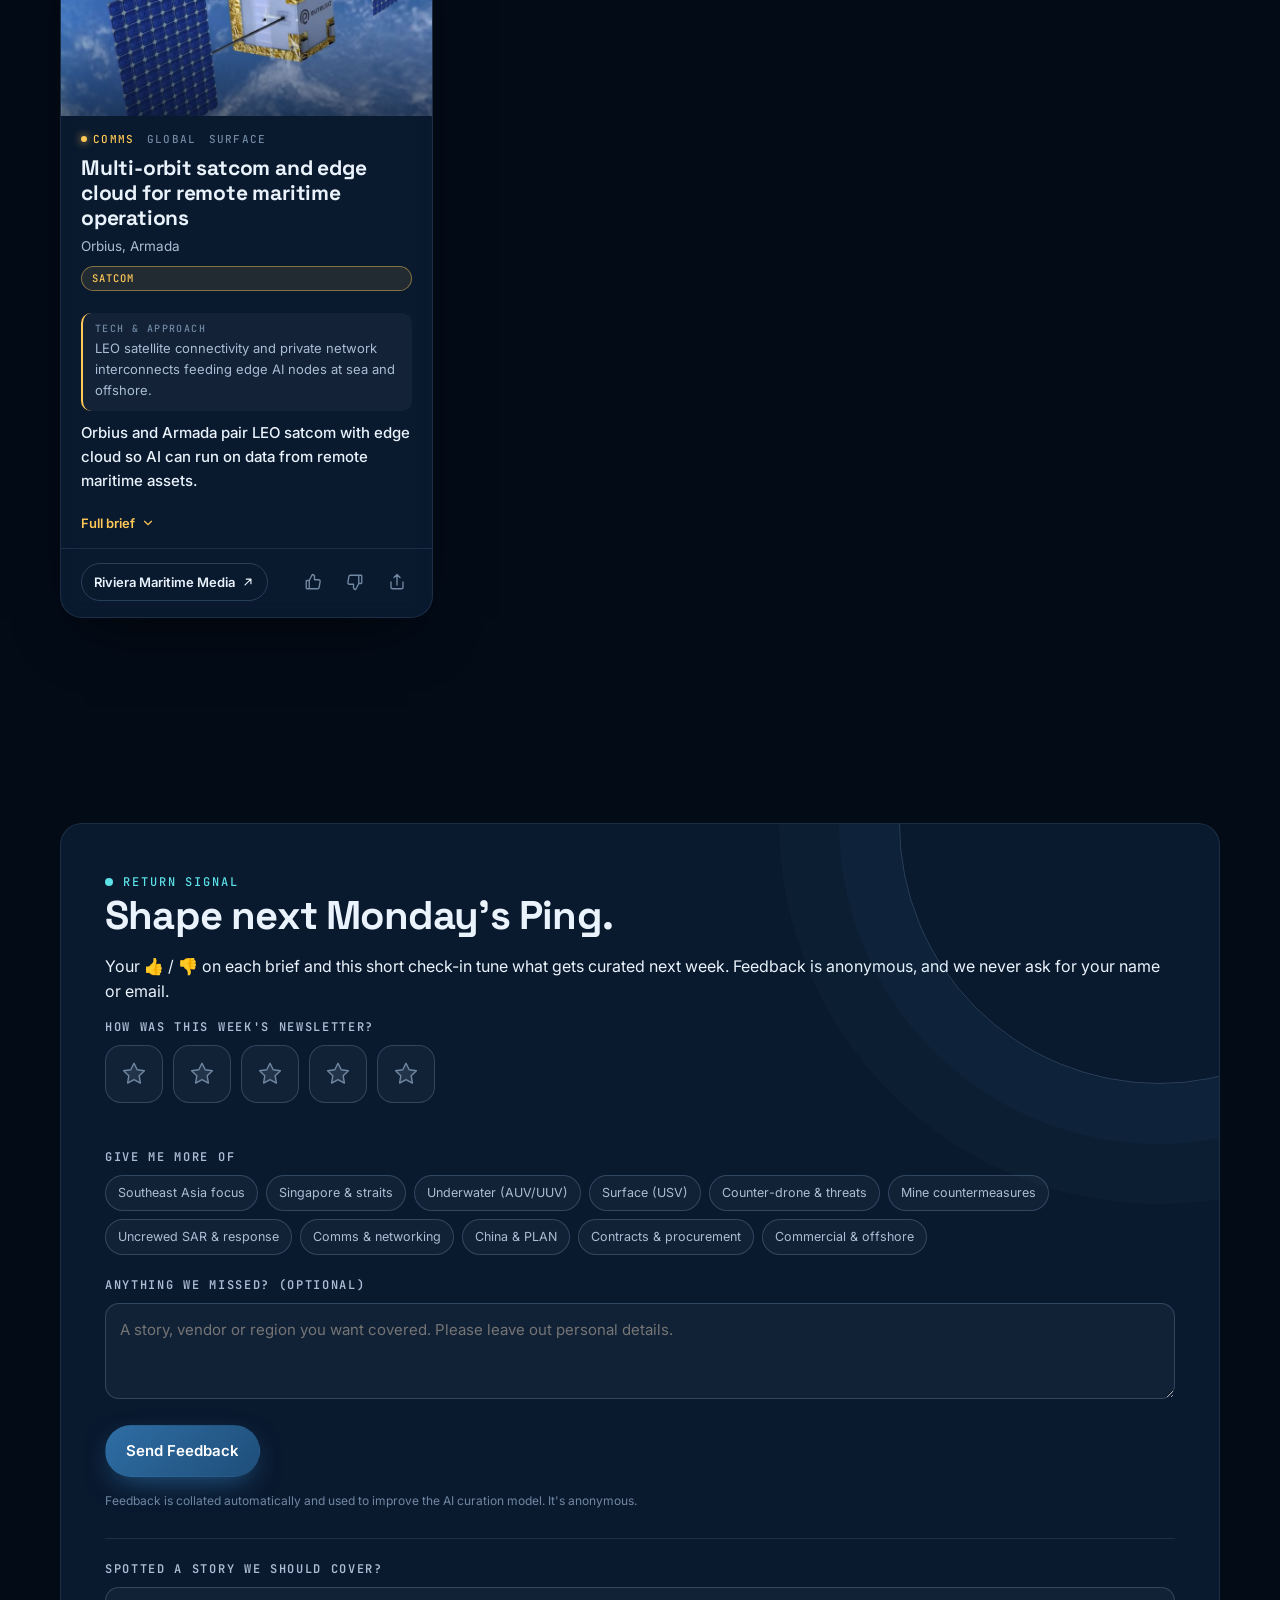
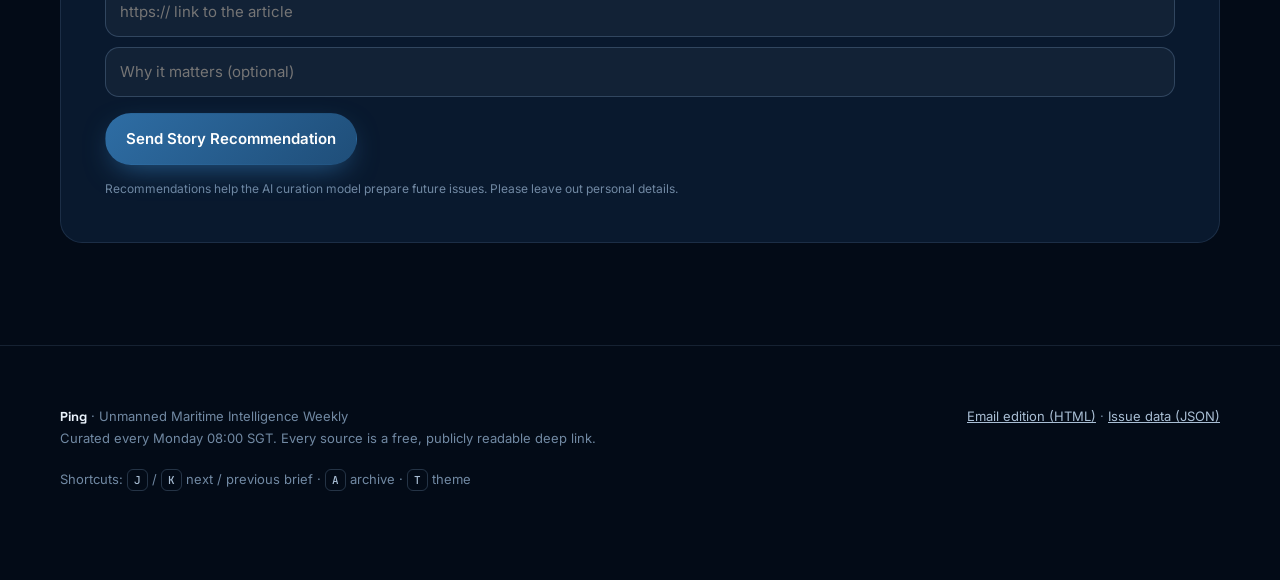
==== commit 56f2cf2a: "Drop the regional note repeated under Threats on the website The Regional Watch card already shows i" ====
--- a/index.html
+++ b/index.html
@@ -103,7 +103,7 @@
 
   <script src="assets/config.js?v=8130384e35"></script>
   <script src="assets/world-dots.js?v=f8adfb9ac0"></script>
-  <script src="assets/app.js?v=fb459934ad"></script>
+  <script src="assets/app.js?v=fd526e633e"></script>
   <script src="assets/analytics.js?v=ab99383cc4"></script>
 </body>
 </html>
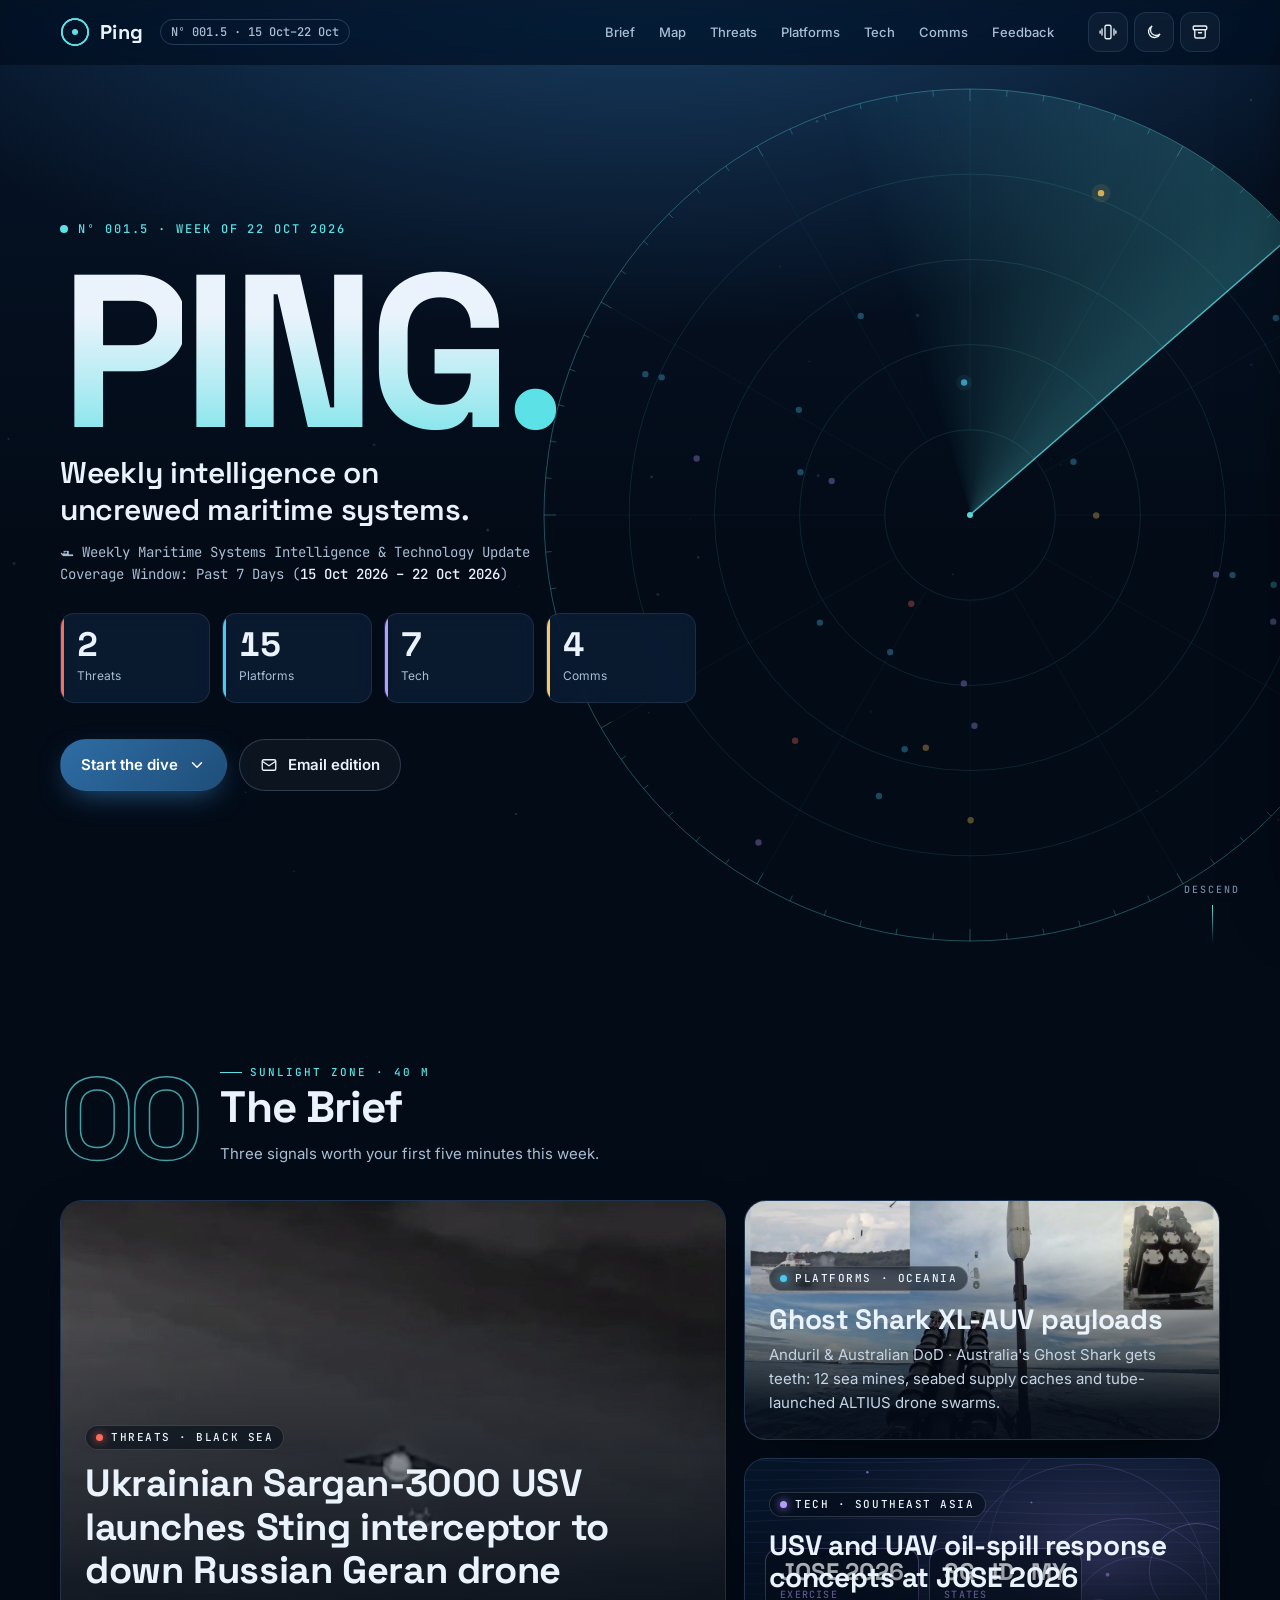
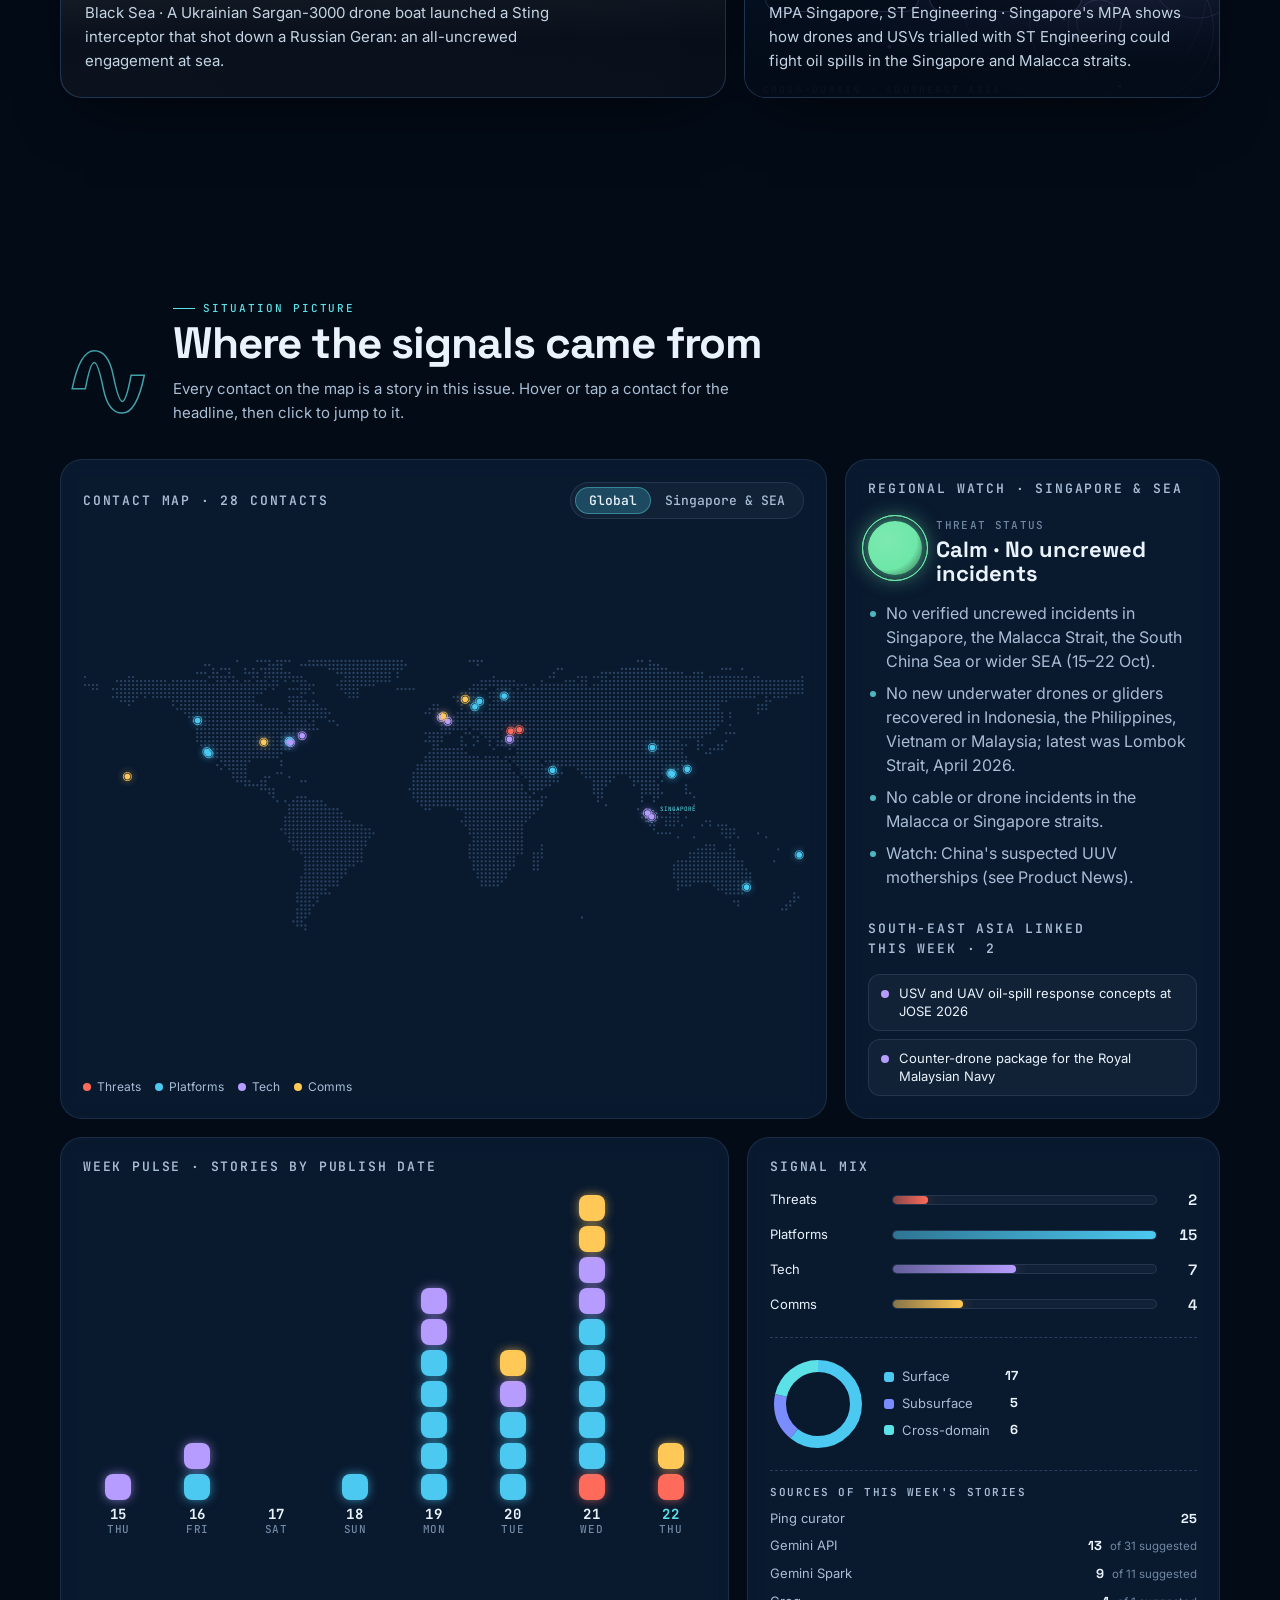
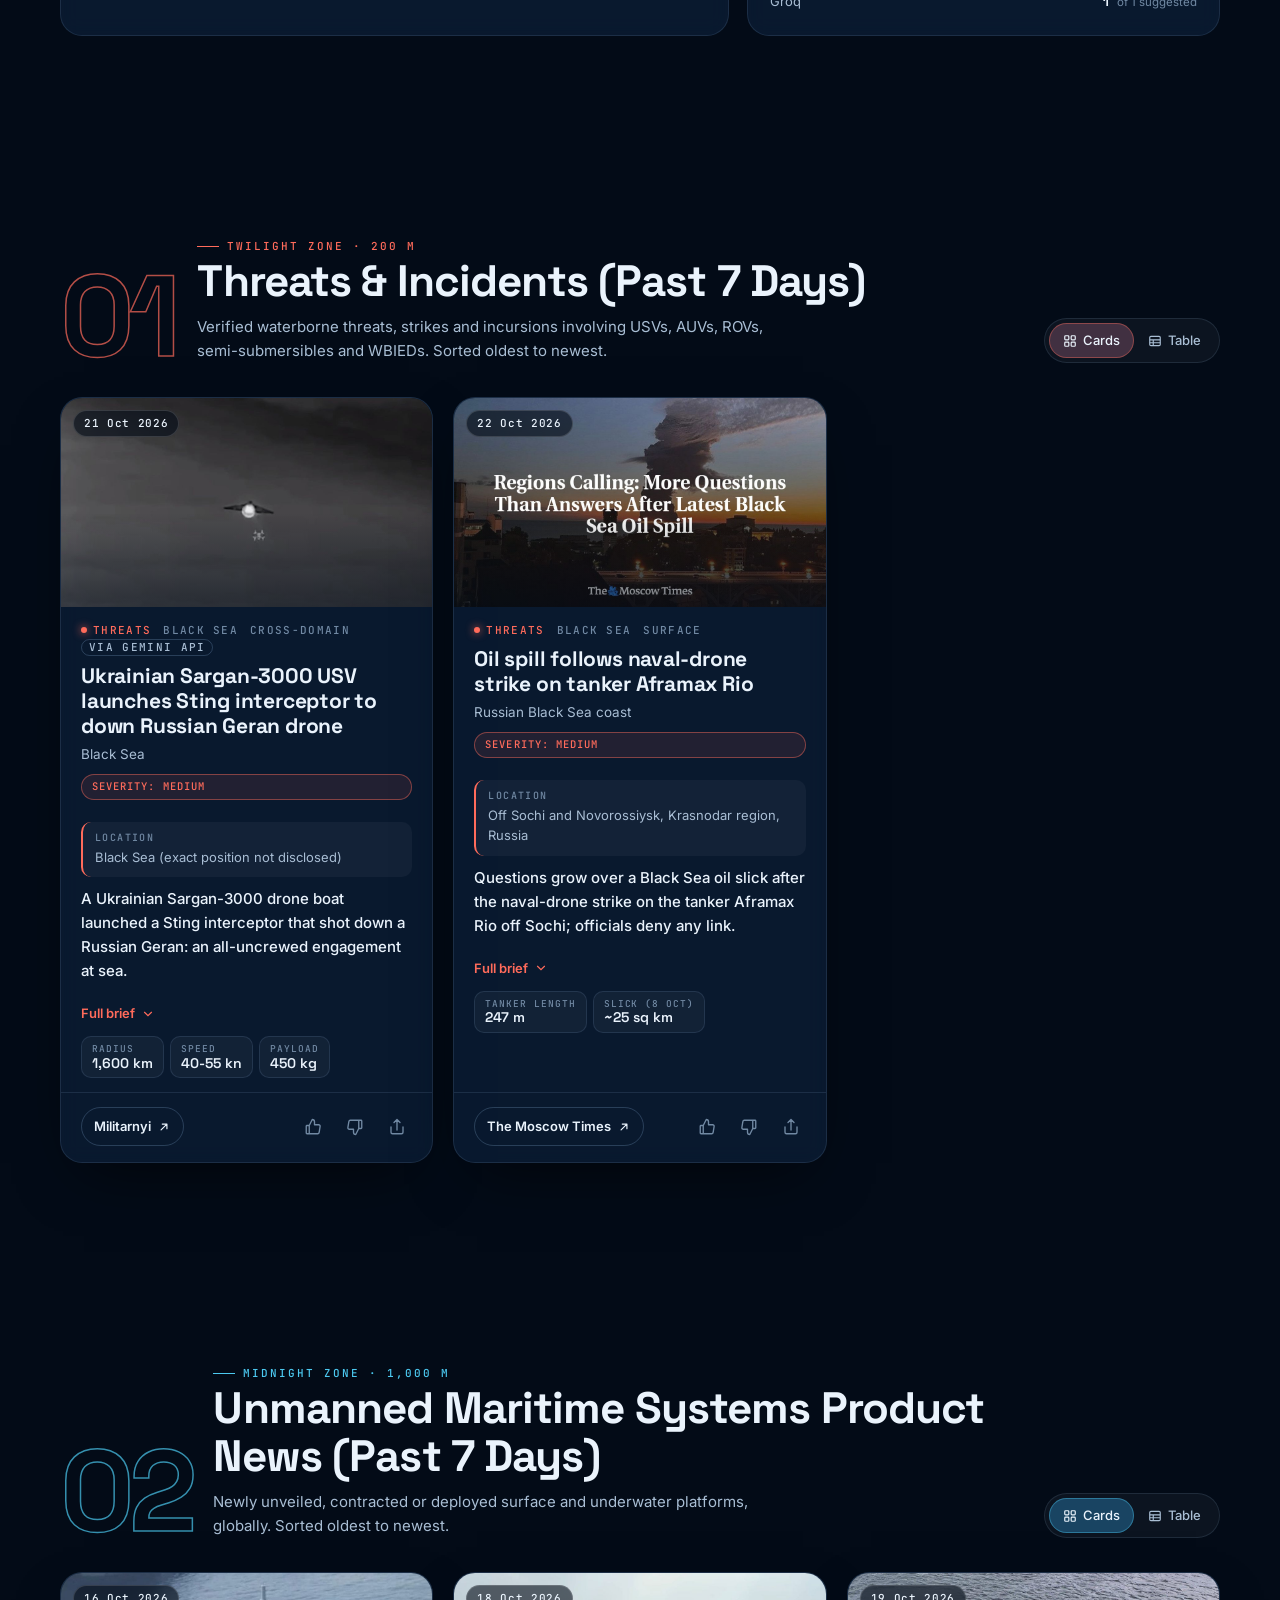
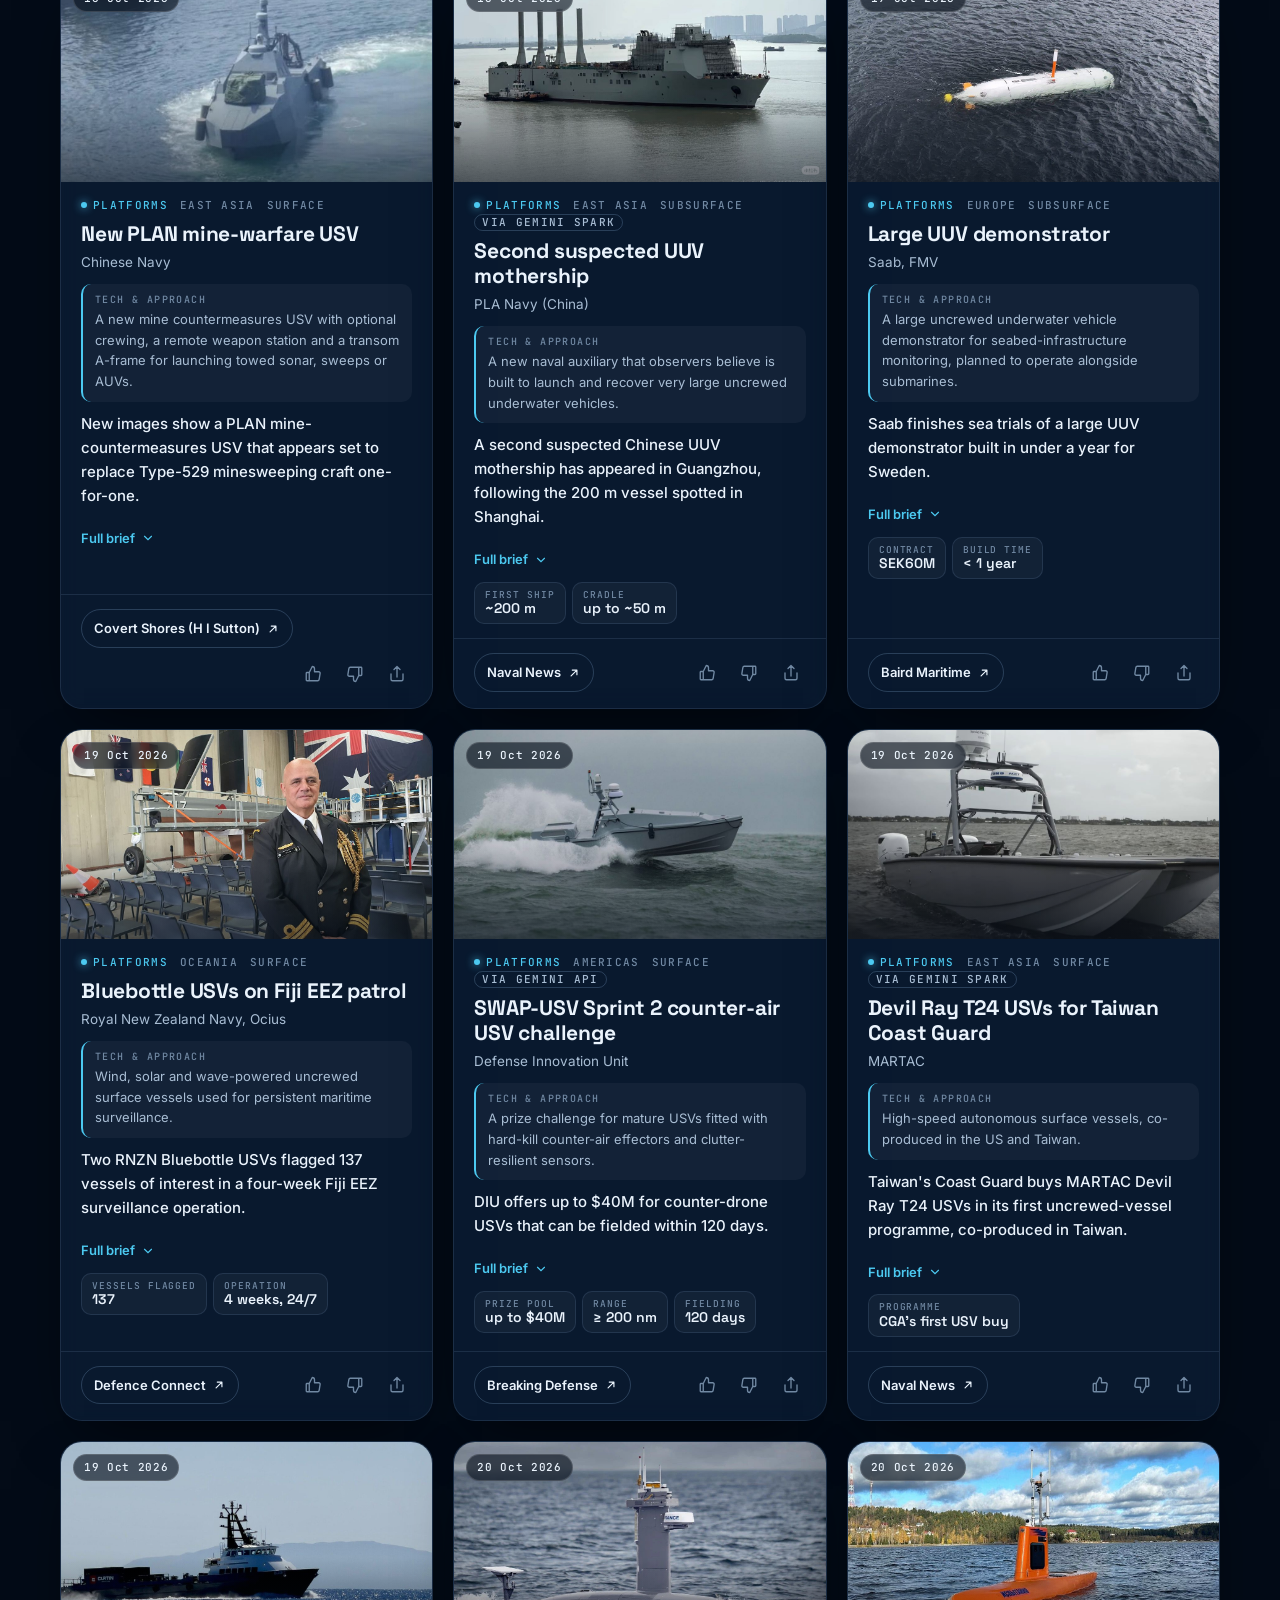
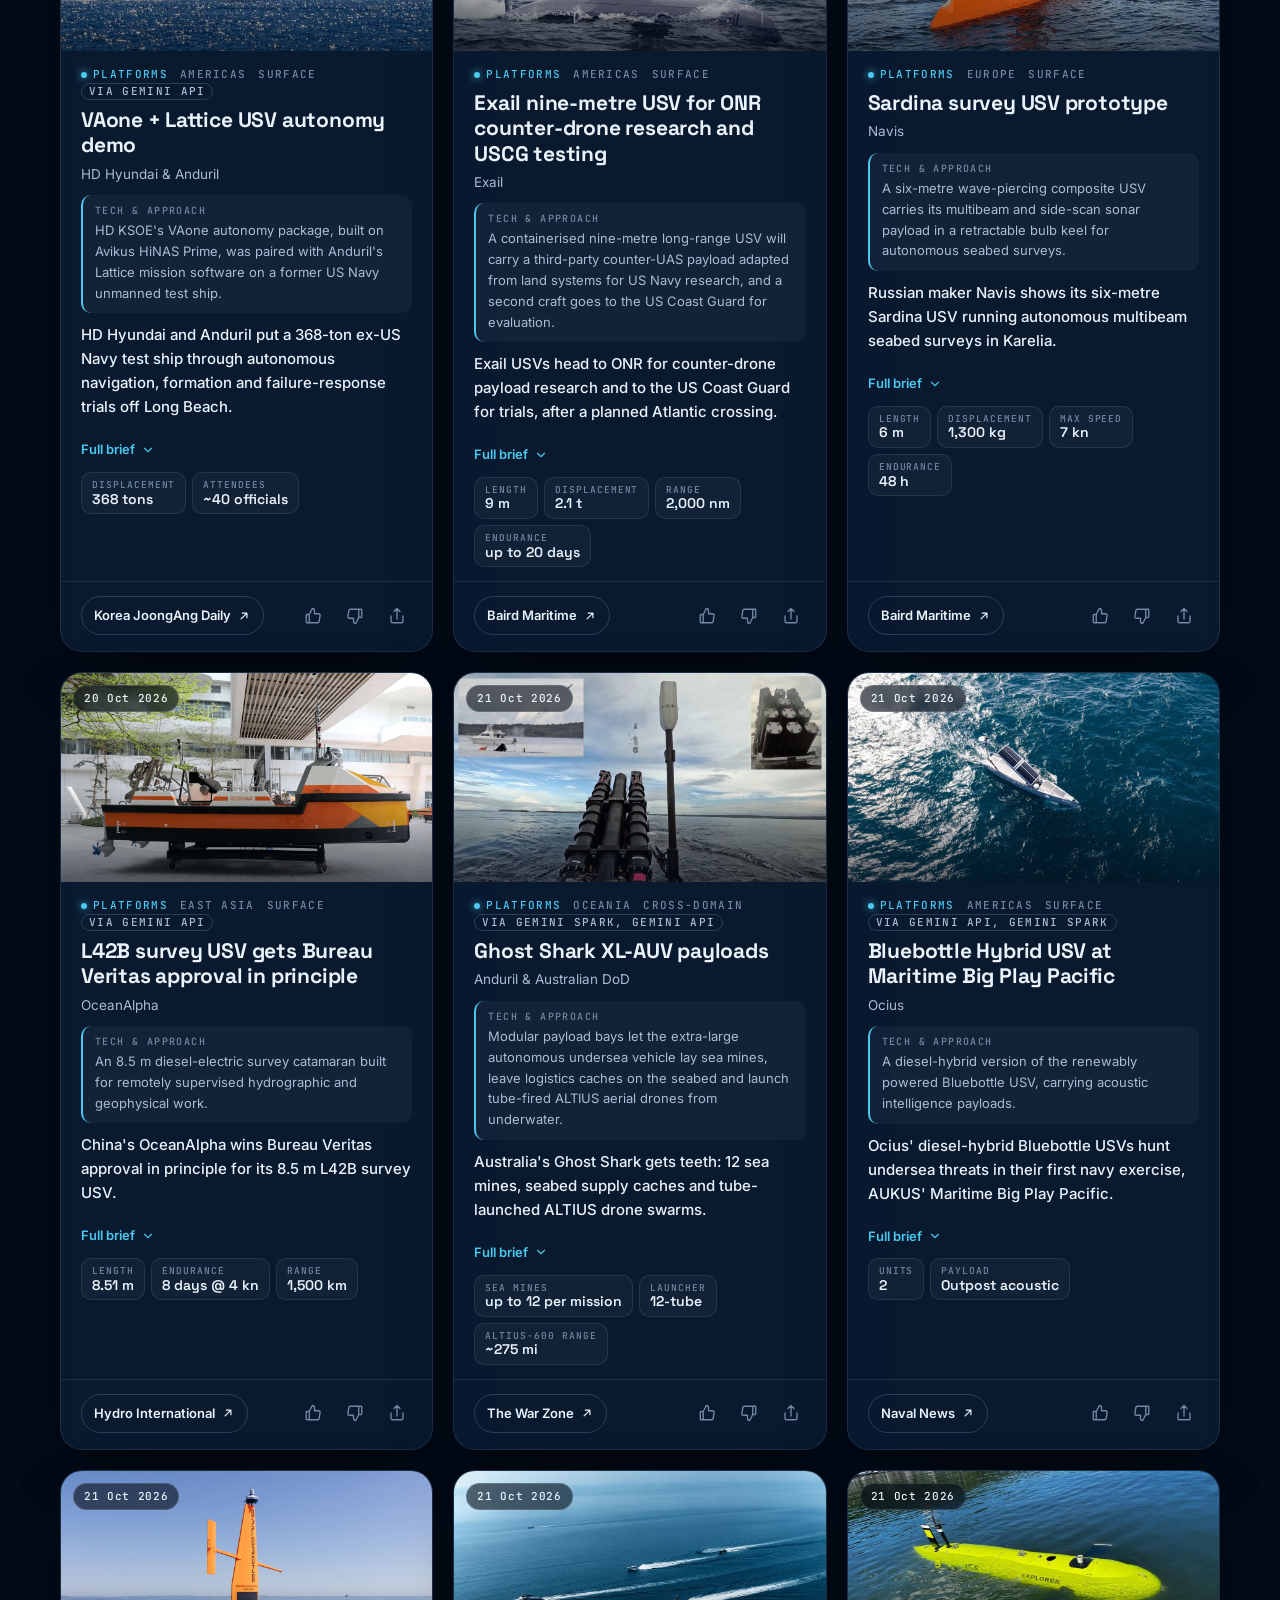
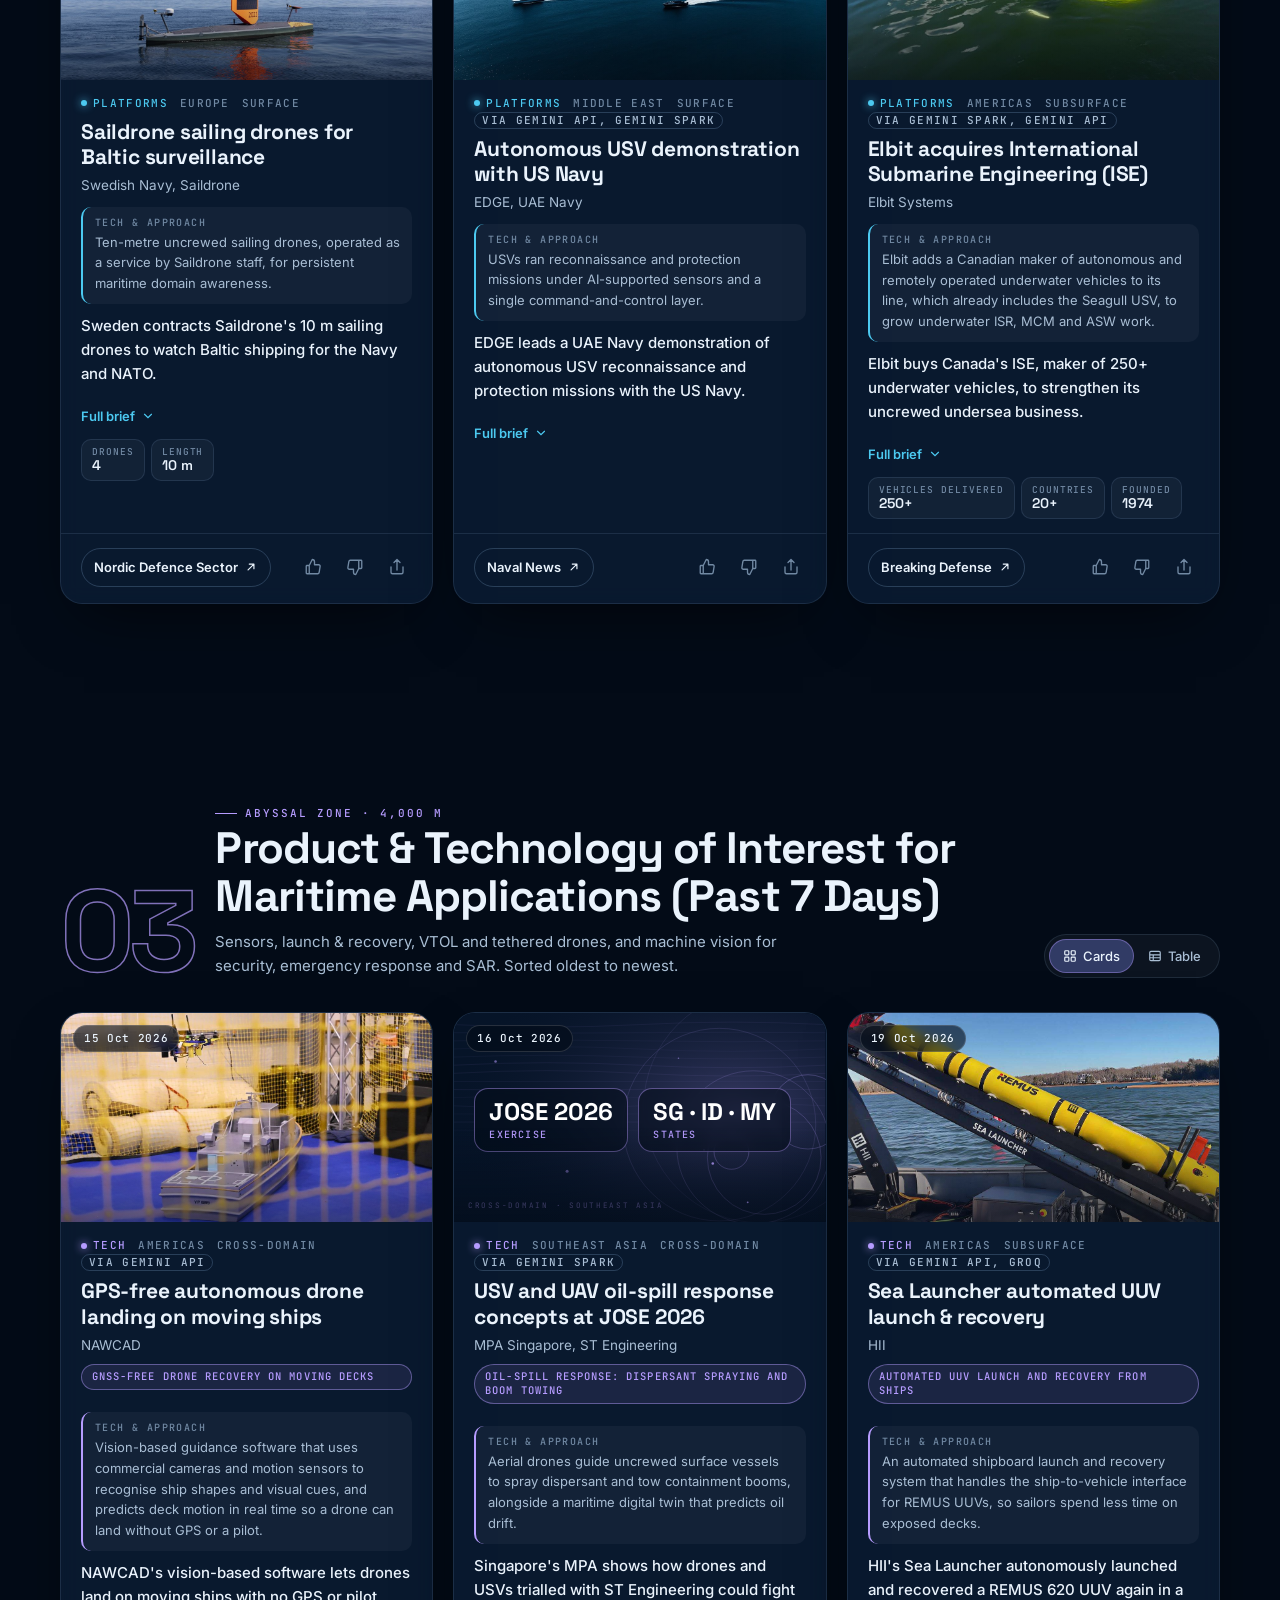
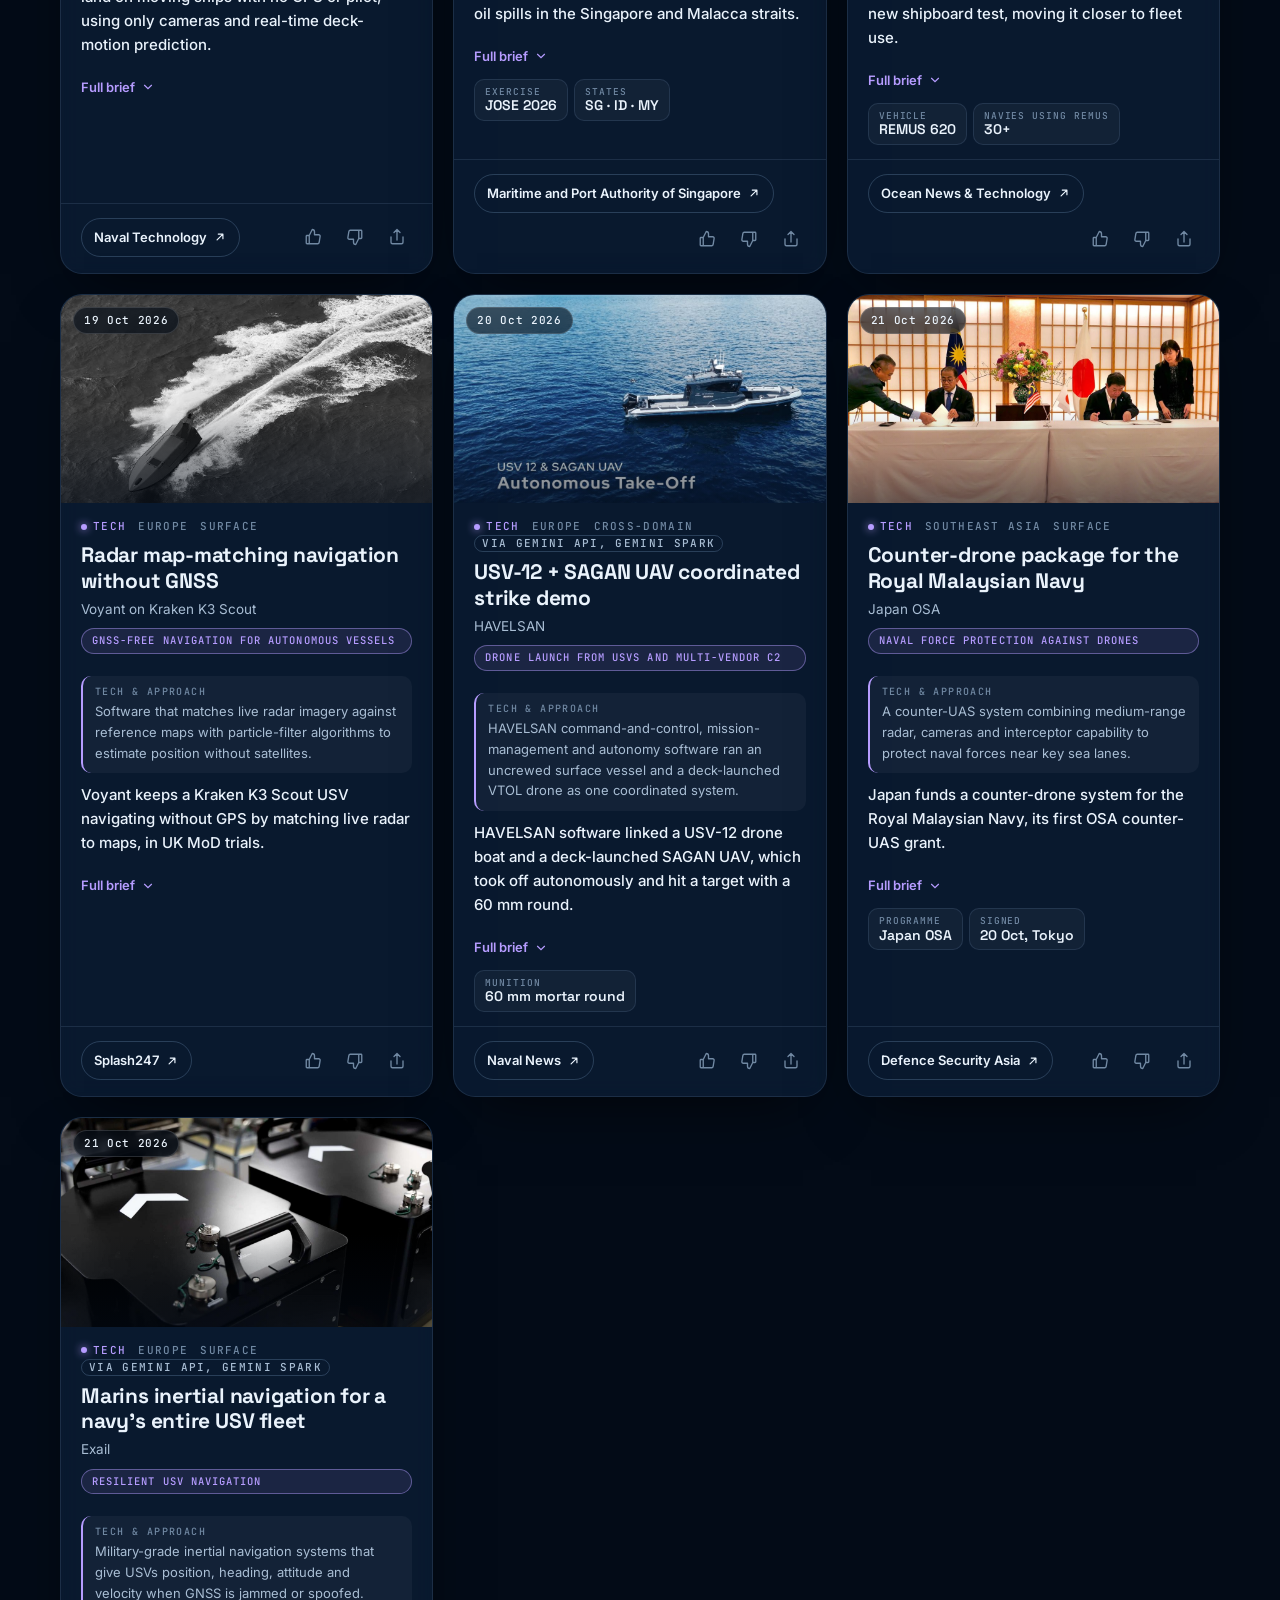
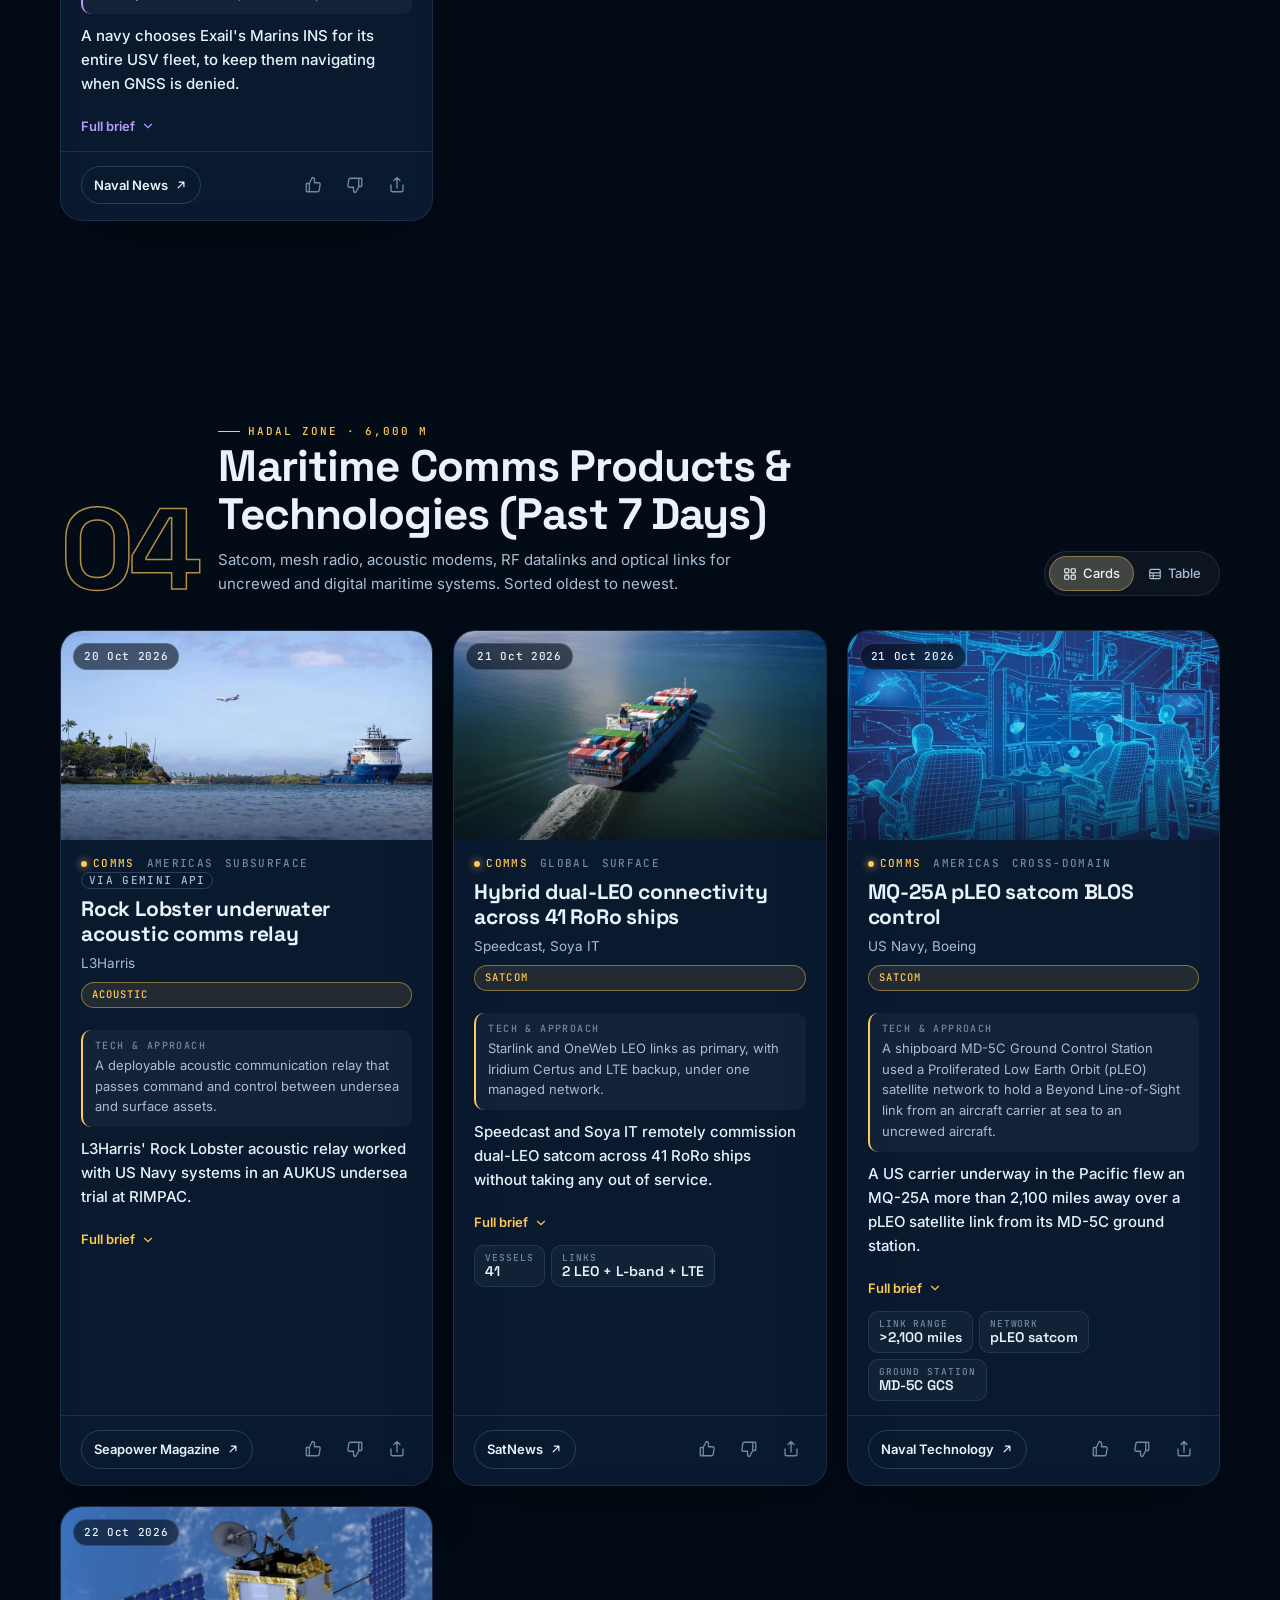
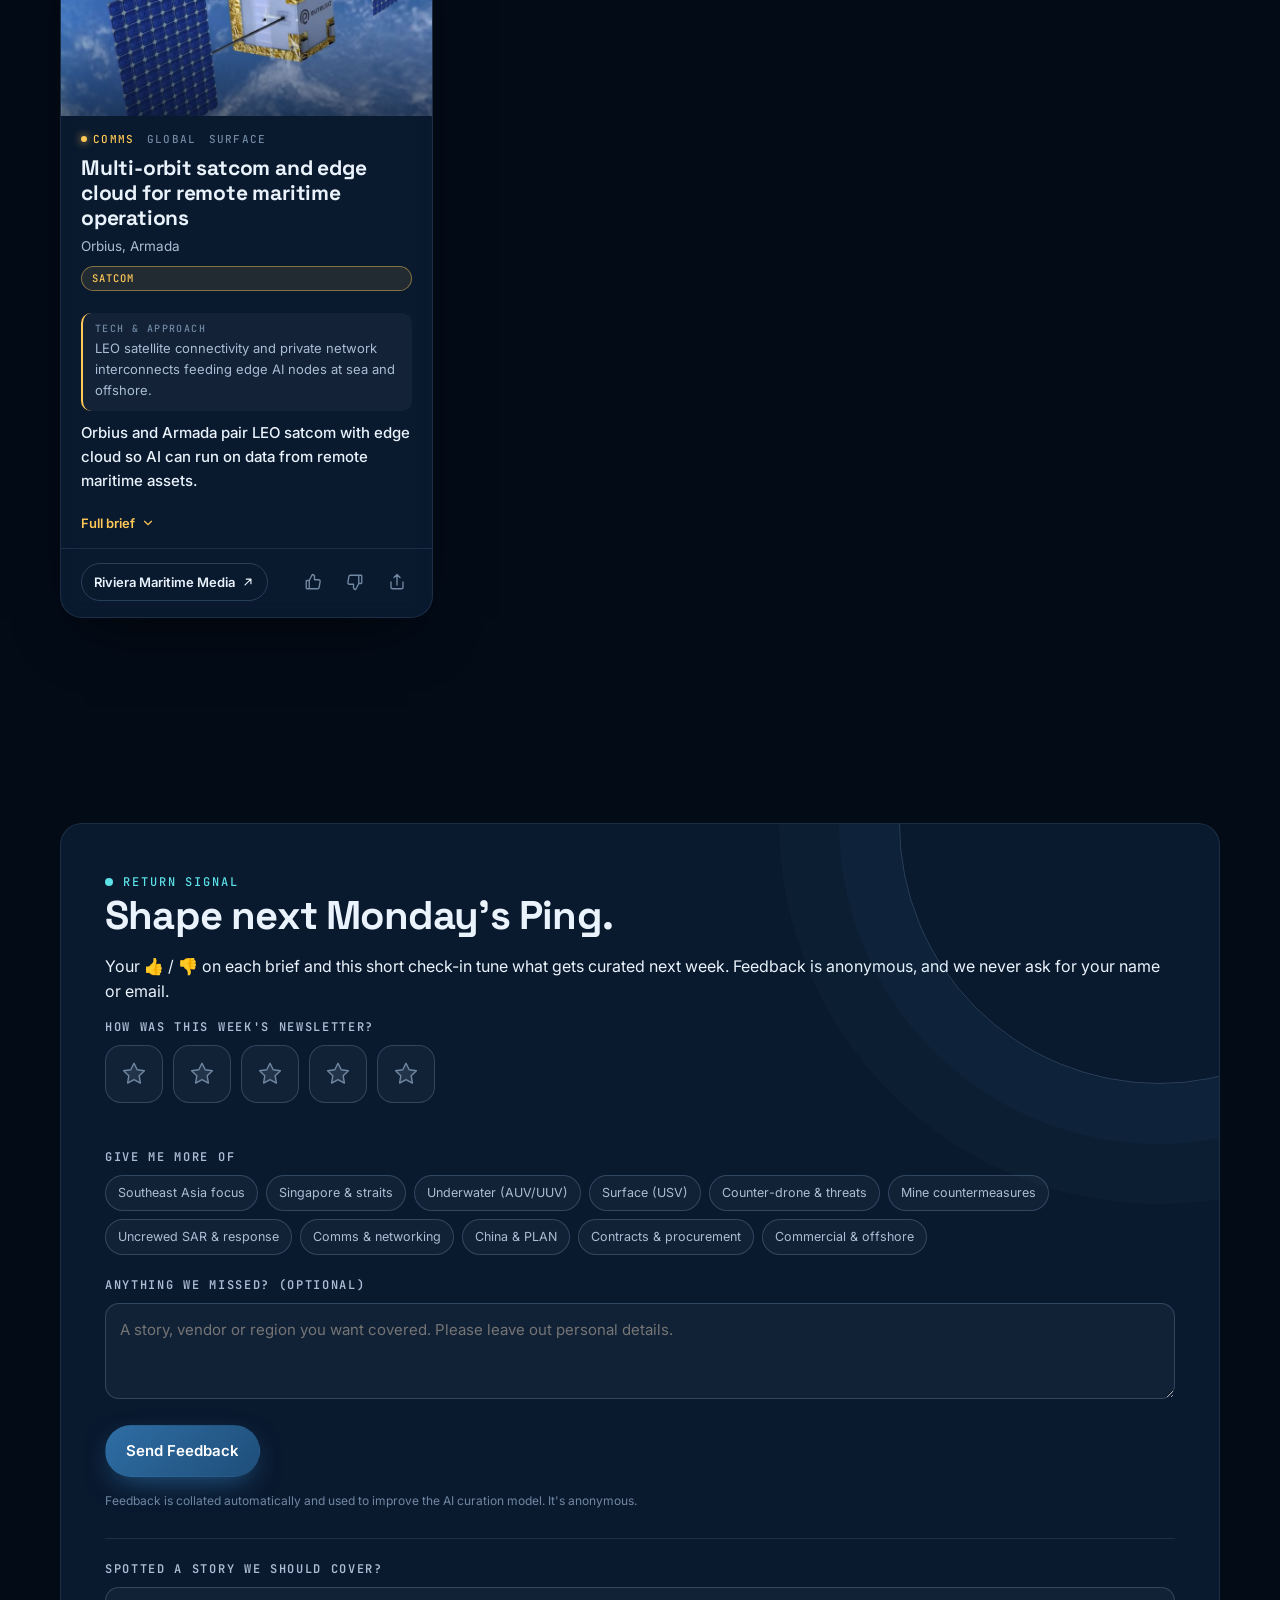
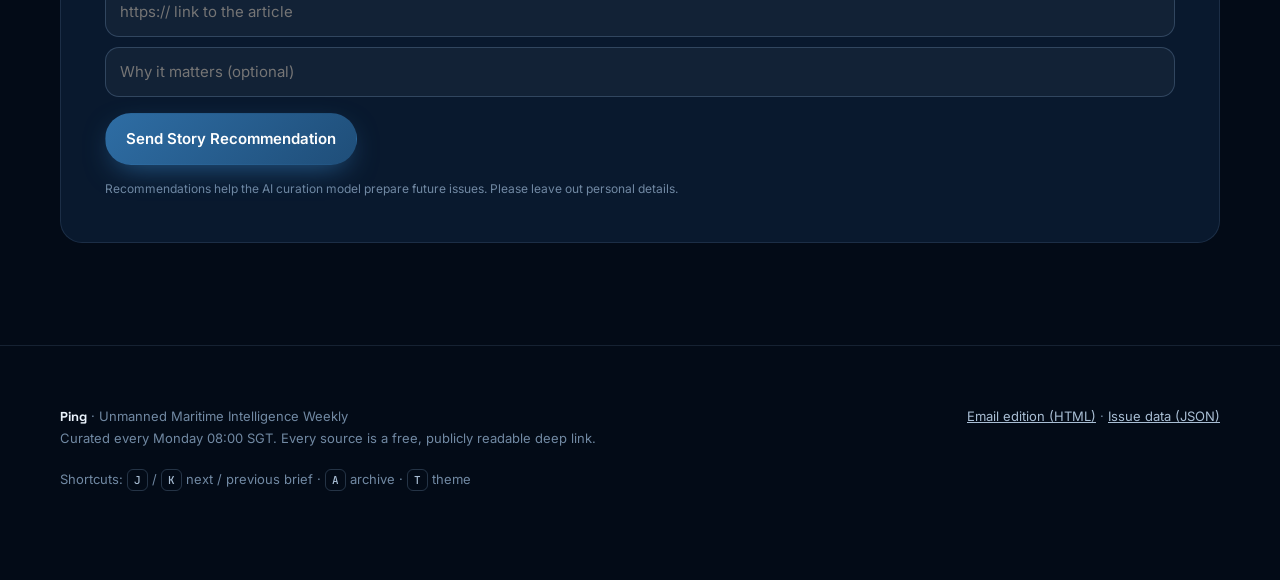
==== commit 848e0df8: "Ping logo scrolls back to the top of the current issue Smooth scroll (instant when reduced motion is" ====
--- a/index.html
+++ b/index.html
@@ -26,7 +26,7 @@
 
   <header class="topbar" id="topbar">
     <div class="wrap">
-      <a class="brand" href="#/" aria-label="Ping home">
+      <a class="brand" href="#top" aria-label="Back to the top">
         <svg viewBox="0 0 32 32" aria-hidden="true">
           <g fill="none" stroke="#5CE1E6" stroke-width="1.6">
             <circle class="ring" cx="16" cy="16" r="14"/>
@@ -103,7 +103,7 @@
 
   <script src="assets/config.js?v=8130384e35"></script>
   <script src="assets/world-dots.js?v=f8adfb9ac0"></script>
-  <script src="assets/app.js?v=fd526e633e"></script>
+  <script src="assets/app.js?v=00a0f69543"></script>
   <script src="assets/analytics.js?v=ab99383cc4"></script>
 </body>
 </html>
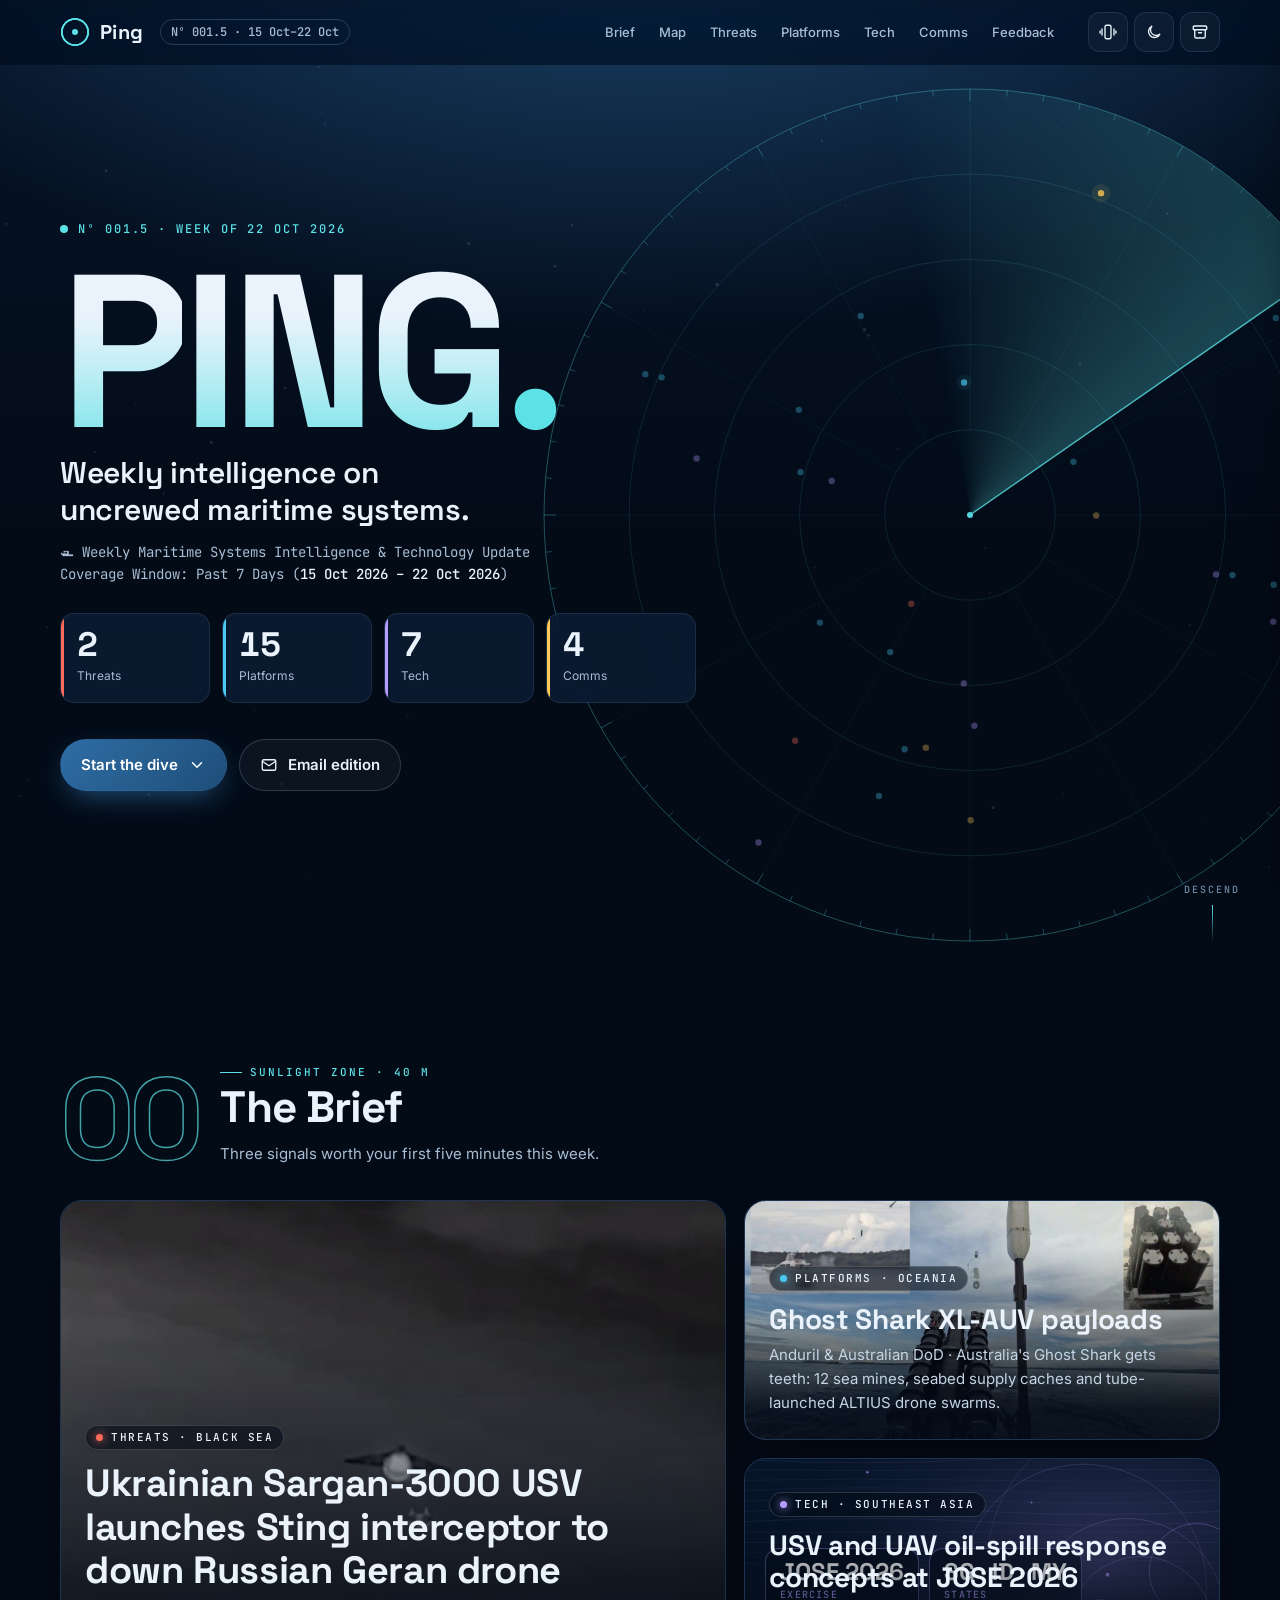
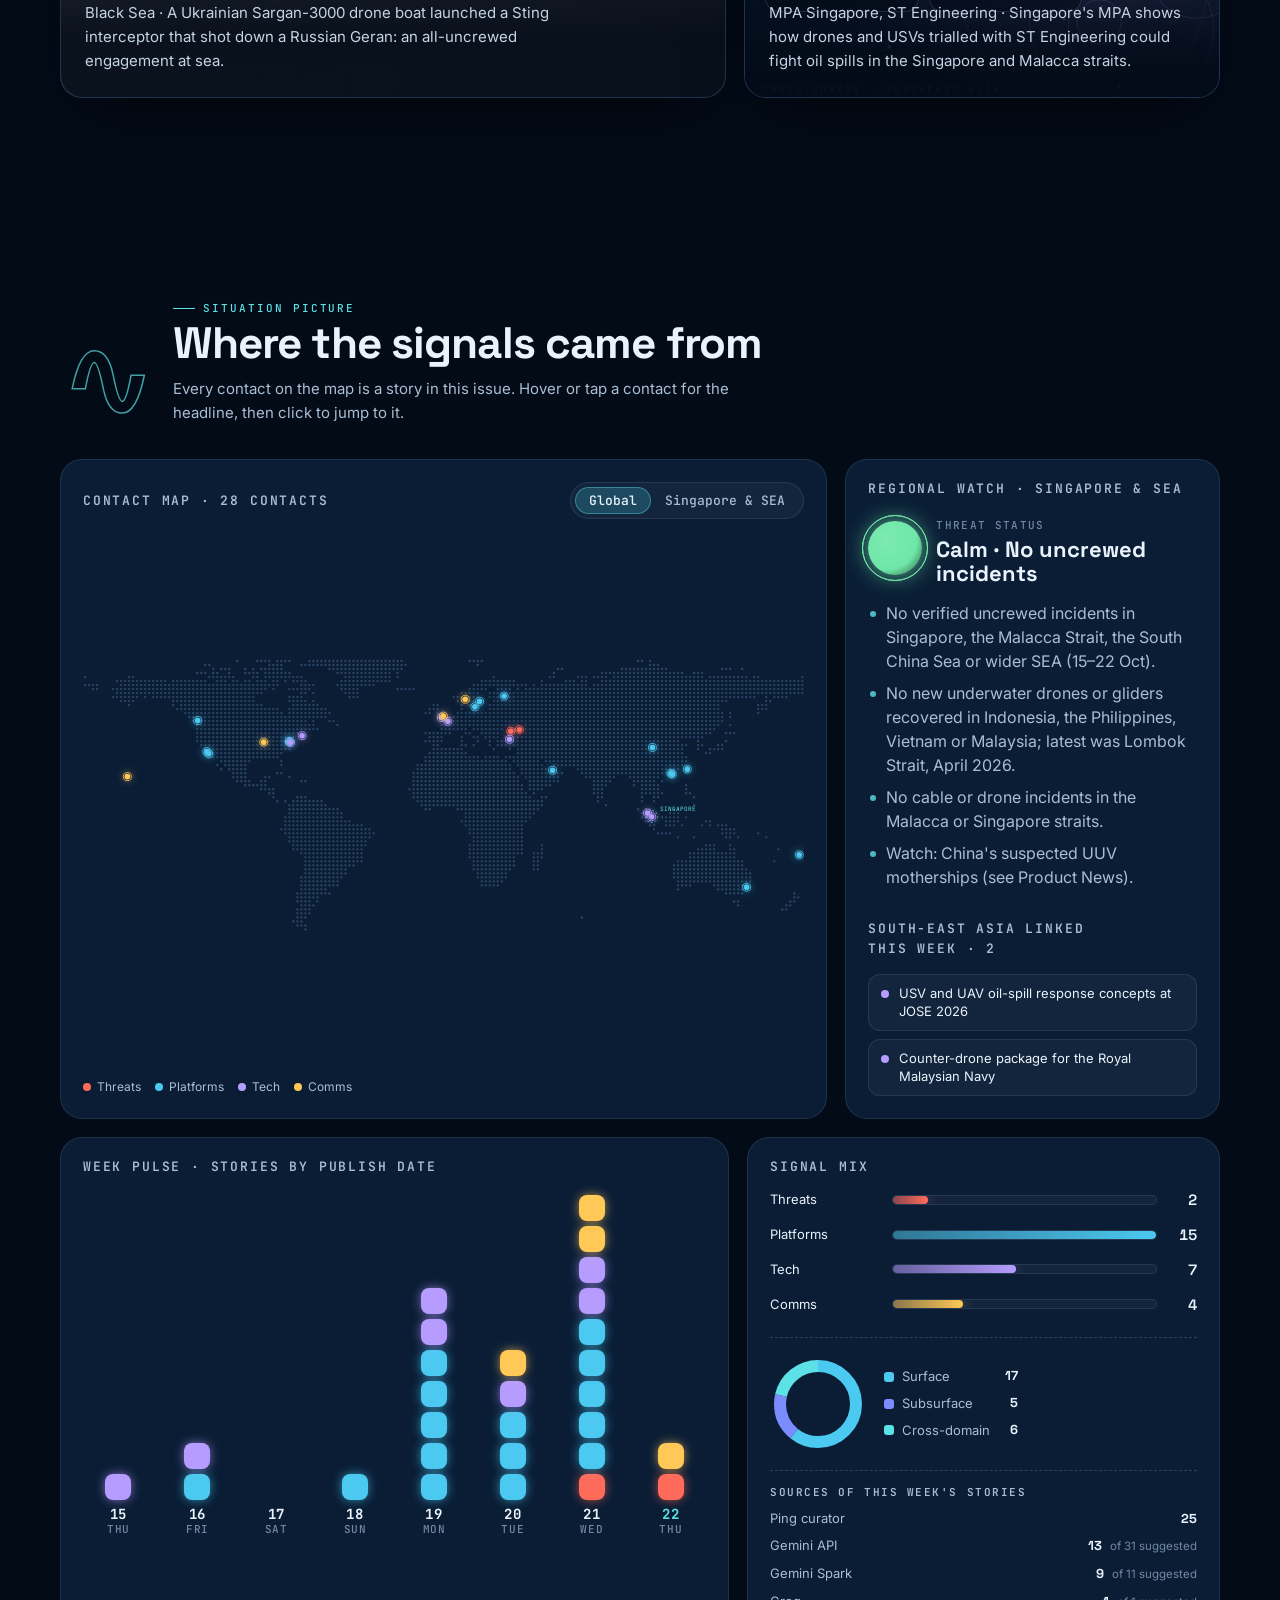
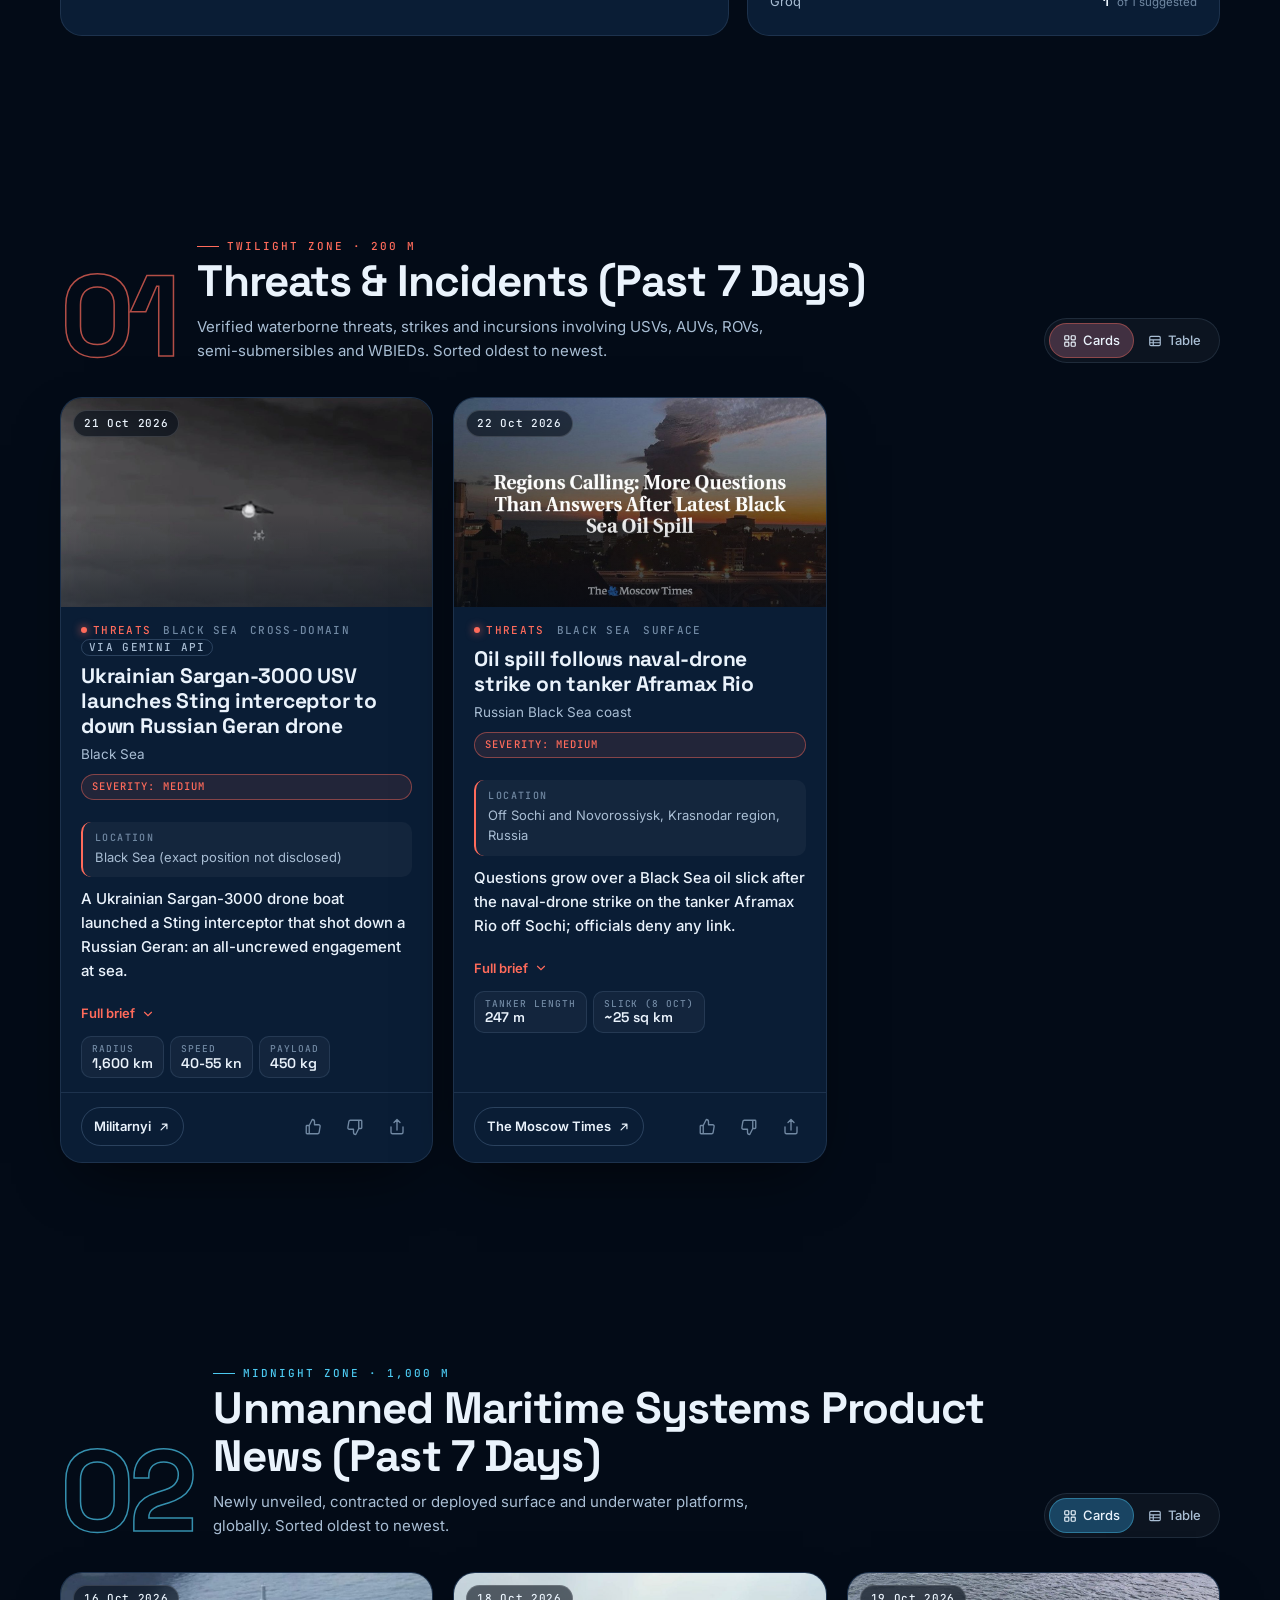
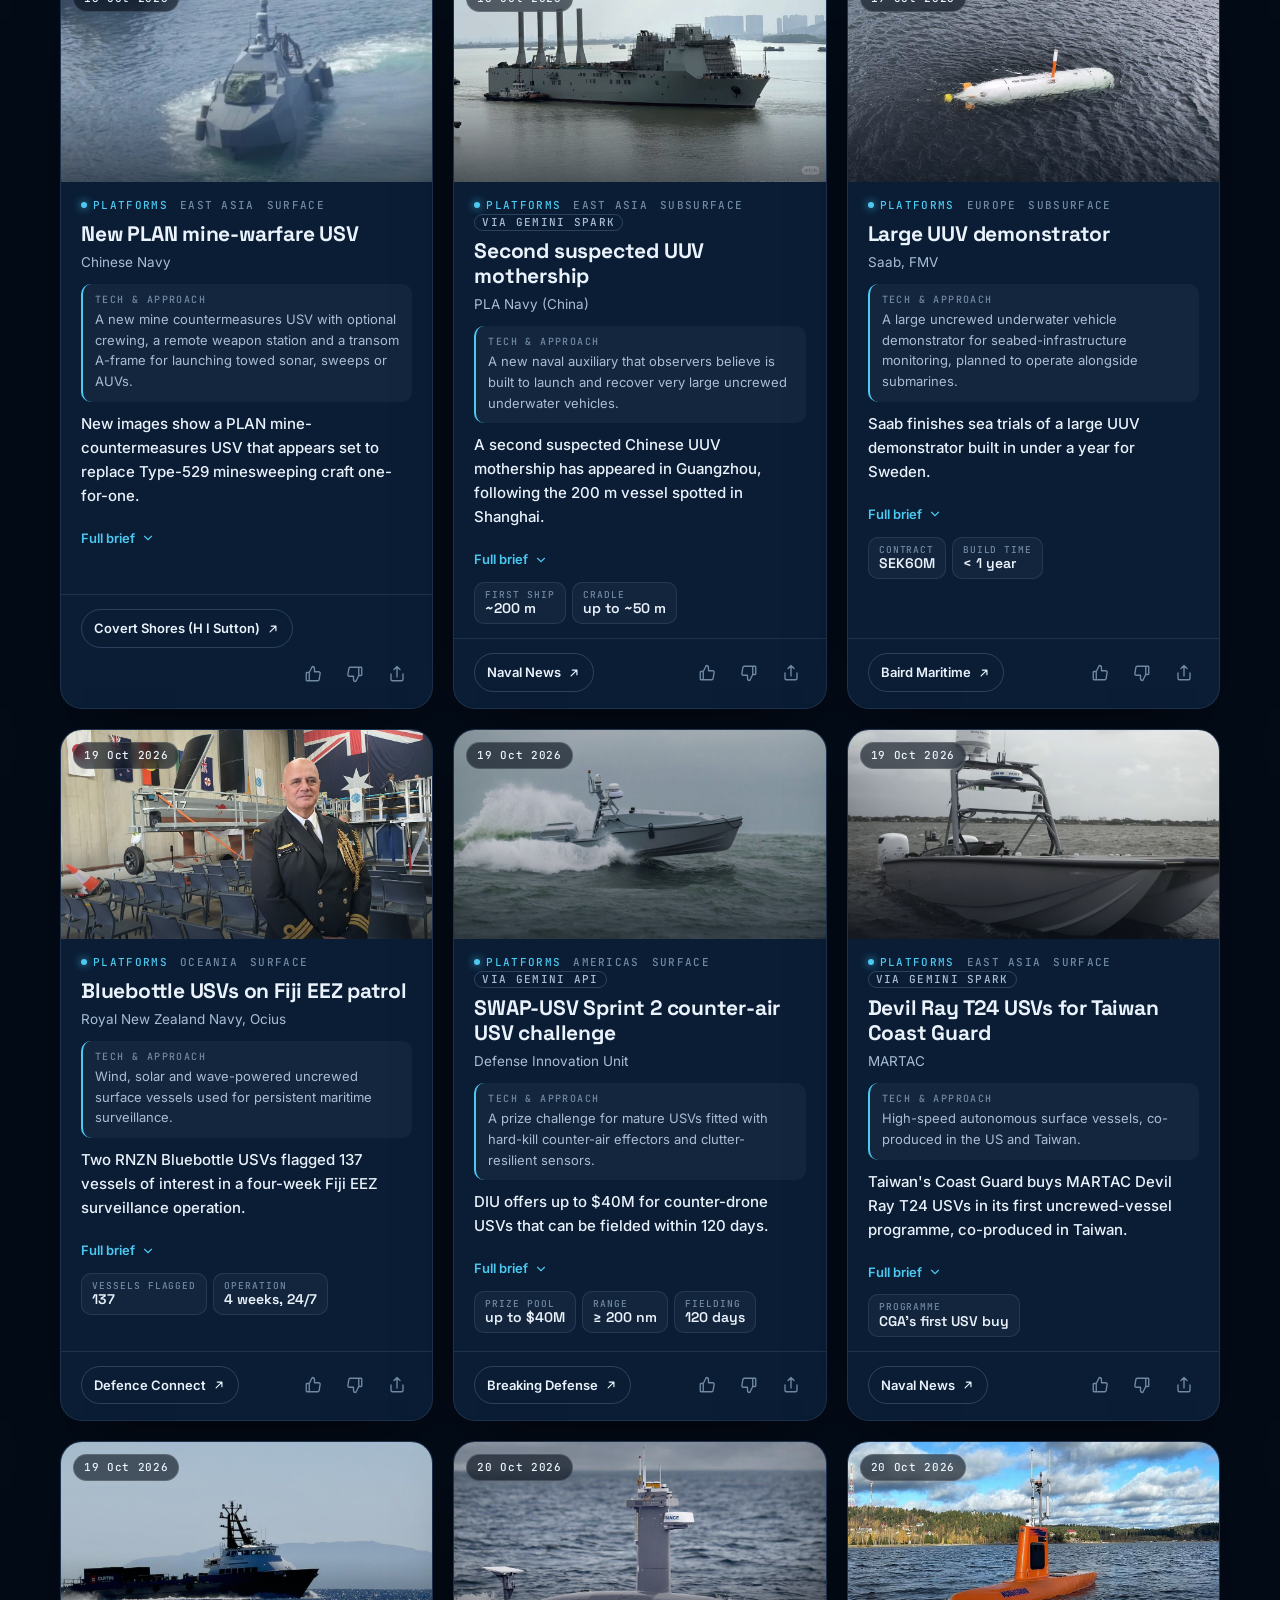
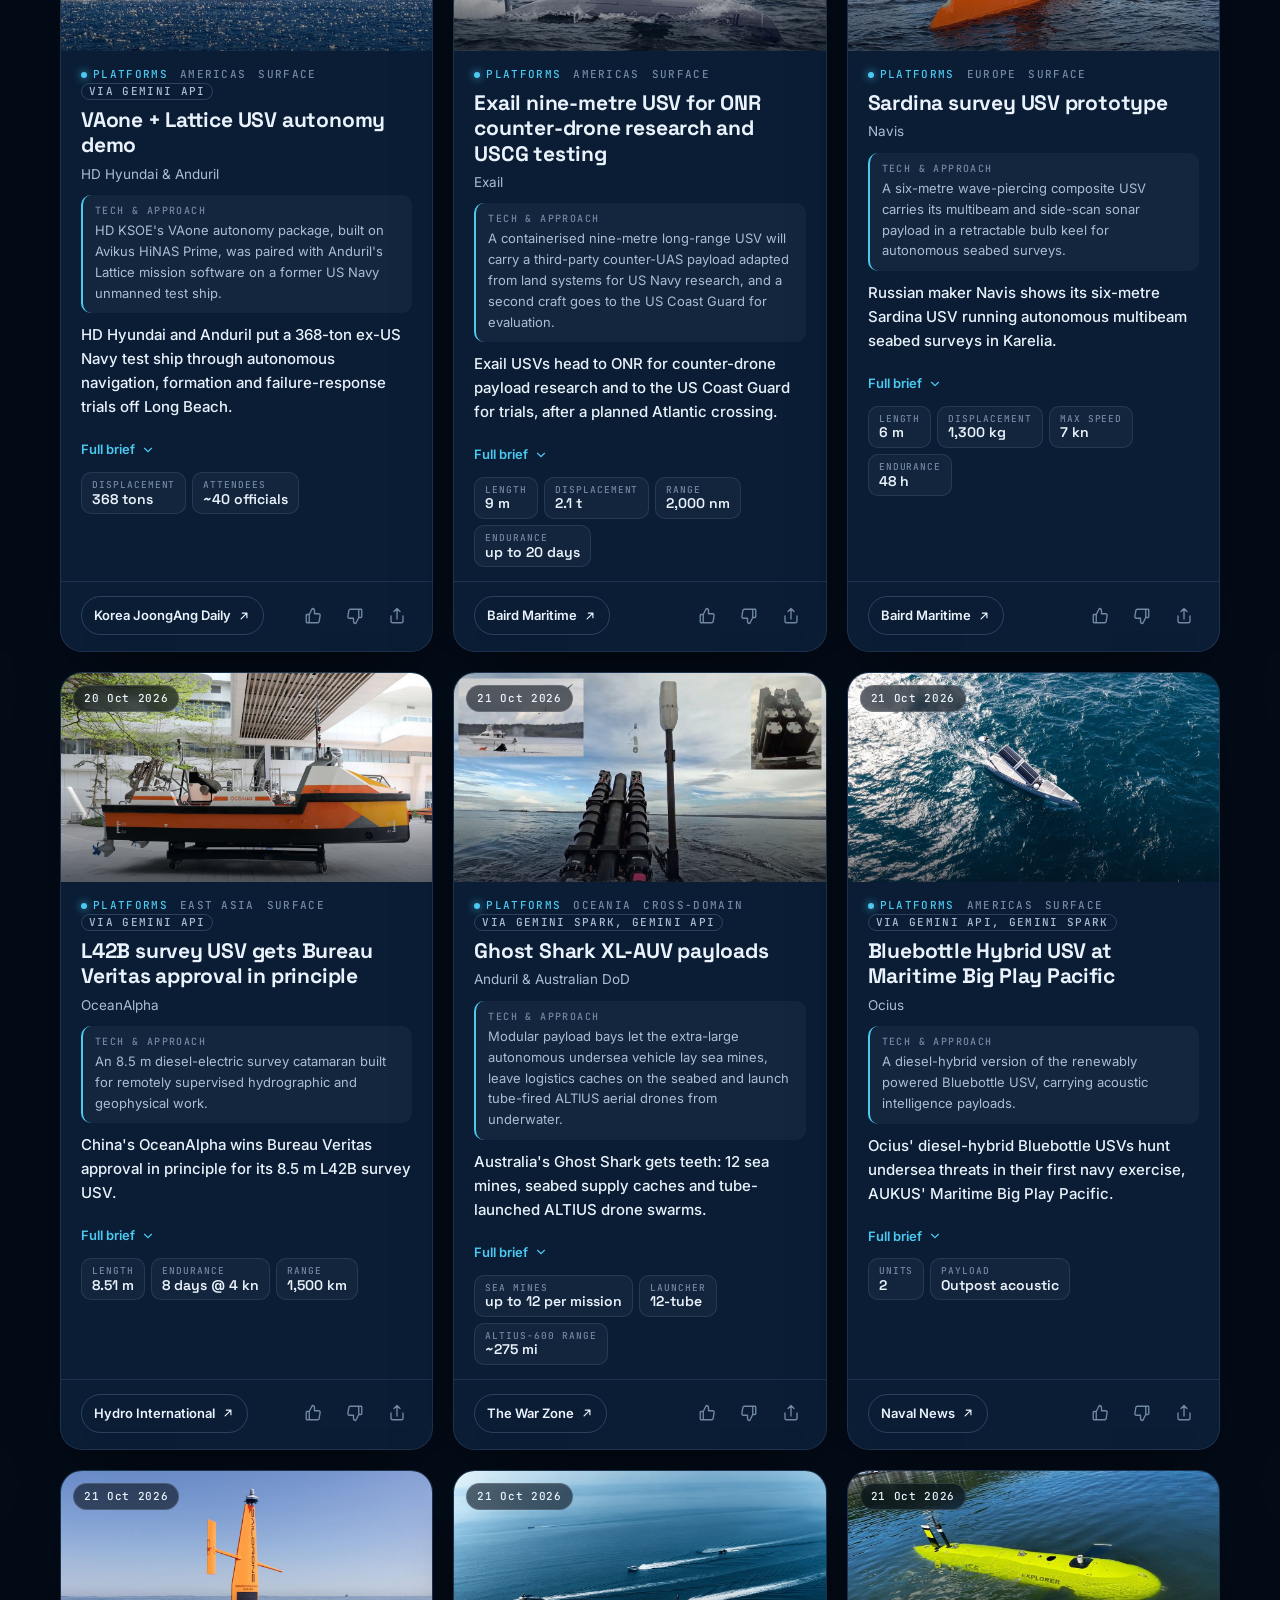
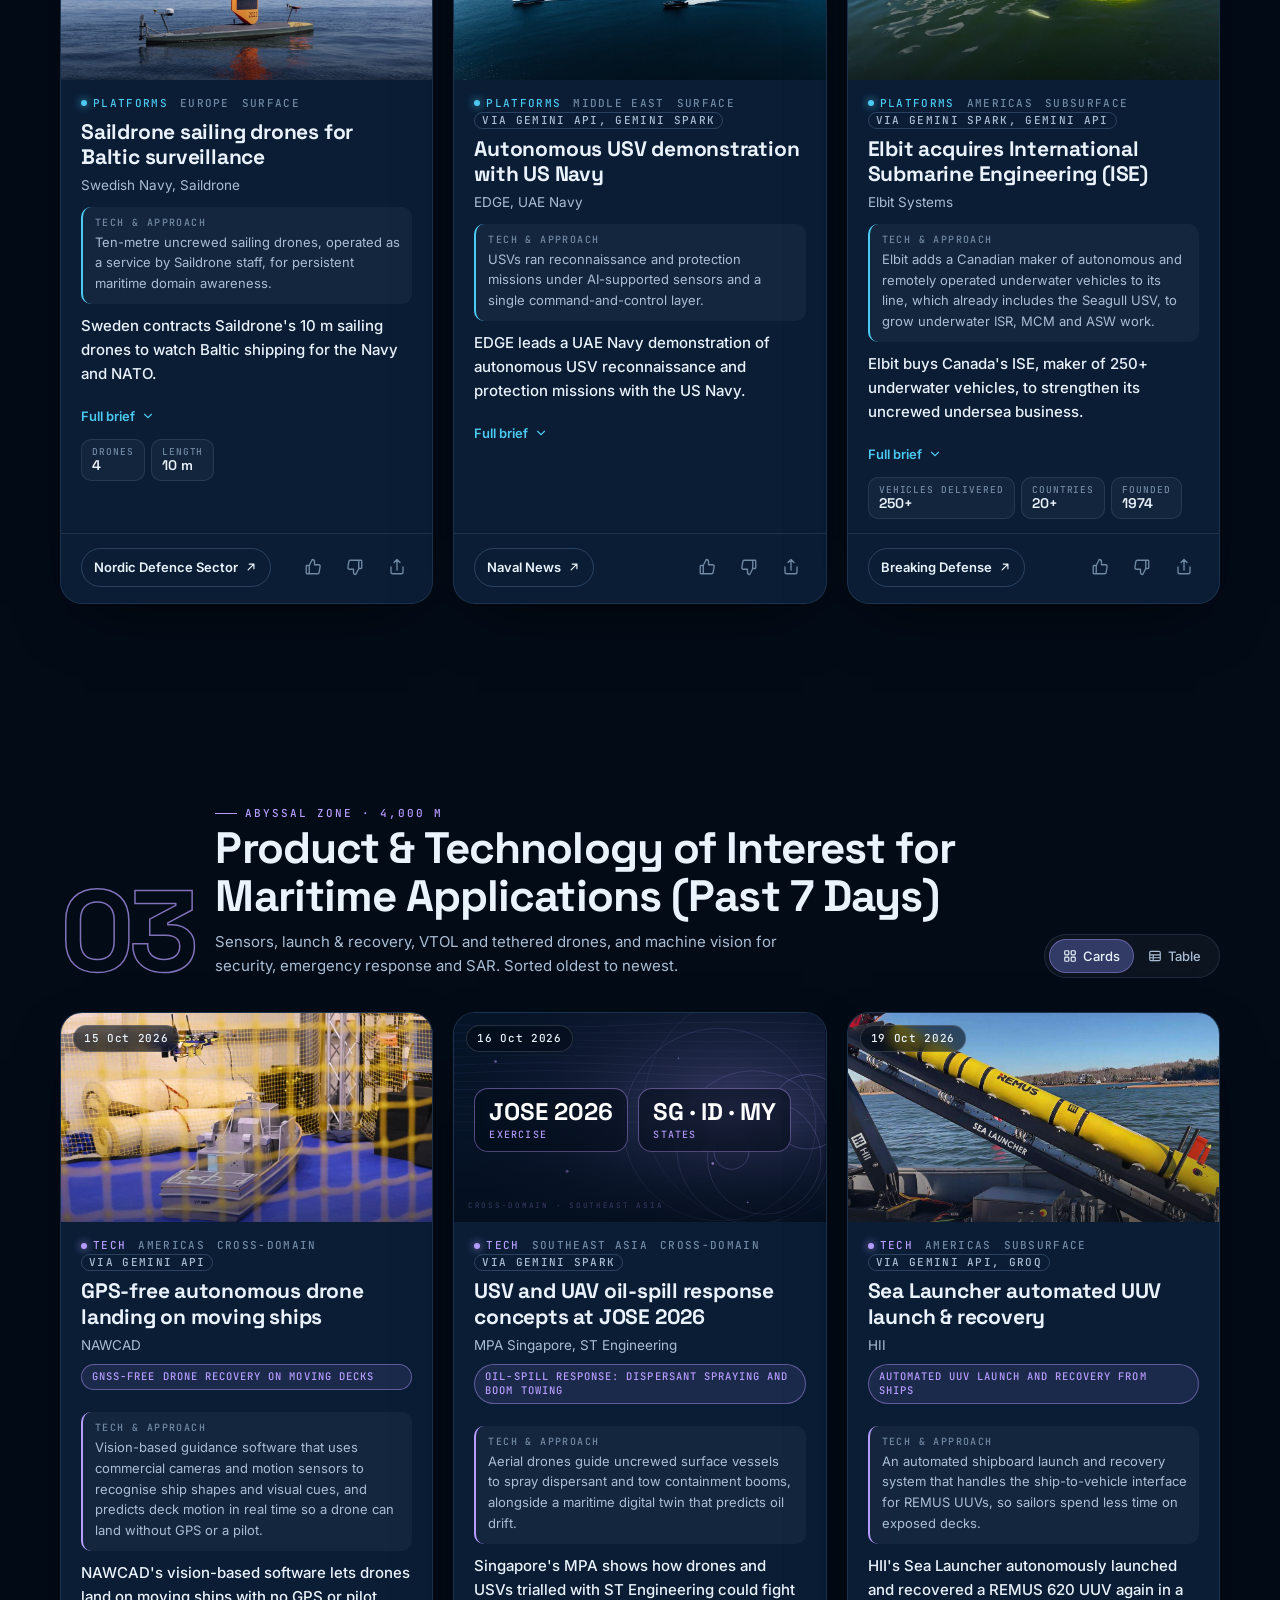
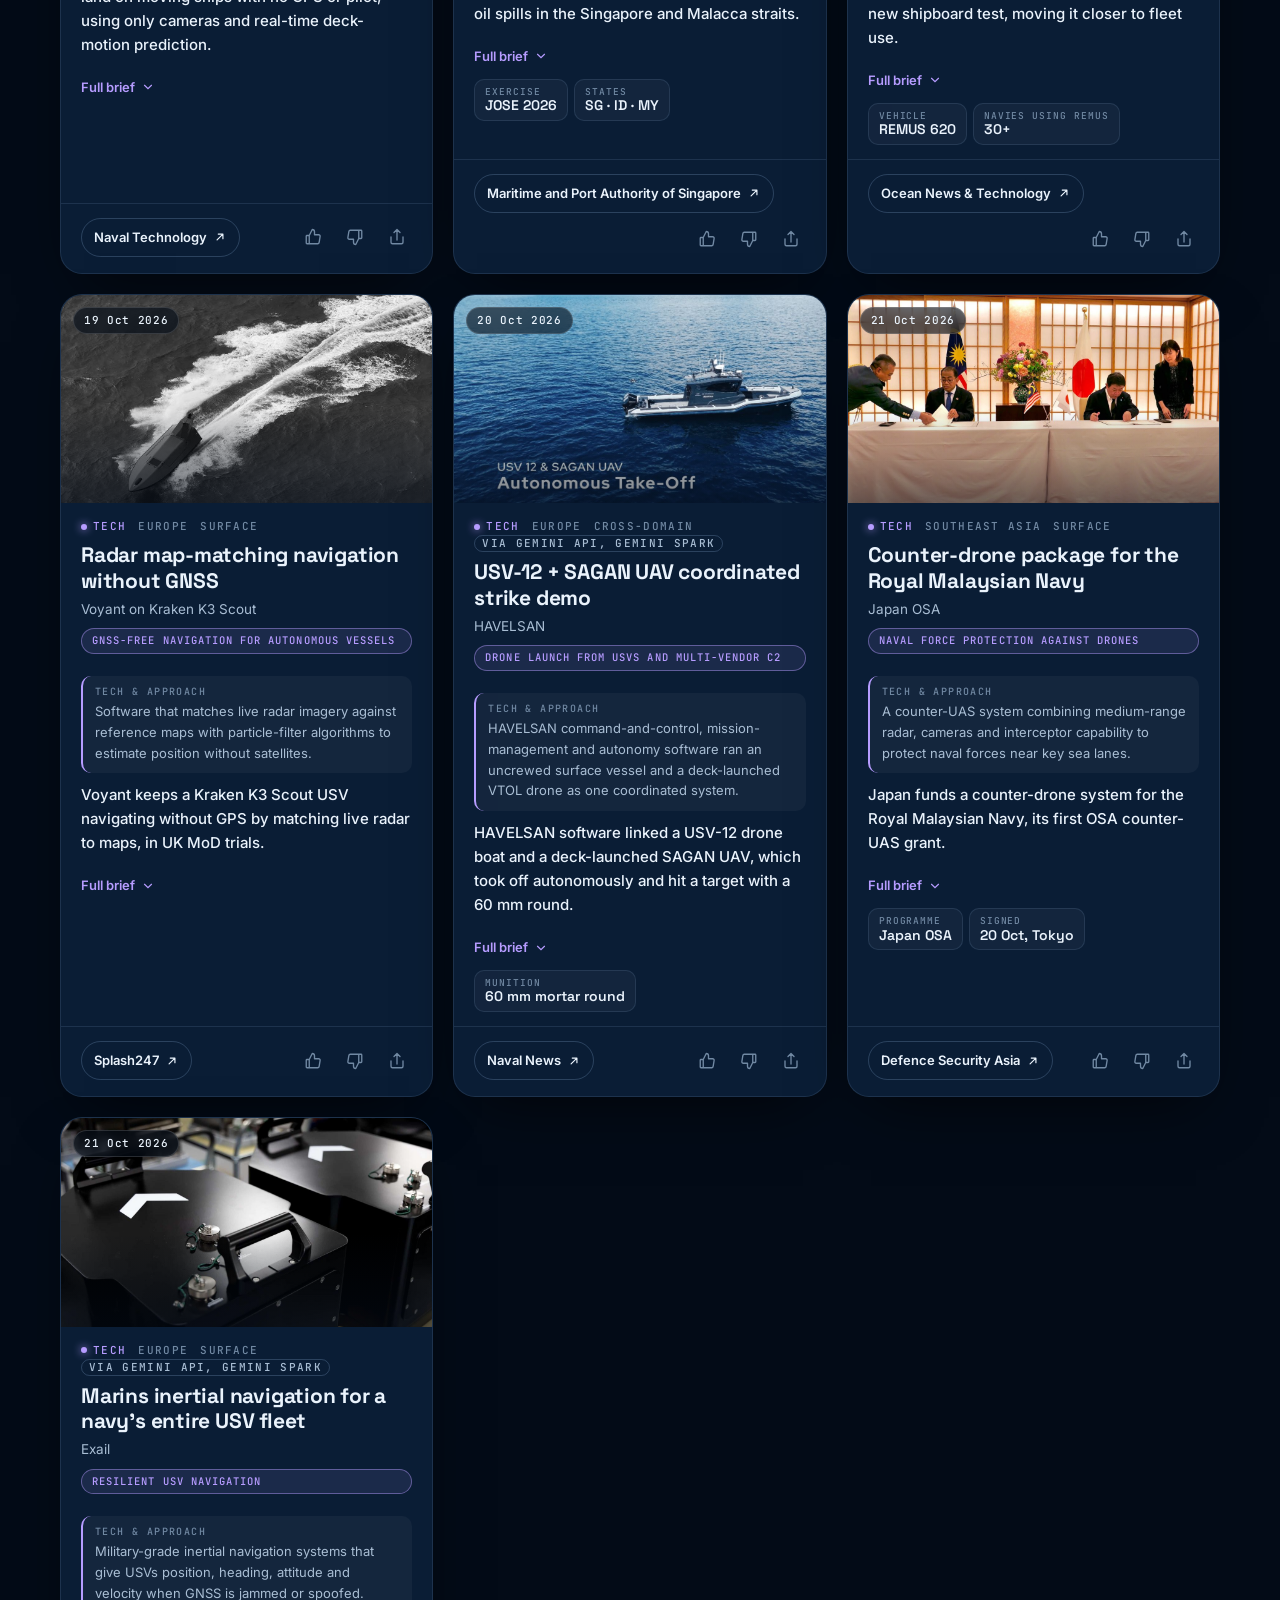
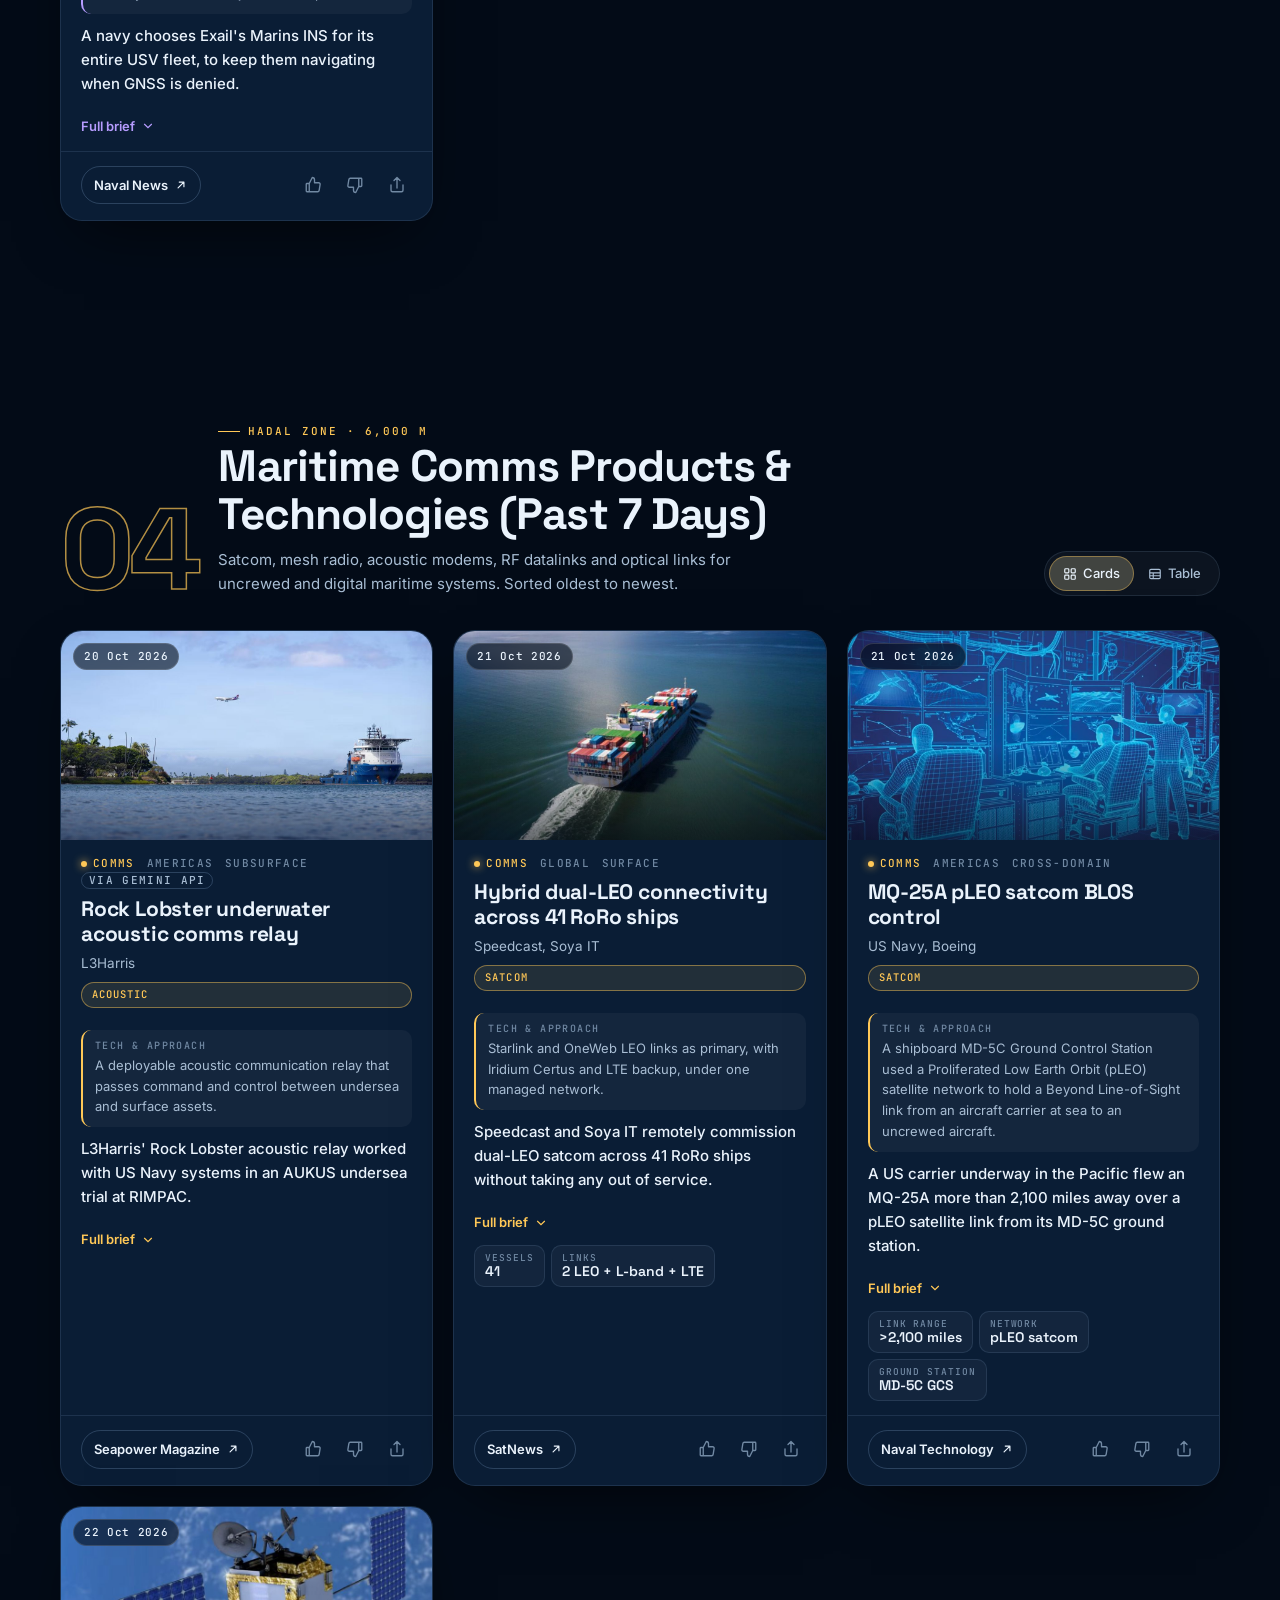
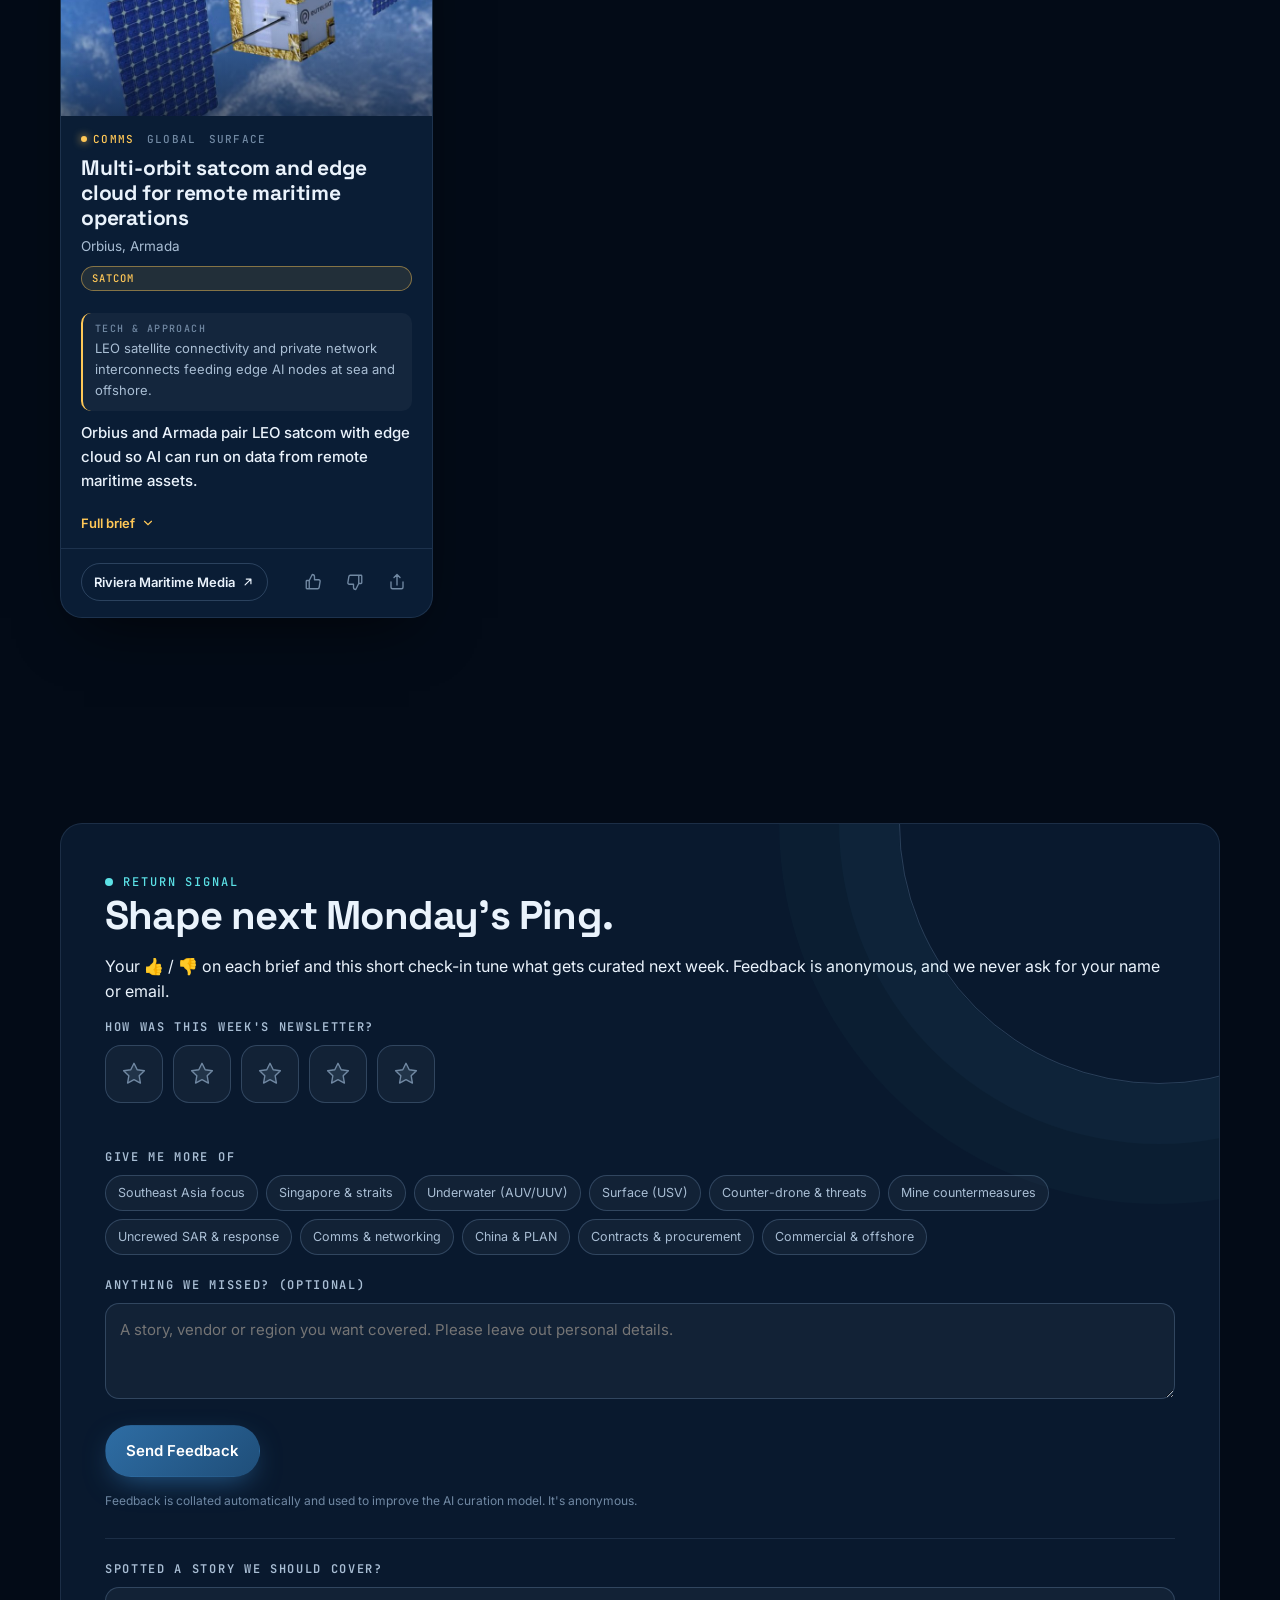
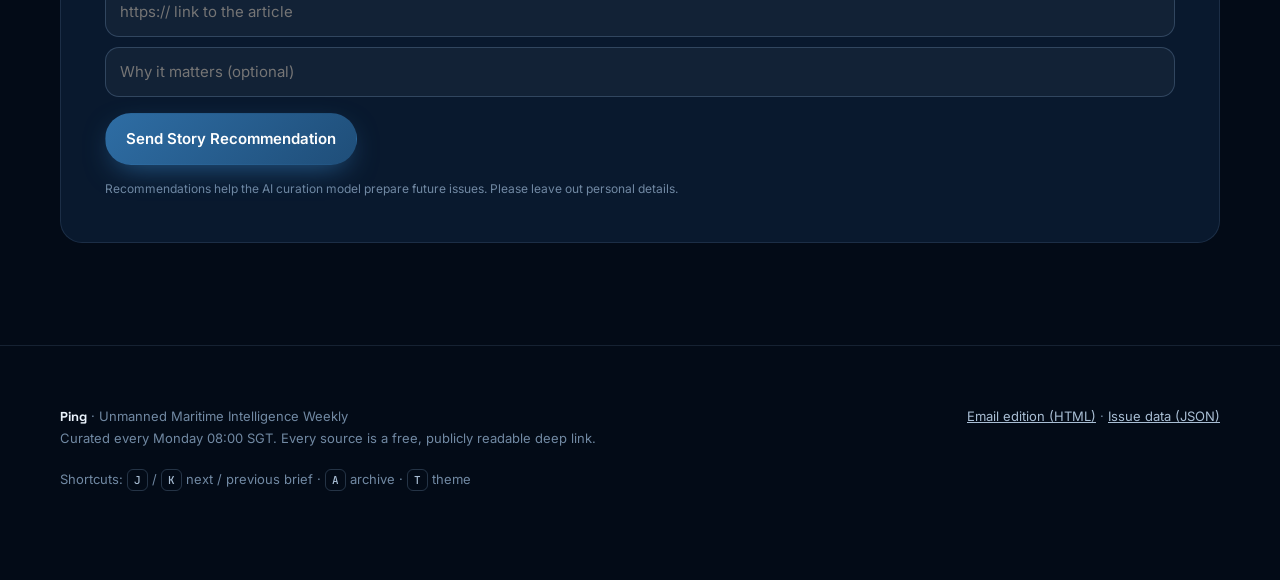
==== commit ab0360ce: "Smoother scrolling on phones, same look Measured on a 4x-throttled phone profile: worst scroll hitch" ====
--- a/index.html
+++ b/index.html
@@ -13,7 +13,7 @@
   <link rel="preconnect" href="https://fonts.googleapis.com">
   <link rel="preconnect" href="https://fonts.gstatic.com" crossorigin>
   <link href="https://fonts.googleapis.com/css2?family=Inter:wght@400;500;600;700&family=JetBrains+Mono:wght@400;500&family=Space+Grotesk:wght@500;600;700&display=swap" rel="stylesheet">
-  <link rel="stylesheet" href="assets/styles.css?v=f0b7a86fbe">
+  <link rel="stylesheet" href="assets/styles.css?v=5057148615">
   <script>
     // Apply the saved theme before first paint to avoid a flash.
     try { var t = localStorage.getItem("ping:theme"); if (t) document.documentElement.dataset.theme = JSON.parse(t); } catch (e) {}
@@ -21,6 +21,7 @@
 </head>
 <body>
   <a class="skip" href="#main">Skip to content</a>
+  <div class="ambient" id="ambient" aria-hidden="true"></div>
   <canvas id="snow" aria-hidden="true"></canvas>
   <div class="progress" aria-hidden="true"><i></i></div>
 
@@ -103,7 +104,7 @@
 
   <script src="assets/config.js?v=8130384e35"></script>
   <script src="assets/world-dots.js?v=f8adfb9ac0"></script>
-  <script src="assets/app.js?v=00a0f69543"></script>
-  <script src="assets/analytics.js?v=ab99383cc4"></script>
+  <script src="assets/app.js?v=38b25baacb"></script>
+  <script src="assets/analytics.js?v=610400b45e"></script>
 </body>
 </html>
--- a/assets/styles.css
+++ b/assets/styles.css
@@ -23,6 +23,8 @@
   --bg: #030B17;
   --bg-2: #061428;
   --surface: rgba(13, 34, 62, 0.62);
+  /* Cards and panels: a touch denser than --surface instead of a backdrop blur, which re-rendered every frame. */
+  --surface-card: rgba(13, 34, 62, 0.8);
   --surface-solid: #0B1F3A;
   --surface-2: rgba(255, 255, 255, 0.04);
   --line: rgba(160, 200, 240, 0.12);
@@ -49,7 +51,6 @@
   --ease-spring: cubic-bezier(.34, 1.56, .64, 1);
   --gutter: clamp(16px, 4vw, 40px);
   --maxw: 1240px;
-  --depth: 0;
   color-scheme: dark;
 }
 
@@ -65,6 +66,7 @@
   --bg: #F2F6FB;
   --bg-2: #E6EEF7;
   --surface: rgba(255, 255, 255, 0.78);
+  --surface-card: rgba(255, 255, 255, 0.9);
   --surface-solid: #FFFFFF;
   --surface-2: rgba(31, 78, 121, 0.05);
   --line: rgba(31, 78, 121, 0.14);
@@ -94,15 +96,14 @@
   -webkit-font-smoothing: antialiased;
   text-rendering: optimizeLegibility;
 }
-/* Surface light fades as the reader descends (--depth: 0 → 1). */
-body::before {
-  content: "";
+/* Surface light fades as the reader descends; app.js sets its opacity directly (compositor-only, no restyle). */
+.ambient {
   position: fixed; inset: 0;
   background: var(--surface-glow), linear-gradient(180deg, var(--bg-2), var(--bg) 60%);
-  opacity: calc(1 - var(--depth) * 0.85);
   pointer-events: none;
   z-index: -2;
   transition: opacity .3s linear;
+  will-change: opacity;
 }
 
 img { max-width: 100%; display: block; }
@@ -259,7 +260,7 @@
 
 /* ---------- Intel / infographics ---------- */
 .intel { display: grid; grid-template-columns: repeat(12, 1fr); gap: 18px; }
-.panel { grid-column: span 12; border-radius: var(--r-lg); border: 1px solid var(--line); background: var(--surface); backdrop-filter: blur(10px); padding: 22px; position: relative; overflow: hidden; }
+.panel { grid-column: span 12; border-radius: var(--r-lg); border: 1px solid var(--line); background: var(--surface-card); padding: 22px; position: relative; overflow: hidden; }
 .panel h3 { font: 600 13px/1 var(--f-mono); letter-spacing: .14em; text-transform: uppercase; color: var(--ink-2); margin: 0 0 16px; display: flex; align-items: center; justify-content: space-between; gap: 12px; flex-wrap: wrap; }
 .panel.map { grid-column: span 8; }
 .panel.watch { grid-column: span 4; display: flex; flex-direction: column; }
@@ -336,7 +337,7 @@
 .card {
   --mx: 50%; --my: 0%;
   position: relative; display: flex; flex-direction: column; border-radius: var(--r-lg);
-  background: var(--surface); border: 1px solid var(--line); overflow: hidden; backdrop-filter: blur(10px);
+  background: var(--surface-card); border: 1px solid var(--line); overflow: hidden;
   box-shadow: var(--shadow); transition: transform .5s var(--ease), border-color .4s, box-shadow .4s;
   scroll-margin-top: 90px;
 }
